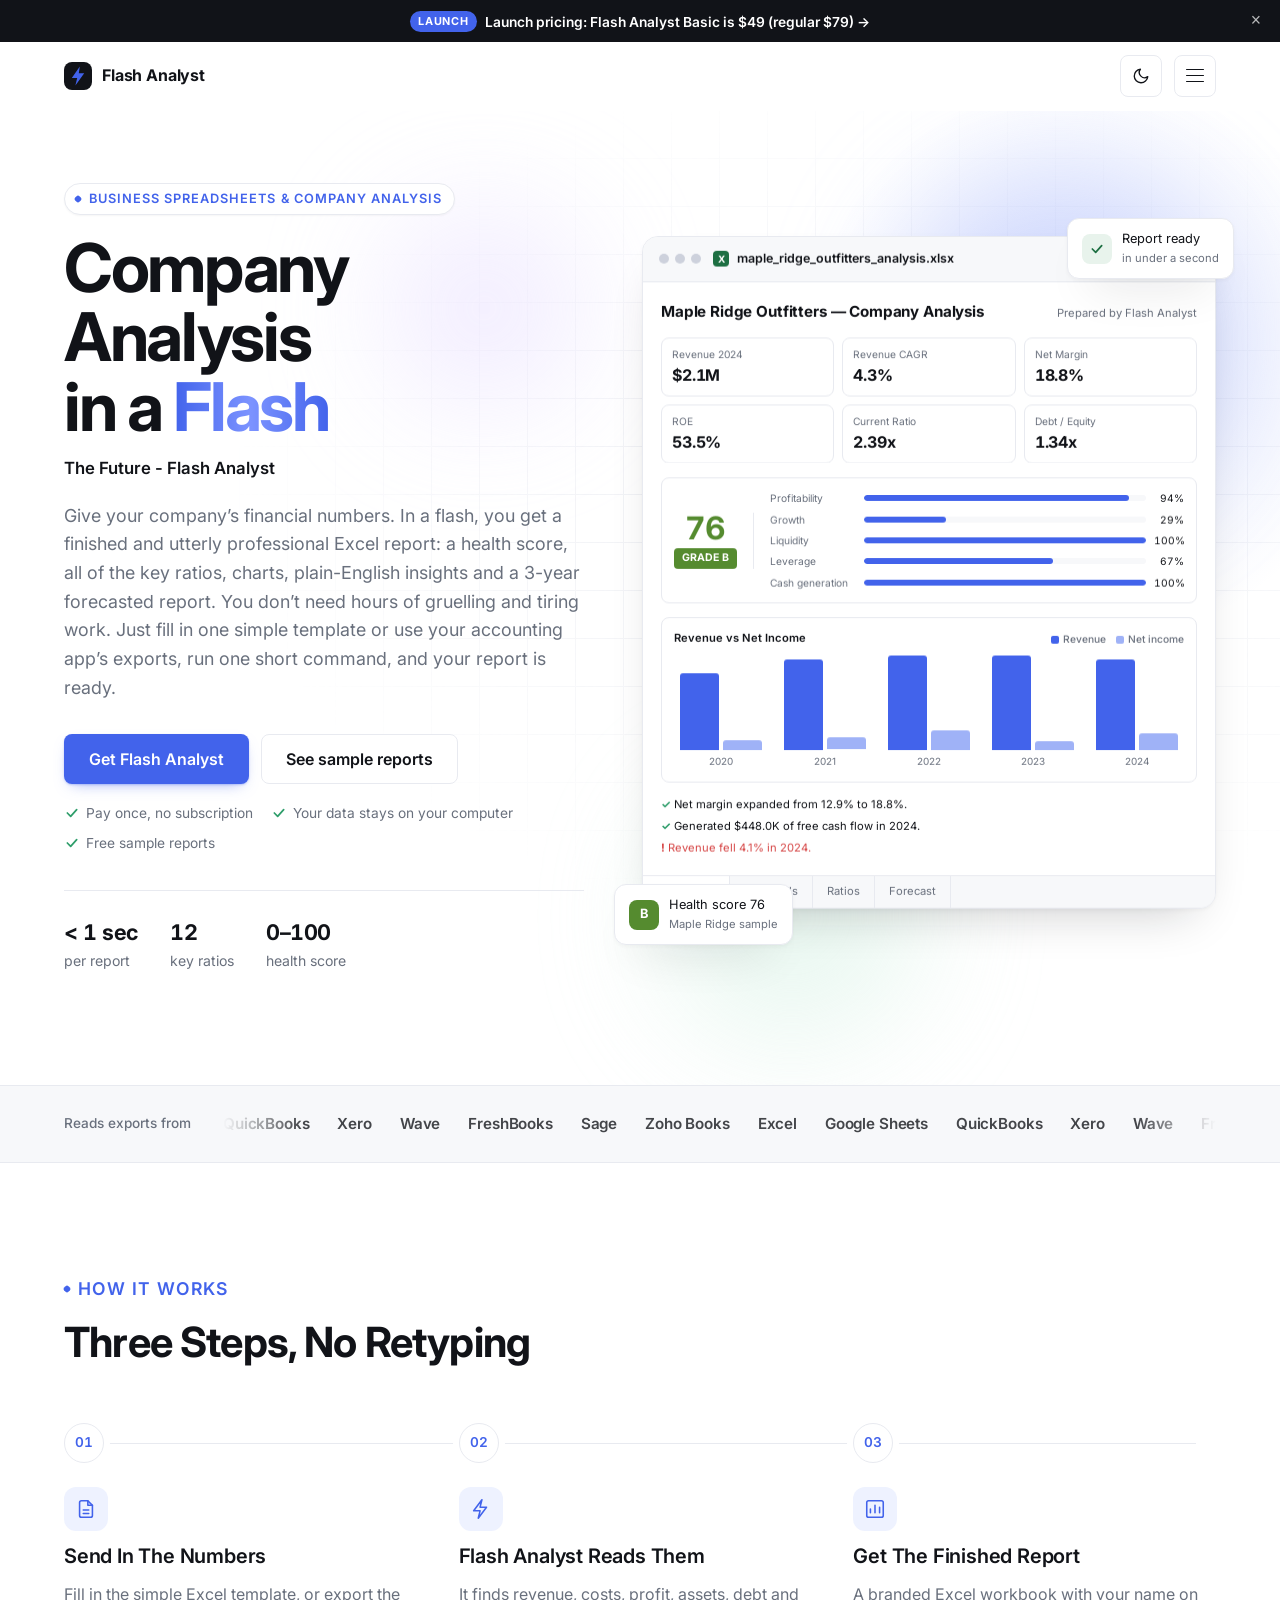
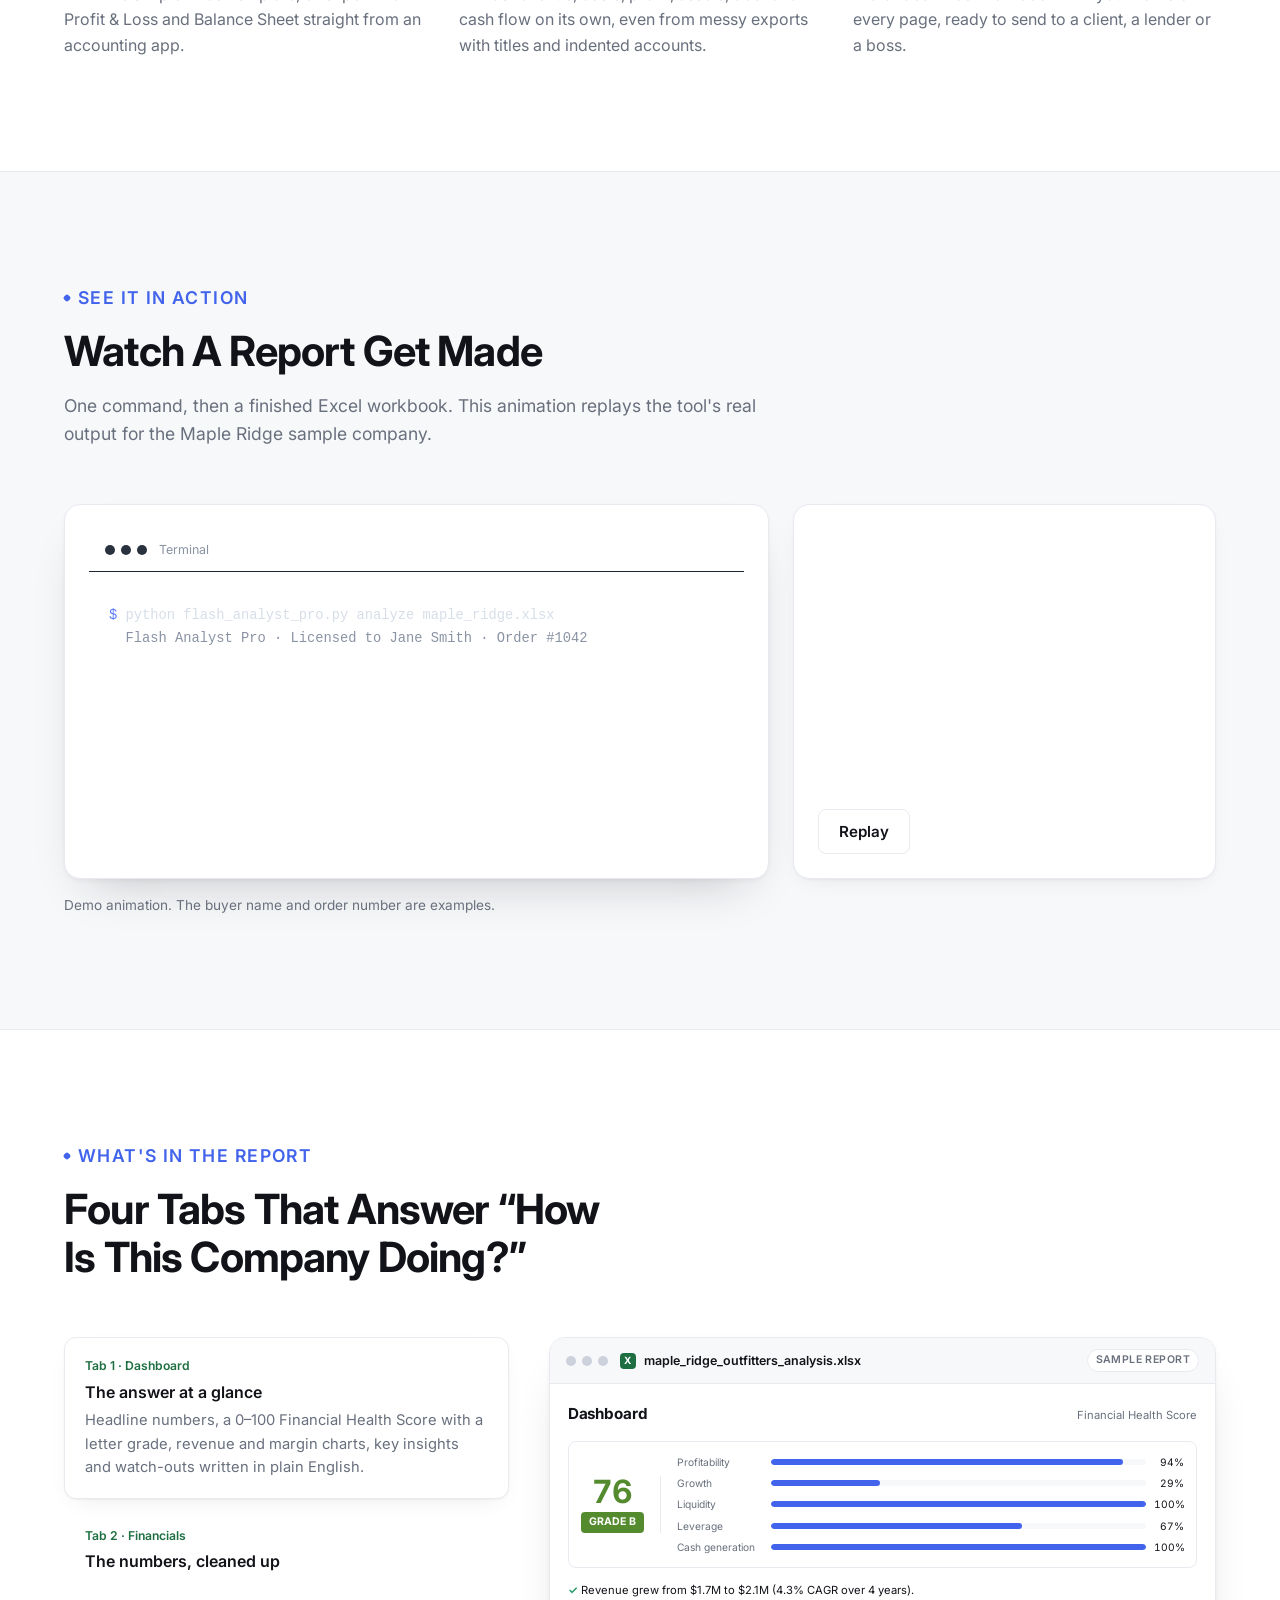
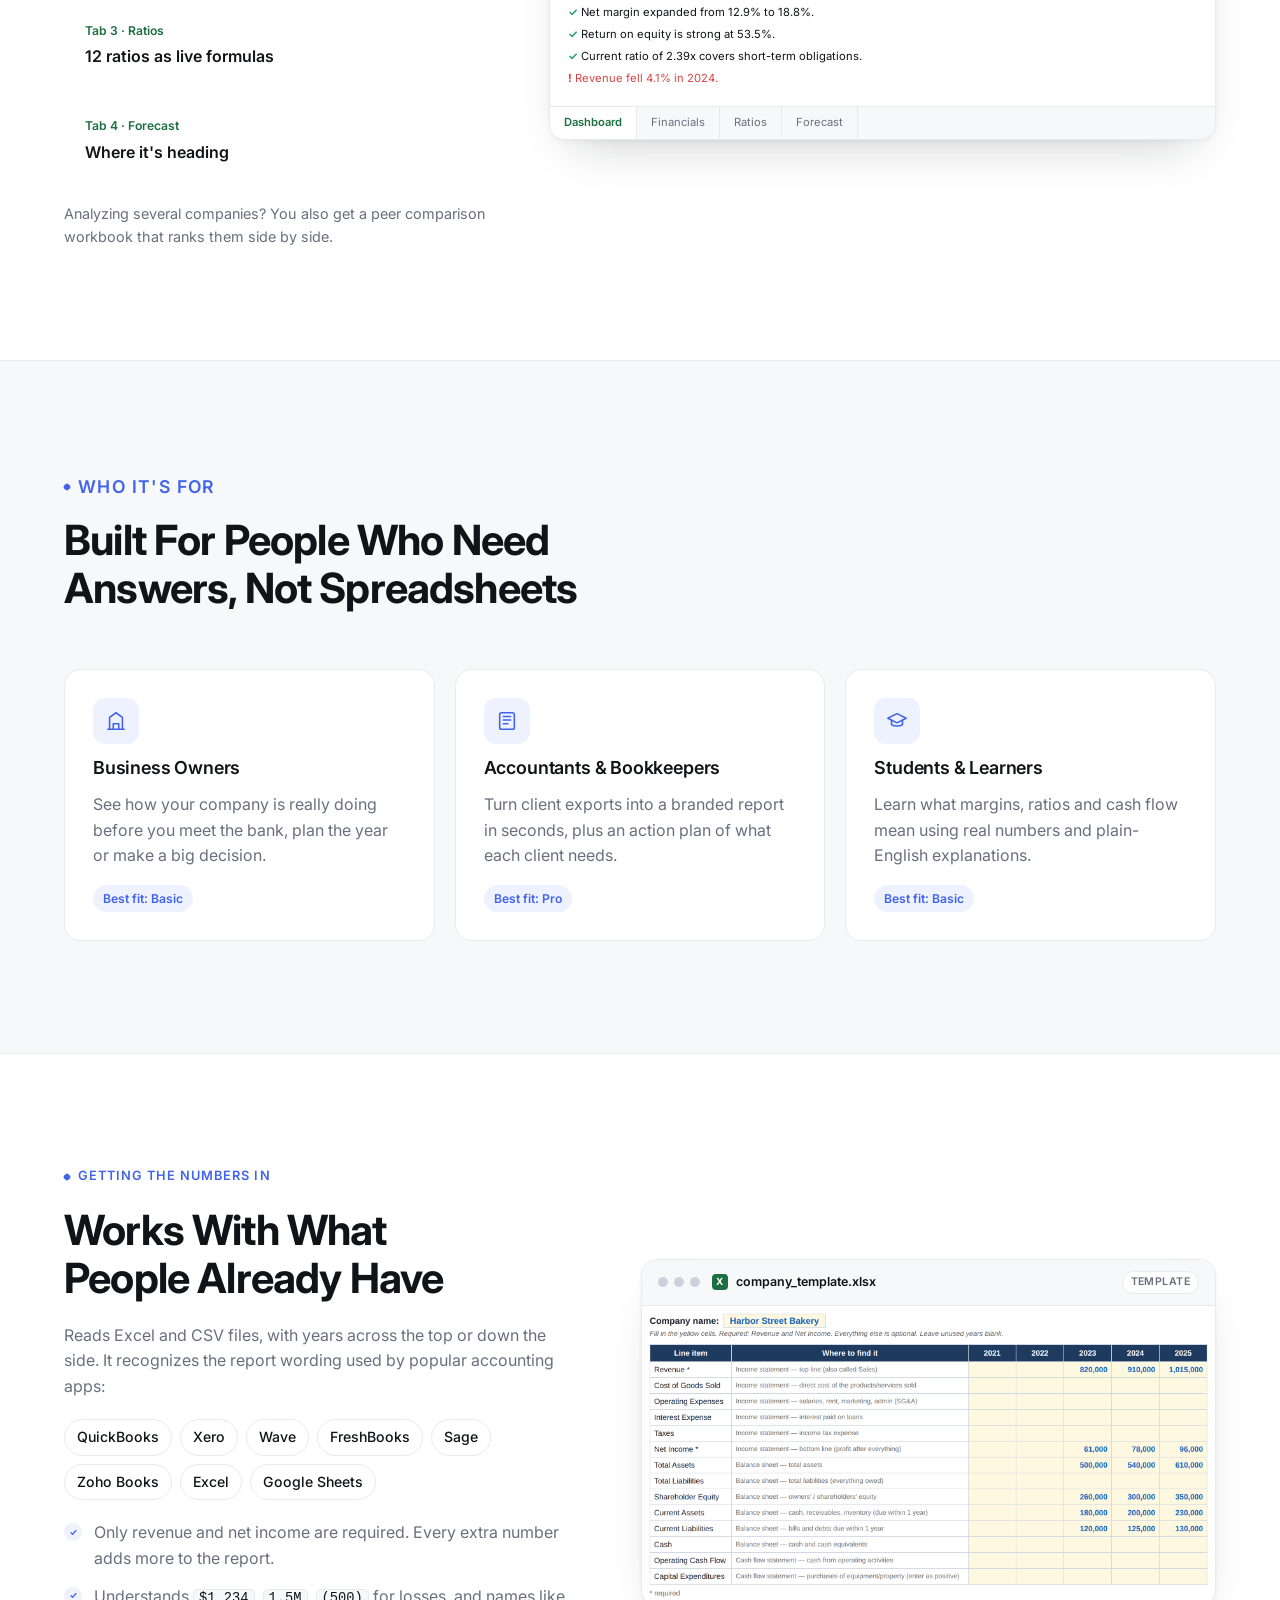
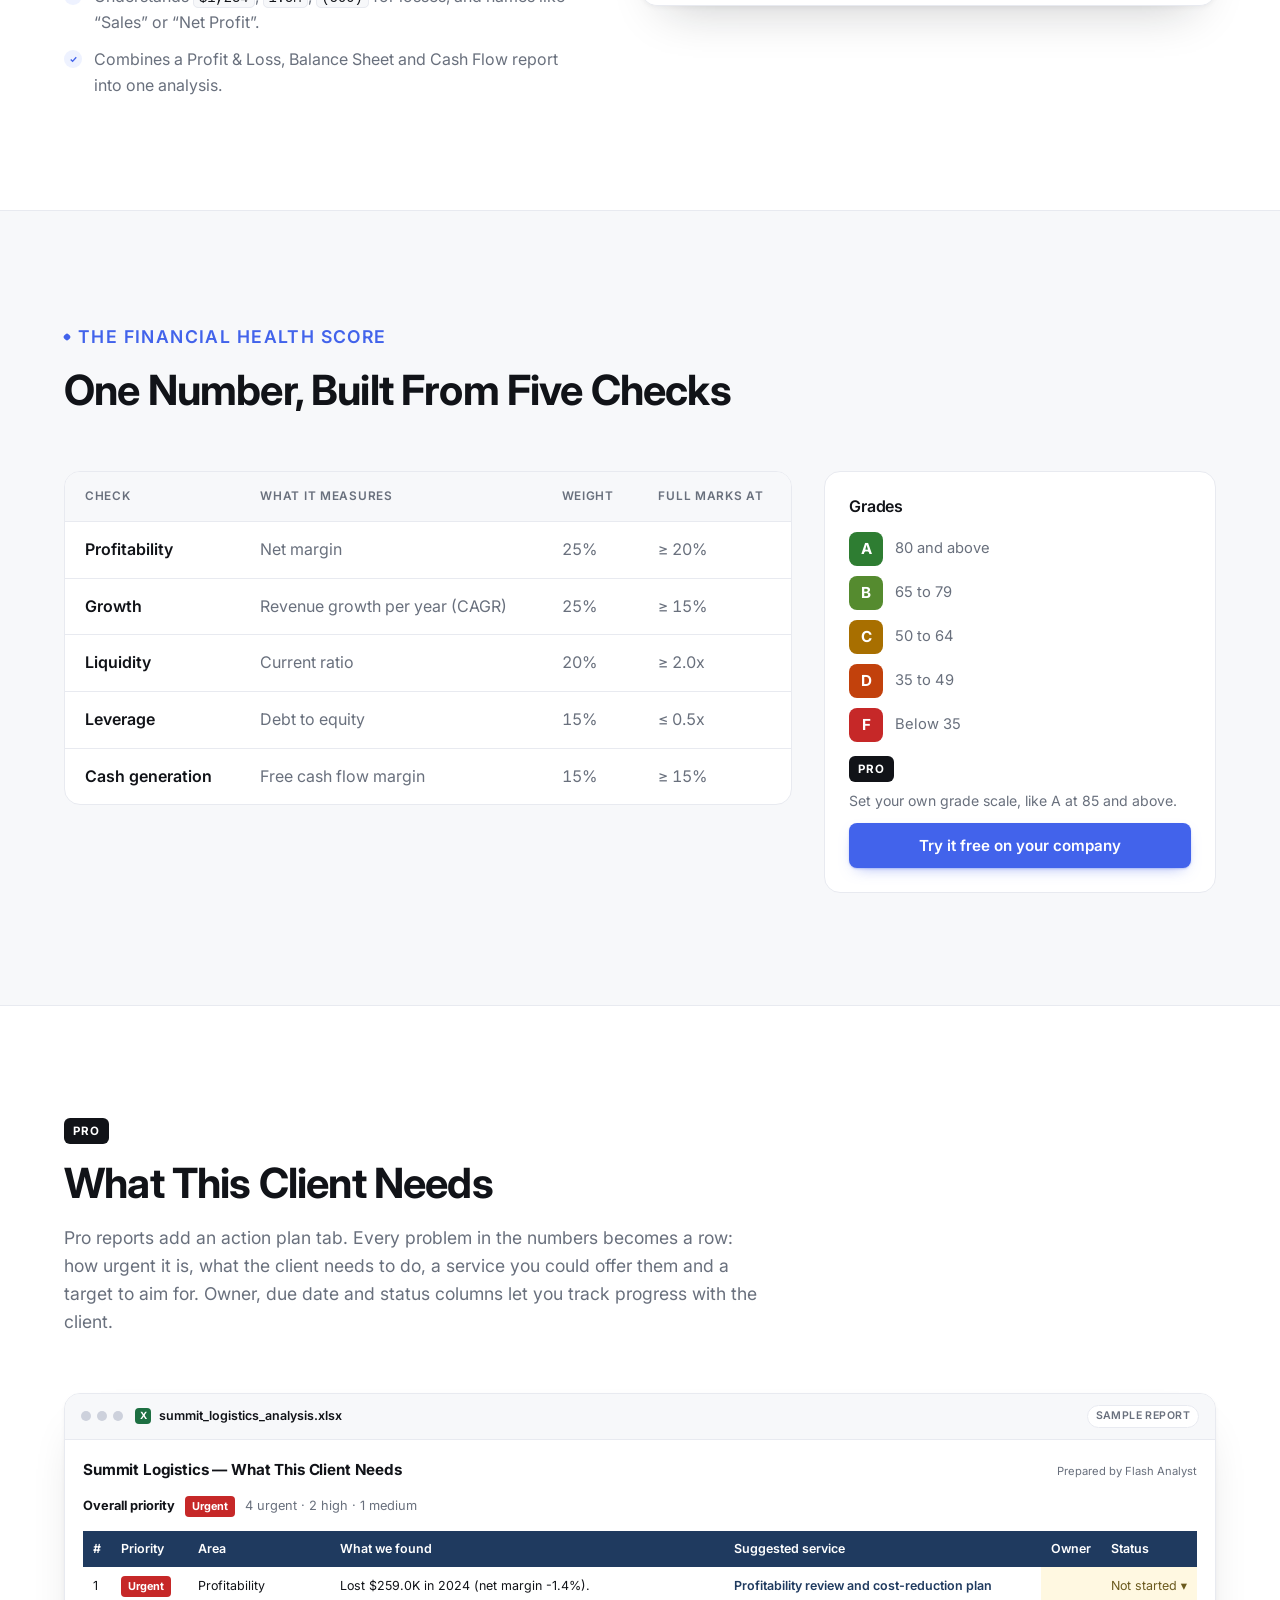
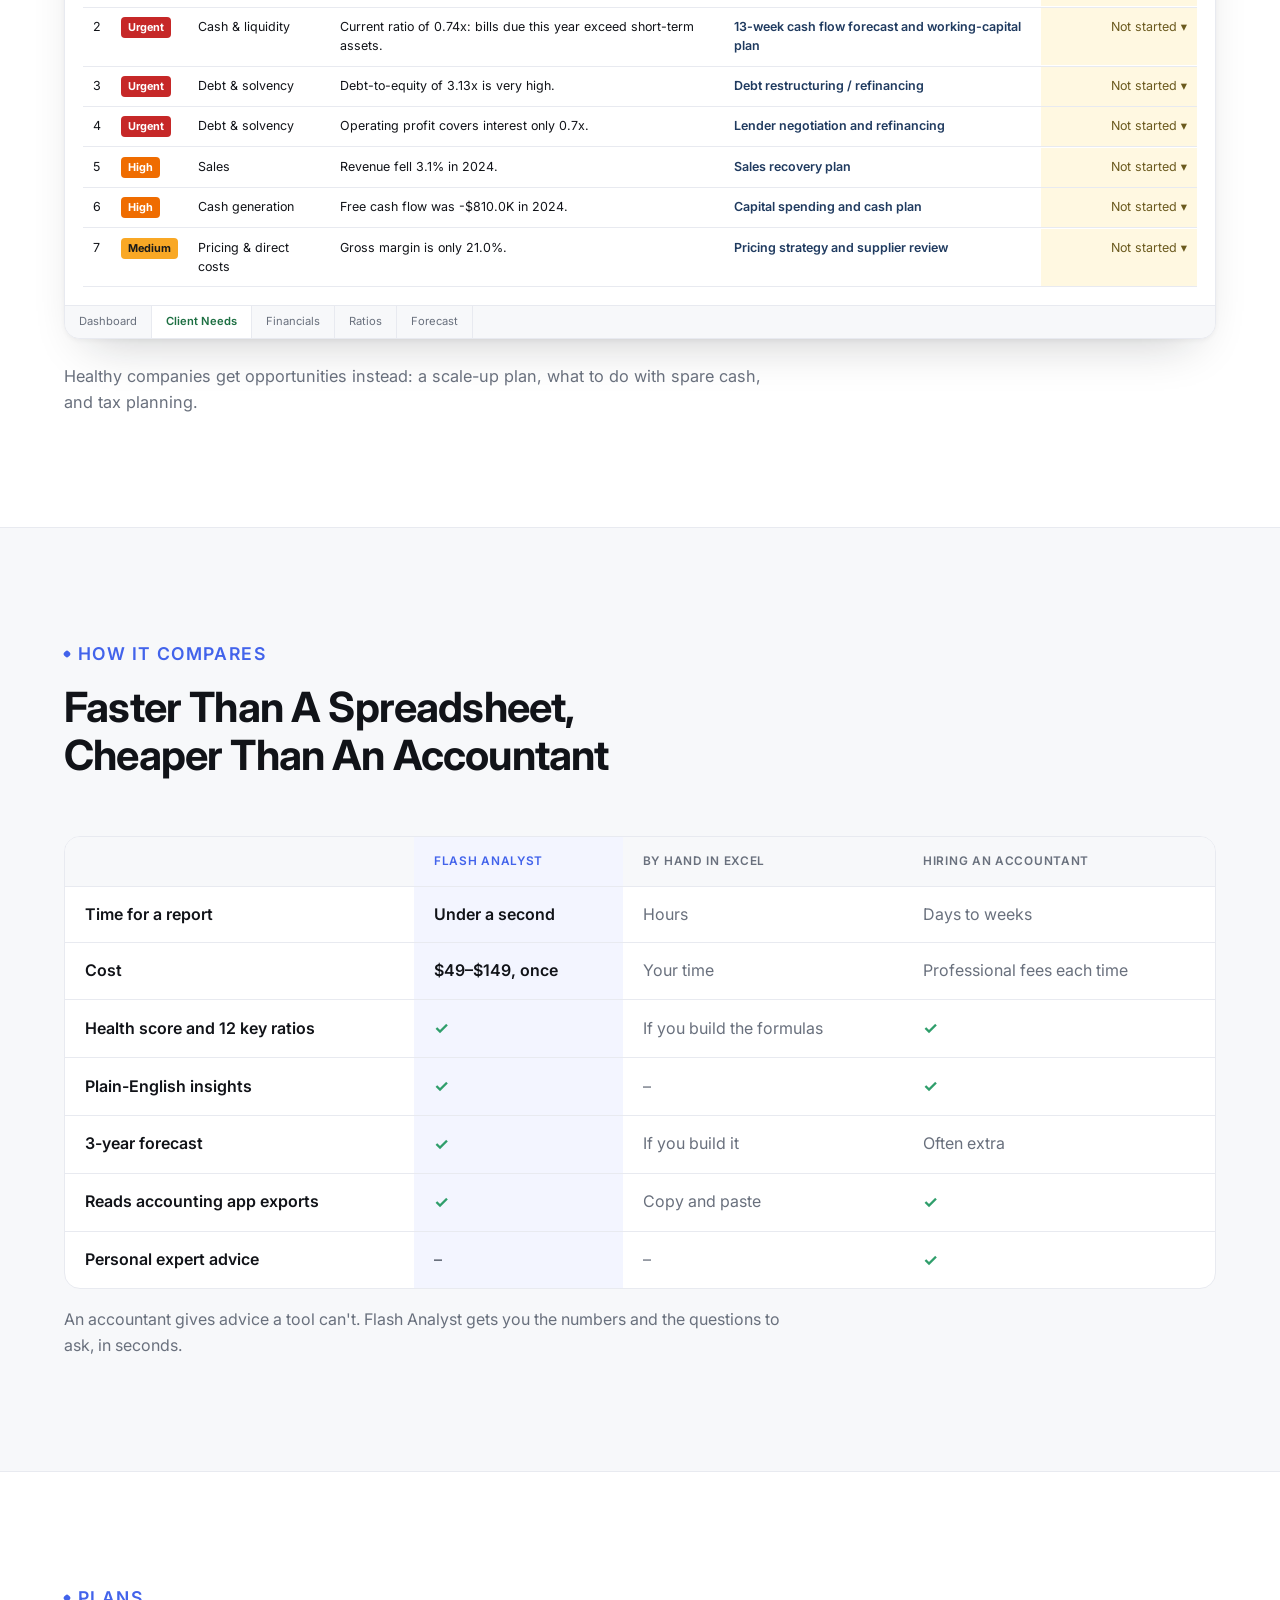
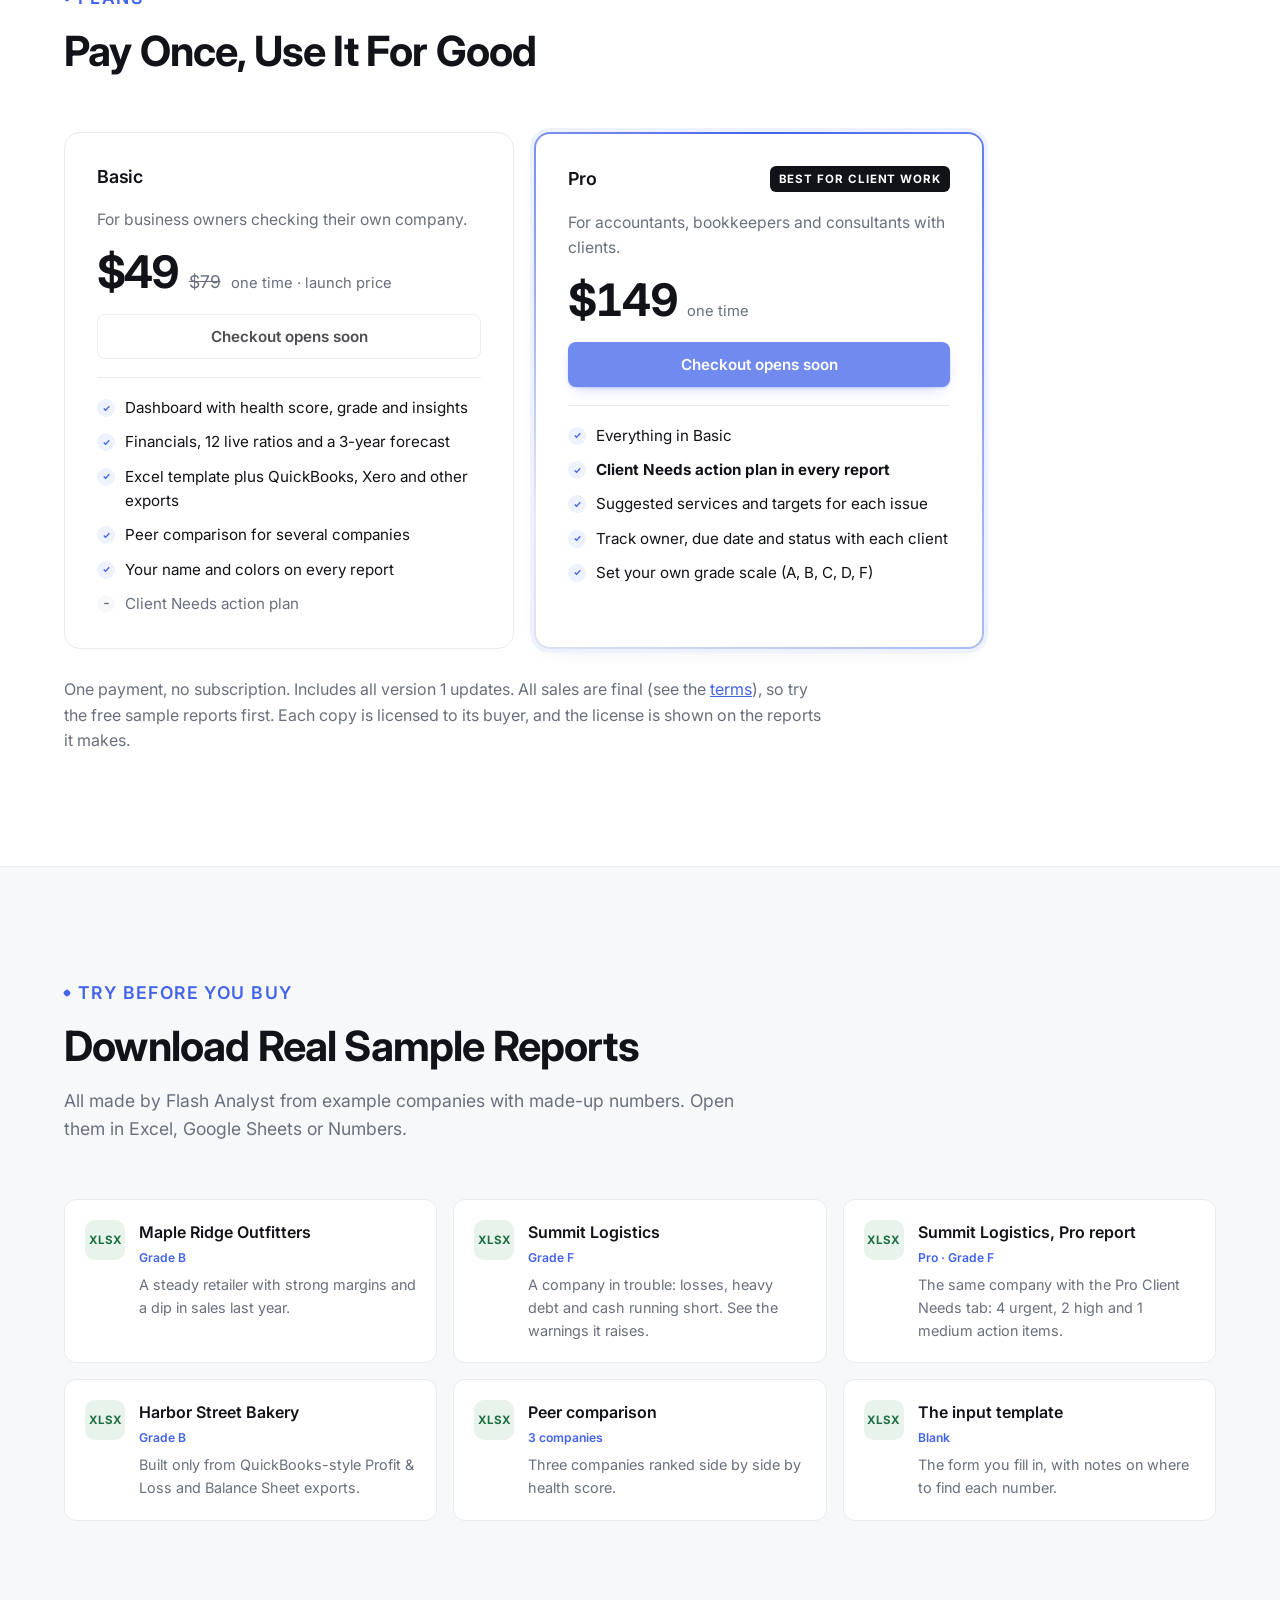
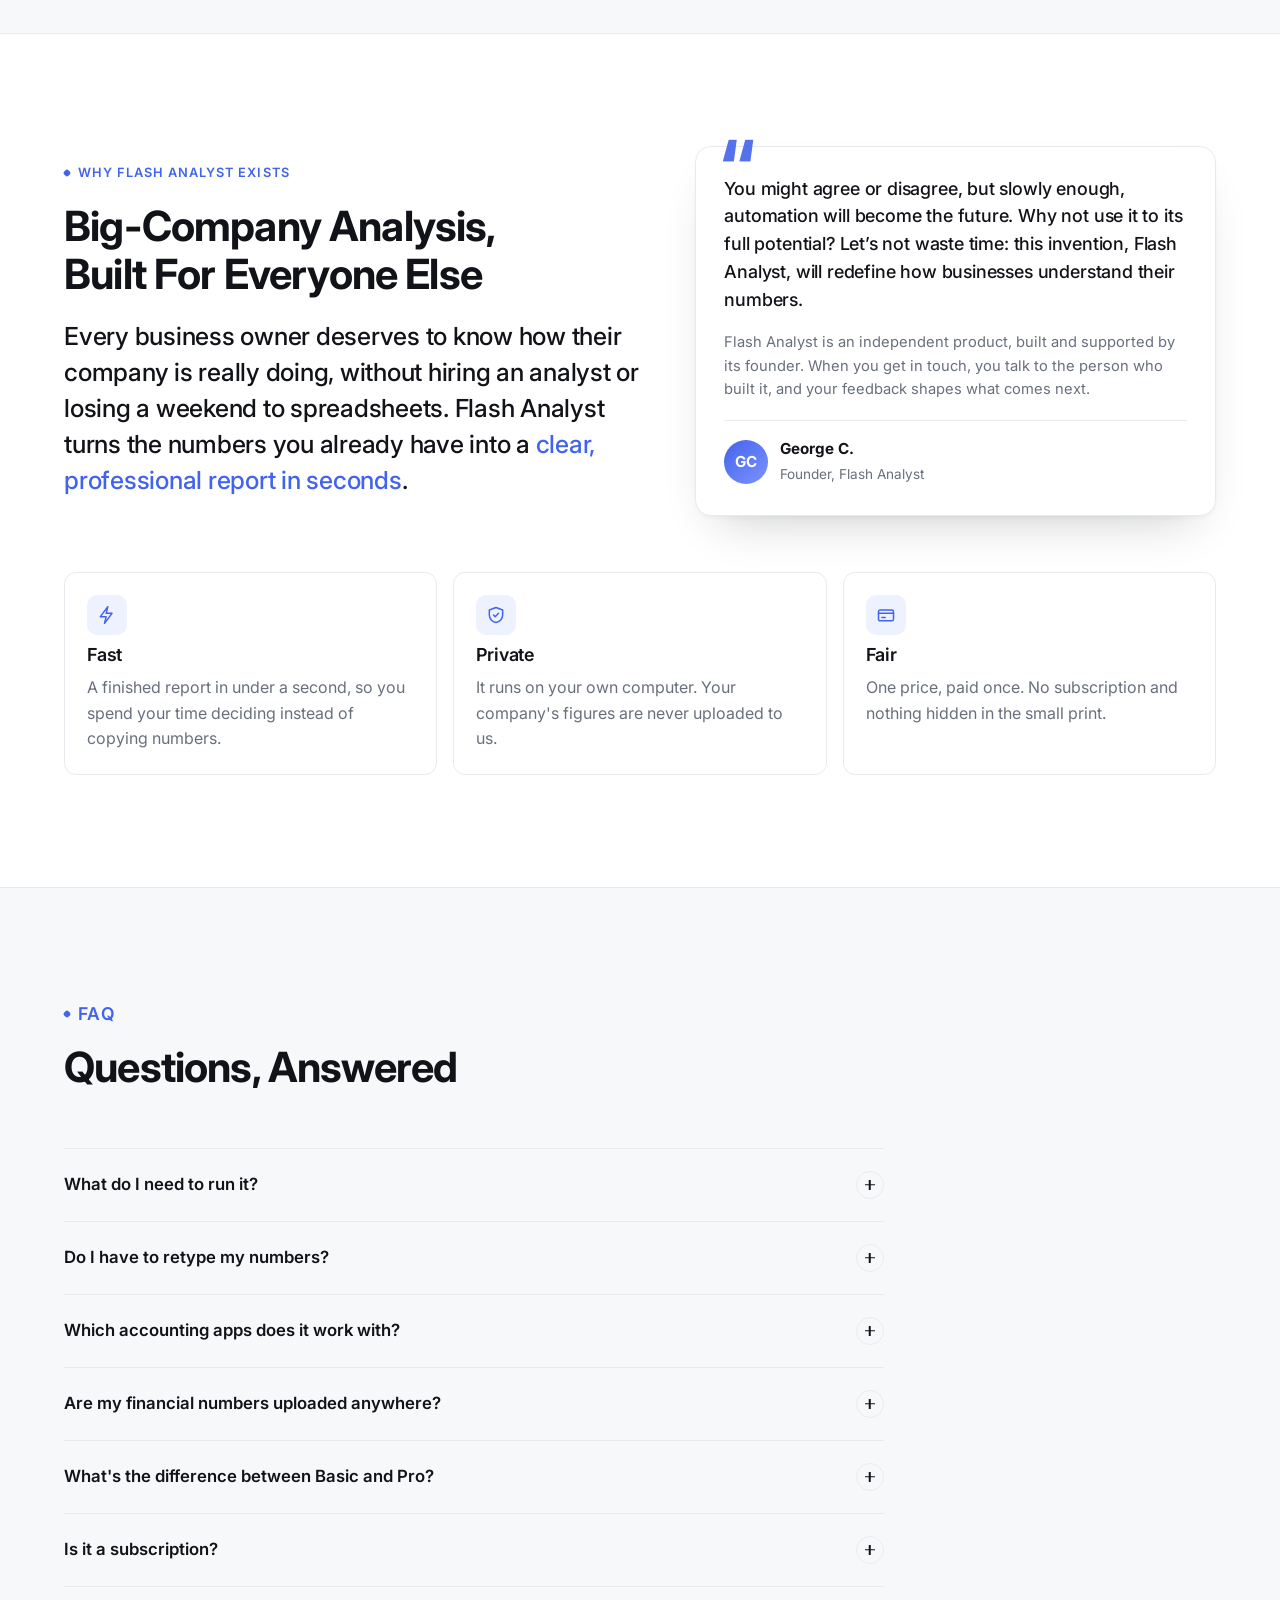
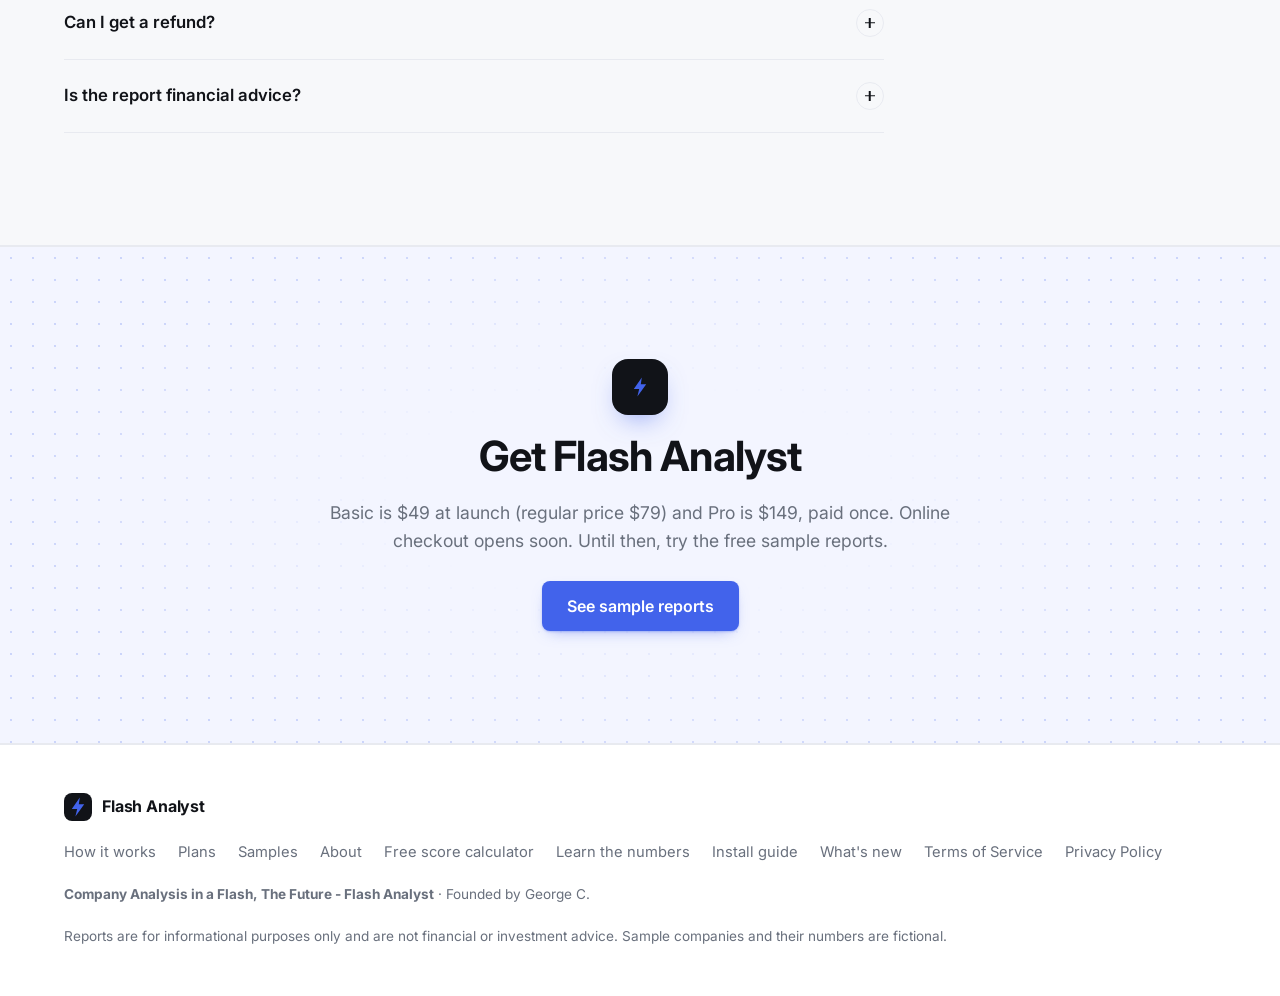
==== index.html @ 16cab2e8 "Add Learn The Numbers page Plain-English explanations of the 23 numbers behind the report, each with" ====
<!doctype html>
<html lang="en">
<head>
<meta charset="utf-8">
<meta name="viewport" content="width=device-width, initial-scale=1, viewport-fit=cover">
<title>Company Analysis in a Flash, The Future - Flash Analyst</title>
<meta name="description" content="Give your company’s financial numbers. In a flash, you get a finished and utterly professional Excel report: a health score, all of the key ratios, charts, plain-English insights and a 3-year forecasted report.">
<meta property="og:type" content="website">
<meta property="og:site_name" content="Flash Analyst">
<meta property="og:title" content="Company Analysis in a Flash, The Future - Flash Analyst">
<meta property="og:description" content="A finished, professional Excel report from your company's numbers in under a second: health score, key ratios, charts, plain-English insights and a 3-year forecast.">
<meta property="og:url" content="https://georgesfc421-ops.github.io/company-analysis-in-a-flash/">
<meta property="og:image" content="https://georgesfc421-ops.github.io/company-analysis-in-a-flash/images/og.png">
<meta property="og:image:width" content="1200">
<meta property="og:image:height" content="630">
<meta name="twitter:card" content="summary_large_image">
<link rel="icon" href="data:image/svg+xml,%3Csvg xmlns=%27http://www.w3.org/2000/svg%27 viewBox=%270 0 32 32%27%3E%3Crect width=%2732%27 height=%2732%27 rx=%278%27 fill=%27%23111318%27/%3E%3Cpath d=%27M18 5 9 18h6l-2 9 10-14h-6z%27 fill=%27%234263EB%27/%3E%3C/svg%3E">
<link rel="preconnect" href="https://fonts.googleapis.com">
<link rel="preconnect" href="https://fonts.gstatic.com" crossorigin>
<link rel="stylesheet" href="https://fonts.googleapis.com/css2?family=Inter:wght@400;500;600;700&display=swap">
<link rel="stylesheet" href="assets/site.css">
<script>try { var t = localStorage.getItem("fa-theme"); if (t) document.documentElement.dataset.theme = t; } catch (e) {}</script>
</head>
<body>

<div class="progress" id="progress" aria-hidden="true"></div>
<div class="announce" id="announce"><a href="#plans"><span class="new">LAUNCH</span>Launch pricing: Flash Analyst Basic is $49 (regular $79) →</a><button type="button" id="announce-close" aria-label="Hide announcement">×</button></div>
<header class="nav" id="top">
  <div class="wrap">
    <a class="brand" href="#top" aria-label="Flash Analyst home">
      <svg class="logo" viewBox="0 0 28 28" aria-hidden="true"><rect width="28" height="28" rx="8" fill="#111318"/><path d="M15.8 4.5 7.8 16h5.4l-1.8 7.5 8.8-12.2h-5.4z" fill="#4263EB"/></svg>
      Flash Analyst
    </a>
    <nav aria-label="Main">
      <ul class="nav-links">
        <li><a href="#how">How It Works</a></li>
        <li><a href="#report">The Report</a></li>
        <li><a href="#pro">Pro</a></li>
        <li><a href="#plans">Plans</a></li>
        <li><a href="#samples">Samples</a></li>
        <li><a href="#about">About</a></li>
        <li><a href="#faq">FAQ</a></li>
        <li><a href="calculator.html">Free Score</a></li>
        <li><a href="learn.html">Learn</a></li>
        <li><a href="install.html">Install</a></li>
        <li><a href="changelog.html">What's New</a></li>
      </ul>
    </nav>
    <div class="nav-cta">
      <button class="theme-btn" id="theme-btn" type="button" aria-label="Switch between light and dark mode"><svg class="moon" width="18" height="18" viewBox="0 0 24 24" fill="none" stroke="currentColor" stroke-width="1.8" stroke-linecap="round" stroke-linejoin="round"><path d="M21 12.8A9 9 0 1 1 11.2 3a7 7 0 0 0 9.8 9.8z"/></svg><svg class="sun" width="18" height="18" viewBox="0 0 24 24" fill="none" stroke="currentColor" stroke-width="1.8" stroke-linecap="round"><circle cx="12" cy="12" r="4"/><path d="M12 2v2M12 20v2M4.9 4.9l1.4 1.4M17.7 17.7l1.4 1.4M2 12h2M20 12h2M4.9 19.1l1.4-1.4M17.7 6.3l1.4-1.4"/></svg></button>
      <a class="btn btn-primary" href="#plans">Get Flash Analyst</a>
      <button class="menu-btn" id="menu-btn" type="button" aria-expanded="false" aria-controls="mobile-menu" aria-label="Open menu"><span></span></button>
    </div>
  </div>
  <nav class="mobile-menu" id="mobile-menu" aria-label="Mobile" hidden>
    <ul>
      <li><a href="#how">How It Works</a></li>
      <li><a href="#report">The Report</a></li>
      <li><a href="#pro">Pro</a></li>
      <li><a href="#plans">Plans</a></li>
      <li><a href="#samples">Samples</a></li>
      <li><a href="#about">About</a></li>
      <li><a href="#faq">FAQ</a></li>
      <li><a href="calculator.html">Free Score</a></li>
      <li><a href="learn.html">Learn</a></li>
      <li><a href="install.html">Install</a></li>
      <li><a href="changelog.html">What's New</a></li>
      <li><a class="btn btn-primary" href="#plans">Get Flash Analyst</a></li>
    </ul>
  </nav>
</header>

<main>

<section class="hero">
  <span class="blob b1" aria-hidden="true"></span><span class="blob b2" aria-hidden="true"></span><span class="blob b3" aria-hidden="true"></span>
  <div class="wrap">
    <div class="hero-copy">
      <p class="eyebrow">Business spreadsheets &amp; company analysis</p>
      <h1>Company Analysis in a <em>Flash</em></h1>
      <p class="tag">The Future - Flash Analyst</p>
      <p class="lead">Give your company’s financial numbers. In a flash, you get a finished and utterly professional Excel report: a health score, all of the key ratios, charts, plain-English insights and a 3-year forecasted report. You don’t need hours of gruelling and tiring work. Just fill in one simple template or use your accounting app’s exports, run one short command, and your report is ready.</p>
      <div class="ctas">
        <a class="btn btn-primary btn-lg" href="#plans">Get Flash Analyst</a>
        <a class="btn btn-secondary btn-lg" href="#samples">See sample reports</a>
      </div>
      <ul class="assure">
        <li><svg width="16" height="16" viewBox="0 0 24 24" fill="none" stroke="currentColor" stroke-width="2.6" stroke-linecap="round" stroke-linejoin="round"><path d="m5 12 5 5 9-10"/></svg>Pay once, no subscription</li>
        <li><svg width="16" height="16" viewBox="0 0 24 24" fill="none" stroke="currentColor" stroke-width="2.6" stroke-linecap="round" stroke-linejoin="round"><path d="m5 12 5 5 9-10"/></svg>Your data stays on your computer</li>
        <li><svg width="16" height="16" viewBox="0 0 24 24" fill="none" stroke="currentColor" stroke-width="2.6" stroke-linecap="round" stroke-linejoin="round"><path d="m5 12 5 5 9-10"/></svg>Free sample reports</li>
      </ul>
      <div class="proof">
        <div><b>&lt; 1 sec</b>per report</div>
        <div><b data-count="12" data-dec="0">12</b>key ratios</div>
        <div><b>0–100</b>health score</div>
      </div>
    </div>

    <div class="mock-wrap">
    <div class="float float-2" aria-hidden="true"><span class="ic" style="background:var(--excel-soft)"><svg width="16" height="16" viewBox="0 0 24 24" fill="none" stroke="#1D6F42" stroke-width="2.6" stroke-linecap="round" stroke-linejoin="round"><path d="m5 12 5 5 9-10"/></svg></span><span>Report ready<small>in under a second</small></span></div>
    <div class="float float-1" aria-hidden="true"><span class="ic" style="background:#558B2F;color:#fff;font-weight:700">B</span><span>Health score 76<small>Maple Ridge sample</small></span></div>
    <div class="app hero-app" role="img" aria-label="The Dashboard tab of a sample Flash Analyst report for Maple Ridge Outfitters: revenue $2.1M, health score 76, grade B, a revenue and net income chart, and key insights.">
      <div class="app-bar">
        <span class="dots" aria-hidden="true"><i></i><i></i><i></i></span>
        <span class="file"><span class="x">X</span><span>maple_ridge_outfitters_analysis.xlsx</span></span>
        <span class="pill">Sample report</span>
      </div>
      <div class="sheet">
        <div class="sheet-title"><b>Maple Ridge Outfitters — Company Analysis</b><small>Prepared by Flash Analyst</small></div>
        <div class="kpis">
          <div class="kpi"><small>Revenue 2024</small><b data-count="2.1" data-dec="1" data-pre="$" data-suf="M">$2.1M</b></div>
          <div class="kpi"><small>Revenue CAGR</small><b data-count="4.3" data-dec="1" data-suf="%">4.3%</b></div>
          <div class="kpi"><small>Net Margin</small><b data-count="18.8" data-dec="1" data-suf="%">18.8%</b></div>
          <div class="kpi"><small>ROE</small><b data-count="53.5" data-dec="1" data-suf="%">53.5%</b></div>
          <div class="kpi"><small>Current Ratio</small><b data-count="2.39" data-dec="2" data-suf="x">2.39x</b></div>
          <div class="kpi"><small>Debt / Equity</small><b data-count="1.34" data-dec="2" data-suf="x">1.34x</b></div>
        </div>
        <div class="score-row">
          <div class="score"><b data-count="76" data-dec="0">76</b><span>GRADE B</span></div>
          <div class="comp">
            <div>Profitability<i style="--w:94%"></i><em>94%</em></div>
            <div>Growth<i style="--w:29%"></i><em>29%</em></div>
            <div>Liquidity<i style="--w:100%"></i><em>100%</em></div>
            <div>Leverage<i style="--w:67%"></i><em>67%</em></div>
            <div>Cash generation<i style="--w:100%"></i><em>100%</em></div>
          </div>
        </div>
        <div class="chart-box">
          <div class="chart-h">Revenue vs Net Income<span class="legend"><span><i style="background:#4263EB"></i>Revenue</span><span><i style="background:#9FB2F7"></i>Net income</span></span></div>
          <div class="bars" aria-hidden="true">
            <div><i class="rev" style="height:81%"></i><i class="ni" style="height:10.5%"></i></div>
            <div><i class="rev" style="height:96%"></i><i class="ni" style="height:13%"></i></div>
            <div><i class="rev" style="height:100%"></i><i class="ni" style="height:20.5%"></i></div>
            <div><i class="rev" style="height:100%"></i><i class="ni" style="height:9.6%"></i></div>
            <div><i class="rev" style="height:96%"></i><i class="ni" style="height:18%"></i></div>
          </div>
          <div class="years" aria-hidden="true"><span>2020</span><span>2021</span><span>2022</span><span>2023</span><span>2024</span></div>
        </div>
        <div class="notes">
          <div>Net margin expanded from 12.9% to 18.8%.</div>
          <div>Generated $448.0K of free cash flow in 2024.</div>
          <div class="w">Revenue fell 4.1% in 2024.</div>
        </div>
      </div>
      <div class="tabs-bar" aria-hidden="true"><span class="on">Dashboard</span><span>Financials</span><span>Ratios</span><span>Forecast</span></div>
    </div>
    </div>
  </div>
</section>

<section class="trust" aria-label="Works with">
  <div class="wrap">
    <p>Reads exports from</p>
    <div class="marquee"><div class="track">
      <ul class="apps"><li>QuickBooks</li><li>Xero</li><li>Wave</li><li>FreshBooks</li><li>Sage</li><li>Zoho Books</li><li>Excel</li><li>Google Sheets</li></ul>
      <ul class="apps" aria-hidden="true"><li>QuickBooks</li><li>Xero</li><li>Wave</li><li>FreshBooks</li><li>Sage</li><li>Zoho Books</li><li>Excel</li><li>Google Sheets</li></ul>
    </div></div>
  </div>
</section>

<section class="section" id="how">
  <div class="wrap">
    <div class="head">
      <p class="eyebrow">How it works</p>
      <h2>Three Steps, No Retyping</h2>
    </div>
    <ol class="timeline">
      <li><span class="n">01</span><span class="ico" aria-hidden="true"><svg width="22" height="22" viewBox="0 0 24 24" fill="none" stroke="currentColor" stroke-width="1.7" stroke-linecap="round" stroke-linejoin="round"><path d="M14 3H7a2 2 0 0 0-2 2v14a2 2 0 0 0 2 2h10a2 2 0 0 0 2-2V8z"/><path d="M14 3v5h5"/><path d="M9 13h6M9 17h6"/></svg></span><h3>Send In The Numbers</h3><p>Fill in the simple Excel template, or export the Profit &amp; Loss and Balance Sheet straight from an accounting app.</p></li>
      <li><span class="n">02</span><span class="ico" aria-hidden="true"><svg width="22" height="22" viewBox="0 0 24 24" fill="none" stroke="currentColor" stroke-width="1.7" stroke-linecap="round" stroke-linejoin="round"><path d="M13 2 4 14h7l-2 8 9-12h-7z"/></svg></span><h3>Flash Analyst Reads Them</h3><p>It finds revenue, costs, profit, assets, debt and cash flow on its own, even from messy exports with titles and indented accounts.</p></li>
      <li><span class="n">03</span><span class="ico" aria-hidden="true"><svg width="22" height="22" viewBox="0 0 24 24" fill="none" stroke="currentColor" stroke-width="1.7" stroke-linecap="round" stroke-linejoin="round"><rect x="3" y="3" width="18" height="18" rx="2"/><path d="M7 16v-4M12 16V8M17 16v-6"/></svg></span><h3>Get The Finished Report</h3><p>A branded Excel workbook with your name on every page, ready to send to a client, a lender or a boss.</p></li>
    </ol>
  </div>
</section>

<section class="section soft" id="demo">
  <div class="wrap">
    <div class="head">
      <p class="eyebrow">See it in action</p>
      <h2>Watch A Report Get Made</h2>
      <p>One command, then a finished Excel workbook. This animation replays the tool's real output for the Maple Ridge sample company.</p>
    </div>
    <div class="demo-grid">
      <div class="term" aria-label="Terminal running Flash Analyst">
        <div class="term-bar"><span class="dots" aria-hidden="true"><i></i><i></i><i></i></span><span>Terminal</span></div>
        <pre class="term-body" id="term"><span class="prompt">$</span> <span class="cmd">python flash_analyst_pro.py analyze maple_ridge.xlsx</span>
<span class="out dim">  Flash Analyst Pro · Licensed to Jane Smith · Order #1042</span>
<span class="out"> </span>
<span class="out strong">  Maple Ridge Outfitters  (2020–2024)</span>
<span class="out">  Health score: 75.6/100  Grade B</span>
<span class="out">  Latest revenue: $2.1M  ·  CAGR 4.3%</span>
<span class="out warn">  ! Revenue fell 4.1% in 2024.</span>
<span class="out ok">  -&gt; reports/maple_ridge_outfitters_analysis.xlsx</span></pre>
      </div>
      <div class="build" id="build">
        <div class="build-file"><span class="x">XLSX</span><span><b>maple_ridge_outfitters_analysis.xlsx</b><small>Excel workbook · 5 tabs</small></span></div>
        <ul class="build-steps">
          <li><svg width="16" height="16" viewBox="0 0 24 24" fill="none" stroke="currentColor" stroke-width="2.6" stroke-linecap="round" stroke-linejoin="round"><path d="m5 12 5 5 9-10"/></svg>Dashboard: score 76, grade B</li>
          <li><svg width="16" height="16" viewBox="0 0 24 24" fill="none" stroke="currentColor" stroke-width="2.6" stroke-linecap="round" stroke-linejoin="round"><path d="m5 12 5 5 9-10"/></svg>Client Needs: action plan (Pro)</li>
          <li><svg width="16" height="16" viewBox="0 0 24 24" fill="none" stroke="currentColor" stroke-width="2.6" stroke-linecap="round" stroke-linejoin="round"><path d="m5 12 5 5 9-10"/></svg>Financials: 5 years, cleaned up</li>
          <li><svg width="16" height="16" viewBox="0 0 24 24" fill="none" stroke="currentColor" stroke-width="2.6" stroke-linecap="round" stroke-linejoin="round"><path d="m5 12 5 5 9-10"/></svg>Ratios: 12 live formulas</li>
          <li><svg width="16" height="16" viewBox="0 0 24 24" fill="none" stroke="currentColor" stroke-width="2.6" stroke-linecap="round" stroke-linejoin="round"><path d="m5 12 5 5 9-10"/></svg>Forecast: 3-year projection</li>
        </ul>
        <div class="build-done"><span class="spark" aria-hidden="true"></span>Report ready in under a second</div>
        <button class="btn btn-secondary" type="button" id="replay">Replay</button>
      </div>
    </div>
    <p class="demo-note">Demo animation. The buyer name and order number are examples.</p>
  </div>
</section>

<section class="section" id="report">
  <div class="wrap">
    <div class="head">
      <p class="eyebrow">What's in the report</p>
      <h2>Four Tabs That Answer “How Is This Company Doing?”</h2>
    </div>
    <div class="report">
      <div>
        <ul class="tablist" role="tablist" aria-label="Report tabs">
          <li><button type="button" role="tab" id="t-dash" aria-controls="p-dash" aria-selected="true"><span class="k">Tab 1 · Dashboard</span><span class="h">The answer at a glance</span><span class="d">Headline numbers, a 0–100 Financial Health Score with a letter grade, revenue and margin charts, key insights and watch-outs written in plain English.</span></button></li>
          <li><button type="button" role="tab" id="t-fin" aria-controls="p-fin" aria-selected="false" tabindex="-1"><span class="k">Tab 2 · Financials</span><span class="h">The numbers, cleaned up</span><span class="d">Every year laid out as a proper financial statement, formatted and easy to read.</span></button></li>
          <li><button type="button" role="tab" id="t-rat" aria-controls="p-rat" aria-selected="false" tabindex="-1"><span class="k">Tab 3 · Ratios</span><span class="h">12 ratios as live formulas</span><span class="d">Margins, growth, return on equity, current ratio, debt-to-equity, free cash flow and more. Change a number and everything updates.</span></button></li>
          <li><button type="button" role="tab" id="t-for" aria-controls="p-for" aria-selected="false" tabindex="-1"><span class="k">Tab 4 · Forecast</span><span class="h">Where it's heading</span><span class="d">A 3-year projection with growth and margin assumptions you can adjust, plus a chart of actual against forecast.</span></button></li>
        </ul>
        <p class="report-note">Analyzing several companies? You also get a peer comparison workbook that ranks them side by side.</p>
      </div>

      <div class="app">
        <div class="app-bar">
          <span class="dots" aria-hidden="true"><i></i><i></i><i></i></span>
          <span class="file"><span class="x">X</span><span>maple_ridge_outfitters_analysis.xlsx</span></span>
          <span class="pill">Sample report</span>
        </div>

        <div class="panel sheet" id="p-dash" role="tabpanel" aria-labelledby="t-dash">
          <div class="sheet-title"><b>Dashboard</b><small>Financial Health Score</small></div>
          <div class="score-row">
            <div class="score"><b>76</b><span>GRADE B</span></div>
            <div class="comp">
              <div>Profitability<i style="--w:94%"></i><em>94%</em></div>
              <div>Growth<i style="--w:29%"></i><em>29%</em></div>
              <div>Liquidity<i style="--w:100%"></i><em>100%</em></div>
              <div>Leverage<i style="--w:67%"></i><em>67%</em></div>
              <div>Cash generation<i style="--w:100%"></i><em>100%</em></div>
            </div>
          </div>
          <div class="notes">
            <div>Revenue grew from $1.7M to $2.1M (4.3% CAGR over 4 years).</div>
            <div>Net margin expanded from 12.9% to 18.8%.</div>
            <div>Return on equity is strong at 53.5%.</div>
            <div>Current ratio of 2.39x covers short-term obligations.</div>
            <div class="w">Revenue fell 4.1% in 2024.</div>
          </div>
        </div>

        <div class="panel sheet" id="p-fin" role="tabpanel" aria-labelledby="t-fin" hidden>
          <div class="sheet-title"><b>Financial Statements</b><small>Last 3 of 5 years</small></div>
          <div class="grid-scroll">
            <table class="cells">
              <tr><th>Line Item</th><th>2022</th><th>2023</th><th>2024</th></tr>
              <tr><td>Revenue</td><td>$2,158,000</td><td>$2,157,000</td><td>$2,069,000</td></tr>
              <tr><td>Cost of Goods Sold</td><td>$1,104,000</td><td>$1,193,000</td><td>$1,066,000</td></tr>
              <tr><td>Operating Expenses</td><td>$480,000</td><td>$683,000</td><td>$492,000</td></tr>
              <tr><td>Net Income</td><td>$443,000</td><td>$207,000</td><td>$389,000</td></tr>
              <tr><td>Total Assets</td><td>$1,605,000</td><td>$1,639,000</td><td>$1,697,000</td></tr>
              <tr><td>Cash</td><td>$242,000</td><td>$282,000</td><td>$345,000</td></tr>
              <tr><td>Operating Cash Flow</td><td>$625,000</td><td>$261,000</td><td>$520,000</td></tr>
            </table>
          </div>
        </div>

        <div class="panel sheet" id="p-rat" role="tabpanel" aria-labelledby="t-rat" hidden>
          <div class="sheet-title"><b>Key Ratios</b><small>Live formulas linked to Financials</small></div>
          <div class="formula"><b>fx</b>=IFERROR((Financials!$F$5-Financials!$F$6)/Financials!$F$5,"")</div>
          <div class="grid-scroll">
            <table class="cells">
              <tr><th>Ratio</th><th>2024</th></tr>
              <tr><td>Gross Margin</td><td>48.5%</td></tr>
              <tr><td>Operating Margin</td><td>24.7%</td></tr>
              <tr><td>Net Margin</td><td>18.8%</td></tr>
              <tr><td>Return on Equity</td><td>53.5%</td></tr>
              <tr><td>Current Ratio</td><td>2.39x</td></tr>
              <tr><td>Debt to Equity</td><td>1.34x</td></tr>
              <tr><td>Interest Coverage</td><td>28.39x</td></tr>
              <tr><td>Free Cash Flow</td><td>$448,000</td></tr>
            </table>
          </div>
        </div>

        <div class="panel sheet" id="p-for" role="tabpanel" aria-labelledby="t-for" hidden>
          <div class="sheet-title"><b>Projection</b><small>Edit the yellow cells</small></div>
          <div class="assume">
            <div>Annual revenue growth<b>4.3%</b></div>
            <div>Net margin<b>16.3%</b></div>
          </div>
          <div class="chart-box">
            <div class="chart-h">Revenue: actual and forecast<span class="legend"><span><i style="background:#4263EB"></i>Actual</span><span><i style="background:#9FB2F7"></i>Forecast</span></span></div>
            <svg viewBox="0 0 400 130" role="img" aria-label="Revenue rises from $1.7M in 2020 to $2.1M in 2024, then is forecast to reach $2.3M in 2027.">
              <g stroke="#E8EAF0" stroke-width="1"><line x1="20" y1="20" x2="390" y2="20"/><line x1="20" y1="60" x2="390" y2="60"/><line x1="20" y1="100" x2="390" y2="100"/></g>
              <polyline fill="none" stroke="#4263EB" stroke-width="2.5" stroke-linejoin="round" points="30,96 80,51 130,39 180,39 230,51"/>
              <polyline fill="none" stroke="#9FB2F7" stroke-width="2.5" stroke-dasharray="6 5" stroke-linejoin="round" points="230,51 280,38 330,25 380,12"/>
              <circle cx="230" cy="51" r="3.5" fill="#4263EB"/><circle cx="380" cy="12" r="3.5" fill="#9FB2F7"/>
              <g font-size="10" fill="#69707D" font-family="Inter, sans-serif" text-anchor="middle"><text x="30" y="122">2020</text><text x="130" y="122">2022</text><text x="230" y="122">2024</text><text x="380" y="122">2027</text></g>
            </svg>
          </div>
          <div class="grid-scroll">
            <table class="cells">
              <tr><th>Year</th><th>Revenue</th><th>Net Income</th><th>Type</th></tr>
              <tr><td>2025</td><td>$2,157,760</td><td>$351,904</td><td>Forecast</td></tr>
              <tr><td>2026</td><td>$2,250,328</td><td>$367,001</td><td>Forecast</td></tr>
              <tr><td>2027</td><td>$2,346,867</td><td>$382,745</td><td>Forecast</td></tr>
            </table>
          </div>
        </div>

        <div class="tabs-bar" id="report-tabs" aria-hidden="true"><span class="on">Dashboard</span><span>Financials</span><span>Ratios</span><span>Forecast</span></div>
      </div>
    </div>
  </div>
</section>

<section class="section soft" id="who">
  <div class="wrap">
    <div class="head">
      <p class="eyebrow">Who it's for</p>
      <h2>Built For People Who Need Answers, Not Spreadsheets</h2>
    </div>
    <div class="who-grid">
      <div class="who-card"><span class="ico" aria-hidden="true"><svg width="22" height="22" viewBox="0 0 24 24" fill="none" stroke="currentColor" stroke-width="1.7" stroke-linecap="round" stroke-linejoin="round"><path d="M3 21h18M5 21V8l7-5 7 5v13"/><path d="M9 21v-6h6v6"/></svg></span><h3>Business Owners</h3><p>See how your company is really doing before you meet the bank, plan the year or make a big decision.</p><span class="fit">Best fit: Basic</span></div>
      <div class="who-card"><span class="ico" aria-hidden="true"><svg width="22" height="22" viewBox="0 0 24 24" fill="none" stroke="currentColor" stroke-width="1.7" stroke-linecap="round" stroke-linejoin="round"><rect x="4" y="3" width="16" height="18" rx="2"/><path d="M8 7h8M8 11h8M8 15h5"/></svg></span><h3>Accountants &amp; Bookkeepers</h3><p>Turn client exports into a branded report in seconds, plus an action plan of what each client needs.</p><span class="fit">Best fit: Pro</span></div>
      <div class="who-card"><span class="ico" aria-hidden="true"><svg width="22" height="22" viewBox="0 0 24 24" fill="none" stroke="currentColor" stroke-width="1.7" stroke-linecap="round" stroke-linejoin="round"><path d="M2 9 12 4l10 5-10 5z"/><path d="M6 11v5c3 2 9 2 12 0v-5"/></svg></span><h3>Students &amp; Learners</h3><p>Learn what margins, ratios and cash flow mean using real numbers and plain-English explanations.</p><span class="fit">Best fit: Basic</span></div>
    </div>
  </div>
</section>

<section class="section" id="input">
  <div class="wrap split">
    <div class="copy">
      <p class="eyebrow">Getting the numbers in</p>
      <h2>Works With What People Already Have</h2>
      <p>Reads Excel and CSV files, with years across the top or down the side. It recognizes the report wording used by popular accounting apps:</p>
      <ul class="chips" aria-label="Supported apps">
        <li>QuickBooks</li><li>Xero</li><li>Wave</li><li>FreshBooks</li><li>Sage</li><li>Zoho Books</li><li>Excel</li><li>Google Sheets</li>
      </ul>
      <ul class="checks">
        <li>Only revenue and net income are required. Every extra number adds more to the report.</li>
        <li>Understands <code>$1,234</code>, <code>1.5M</code>, <code>(500)</code> for losses, and names like “Sales” or “Net Profit”.</li>
        <li>Combines a Profit &amp; Loss, Balance Sheet and Cash Flow report into one analysis.</li>
      </ul>
    </div>
    <div class="app shot">
      <div class="app-bar">
        <span class="dots" aria-hidden="true"><i></i><i></i><i></i></span>
        <span class="file"><span class="x">X</span><span>company_template.xlsx</span></span>
        <span class="pill">Template</span>
      </div>
      <img src="images/template_preview.png" alt="The Excel template: company name at the top, line items like Revenue and Net Income down the side with a note on where to find each, years 2021 to 2025 across the top, and yellow cells to type into." width="1800" height="940" loading="lazy">
    </div>
  </div>
</section>

<section class="section soft" id="score">
  <div class="wrap">
    <div class="head">
      <p class="eyebrow">The Financial Health Score</p>
      <h2>One Number, Built From Five Checks</h2>
    </div>
    <div class="score-layout">
      <div class="table-box">
        <table class="plain">
          <thead><tr><th>Check</th><th>What it measures</th><th>Weight</th><th>Full marks at</th></tr></thead>
          <tbody>
            <tr><td>Profitability</td><td>Net margin</td><td class="num">25%</td><td class="num">≥ 20%</td></tr>
            <tr><td>Growth</td><td>Revenue growth per year (CAGR)</td><td class="num">25%</td><td class="num">≥ 15%</td></tr>
            <tr><td>Liquidity</td><td>Current ratio</td><td class="num">20%</td><td class="num">≥ 2.0x</td></tr>
            <tr><td>Leverage</td><td>Debt to equity</td><td class="num">15%</td><td class="num">≤ 0.5x</td></tr>
            <tr><td>Cash generation</td><td>Free cash flow margin</td><td class="num">15%</td><td class="num">≥ 15%</td></tr>
          </tbody>
        </table>
      </div>
      <div class="grades" aria-label="Grade scale">
        <h3>Grades</h3>
        <div class="grade"><b style="background:#2E7D32">A</b>80 and above</div>
        <div class="grade"><b style="background:#558B2F">B</b>65 to 79</div>
        <div class="grade"><b style="background:#A86F00">C</b>50 to 64</div>
        <div class="grade"><b style="background:#C2410C">D</b>35 to 49</div>
        <div class="grade"><b style="background:#C62828">F</b>Below 35</div>
        <p class="grades-pro"><span class="badge-pro">PRO</span> Set your own grade scale, like A at 85 and above.</p>
        <a class="btn btn-primary calc-link" href="calculator.html">Try it free on your company</a>
      </div>
    </div>
  </div>
</section>

<section class="section" id="pro">
  <div class="wrap">
    <div class="head">
      <span class="badge-pro">PRO</span>
      <h2>What This Client Needs</h2>
      <p>Pro reports add an action plan tab. Every problem in the numbers becomes a row: how urgent it is, what the client needs to do, a service you could offer them and a target to aim for. Owner, due date and status columns let you track progress with the client.</p>
    </div>
    <div class="app">
      <div class="app-bar">
        <span class="dots" aria-hidden="true"><i></i><i></i><i></i></span>
        <span class="file"><span class="x">X</span><span>summit_logistics_analysis.xlsx</span></span>
        <span class="pill">Sample report</span>
      </div>
      <div class="sheet">
        <div class="sheet-title"><b>Summit Logistics — What This Client Needs</b><small>Prepared by Flash Analyst</small></div>
        <div class="overall"><b>Overall priority</b><span class="prio u">Urgent</span>4 urgent · 2 high · 1 medium</div>
        <div class="grid-scroll">
          <table class="needs-table">
            <tr><th>#</th><th>Priority</th><th>Area</th><th>What we found</th><th>Suggested service</th><th>Owner</th><th>Status</th></tr>
            <tr><td>1</td><td><span class="prio u">Urgent</span></td><td>Profitability</td><td>Lost $259.0K in 2024 (net margin -1.4%).</td><td class="svc">Profitability review and cost-reduction plan</td><td class="y"></td><td class="y">Not started ▾</td></tr>
            <tr><td>2</td><td><span class="prio u">Urgent</span></td><td>Cash &amp; liquidity</td><td>Current ratio of 0.74x: bills due this year exceed short-term assets.</td><td class="svc">13-week cash flow forecast and working-capital plan</td><td class="y"></td><td class="y">Not started ▾</td></tr>
            <tr><td>3</td><td><span class="prio u">Urgent</span></td><td>Debt &amp; solvency</td><td>Debt-to-equity of 3.13x is very high.</td><td class="svc">Debt restructuring / refinancing</td><td class="y"></td><td class="y">Not started ▾</td></tr>
            <tr><td>4</td><td><span class="prio u">Urgent</span></td><td>Debt &amp; solvency</td><td>Operating profit covers interest only 0.7x.</td><td class="svc">Lender negotiation and refinancing</td><td class="y"></td><td class="y">Not started ▾</td></tr>
            <tr><td>5</td><td><span class="prio h">High</span></td><td>Sales</td><td>Revenue fell 3.1% in 2024.</td><td class="svc">Sales recovery plan</td><td class="y"></td><td class="y">Not started ▾</td></tr>
            <tr><td>6</td><td><span class="prio h">High</span></td><td>Cash generation</td><td>Free cash flow was -$810.0K in 2024.</td><td class="svc">Capital spending and cash plan</td><td class="y"></td><td class="y">Not started ▾</td></tr>
            <tr><td>7</td><td><span class="prio m">Medium</span></td><td>Pricing &amp; direct costs</td><td>Gross margin is only 21.0%.</td><td class="svc">Pricing strategy and supplier review</td><td class="y"></td><td class="y">Not started ▾</td></tr>
          </table>
        </div>
      </div>
      <div class="tabs-bar" aria-hidden="true"><span>Dashboard</span><span class="on">Client Needs</span><span>Financials</span><span>Ratios</span><span>Forecast</span></div>
    </div>
    <p class="pro-foot">Healthy companies get opportunities instead: a scale-up plan, what to do with spare cash, and tax planning.</p>
  </div>
</section>

<section class="section soft" id="compare">
  <div class="wrap">
    <div class="head">
      <p class="eyebrow">How it compares</p>
      <h2>Faster Than A Spreadsheet, Cheaper Than An Accountant</h2>
    </div>
    <div class="table-box compare">
      <table class="plain">
        <thead><tr><th></th><th class="us">Flash Analyst</th><th>By hand in Excel</th><th>Hiring an accountant</th></tr></thead>
        <tbody>
          <tr><td>Time for a report</td><td class="us">Under a second</td><td>Hours</td><td>Days to weeks</td></tr>
          <tr><td>Cost</td><td class="us">$49–$149, once</td><td>Your time</td><td>Professional fees each time</td></tr>
          <tr><td>Health score and 12 key ratios</td><td class="us"><span class="yes" aria-label="Yes">✓</span></td><td>If you build the formulas</td><td><span class="yes" aria-label="Yes">✓</span></td></tr>
          <tr><td>Plain-English insights</td><td class="us"><span class="yes" aria-label="Yes">✓</span></td><td><span class="no" aria-label="No">–</span></td><td><span class="yes" aria-label="Yes">✓</span></td></tr>
          <tr><td>3-year forecast</td><td class="us"><span class="yes" aria-label="Yes">✓</span></td><td>If you build it</td><td>Often extra</td></tr>
          <tr><td>Reads accounting app exports</td><td class="us"><span class="yes" aria-label="Yes">✓</span></td><td>Copy and paste</td><td><span class="yes" aria-label="Yes">✓</span></td></tr>
          <tr><td>Personal expert advice</td><td class="us"><span class="no" aria-label="No">–</span></td><td><span class="no" aria-label="No">–</span></td><td><span class="yes" aria-label="Yes">✓</span></td></tr>
        </tbody>
      </table>
    </div>
    <p class="compare-note">An accountant gives advice a tool can't. Flash Analyst gets you the numbers and the questions to ask, in seconds.</p>
  </div>
</section>

<section class="section" id="plans">
  <div class="wrap">
    <div class="head">
      <p class="eyebrow">Plans</p>
      <h2>Pay Once, Use It For Good</h2>
    </div>
    <div class="plans">
      <div class="plan">
        <div class="plan-top"><h3>Basic</h3></div>
        <p class="who">For business owners checking their own company.</p>
        <div class="price"><span class="amount">$49</span><s>$79</s><span>one time · launch price</span></div>
        <span class="btn btn-secondary btn-soon">Checkout opens soon</span>
        <ul>
          <li>Dashboard with health score, grade and insights</li>
          <li>Financials, 12 live ratios and a 3-year forecast</li>
          <li>Excel template plus QuickBooks, Xero and other exports</li>
          <li>Peer comparison for several companies</li>
          <li>Your name and colors on every report</li>
          <li class="no">Client Needs action plan</li>
        </ul>
      </div>
      <div class="plan featured">
        <div class="plan-top"><h3>Pro</h3><span class="badge-pro">BEST FOR CLIENT WORK</span></div>
        <p class="who">For accountants, bookkeepers and consultants with clients.</p>
        <div class="price"><span class="amount">$149</span><span>one time</span></div>
        <span class="btn btn-primary btn-soon">Checkout opens soon</span>
        <ul>
          <li>Everything in Basic</li>
          <li><b>Client Needs action plan in every report</b></li>
          <li>Suggested services and targets for each issue</li>
          <li>Track owner, due date and status with each client</li>
          <li>Set your own grade scale (A, B, C, D, F)</li>
        </ul>
      </div>
    </div>
    <p class="plans-note">One payment, no subscription. Includes all version 1 updates. All sales are final (see the <a href="terms.html">terms</a>), so try the free sample reports first. Each copy is licensed to its buyer, and the license is shown on the reports it makes.</p>
  </div>
</section>

<section class="section soft" id="samples">
  <div class="wrap">
    <div class="head">
      <p class="eyebrow">Try before you buy</p>
      <h2>Download Real Sample Reports</h2>
      <p>All made by Flash Analyst from example companies with made-up numbers. Open them in Excel, Google Sheets or Numbers.</p>
    </div>
    <div class="files">
      <a class="dl" href="samples/maple_ridge_outfitters_analysis.xlsx" download><span class="x">XLSX</span><span><b>Maple Ridge Outfitters</b><span class="meta">Grade B</span><span class="desc">A steady retailer with strong margins and a dip in sales last year.</span></span></a>
      <a class="dl" href="samples/summit_logistics_analysis.xlsx" download><span class="x">XLSX</span><span><b>Summit Logistics</b><span class="meta">Grade F</span><span class="desc">A company in trouble: losses, heavy debt and cash running short. See the warnings it raises.</span></span></a>
      <a class="dl" href="samples/summit_logistics_pro_analysis.xlsx" download><span class="x">XLSX</span><span><b>Summit Logistics, Pro report</b><span class="meta">Pro · Grade F</span><span class="desc">The same company with the Pro Client Needs tab: 4 urgent, 2 high and 1 medium action items.</span></span></a>
      <a class="dl" href="samples/harbor_street_bakery_analysis.xlsx" download><span class="x">XLSX</span><span><b>Harbor Street Bakery</b><span class="meta">Grade B</span><span class="desc">Built only from QuickBooks-style Profit &amp; Loss and Balance Sheet exports.</span></span></a>
      <a class="dl" href="samples/peer_comparison.xlsx" download><span class="x">XLSX</span><span><b>Peer comparison</b><span class="meta">3 companies</span><span class="desc">Three companies ranked side by side by health score.</span></span></a>
      <a class="dl" href="samples/company_template.xlsx" download><span class="x">XLSX</span><span><b>The input template</b><span class="meta">Blank</span><span class="desc">The form you fill in, with notes on where to find each number.</span></span></a>
    </div>
  </div>
</section>

<section class="section" id="about">
  <div class="wrap">
    <div class="founder">
      <div class="copy">
        <p class="eyebrow">Why Flash Analyst exists</p>
        <h2>Big-Company Analysis, Built For Everyone Else</h2>
        <p class="mission">Every business owner deserves to know how their company is really doing, without hiring an analyst or losing a weekend to spreadsheets. Flash Analyst turns the numbers you already have into a <em>clear, professional report in seconds</em>.</p>
      </div>
      <div class="note-card">
        <p class="quote">You might agree or disagree, but slowly enough, automation will become the future. Why not use it to its full potential? Let’s not waste time: this invention, Flash Analyst, will redefine how businesses understand their numbers.</p>
        <p class="aside">Flash Analyst is an independent product, built and supported by its founder. When you get in touch, you talk to the person who built it, and your feedback shapes what comes next.</p>
        <div class="sig">
          <span class="avatar initials" aria-hidden="true">GC</span>
          <span><b>George C.</b><small>Founder, Flash Analyst</small></span>
        </div>
      </div>
    </div>
    <div class="principles">
      <div class="principle"><span class="ico" aria-hidden="true"><svg width="20" height="20" viewBox="0 0 24 24" fill="none" stroke="currentColor" stroke-width="1.8" stroke-linecap="round" stroke-linejoin="round"><path d="M13 2 4 14h7l-2 8 9-12h-7z"/></svg></span><h3>Fast</h3><p>A finished report in under a second, so you spend your time deciding instead of copying numbers.</p></div>
      <div class="principle"><span class="ico" aria-hidden="true"><svg width="20" height="20" viewBox="0 0 24 24" fill="none" stroke="currentColor" stroke-width="1.8" stroke-linecap="round" stroke-linejoin="round"><path d="M12 3 4 6v6c0 4.5 3.4 8.3 8 9 4.6-.7 8-4.5 8-9V6z"/><path d="m9 12 2 2 4-4"/></svg></span><h3>Private</h3><p>It runs on your own computer. Your company's figures are never uploaded to us.</p></div>
      <div class="principle"><span class="ico" aria-hidden="true"><svg width="20" height="20" viewBox="0 0 24 24" fill="none" stroke="currentColor" stroke-width="1.8" stroke-linecap="round" stroke-linejoin="round"><rect x="3" y="6" width="18" height="13" rx="2"/><path d="M3 10h18M7 15h4"/></svg></span><h3>Fair</h3><p>One price, paid once. No subscription and nothing hidden in the small print.</p></div>
    </div>
  </div>
</section>

<section class="section soft" id="faq">
  <div class="wrap">
    <div class="head">
      <p class="eyebrow">FAQ</p>
      <h2>Questions, Answered</h2>
    </div>
    <div class="faq">
      <details>
        <summary>What do I need to run it?<span class="pm" aria-hidden="true"></span></summary>
        <div class="answer"><p>A Windows or Mac computer with Python 3.8 or newer, plus one free add-on (<code>openpyxl</code>). You run one short command to make each report. It doesn't run on phones or tablets. The <a href="install.html">install guide</a> walks you through it.</p></div>
      </details>
      <details>
        <summary>Do I have to retype my numbers?<span class="pm" aria-hidden="true"></span></summary>
        <div class="answer"><p>No. Use the Excel template, or the Profit &amp; Loss and Balance Sheet exports from your accounting app as Excel or CSV files.</p></div>
      </details>
      <details>
        <summary>Which accounting apps does it work with?<span class="pm" aria-hidden="true"></span></summary>
        <div class="answer"><p>It recognizes the report wording used by QuickBooks, Xero, Wave, FreshBooks, Sage and Zoho Books, and reads Excel and Google Sheets files. Choose yearly columns when you export, not monthly.</p></div>
      </details>
      <details>
        <summary>Are my financial numbers uploaded anywhere?<span class="pm" aria-hidden="true"></span></summary>
        <div class="answer"><p>No. Flash Analyst runs on your own computer, and your figures and reports stay there. See the <a href="privacy.html">privacy policy</a>.</p></div>
      </details>
      <details>
        <summary>What's the difference between Basic and Pro?<span class="pm" aria-hidden="true"></span></summary>
        <div class="answer"><p>Pro adds the Client Needs action plan tab to every report. Everything else is the same in both plans.</p></div>
      </details>
      <details>
        <summary>Is it a subscription?<span class="pm" aria-hidden="true"></span></summary>
        <div class="answer"><p>No. You pay once, and all version 1 updates are included.</p></div>
      </details>
      <details>
        <summary>Can I get a refund?<span class="pm" aria-hidden="true"></span></summary>
        <div class="answer"><p>All sales are final, so try the free sample reports first. See the <a href="terms.html">terms</a>.</p></div>
      </details>
      <details>
        <summary>Is the report financial advice?<span class="pm" aria-hidden="true"></span></summary>
        <div class="answer"><p>No. Reports are for informational purposes only and are not financial or investment advice.</p></div>
      </details>
    </div>
  </div>
</section>

<section class="section convert" id="get">
  <div class="wrap">
    <div class="box">
      <span class="bolt" aria-hidden="true"><svg width="28" height="28" viewBox="0 0 28 28"><path d="M15.8 4.5 7.8 16h5.4l-1.8 7.5 8.8-12.2h-5.4z" fill="#4263EB"/></svg></span>
      <h2>Get Flash Analyst</h2>
      <p>Basic is $49 at launch (regular price $79) and Pro is $149, paid once. Online checkout opens soon. Until then, try the free sample reports.</p>
      <div class="ctas">
        <a class="btn btn-primary btn-lg" href="#samples">See sample reports</a>
      </div>
    </div>
  </div>
</section>

</main>

<footer>
  <div class="wrap">
    <div class="foot-top">
      <a class="brand" href="#top">
        <svg class="logo" viewBox="0 0 28 28" aria-hidden="true"><rect width="28" height="28" rx="8" fill="#111318"/><path d="M15.8 4.5 7.8 16h5.4l-1.8 7.5 8.8-12.2h-5.4z" fill="#4263EB"/></svg>
        Flash Analyst
      </a>
      <nav aria-label="Footer">
        <a href="#how">How it works</a>
        <a href="#plans">Plans</a>
        <a href="#samples">Samples</a>
        <a href="#about">About</a>
        <a href="calculator.html">Free score calculator</a>
        <a href="learn.html">Learn the numbers</a>
        <a href="install.html">Install guide</a>
        <a href="changelog.html">What's new</a>
        <a href="terms.html">Terms of Service</a>
        <a href="privacy.html">Privacy Policy</a>
      </nav>
    </div>
    <p><b>Company Analysis in a Flash, The Future - Flash Analyst</b> · Founded by George C.</p>
    <p>Reports are for informational purposes only and are not financial or investment advice. Sample companies and their numbers are fictional.</p>
  </div>
</footer>

<script>
(() => {
  const reduced = window.matchMedia("(prefers-reduced-motion: reduce)").matches;

  // Report tabs
  const tabs = [...document.querySelectorAll('.tablist [role="tab"]')];
  const sheetTabs = document.getElementById("report-tabs").children;
  const select = (tab, focus) => {
    tabs.forEach((t, i) => {
      const on = t === tab;
      t.setAttribute("aria-selected", String(on));
      t.tabIndex = on ? 0 : -1;
      const panel = document.getElementById(t.getAttribute("aria-controls"));
      panel.hidden = !on;
      if (on) { panel.classList.remove("fade-in"); void panel.offsetWidth; panel.classList.add("fade-in"); }
      sheetTabs[i].classList.toggle("on", on);
    });
    if (focus) tab.focus();
  };
  tabs.forEach((t, i) => {
    t.addEventListener("click", () => select(t));
    t.addEventListener("keydown", e => {
      let n = null;
      if (e.key === "ArrowDown" || e.key === "ArrowRight") n = (i + 1) % tabs.length;
      if (e.key === "ArrowUp" || e.key === "ArrowLeft") n = (i - 1 + tabs.length) % tabs.length;
      if (e.key === "Home") n = 0;
      if (e.key === "End") n = tabs.length - 1;
      if (n !== null) { e.preventDefault(); select(tabs[n], true); }
    });
  });

  // Demo: type the command, print the real output, then build the workbook
  const term = document.getElementById("term");
  const build = document.getElementById("build");
  if (term && build) {
    const finalHTML = term.innerHTML;
    const lines = [...term.querySelectorAll(".out")].map(l => l.outerHTML);
    const cmd = term.querySelector(".cmd").textContent;
    const items = [build.querySelector(".build-file"), ...build.querySelectorAll(".build-steps li"), build.querySelector(".build-done")];
    let timers = [];
    const later = (fn, ms) => timers.push(setTimeout(fn, ms));
    const play = () => {
      timers.forEach(clearTimeout); timers = [];
      if (reduced) { term.innerHTML = finalHTML; return; }
      build.classList.add("playing");
      items.forEach(el => el.classList.remove("shown"));
      term.innerHTML = '<span class="prompt">$</span> <span class="cmd"></span><span class="cursor"></span>';
      const out = term.querySelector(".cmd");
      let t = 300;
      [...cmd].forEach((ch, i) => later(() => { out.textContent += ch; }, t + i * 28));
      t += cmd.length * 28 + 350;
      later(() => term.querySelector(".cursor").remove(), t);
      lines.forEach((html, i) => later(() => { term.insertAdjacentHTML("beforeend", "\n" + html); }, t + 120 + i * 140));
      t += 120 + lines.length * 140 + 250;
      items.forEach((el, i) => later(() => el.classList.add("shown"), t + i * 260));
      later(() => build.classList.remove("playing"), t + items.length * 260 + 400);
    };
    document.getElementById("replay").addEventListener("click", play);
    if ("IntersectionObserver" in window && !reduced) {
      const io = new IntersectionObserver(([e]) => { if (e.isIntersecting) { play(); io.disconnect(); } }, { threshold: .35 });
      io.observe(term);
    }
  }

  // ---- Motion ----
  if (!reduced) {
    // Count up the hero numbers
    const ease = t => 1 - Math.pow(1 - t, 3);
    document.querySelectorAll(".hero [data-count]").forEach(el => {
      const to = parseFloat(el.dataset.count), dec = +el.dataset.dec || 0;
      const pre = el.dataset.pre || "", suf = el.dataset.suf || "";
      const start = performance.now() + 600, dur = 1300;
      const tick = now => {
        const t = Math.min(1, Math.max(0, (now - start) / dur));
        el.textContent = pre + (to * ease(t)).toFixed(dec) + suf;
        if (t < 1) requestAnimationFrame(tick);
      };
      requestAnimationFrame(tick);
    });

    // Sections slide up as they come into view
    if ("IntersectionObserver" in window) {
      const targets = document.querySelectorAll(".section .head, .timeline li, .report > *, .split > *, .score-layout > *, #pro .app, .plan, .dl, .faq details, .convert .box, .founder > *, .principle, .who-card, #compare .table-box");
      const io = new IntersectionObserver(entries => entries.forEach(e => {
        if (e.isIntersecting) { e.target.classList.add("in"); io.unobserve(e.target); }
      }), { rootMargin: "0px 0px -8% 0px" });
      targets.forEach(el => {
        if (el.getBoundingClientRect().top < window.innerHeight) return; // already on screen: leave as is
        const siblings = [...el.parentElement.children].filter(c => c.matches(el.tagName.toLowerCase() + (el.className ? "." + el.className.split(" ")[0] : "")));
        el.style.setProperty("--d", Math.min(siblings.indexOf(el), 5) * 0.08 + "s");
        el.classList.add("reveal");
        io.observe(el);
      });
    }

    // Scroll progress bar and hero tilt
    const bar = document.getElementById("progress");
    const heroApp = document.querySelector(".hero-app");
    let ticking = false;
    const onMove = () => {
      const max = document.documentElement.scrollHeight - window.innerHeight;
      bar.style.transform = `scaleX(${max > 0 ? window.scrollY / max : 0})`;
      const t = Math.min(1, window.scrollY / 500);
      heroApp.style.setProperty("--tilt", (10 * (1 - t) - 6 * Math.max(0, t - .6)).toFixed(2) + "deg");
      ticking = false;
    };
    window.addEventListener("scroll", () => { if (!ticking) { ticking = true; requestAnimationFrame(onMove); } }, { passive: true });
    onMove();
    const heroWrap = document.querySelector(".hero .wrap");
    heroWrap.addEventListener("pointermove", e => {
      if (e.pointerType !== "mouse") return;
      const r = heroApp.getBoundingClientRect();
      heroApp.style.setProperty("--tilt-y", (((e.clientX - r.left) / r.width - .5) * 6).toFixed(2) + "deg");
    });
    heroWrap.addEventListener("pointerleave", () => heroApp.style.setProperty("--tilt-y", "0deg"));

    // Pop in the Pro table rows and the grade letters
    if ("IntersectionObserver" in window) {
      const pops = document.querySelectorAll("#pro .app, .grades");
      const po = new IntersectionObserver(entries => entries.forEach(e => {
        if (e.isIntersecting) { e.target.classList.add("stagger", "in"); po.unobserve(e.target); }
      }), { threshold: .25 });
      pops.forEach(el => po.observe(el));
    }

    // Report preview flips through its tabs until the visitor takes over
    const list = document.querySelector(".tablist");
    let auto = null, idx = 0;
    const stopAuto = () => { clearInterval(auto); auto = null; list.classList.remove("auto"); };
    const startAuto = () => {
      if (auto) return;
      list.classList.add("auto");
      auto = setInterval(() => { idx = (tabs.findIndex(t => t.getAttribute("aria-selected") === "true") + 1) % tabs.length; select(tabs[idx]); }, 5000);
    };
    tabs.forEach(t => ["pointerdown", "keydown", "focus"].forEach(ev => t.addEventListener(ev, stopAuto)));
    if ("IntersectionObserver" in window) {
      let touched = false;
      tabs.forEach(t => t.addEventListener("pointerdown", () => { touched = true; }));
      new IntersectionObserver(([e]) => { if (e.isIntersecting && !touched) startAuto(); else if (!e.isIntersecting) stopAuto(); }, { threshold: .15 })
        .observe(document.getElementById("report"));
    }
  }
})();
</script>
<script src="assets/site.js"></script>
</body>
</html>
---- assets/site.css ----
/* Layout: 1200px centred column; white and off-white bands; product shown as clean spreadsheet-app mockups built from a real sample report */
:root {
  --white: #FFFFFF;
  --soft: #F7F8FA;
  --ink: #111318;
  --muted: #69707D;
  --blue: #4263EB;
  --blue-soft: #EEF2FF;
  --blue-tint: #F3F5FF;
  --line: #E8EAF0;
  --green: #2F9E6B;
  --red: #D64545;
  --excel: #1D6F42;
  --font: "Inter", "Geist", -apple-system, BlinkMacSystemFont, "Segoe UI", system-ui, sans-serif;
  --mono: ui-monospace, "SF Mono", Menlo, Consolas, monospace;
  --r-sm: 8px; --r-md: 12px; --r-lg: 16px;
  --shadow: 0 1px 2px rgba(17, 19, 24, .04), 0 8px 24px -12px rgba(17, 19, 24, .12);
  --shadow-lg: 0 2px 4px rgba(17, 19, 24, .04), 0 24px 48px -24px rgba(17, 19, 24, .24);
  --nav-bg: rgba(255, 255, 255, .86);
  --row-alt: #FAFBFD;
  --excel-soft: #E8F3EC;
  --line-strong: #CDD1DC;
  --bar: #111318;
  --input-bg: #FFF8E1;
  --input-line: #F3DDB1;
  --input-hover: #FFF3CC;
  --input-num: #1565C0;
  --input-fg: #6B5A1E;
  --blob-opacity: .55;
  color-scheme: light;
}
@media (prefers-color-scheme: dark) {
  :root:not([data-theme="light"]) {
    --white: #0F131A; --soft: #151B24; --ink: #EEF1F6; --muted: #9AA4B2; --line: #252E3B;
    --blue: #5B7BFF; --blue-soft: #1C2647; --blue-tint: #131A2E; --green: #4CC38A; --red: #FF6B6B; --excel: #3DBB7A;
    --shadow: 0 1px 2px rgba(0, 0, 0, .3), 0 8px 24px -12px rgba(0, 0, 0, .6);
    --shadow-lg: 0 2px 4px rgba(0, 0, 0, .3), 0 24px 48px -24px rgba(0, 0, 0, .8);
    --nav-bg: rgba(15, 19, 26, .82); --row-alt: #131922; --excel-soft: #16352A; --line-strong: #3A4556; --bar: #1B2433;
    --input-bg: #33301F; --input-line: #5A4F2B; --input-hover: #423C22; --input-num: #8FB8FF; --input-fg: #D9C99A;
    --blob-opacity: .18; color-scheme: dark;
  }
}
:root[data-theme="dark"] {
  --white: #0F131A; --soft: #151B24; --ink: #EEF1F6; --muted: #9AA4B2; --line: #252E3B;
  --blue: #5B7BFF; --blue-soft: #1C2647; --blue-tint: #131A2E; --green: #4CC38A; --red: #FF6B6B; --excel: #3DBB7A;
  --shadow: 0 1px 2px rgba(0, 0, 0, .3), 0 8px 24px -12px rgba(0, 0, 0, .6);
  --shadow-lg: 0 2px 4px rgba(0, 0, 0, .3), 0 24px 48px -24px rgba(0, 0, 0, .8);
  --nav-bg: rgba(15, 19, 26, .82); --row-alt: #131922; --excel-soft: #16352A; --line-strong: #3A4556; --bar: #1B2433;
  --input-bg: #33301F; --input-line: #5A4F2B; --input-hover: #423C22; --input-num: #8FB8FF; --input-fg: #D9C99A;
  --blob-opacity: .18; color-scheme: dark;
}
* { box-sizing: border-box; }
html { scroll-behavior: smooth; -webkit-text-size-adjust: 100%; }
@media (prefers-reduced-motion: reduce) { html { scroll-behavior: auto; } *, *::before, *::after { transition: none !important; animation: none !important; } }
body { margin: 0; background: var(--white); color: var(--ink); font-family: var(--font); font-size: 16px; line-height: 1.6; -webkit-font-smoothing: antialiased; padding-bottom: env(safe-area-inset-bottom, 0px); }
img, svg { max-width: 100%; }
a { color: inherit; }
:focus-visible { outline: 2px solid var(--blue); outline-offset: 3px; border-radius: 6px; }
.wrap { max-width: 1200px; margin: 0 auto; padding-inline: 24px; }
h1, h2, h3, h4 { margin: 0; color: var(--ink); text-wrap: balance; letter-spacing: -0.02em; }
h2 { font-size: clamp(1.9rem, 3.6vw, 2.6rem); line-height: 1.15; font-weight: 700; }
h3 { font-size: 1.12rem; line-height: 1.35; font-weight: 600; letter-spacing: -0.01em; }
p { margin: 0; color: var(--muted); }
.section { padding-block: 112px; }
.section.soft { background: var(--soft); border-block: 1px solid var(--line); }
.head { display: grid; gap: 16px; max-width: 700px; margin-bottom: 56px; }
.head p { font-size: 1.1rem; }
.eyebrow { font-size: .8rem; font-weight: 600; letter-spacing: .08em; text-transform: uppercase; color: var(--blue); }
code { font-family: var(--mono); font-size: .86em; background: var(--soft); border: 1px solid var(--line); border-radius: 5px; padding: 1px 5px; color: var(--ink); }
.num { font-variant-numeric: tabular-nums; }

/* Buttons */
.btn { display: inline-flex; align-items: center; justify-content: center; gap: 8px; font: 600 .95rem var(--font); padding: 12px 20px; border-radius: var(--r-sm); text-decoration: none; border: 1px solid transparent; cursor: pointer; transition: background .2s, border-color .2s, transform .2s; white-space: nowrap; }
.btn-primary { background: var(--blue); color: #fff; box-shadow: 0 1px 2px rgba(66, 99, 235, .3), 0 6px 16px -8px rgba(66, 99, 235, .6); }
.btn-primary:hover { background: #3554D6; transform: translateY(-1px); }
.btn-secondary { background: var(--white); color: var(--ink); border-color: var(--line); }
.btn-secondary:hover { border-color: var(--line-strong); transform: translateY(-1px); }
.btn-lg { padding: 14px 24px; font-size: 1rem; }

/* Nav */
.nav { position: sticky; top: 0; z-index: 50; background: var(--nav-bg); backdrop-filter: saturate(180%) blur(14px); -webkit-backdrop-filter: saturate(180%) blur(14px); border-bottom: 1px solid transparent; transition: border-color .2s; padding-top: env(safe-area-inset-top, 0px); }
.nav.scrolled { border-bottom-color: var(--line); }
.nav .wrap { display: flex; align-items: center; justify-content: space-between; gap: 24px; height: 68px; }
.brand { display: flex; align-items: center; gap: 10px; text-decoration: none; font-weight: 700; letter-spacing: -0.01em; color: var(--ink); }
.logo { width: 28px; height: 28px; flex: none; }
.nav-links { display: flex; align-items: center; gap: 26px; list-style: none; margin: 0; padding: 0; }
.nav-links a { text-decoration: none; color: var(--muted); font-size: .95rem; font-weight: 500; transition: color .2s; }
.nav-links a:hover { color: var(--ink); }
.nav-cta { display: flex; align-items: center; gap: 12px; }
.menu-btn { display: none; width: 42px; height: 42px; border: 1px solid var(--line); border-radius: var(--r-sm); background: var(--white); cursor: pointer; align-items: center; justify-content: center; }
.menu-btn span, .menu-btn span::before, .menu-btn span::after { display: block; width: 18px; height: 1.5px; background: var(--ink); border-radius: 2px; position: relative; transition: transform .25s, background .25s; }
.menu-btn span::before, .menu-btn span::after { content: ""; position: absolute; left: 0; }
.menu-btn span::before { top: -6px; }
.menu-btn span::after { top: 6px; }
.menu-btn[aria-expanded="true"] span { background: transparent; }
.menu-btn[aria-expanded="true"] span::before { transform: translateY(6px) rotate(45deg); }
.menu-btn[aria-expanded="true"] span::after { transform: translateY(-6px) rotate(-45deg); }
.mobile-menu { border-top: 1px solid var(--line); background: var(--white); }
.mobile-menu ul { list-style: none; margin: 0; padding: 8px 24px 20px; display: grid; }
.mobile-menu a { display: block; padding: 14px 0; text-decoration: none; font-weight: 500; border-bottom: 1px solid var(--line); }
.mobile-menu .btn { margin-top: 16px; width: 100%; border-bottom: 0; }

/* Hero */
.hero { padding-block: 72px 112px; overflow: hidden; }
.hero .wrap { display: grid; grid-template-columns: minmax(0, 1fr) minmax(0, 1.1fr); gap: 56px; align-items: center; }
.hero h1 { font-size: clamp(2.6rem, 5.6vw, 4.2rem); line-height: 1.03; font-weight: 700; letter-spacing: -0.035em; }
.hero h1 em { font-style: normal; color: var(--blue); }
.hero .tag { margin-top: 14px; font-size: 1.05rem; font-weight: 600; color: var(--ink); }
.hero .lead { font-size: 1.12rem; margin-top: 20px; max-width: 540px; }
.hero .ctas { display: flex; gap: 12px; flex-wrap: wrap; margin-top: 32px; }
.proof { display: flex; gap: 32px; flex-wrap: wrap; margin-top: 36px; padding-top: 24px; border-top: 1px solid var(--line); max-width: 520px; }
.proof div { font-size: .88rem; color: var(--muted); }
.proof b { display: block; font-size: 1.35rem; color: var(--ink); letter-spacing: -0.02em; font-variant-numeric: tabular-nums; }

/* Spreadsheet app mockup */
.app { background: var(--white); border: 1px solid var(--line); border-radius: var(--r-lg); box-shadow: var(--shadow-lg); overflow: hidden; min-width: 0; }
.app-bar { display: flex; align-items: center; gap: 12px; padding: 11px 16px; border-bottom: 1px solid var(--line); background: var(--soft); }
.dots { display: flex; gap: 6px; flex: none; }
.dots i { width: 10px; height: 10px; border-radius: 50%; background: var(--line-strong); }
.file { display: flex; align-items: center; gap: 8px; font-size: .78rem; font-weight: 600; min-width: 0; }
.file .x { width: 16px; height: 16px; border-radius: 4px; background: var(--excel); color: #fff; font-size: .62rem; font-weight: 700; display: grid; place-items: center; flex: none; }
.file span { overflow: hidden; text-overflow: ellipsis; white-space: nowrap; }
.pill { margin-left: auto; font-size: .66rem; font-weight: 600; letter-spacing: .04em; text-transform: uppercase; color: var(--muted); border: 1px solid var(--line); border-radius: 999px; padding: 2px 8px; background: var(--white); white-space: nowrap; flex: none; }
.sheet { padding: 18px; display: grid; gap: 14px; }
.sheet-title { display: flex; justify-content: space-between; align-items: baseline; gap: 12px; flex-wrap: wrap; }
.sheet-title b { font-size: .95rem; letter-spacing: -0.01em; }
.sheet-title small { font-size: .7rem; color: var(--muted); }
.tabs-bar { display: flex; border-top: 1px solid var(--line); background: var(--soft); overflow-x: auto; }
.tabs-bar span { padding: 7px 14px; font-size: .7rem; color: var(--muted); border-right: 1px solid var(--line); white-space: nowrap; }
.tabs-bar span.on { background: var(--white); color: var(--excel); font-weight: 600; }
.kpis { display: grid; grid-template-columns: repeat(3, minmax(0, 1fr)); gap: 8px; }
.kpi { border: 1px solid var(--line); border-radius: var(--r-sm); padding: 8px 10px; }
.kpi small { display: block; font-size: .64rem; color: var(--muted); white-space: nowrap; overflow: hidden; text-overflow: ellipsis; }
.kpi b { font-size: 1rem; font-variant-numeric: tabular-nums; letter-spacing: -0.01em; }
.score-row { display: grid; grid-template-columns: auto minmax(0, 1fr); gap: 16px; align-items: center; border: 1px solid var(--line); border-radius: var(--r-sm); padding: 12px; }
.score { display: grid; gap: 4px; justify-items: center; padding-right: 16px; border-right: 1px solid var(--line); }
.score b { font-size: 2rem; line-height: 1; color: #558B2F; font-variant-numeric: tabular-nums; letter-spacing: -0.03em; }
.score span { font-size: .66rem; font-weight: 700; color: #fff; background: #558B2F; padding: 2px 8px; border-radius: 4px; }
.comp { display: grid; gap: 5px; }
.comp div { display: grid; grid-template-columns: 86px minmax(0, 1fr) 30px; gap: 8px; align-items: center; font-size: .64rem; color: var(--muted); }
.comp i { display: block; height: 6px; border-radius: 999px; background: var(--soft); overflow: hidden; position: relative; }
.comp i::after { content: ""; position: absolute; inset: 0 auto 0 0; width: var(--w); background: var(--blue); border-radius: inherit; }
.comp em { font-style: normal; text-align: right; color: var(--ink); font-variant-numeric: tabular-nums; }
.chart-box { border: 1px solid var(--line); border-radius: var(--r-sm); padding: 12px; }
.chart-h { display: flex; justify-content: space-between; align-items: center; gap: 8px; font-size: .7rem; font-weight: 600; margin-bottom: 8px; flex-wrap: wrap; }
.legend { display: flex; gap: 10px; font-weight: 500; color: var(--muted); font-size: .64rem; }
.legend i { display: inline-block; width: 8px; height: 8px; border-radius: 2px; margin-right: 4px; vertical-align: -1px; }
.bars { display: grid; grid-template-columns: repeat(5, minmax(0, 1fr)); gap: 10px; align-items: end; height: 96px; }
.bars div { display: flex; gap: 3px; align-items: flex-end; height: 100%; justify-content: center; }
.bars i { width: 42%; border-radius: 3px 3px 0 0; }
.bars i.rev { background: var(--blue); }
.bars i.ni { background: #9FB2F7; }
.years { display: grid; grid-template-columns: repeat(5, minmax(0, 1fr)); gap: 10px; font-size: .62rem; color: var(--muted); text-align: center; margin-top: 4px; }
.notes { display: grid; gap: 4px; font-size: .7rem; }
.notes div { color: var(--ink); }
.notes div::before { content: "✓ "; color: var(--green); font-weight: 700; }
.notes .w { color: var(--red); }
.notes .w::before { content: "! "; color: var(--red); }

/* Trust strip */
.trust { border-block: 1px solid var(--line); background: var(--soft); padding-block: 26px; }
.trust .wrap { display: flex; align-items: center; gap: 14px 32px; }
.trust p { flex: none; }
.trust p { font-size: .85rem; font-weight: 500; }
.apps { display: flex; flex-wrap: wrap; gap: 10px 28px; list-style: none; margin: 0; padding: 0; }
.apps li { font-size: .95rem; font-weight: 600; color: var(--ink); letter-spacing: -0.01em; opacity: .78; }

/* Steps */
.timeline { list-style: none; margin: 0; padding: 0; display: grid; grid-template-columns: repeat(3, minmax(0, 1fr)); gap: 32px; position: relative; }
.timeline::before { content: ""; position: absolute; top: 20px; left: 20px; right: 20px; height: 1px; background: var(--line); }
.timeline li { position: relative; display: grid; gap: 12px; align-content: start; }
.timeline .n { width: 40px; height: 40px; border-radius: 50%; background: var(--white); border: 1px solid var(--line); display: grid; place-items: center; font-size: .85rem; font-weight: 600; color: var(--blue); position: relative; z-index: 1; box-shadow: 0 0 0 6px var(--white); font-variant-numeric: tabular-nums; }
.timeline h3 { font-size: 1.25rem; }

/* Report tabs */
.report { display: grid; grid-template-columns: minmax(0, .8fr) minmax(0, 1.2fr); gap: 40px; align-items: start; }
.tablist { list-style: none; margin: 0; padding: 0; display: grid; gap: 8px; }
.tablist button { width: 100%; text-align: left; display: grid; gap: 4px; padding: 18px 20px; border-radius: var(--r-md); border: 1px solid transparent; background: transparent; font: inherit; cursor: pointer; transition: background .2s, border-color .2s; }
.tablist button:hover { background: var(--white); }
.tablist button[aria-selected="true"] { background: var(--white); border-color: var(--line); box-shadow: var(--shadow); }
.tablist .k { font-size: .76rem; font-weight: 600; color: var(--excel); }
.tablist .h { font-weight: 600; color: var(--ink); }
.tablist .d { font-size: .92rem; color: var(--muted); display: none; }
.tablist button[aria-selected="true"] .d { display: block; }
.report-note { margin-top: 18px; font-size: .9rem; }
.panel[hidden] { display: none !important; }
.fade-in { animation: fade .35s ease both; }
@keyframes fade { from { opacity: .001; transform: translateY(6px); } to { opacity: 1; transform: none; } }
.grid-scroll { overflow-x: auto; }
table.cells { border-collapse: collapse; width: 100%; font-size: .78rem; min-width: 420px; }
table.cells th { background: #1F3A5F; color: #fff; font-weight: 600; padding: 7px 10px; text-align: right; }
table.cells th:first-child, table.cells td:first-child { text-align: left; }
table.cells td { padding: 7px 10px; border-bottom: 1px solid var(--line); text-align: right; font-variant-numeric: tabular-nums; }
table.cells tr:nth-child(even) td { background: var(--row-alt); }
.formula { display: flex; align-items: center; gap: 8px; border: 1px solid var(--line); border-radius: 6px; padding: 6px 10px; font-family: var(--mono); font-size: .7rem; color: var(--muted); overflow: hidden; white-space: nowrap; text-overflow: ellipsis; }
.formula b { font-family: var(--font); color: var(--ink); font-size: .7rem; flex: none; }
.assume { display: grid; grid-template-columns: repeat(2, minmax(0, 1fr)); gap: 8px; }
.assume div { border: 1px solid var(--input-line); background: var(--input-bg); border-radius: 6px; padding: 8px 10px; font-size: .7rem; color: var(--input-fg); }
.assume b { display: block; color: var(--input-num); font-size: .95rem; font-variant-numeric: tabular-nums; }

/* Input */
.split { display: grid; grid-template-columns: minmax(0, .95fr) minmax(0, 1.05fr); gap: 56px; align-items: center; }
.split .copy { display: grid; gap: 20px; }
.chips { display: flex; flex-wrap: wrap; gap: 8px; list-style: none; margin: 0; padding: 0; }
.chips li { font-size: .88rem; font-weight: 500; padding: 6px 12px; border-radius: 999px; background: var(--white); border: 1px solid var(--line); }
.checks { list-style: none; margin: 0; padding: 0; display: grid; gap: 12px; }
.checks li { padding-left: 30px; position: relative; color: var(--muted); }
.checks li::before { content: ""; position: absolute; left: 0; top: 3px; width: 18px; height: 18px; border-radius: 50%; background: var(--blue-soft) url("data:image/svg+xml,%3Csvg xmlns='http://www.w3.org/2000/svg' viewBox='0 0 24 24' fill='none' stroke='%234263EB' stroke-width='3'%3E%3Cpath d='m6 12 4 4 8-9'/%3E%3C/svg%3E") center / 11px no-repeat; }
.shot img { display: block; width: 100%; height: auto; }

/* Score */
.score-layout { display: grid; grid-template-columns: minmax(0, 1.3fr) minmax(0, .7fr); gap: 32px; align-items: start; }
.table-box { overflow-x: auto; border: 1px solid var(--line); border-radius: var(--r-lg); background: var(--white); }
table.plain { border-collapse: collapse; width: 100%; min-width: 480px; }
table.plain th, table.plain td { text-align: left; padding: 15px 20px; border-bottom: 1px solid var(--line); color: var(--muted); }
table.plain th { font-size: .74rem; font-weight: 600; letter-spacing: .06em; text-transform: uppercase; background: var(--soft); }
table.plain tr:last-child td { border-bottom: 0; }
table.plain td:first-child { font-weight: 600; color: var(--ink); }
.grades { border: 1px solid var(--line); border-radius: var(--r-lg); padding: 24px; display: grid; gap: 10px; background: var(--white); }
.grades h3 { font-size: 1rem; margin-bottom: 4px; }
.grade { display: grid; grid-template-columns: 34px minmax(0, 1fr); gap: 12px; align-items: center; font-size: .92rem; color: var(--muted); }
.grade b { width: 34px; height: 34px; border-radius: 8px; display: grid; place-items: center; color: #fff; font-size: .95rem; }

/* Pro */
.badge-pro { display: inline-block; justify-self: start; font-size: .72rem; font-weight: 700; letter-spacing: .08em; color: #fff; background: var(--bar); border-radius: 6px; padding: 4px 9px; }
.needs-table { border-collapse: collapse; width: 100%; min-width: 760px; font-size: .78rem; }
.needs-table th { background: #1F3A5F; color: #fff; font-weight: 600; padding: 8px 10px; text-align: left; }
.needs-table td { padding: 9px 10px; border-bottom: 1px solid var(--line); vertical-align: top; color: var(--ink); }
.needs-table td.svc { color: #1F3A5F; font-weight: 600; }
.needs-table td.y { background: var(--input-bg); color: var(--input-fg); white-space: nowrap; }
.prio { display: inline-block; font-size: .68rem; font-weight: 700; padding: 2px 7px; border-radius: 4px; color: #fff; }
.prio.u { background: #C62828; } .prio.h { background: #EF6C00; } .prio.m { background: #F9A825; color: #1A1A1A; }
.overall { display: flex; align-items: center; gap: 10px; flex-wrap: wrap; font-size: .8rem; color: var(--muted); }
.overall b { color: var(--ink); }
.pro-foot { margin-top: 24px; font-size: 1.02rem; max-width: 720px; }

/* Plans */
.plans { display: grid; grid-template-columns: repeat(2, minmax(0, 1fr)); gap: 20px; max-width: 920px; }
.plan { background: var(--white); border: 1px solid var(--line); border-radius: var(--r-lg); padding: 32px; display: grid; gap: 18px; align-content: start; }
.plan.featured { border: 1.5px solid var(--blue); box-shadow: 0 0 0 4px var(--blue-soft), var(--shadow); }
.plan-top { display: flex; justify-content: space-between; align-items: center; gap: 12px; }
.plan .who { font-size: .98rem; }
.price { display: flex; align-items: baseline; gap: 10px; flex-wrap: wrap; }
.price .amount { font-size: 2.8rem; font-weight: 700; letter-spacing: -0.04em; color: var(--ink); font-variant-numeric: tabular-nums; line-height: 1; }
.price s { color: var(--muted); font-size: 1.1rem; }
.price span { color: var(--muted); font-size: .92rem; }
.plan ul { list-style: none; margin: 0; padding: 18px 0 0; border-top: 1px solid var(--line); display: grid; gap: 10px; }
.plan li { padding-left: 28px; position: relative; color: var(--ink); font-size: .95rem; }
.plan li::before { content: ""; position: absolute; left: 0; top: 3px; width: 18px; height: 18px; border-radius: 50%; background: var(--blue-soft) url("data:image/svg+xml,%3Csvg xmlns='http://www.w3.org/2000/svg' viewBox='0 0 24 24' fill='none' stroke='%234263EB' stroke-width='3'%3E%3Cpath d='m6 12 4 4 8-9'/%3E%3C/svg%3E") center / 11px no-repeat; }
.plan li.no { color: var(--muted); }
.plan li.no::before { background: var(--soft) url("data:image/svg+xml,%3Csvg xmlns='http://www.w3.org/2000/svg' viewBox='0 0 24 24' fill='none' stroke='%2369707D' stroke-width='3'%3E%3Cpath d='M7 12h10'/%3E%3C/svg%3E") center / 11px no-repeat; }
.plan .btn { width: 100%; }
.btn-soon { cursor: default; opacity: .75; }
.btn-soon:hover { transform: none; }
.btn-soon::after { display: none; }
.plans-note { margin-top: 28px; max-width: 760px; }
.plans-note a { color: var(--blue); }

/* Samples */
.files { display: grid; grid-template-columns: repeat(3, minmax(0, 1fr)); gap: 16px; }
.dl { display: grid; grid-template-columns: 40px minmax(0, 1fr); gap: 14px; align-items: start; padding: 20px; border-radius: var(--r-md); background: var(--white); border: 1px solid var(--line); text-decoration: none; transition: border-color .2s, box-shadow .2s, transform .2s; }
.dl:hover { border-color: var(--line-strong); box-shadow: var(--shadow); transform: translateY(-2px); }
.dl .x { width: 40px; height: 40px; border-radius: 10px; background: var(--excel-soft); color: var(--excel); font-weight: 700; font-size: .72rem; display: grid; place-items: center; }
.dl b { display: block; font-weight: 600; color: var(--ink); }
.dl .meta { display: block; font-size: .76rem; font-weight: 600; color: var(--blue); margin: 2px 0 6px; }
.dl .desc { display: block; font-size: .9rem; color: var(--muted); }

/* FAQ */
.faq { max-width: 820px; }
.faq details { border-bottom: 1px solid var(--line); }
.faq details:first-child { border-top: 1px solid var(--line); }
.faq summary { list-style: none; cursor: pointer; display: flex; justify-content: space-between; align-items: center; gap: 24px; padding: 22px 0; font-weight: 600; font-size: 1.05rem; color: var(--ink); }
.faq summary::-webkit-details-marker { display: none; }
.faq .pm { width: 28px; height: 28px; border-radius: 50%; border: 1px solid var(--line); flex: none; position: relative; transition: background .2s, border-color .2s; }
.faq .pm::before, .faq .pm::after { content: ""; position: absolute; left: 50%; top: 50%; width: 10px; height: 1.5px; background: var(--ink); transform: translate(-50%, -50%); transition: transform .25s; }
.faq .pm::after { transform: translate(-50%, -50%) rotate(90deg); }
.faq details[open] .pm { background: var(--blue); border-color: var(--blue); }
.faq details[open] .pm::before, .faq details[open] .pm::after { background: #fff; }
.faq details[open] .pm::after { transform: translate(-50%, -50%) rotate(0deg); }
.faq .answer { overflow: hidden; transition: height .3s ease; }
.faq .answer p { padding-bottom: 22px; max-width: 680px; }
.faq a { color: var(--blue); }

/* Get it */
.convert { background: var(--blue-tint); border-block: 1px solid var(--line); }
.convert .box { text-align: center; display: grid; gap: 18px; justify-items: center; max-width: 720px; margin: 0 auto; }
.convert .box p { font-size: 1.1rem; max-width: 620px; }
.convert .ctas { display: flex; gap: 20px; align-items: center; flex-wrap: wrap; justify-content: center; margin-top: 8px; }
.convert .btn { white-space: normal; text-align: center; overflow-wrap: anywhere; }
.textlink { font-weight: 600; color: var(--blue); text-decoration: none; }
.textlink:hover { text-decoration: underline; }

/* Footer */
footer { border-top: 1px solid var(--line); padding-block: 48px; }
footer .wrap { display: grid; gap: 20px; }
.foot-top { display: flex; flex-wrap: wrap; justify-content: space-between; gap: 20px; align-items: center; }
footer nav { display: flex; flex-wrap: wrap; gap: 22px; }
footer nav a { text-decoration: none; color: var(--muted); font-size: .92rem; }
footer nav a:hover { color: var(--ink); }
footer p { font-size: .85rem; }
footer p a { color: var(--muted); }

/* Responsive */
@media (max-width: 1020px) {
  .nav-links, .nav-cta .btn { display: none; }
  .menu-btn { display: inline-flex; }
  .hero .wrap, .report, .split, .score-layout { grid-template-columns: minmax(0, 1fr); }
  .hero { padding-block: 40px 72px; }
  .files { grid-template-columns: repeat(2, minmax(0, 1fr)); }
}
@media (max-width: 720px) {
  .wrap { padding-inline: 16px; }
  .section { padding-block: 80px; }
  .head { margin-bottom: 40px; }
  .hero .ctas .btn { flex: 1 1 100%; }
  .proof { gap: 20px; }
  .sheet { padding: 14px; }
  .comp div { grid-template-columns: 76px minmax(0, 1fr) 28px; }
  .timeline { grid-template-columns: minmax(0, 1fr); gap: 32px; }
  .timeline::before { top: 20px; bottom: 20px; left: 20px; right: auto; width: 1px; height: auto; }
  .timeline li { grid-template-columns: 40px minmax(0, 1fr); column-gap: 20px; }
  .timeline li > :not(.n) { grid-column: 2; }
  .timeline .n { grid-row: span 3; }
  .timeline h3 { margin-top: 6px; }
  .plans, .files { grid-template-columns: minmax(0, 1fr); }
  .plan { padding: 24px; }
  .assume { grid-template-columns: minmax(0, 1fr); }
}

/* Decoration */
.hero { position: relative; isolation: isolate; }
.hero::before { content: ""; position: absolute; inset: 0; z-index: -2;
  background-image: linear-gradient(var(--line) 1px, transparent 1px), linear-gradient(90deg, var(--line) 1px, transparent 1px);
  background-size: 48px 48px; background-position: -1px -1px;
  -webkit-mask-image: radial-gradient(ellipse 70% 60% at 70% 40%, #000 20%, transparent 75%);
  mask-image: radial-gradient(ellipse 70% 60% at 70% 40%, #000 20%, transparent 75%); opacity: .7; }
.hero::after { content: ""; position: absolute; z-index: -1; width: 620px; height: 620px; right: -120px; top: -60px; border-radius: 50%;
  background: radial-gradient(circle, rgba(66, 99, 235, .16), rgba(66, 99, 235, 0) 65%); pointer-events: none; }
.mock-wrap { position: relative; min-width: 0; }
.float { position: absolute; z-index: 2; display: flex; align-items: center; gap: 10px; background: var(--white); border: 1px solid var(--line);
  border-radius: 12px; padding: 10px 14px; box-shadow: var(--shadow-lg); font-size: .8rem; color: var(--ink); white-space: nowrap; }
.float small { display: block; color: var(--muted); font-size: .7rem; }
.float .ic { width: 30px; height: 30px; border-radius: 8px; display: grid; place-items: center; flex: none; }
.float-1 { left: -28px; bottom: -26px; animation: bob 6s ease-in-out infinite; }
.float-2 { right: -18px; top: -18px; animation: bob 7s ease-in-out -2s infinite; }
@keyframes bob { 0%, 100% { transform: translateY(0); } 50% { transform: translateY(-6px); } }
.eyebrow { display: inline-flex; align-items: center; gap: 8px; }
.eyebrow::before { content: ""; width: 6px; height: 6px; border-radius: 2px; background: var(--blue); transform: rotate(45deg); }
.hero .eyebrow { margin-bottom: 18px; background: var(--white); border: 1px solid var(--line); border-radius: 999px; padding: 5px 12px 5px 10px; box-shadow: 0 1px 2px rgba(17, 19, 24, .04); }
.timeline .ico { width: 44px; height: 44px; border-radius: 12px; background: var(--blue-soft); color: var(--blue); display: grid; place-items: center; margin-top: 12px; }
.convert { position: relative; overflow: hidden; isolation: isolate; }
.convert::before { content: ""; position: absolute; inset: 0; z-index: -1;
  background-image: radial-gradient(rgba(66, 99, 235, .22) 1.2px, transparent 1.3px); background-size: 22px 22px;
  -webkit-mask-image: radial-gradient(ellipse 60% 70% at 50% 50%, transparent 30%, #000 80%);
  mask-image: radial-gradient(ellipse 60% 70% at 50% 50%, transparent 30%, #000 80%); }
.convert .bolt { width: 56px; height: 56px; border-radius: 16px; background: var(--bar); display: grid; place-items: center; box-shadow: 0 12px 28px -12px rgba(66, 99, 235, .7); }
.section.soft { background-image: linear-gradient(180deg, var(--soft), var(--soft)); }
@media (max-width: 720px) {
  .float-1 { left: 8px; bottom: -26px; }
  .hero .eyebrow { font-size: .7rem; letter-spacing: .06em; }
  .float-2 { right: 8px; top: -16px; }
  .hero::after { width: 380px; height: 380px; right: -140px; top: 120px; }
}

/* Motion */
@keyframes rise { from { opacity: .001; transform: translateY(16px); } to { opacity: 1; transform: none; } }
@keyframes grow { from { transform: scaleY(0); } }
@keyframes fill { from { width: 0; } }
@keyframes sheen { to { background-position: 200% 50%; } }
@keyframes marquee { to { transform: translateX(-50%); } }
@keyframes pulse { 0%, 100% { box-shadow: 0 12px 28px -12px rgba(66, 99, 235, .7), 0 0 0 0 rgba(66, 99, 235, .35); } 50% { box-shadow: 0 12px 28px -12px rgba(66, 99, 235, .7), 0 0 0 12px rgba(66, 99, 235, 0); } }
@keyframes tabline { from { transform: scaleX(0); } to { transform: scaleX(1); } }
.hero-copy > * { animation: rise .8s cubic-bezier(.2, .7, .2, 1) both; }
.hero-copy > :nth-child(2) { animation-delay: .06s; }
.hero-copy > :nth-child(3) { animation-delay: .14s; }
.hero-copy > :nth-child(4) { animation-delay: .2s; }
.hero-copy > :nth-child(5) { animation-delay: .28s; }
.hero-copy > :nth-child(6) { animation-delay: .36s; }
.mock-wrap { animation: rise 1s cubic-bezier(.2, .7, .2, 1) .25s both; }
.float-2 { animation: rise .7s cubic-bezier(.2, .7, .2, 1) 1.1s both, bob 7s ease-in-out 1.8s infinite; }
.float-1 { animation: rise .7s cubic-bezier(.2, .7, .2, 1) 1.3s both, bob 6s ease-in-out 2s infinite; }
.hero-app .bars i { transform-origin: bottom; animation: grow .9s cubic-bezier(.2, .7, .2, 1) both; }
.hero-app .bars div:nth-child(1) i { animation-delay: .7s; } .hero-app .bars div:nth-child(2) i { animation-delay: .78s; }
.hero-app .bars div:nth-child(3) i { animation-delay: .86s; } .hero-app .bars div:nth-child(4) i { animation-delay: .94s; }
.hero-app .bars div:nth-child(5) i { animation-delay: 1.02s; }
.comp i::after { animation: fill 1.1s cubic-bezier(.2, .7, .2, 1) .6s both; }
.hero h1 em { background: linear-gradient(90deg, #4263EB 0%, #7C93FF 25%, #4263EB 50%, #7C93FF 75%, #4263EB 100%); background-size: 200% 100%;
  -webkit-background-clip: text; background-clip: text; color: transparent; animation: sheen 5s linear infinite; }
.btn-primary { position: relative; overflow: hidden; }
.btn-primary::after { content: ""; position: absolute; top: 0; bottom: 0; left: -60%; width: 40%; transform: skewX(-20deg);
  background: linear-gradient(90deg, transparent, rgba(255, 255, 255, .35), transparent); transition: left .6s ease; }
.btn-primary:hover::after { left: 130%; }
.nav-links a { position: relative; }
.nav-links a::after { content: ""; position: absolute; left: 0; right: 0; bottom: -6px; height: 2px; border-radius: 2px; background: var(--blue); transform: scaleX(0); transform-origin: left; transition: transform .25s ease; }
.nav-links a:hover::after { transform: scaleX(1); }
.marquee { flex: 1; min-width: 0; overflow: hidden; -webkit-mask-image: linear-gradient(90deg, transparent, #000 8%, #000 92%, transparent); mask-image: linear-gradient(90deg, transparent, #000 8%, #000 92%, transparent); }
.marquee .track { display: flex; width: max-content; animation: marquee 28s linear infinite; }
.marquee:hover .track { animation-play-state: paused; }
.marquee .apps { flex-wrap: nowrap; padding-right: 28px; }
.marquee .apps li { white-space: nowrap; }
.convert .bolt { animation: pulse 2.6s ease-in-out infinite; }
.tablist button { position: relative; overflow: hidden; }
.tablist.auto button[aria-selected="true"]::after { content: ""; position: absolute; left: 20px; right: 20px; bottom: 0; height: 2px; background: var(--blue); transform-origin: left; animation: tabline 5s linear both; }
.reveal { opacity: .25; transform: translateY(22px); transition: opacity .8s cubic-bezier(.2, .7, .2, 1), transform .8s cubic-bezier(.2, .7, .2, 1); transition-delay: var(--d, 0s); }
.reveal.in { opacity: 1; transform: none; }
.needs-table tr { transition: background .2s; }
.needs-table tr:hover td { background: var(--blue-tint); }
.needs-table tr:hover td.y { background: var(--input-hover); }
.dl .x { transition: transform .25s; }
.dl:hover .x { transform: rotate(-6deg) scale(1.06); }
@media (prefers-reduced-motion: reduce) {
  .reveal { opacity: 1; transform: none; }
  .hero h1 em { animation: none; }
  .marquee .track { animation: none; }
  .marquee .apps:last-child { display: none; }
  .marquee .apps { flex-wrap: wrap; }
}

/* More motion */
.progress { position: fixed; top: 0; left: 0; right: 0; height: 3px; z-index: 60; transform-origin: left; transform: scaleX(0);
  background: linear-gradient(90deg, #4263EB, #7C93FF); }
.blob { position: absolute; z-index: -1; border-radius: 50%; filter: blur(60px); opacity: var(--blob-opacity); pointer-events: none; }
.blob.b1 { width: 340px; height: 340px; background: #C5D0FF; right: 4%; top: 6%; animation: drift1 16s ease-in-out infinite alternate; }
.blob.b2 { width: 260px; height: 260px; background: #D9F2E6; right: 28%; bottom: 4%; animation: drift2 19s ease-in-out infinite alternate; }
.blob.b3 { width: 200px; height: 200px; background: #E7DEFF; left: 30%; top: 10%; animation: drift1 22s ease-in-out -6s infinite alternate; }
@keyframes drift1 { to { transform: translate(-60px, 50px) scale(1.15); } }
@keyframes drift2 { to { transform: translate(70px, -40px) scale(.9); } }
.hero .wrap { perspective: 1400px; }
.hero-app { transform: rotateX(var(--tilt, 0deg)) rotateY(var(--tilt-y, 0deg)); transform-origin: 50% 0; transition: transform .2s linear; will-change: transform; }
.timeline li, .plan, .grades, .table-box { transition: transform .3s cubic-bezier(.2, .7, .2, 1), box-shadow .3s; }
.timeline li:hover .ico { transform: translateY(-3px) rotate(-6deg); }
.timeline .ico { transition: transform .3s cubic-bezier(.2, .7, .2, 1); }
.plan:hover { transform: translateY(-6px); box-shadow: var(--shadow-lg); }
.plan.featured { position: relative; border-color: transparent; background:
  linear-gradient(var(--white), var(--white)) padding-box,
  conic-gradient(from var(--angle, 0deg), #4263EB, #9FB2F7, #E8EAF0, #4263EB) border-box;
  border: 2px solid transparent; animation: spin-border 6s linear infinite; }
@property --angle { syntax: "<angle>"; inherits: false; initial-value: 0deg; }
@keyframes spin-border { to { --angle: 360deg; } }
@keyframes pop { from { opacity: .001; transform: translateY(10px) scale(.96); } to { opacity: 1; transform: none; } }
.stagger.in .needs-table tr:not(:first-child) { animation: pop .5s cubic-bezier(.2, .7, .2, 1) both; }
.stagger.in .needs-table tr:nth-child(2) { animation-delay: .15s; } .stagger.in .needs-table tr:nth-child(3) { animation-delay: .25s; }
.stagger.in .needs-table tr:nth-child(4) { animation-delay: .35s; } .stagger.in .needs-table tr:nth-child(5) { animation-delay: .45s; }
.stagger.in .needs-table tr:nth-child(6) { animation-delay: .55s; } .stagger.in .needs-table tr:nth-child(7) { animation-delay: .65s; }
.stagger.in .needs-table tr:nth-child(8) { animation-delay: .75s; }
.stagger.in .grade { animation: pop .5s cubic-bezier(.2, .7, .2, 1) both; }
.stagger.in .grade:nth-of-type(2) { animation-delay: .1s; } .stagger.in .grade:nth-of-type(3) { animation-delay: .2s; }
.stagger.in .grade:nth-of-type(4) { animation-delay: .3s; } .stagger.in .grade:nth-of-type(5) { animation-delay: .4s; }
.stagger.in .grade:nth-of-type(6) { animation-delay: .5s; }
.proof b { transition: color .3s; }
@media (prefers-reduced-motion: reduce) {
  .blob, .plan.featured { animation: none; }
  .hero-app { transform: none; }
  .progress { display: none; }
}

/* Entrepreneurial touches */
.announce { position: relative; z-index: 61; background: var(--bar); color: #fff; font-size: .86rem; text-align: center; padding: 9px 44px; }
.announce a { color: #fff; font-weight: 600; text-decoration: none; display: inline-flex; align-items: center; gap: 8px; }
.announce a:hover { text-decoration: underline; }
.announce .new { font-size: .68rem; font-weight: 700; letter-spacing: .08em; background: var(--blue); border-radius: 999px; padding: 2px 8px; }
.announce button { position: absolute; right: 10px; top: 50%; transform: translateY(-50%); width: 28px; height: 28px; border: 0; border-radius: 6px; background: transparent; color: #fff; font-size: 1.1rem; cursor: pointer; opacity: .7; }
.announce button:hover { opacity: 1; background: rgba(255, 255, 255, .1); }
.assure { display: flex; flex-wrap: wrap; gap: 8px 18px; margin-top: 18px; list-style: none; padding: 0; }
.assure li { display: flex; align-items: center; gap: 6px; font-size: .86rem; color: var(--muted); }
.assure svg { color: var(--green); flex: none; }
.founder { display: grid; grid-template-columns: minmax(0, 1.05fr) minmax(0, .95fr); gap: 56px; align-items: center; }
.founder .copy { display: grid; gap: 20px; }
.mission { font-size: clamp(1.25rem, 2.2vw, 1.55rem); line-height: 1.45; color: var(--ink); font-weight: 500; letter-spacing: -0.01em; }
.mission em { font-style: normal; color: var(--blue); }
.note-card { background: var(--white); border: 1px solid var(--line); border-radius: var(--r-lg); padding: 28px; box-shadow: var(--shadow-lg); display: grid; gap: 18px; position: relative; }
.note-card::before { content: "“"; position: absolute; top: -18px; left: 24px; font-size: 5rem; line-height: 1; color: var(--blue); font-weight: 700; opacity: .9; }
.note-card p { color: var(--ink); }
.note-card .quote { font-size: 1.12rem; line-height: 1.55; font-weight: 500; letter-spacing: -0.01em; }
.note-card .aside { font-size: .92rem; color: var(--muted); }
.sig { display: flex; align-items: center; gap: 12px; padding-top: 16px; border-top: 1px solid var(--line); }
.sig .avatar { width: 44px; height: 44px; border-radius: 50%; background: var(--bar); display: grid; place-items: center; flex: none; }
.sig .avatar.initials { background: linear-gradient(135deg, #4263EB, #7C93FF); color: #fff; font-weight: 700; font-size: .95rem; letter-spacing: .02em; }
.sig b { display: block; font-size: .95rem; }
.sig small { color: var(--muted); font-size: .85rem; }
.principles { display: grid; grid-template-columns: repeat(3, minmax(0, 1fr)); gap: 16px; margin-top: 56px; }
.principle { border: 1px solid var(--line); border-radius: var(--r-md); padding: 22px; background: var(--white); display: grid; gap: 8px; align-content: start; transition: transform .3s cubic-bezier(.2, .7, .2, 1), box-shadow .3s; }
.principle:hover { transform: translateY(-4px); box-shadow: var(--shadow); }
.principle .ico { width: 40px; height: 40px; border-radius: 10px; background: var(--blue-soft); color: var(--blue); display: grid; place-items: center; }
@media (max-width: 1020px) { .founder { grid-template-columns: minmax(0, 1fr); } }
@media (max-width: 720px) { .principles { grid-template-columns: minmax(0, 1fr); margin-top: 40px; } .announce { font-size: .8rem; padding-left: 16px; } }

/* Theme toggle */
.theme-btn { width: 42px; height: 42px; border: 1px solid var(--line); border-radius: var(--r-sm); background: var(--white); color: var(--ink); cursor: pointer; display: inline-grid; place-items: center; transition: border-color .2s, transform .2s; }
.theme-btn:hover { border-color: var(--line-strong); transform: translateY(-1px); }
.theme-btn .sun { display: none; }
:root[data-theme="dark"] .theme-btn .sun { display: block; }
:root[data-theme="dark"] .theme-btn .moon { display: none; }
@media (prefers-color-scheme: dark) { :root:not([data-theme="light"]) .theme-btn .sun { display: block; } :root:not([data-theme="light"]) .theme-btn .moon { display: none; } }

/* Demo animation */
.demo-grid { display: grid; grid-template-columns: minmax(0, 1.25fr) minmax(0, .75fr); gap: 24px; align-items: stretch; }
.term { background: #0B0E14; border-radius: var(--r-lg); overflow: hidden; box-shadow: var(--shadow-lg); border: 1px solid #1E2530; min-width: 0; }
.term-bar { display: flex; align-items: center; gap: 12px; padding: 11px 16px; border-bottom: 1px solid #1E2530; color: #8A93A3; font-size: .78rem; }
.term-bar .dots i { background: #2A3240; }
.term-body { margin: 0; padding: 20px; font-family: var(--mono); font-size: .86rem; line-height: 1.7; color: #D7DEE8; white-space: pre-wrap; word-break: break-word; min-height: 260px; }
.term-body .prompt { color: #5B7BFF; }
.term-body .dim { color: #8A93A3; }
.term-body .strong { color: #fff; font-weight: 600; }
.term-body .warn { color: #FF8A8A; }
.term-body .ok { color: #4CC38A; }
.term-body .cursor { display: inline-block; width: .6em; height: 1.1em; background: #5B7BFF; vertical-align: -.2em; animation: blink 1s steps(1) infinite; }
@keyframes blink { 50% { opacity: 0; } }
.build { background: var(--white); border: 1px solid var(--line); border-radius: var(--r-lg); padding: 24px; display: grid; gap: 16px; align-content: start; box-shadow: var(--shadow); }
.build-file { display: grid; grid-template-columns: 44px minmax(0, 1fr); gap: 12px; align-items: center; }
.build-file .x { width: 44px; height: 44px; border-radius: 10px; background: var(--excel-soft); color: var(--excel); font-weight: 700; font-size: .72rem; display: grid; place-items: center; }
.build-file b { display: block; font-size: .9rem; overflow-wrap: anywhere; }
.build-file small { color: var(--muted); font-size: .8rem; }
.build-steps { list-style: none; margin: 0; padding: 0; display: grid; gap: 10px; }
.build-steps li { display: flex; align-items: center; gap: 10px; font-size: .92rem; color: var(--ink); }
.build-steps svg { color: var(--green); flex: none; }
.build-done { display: flex; align-items: center; gap: 10px; font-weight: 600; color: var(--green); }
.spark { width: 10px; height: 10px; border-radius: 50%; background: var(--green); box-shadow: 0 0 0 4px rgba(76, 195, 138, .2); }
.build .btn { justify-self: start; }
.demo-note { margin-top: 16px; font-size: .85rem; }
.playing .build-file, .playing .build-steps li, .playing .build-done { opacity: .001; transform: translateY(6px); }
.build-file, .build-steps li, .build-done { transition: opacity .4s ease, transform .4s ease; }
.build .shown { opacity: 1 !important; transform: none !important; }

/* Who it's for */
.who-grid { display: grid; grid-template-columns: repeat(3, minmax(0, 1fr)); gap: 20px; }
.who-card { background: var(--white); border: 1px solid var(--line); border-radius: var(--r-lg); padding: 28px; display: grid; gap: 12px; align-content: start; transition: transform .3s cubic-bezier(.2, .7, .2, 1), box-shadow .3s; }
.who-card:hover { transform: translateY(-4px); box-shadow: var(--shadow); }
.who-card .ico { width: 46px; height: 46px; border-radius: 12px; background: var(--blue-soft); color: var(--blue); display: grid; place-items: center; }
.who-card .fit { justify-self: start; font-size: .76rem; font-weight: 600; color: var(--blue); background: var(--blue-soft); border-radius: 999px; padding: 4px 10px; margin-top: 4px; }

/* Comparison */
.compare table { min-width: 640px; }
.compare th.us, .compare td.us { background: var(--blue-tint); color: var(--ink); font-weight: 600; }
.compare thead th.us { color: var(--blue); }
.compare .yes { color: var(--green); font-weight: 700; font-size: 1.05rem; }
.compare .no { color: var(--muted); }
.compare-note { margin-top: 18px; max-width: 720px; }

@media (max-width: 1020px) { .demo-grid { grid-template-columns: minmax(0, 1fr); } .who-grid { grid-template-columns: minmax(0, 1fr); } }
@media (max-width: 720px) { .term-body { font-size: .74rem; padding: 16px; min-height: 0; } }

/* Sub-pages */
.wrap.narrow { max-width: 860px; }
.page-hero { padding-block: 72px 48px; }
.page-title { font-size: clamp(2.2rem, 5vw, 3.2rem); line-height: 1.08; font-weight: 700; letter-spacing: -0.03em; margin-top: 14px; }
.lead-text { font-size: 1.12rem; margin-top: 18px; max-width: 680px; }
.os-switch { display: inline-flex; gap: 4px; padding: 4px; margin-top: 28px; border: 1px solid var(--line); border-radius: 999px; background: var(--soft); }
.os-switch button { font: 600 .92rem var(--font); color: var(--muted); background: transparent; border: 0; border-radius: 999px; padding: 8px 18px; cursor: pointer; }
.os-switch button[aria-selected="true"] { background: var(--white); color: var(--ink); box-shadow: var(--shadow); }
:root[data-os="win"] .os.mac, :root[data-os="mac"] .os.win { display: none; }
.steps-guide { list-style: none; margin: 0; padding: 0; display: grid; gap: 20px; }
.steps-guide > li { display: grid; grid-template-columns: 40px minmax(0, 1fr); gap: 20px; background: var(--white); border: 1px solid var(--line); border-radius: var(--r-lg); padding: 28px; }
.steps-guide .n { width: 40px; height: 40px; border-radius: 50%; background: var(--blue); color: #fff; display: grid; place-items: center; font-weight: 700; }
.steps-guide h2 { font-size: 1.3rem; margin-bottom: 8px; }
.steps-guide > li > div { display: grid; gap: 12px; min-width: 0; }
.steps-guide a { color: var(--blue); }
.code { margin: 0; background: #0B0E14; color: #D7DEE8; border-radius: var(--r-sm); padding: 14px 16px; font-family: var(--mono); font-size: .88rem; overflow-x: auto; white-space: pre; }
.hint { font-size: .92rem; }
.releases { display: grid; gap: 20px; }
.release { background: var(--white); border: 1px solid var(--line); border-radius: var(--r-lg); padding: 28px; display: grid; grid-template-columns: 200px minmax(0, 1fr); gap: 28px; }
.release.next { background: transparent; border-style: dashed; }
.release-meta { display: grid; gap: 6px; align-content: start; }
.release-meta .ver { font-weight: 700; font-size: 1.1rem; color: var(--ink); }
.release-meta .date { color: var(--muted); font-size: .9rem; }
.tag-new { justify-self: start; font-size: .72rem; font-weight: 700; letter-spacing: .06em; text-transform: uppercase; color: var(--blue); background: var(--blue-soft); border-radius: 999px; padding: 3px 10px; }
.release-body { display: grid; gap: 12px; min-width: 0; }
.release-body h3 { font-size: 1rem; margin-top: 6px; }
.ticks, .dots-list { list-style: none; margin: 0; padding: 0; display: grid; gap: 8px; }
.ticks li { display: grid; grid-template-columns: 18px minmax(0, 1fr); gap: 10px; color: var(--muted); }
.ticks svg { color: var(--green); margin-top: 4px; }
.dots-list li { padding-left: 18px; position: relative; color: var(--muted); }
.dots-list li::before { content: ""; position: absolute; left: 0; top: .65em; width: 6px; height: 6px; border-radius: 50%; background: var(--line-strong); }
@media (max-width: 720px) { .release { grid-template-columns: minmax(0, 1fr); gap: 16px; padding: 22px; } .steps-guide > li { grid-template-columns: minmax(0, 1fr); padding: 22px; } .page-hero { padding-block: 48px 32px; } }

/* Keep the logo tile visible on dark backgrounds */
@media (prefers-color-scheme: dark) { :root:not([data-theme="light"]) .logo rect { fill: #222B3A; } }
:root[data-theme="dark"] .logo rect { fill: #222B3A; }

/* Health score calculator */
.calc { display: grid; grid-template-columns: minmax(0, 1.4fr) minmax(0, 1fr); gap: 28px; align-items: start; }
.calc-form { display: grid; gap: 18px; min-width: 0; }
.calc-group { background: var(--white); border: 1px solid var(--line); border-radius: var(--r-lg); padding: 28px; display: grid; gap: 20px; }
.calc-group h2 { font-size: 1.15rem; margin: 0; }
.field { display: grid; gap: 6px; }
.field > span { font-weight: 600; font-size: .95rem; color: var(--ink); }
.field em { font-style: normal; font-weight: 500; font-size: .75rem; color: var(--blue); background: var(--blue-soft); border-radius: 999px; padding: 2px 8px; margin-left: 6px; }
.field small { color: var(--muted); font-size: .85rem; line-height: 1.45; }
.field input { font: 500 1rem var(--font); color: var(--ink); background: var(--soft); border: 1px solid var(--line); border-radius: var(--r-sm); padding: 12px 14px; width: 100%; min-width: 0; transition: border-color .2s, box-shadow .2s; }
.field input::placeholder { color: var(--muted); opacity: .7; }
.field input:focus { outline: none; border-color: var(--blue); box-shadow: 0 0 0 3px var(--blue-soft); background: var(--white); }
.field input.invalid { border-color: var(--red); box-shadow: 0 0 0 3px rgba(214, 69, 69, .15); }
.calc-more { gap: 0; }
.calc-more summary { list-style: none; cursor: pointer; display: flex; justify-content: space-between; align-items: center; gap: 16px; color: var(--ink); }
.calc-more summary::-webkit-details-marker { display: none; }
.calc-more .pm { position: relative; width: 26px; height: 26px; flex: none; border: 1px solid var(--line); border-radius: 50%; transition: background .2s, border-color .2s; }
.calc-more .pm::before, .calc-more .pm::after { content: ""; position: absolute; left: 50%; top: 50%; width: 10px; height: 1.5px; background: var(--ink); transform: translate(-50%, -50%); transition: transform .2s; }
.calc-more .pm::after { transform: translate(-50%, -50%) rotate(90deg); }
.calc-more[open] .pm { background: var(--blue); border-color: var(--blue); }
.calc-more[open] .pm::before, .calc-more[open] .pm::after { background: #fff; }
.calc-more[open] .pm::after { transform: translate(-50%, -50%) rotate(0deg); }
.calc-more-body { display: grid; gap: 20px; padding-top: 22px; }
.calc-privacy { display: flex; align-items: center; gap: 8px; color: var(--muted); font-size: .9rem; margin: 0; }
.calc-privacy svg { color: var(--green); flex: none; }
.calc-result { position: sticky; top: 96px; background: var(--white); border: 1px solid var(--line); border-radius: var(--r-lg); padding: 32px 28px; box-shadow: var(--shadow-lg); display: grid; gap: 14px; justify-items: center; text-align: center; min-width: 0; }
.calc-label { margin: 0; font-size: .8rem; font-weight: 600; letter-spacing: .08em; text-transform: uppercase; color: var(--muted); }
.calc-dial { position: relative; width: 180px; height: 180px; }
.calc-dial svg { width: 100%; height: 100%; transform: rotate(-90deg); }
.dial-track, .dial-fill { fill: none; stroke-width: 10; }
.dial-track { stroke: var(--line); }
.dial-fill { stroke: var(--blue); stroke-linecap: round; transition: stroke-dashoffset .5s cubic-bezier(.2, .7, .2, 1), stroke .3s; }
.calc-num { position: absolute; inset: 0; display: flex; align-items: baseline; justify-content: center; padding-top: 62px; gap: 2px; }
.calc-num b { font-size: 3rem; line-height: 1; letter-spacing: -0.03em; font-variant-numeric: tabular-nums; }
.calc-num span { color: var(--muted); font-weight: 500; }
.calc-grade { margin: 0; font-size: 1.05rem; color: var(--muted); }
.grade-chip { display: inline-grid; place-items: center; width: 34px; height: 34px; border-radius: 8px; color: #fff; font-size: 1.1rem; margin-left: 6px; vertical-align: middle; }
.calc-areas { margin: 0; font-size: .88rem; color: var(--muted); min-height: 1.2em; }
.calc-cta { width: 100%; border-top: 1px solid var(--line); padding-top: 18px; display: grid; gap: 14px; animation: calc-in .4s ease both; }
.calc-cta[hidden] { display: none; }
.calc-cta p { margin: 0; font-weight: 600; color: var(--ink); line-height: 1.45; }
.calc-cta .btn { width: 100%; }
.calc-note { margin: 28px 0 0; font-size: .88rem; color: var(--muted); }
.calc-note a { color: var(--blue); }
@keyframes calc-in { from { opacity: 0; transform: translateY(6px); } to { opacity: 1; transform: none; } }
@media (max-width: 860px) {
  .calc { grid-template-columns: minmax(0, 1fr); }
  .calc-result { position: static; }
  .calc-group { padding: 22px; }
}
@media (prefers-reduced-motion: reduce) { .dial-fill, .calc-cta { transition: none; animation: none; } }
.grades-pro { margin: 4px 0 0; font-size: .88rem; color: var(--muted); display: flex; gap: 8px; align-items: center; flex-wrap: wrap; }

/* Ten top links: tighter spacing, and the current page underlined */
.nav-links { gap: 11px; }
.nav-links a { font-size: .85rem; white-space: nowrap; }
.nav-links a[aria-current="page"] { color: var(--ink); }
.nav-links a[aria-current="page"]::after { transform: scaleX(1); }
.mobile-menu a[aria-current="page"] { color: var(--blue); }
@media (max-width: 1320px) {
  .nav-links, .nav-cta .btn { display: none; }
  .menu-btn { display: inline-flex; }
}
.nav .brand { white-space: nowrap; }
.mobile-menu .btn { display: flex; justify-content: center; color: #fff; }
/* No underlines in the top menu */
.nav-links a::after, .nav-links a:hover::after, .nav-links a[aria-current="page"]::after { content: none; }
.nav-links a[aria-current="page"] { font-weight: 600; }

/* Learn the numbers */
.sr-only { position: absolute; width: 1px; height: 1px; overflow: hidden; clip: rect(0 0 0 0); white-space: nowrap; }
.bakery { margin-top: 28px; border: 1px solid var(--line); border-radius: var(--r-lg); background: var(--white); padding: 20px 22px; box-shadow: var(--shadow); }
.bakery-title { margin: 0 0 12px; font-size: .8rem; font-weight: 600; letter-spacing: .08em; text-transform: uppercase; color: var(--muted); }
.bakery dl { margin: 0; display: grid; grid-template-columns: repeat(3, minmax(0, 1fr)); gap: 12px 20px; }
.bakery dt { font-size: .85rem; color: var(--muted); }
.bakery dd { margin: 2px 0 0; font-weight: 700; font-variant-numeric: tabular-nums; }
.learn { display: grid; grid-template-columns: 240px minmax(0, 1fr); gap: 48px; align-items: start; }
.learn-side { position: sticky; top: 96px; display: grid; gap: 18px; }
.learn-search { display: flex; align-items: center; gap: 10px; background: var(--white); border: 1px solid var(--line); border-radius: var(--r-sm); padding: 0 12px; color: var(--muted); transition: border-color .2s, box-shadow .2s; }
.learn-search:focus-within { border-color: var(--blue); box-shadow: 0 0 0 3px var(--blue-soft); }
.learn-search input { border: 0; outline: none; background: transparent; font: 500 .95rem var(--font); color: var(--ink); padding: 12px 0; width: 100%; min-width: 0; }
.learn-toc ul { list-style: none; margin: 0; padding: 0; display: grid; gap: 2px; border-left: 2px solid var(--line); }
.learn-toc a { display: block; padding: 7px 14px; margin-left: -2px; border-left: 2px solid transparent; color: var(--muted); text-decoration: none; font-size: .92rem; font-weight: 500; transition: color .2s, border-color .2s; }
.learn-toc a:hover { color: var(--ink); }
.learn-toc a.on { color: var(--blue); border-left-color: var(--blue); }
.learn-body { display: grid; gap: 56px; min-width: 0; }
.learn-group { scroll-margin-top: 96px; }
.learn-group[hidden], .term[hidden] { display: none; }
.learn-group h2 { margin: 0 0 8px; font-size: 1.6rem; letter-spacing: -0.02em; }
.group-intro { margin: 0 0 22px; color: var(--muted); max-width: 680px; }
.terms { display: grid; grid-template-columns: repeat(2, minmax(0, 1fr)); gap: 18px; }
.term { background: var(--white); border: 1px solid var(--line); border-radius: var(--r-lg); padding: 24px; display: grid; gap: 12px; align-content: start; scroll-margin-top: 96px; transition: box-shadow .3s, transform .3s cubic-bezier(.2, .7, .2, 1); }
.term:hover { box-shadow: var(--shadow); transform: translateY(-2px); }
.term h3 { margin: 0; font-size: 1.08rem; }
.term p { margin: 0; line-height: 1.55; }
.term .formula, .term .example { border-radius: var(--r-sm); padding: 10px 12px; font-size: .92rem; display: grid; gap: 2px; }
.term .formula { background: var(--blue-tint); color: var(--ink); font-family: var(--mono); font-size: .86rem; }
.term .example { background: var(--soft); border: 1px solid var(--line); }
.term .formula span, .term .example span { font-family: var(--font); font-size: .7rem; font-weight: 700; letter-spacing: .08em; text-transform: uppercase; color: var(--muted); }
.term .tip { font-size: .88rem; color: var(--muted); }
.learn-empty { color: var(--muted); margin: 0; }
.learn-cta { display: flex; justify-content: space-between; align-items: center; gap: 24px; flex-wrap: wrap; background: var(--white); border: 1px solid var(--line); border-radius: var(--r-lg); padding: 28px; box-shadow: var(--shadow-lg); }
.learn-cta h2 { margin: 0 0 6px; font-size: 1.3rem; }
.learn-cta p { margin: 0; color: var(--muted); max-width: 520px; }
.learn-cta-btns { display: flex; gap: 12px; flex-wrap: wrap; }
@media (max-width: 1020px) {
  .learn { grid-template-columns: minmax(0, 1fr); gap: 28px; }
  .learn-side { position: static; }
  .learn-toc ul { border-left: 0; display: flex; flex-wrap: wrap; gap: 8px; }
  .learn-toc a { margin: 0; border: 1px solid var(--line); border-radius: 999px; background: var(--white); padding: 6px 12px; font-size: .85rem; }
  .learn-toc a.on { border-color: var(--blue); }
}
@media (max-width: 640px) {
  .terms { grid-template-columns: minmax(0, 1fr); }
  .bakery dl { grid-template-columns: repeat(2, minmax(0, 1fr)); }
  .learn-cta-btns, .learn-cta-btns .btn { width: 100%; }
}
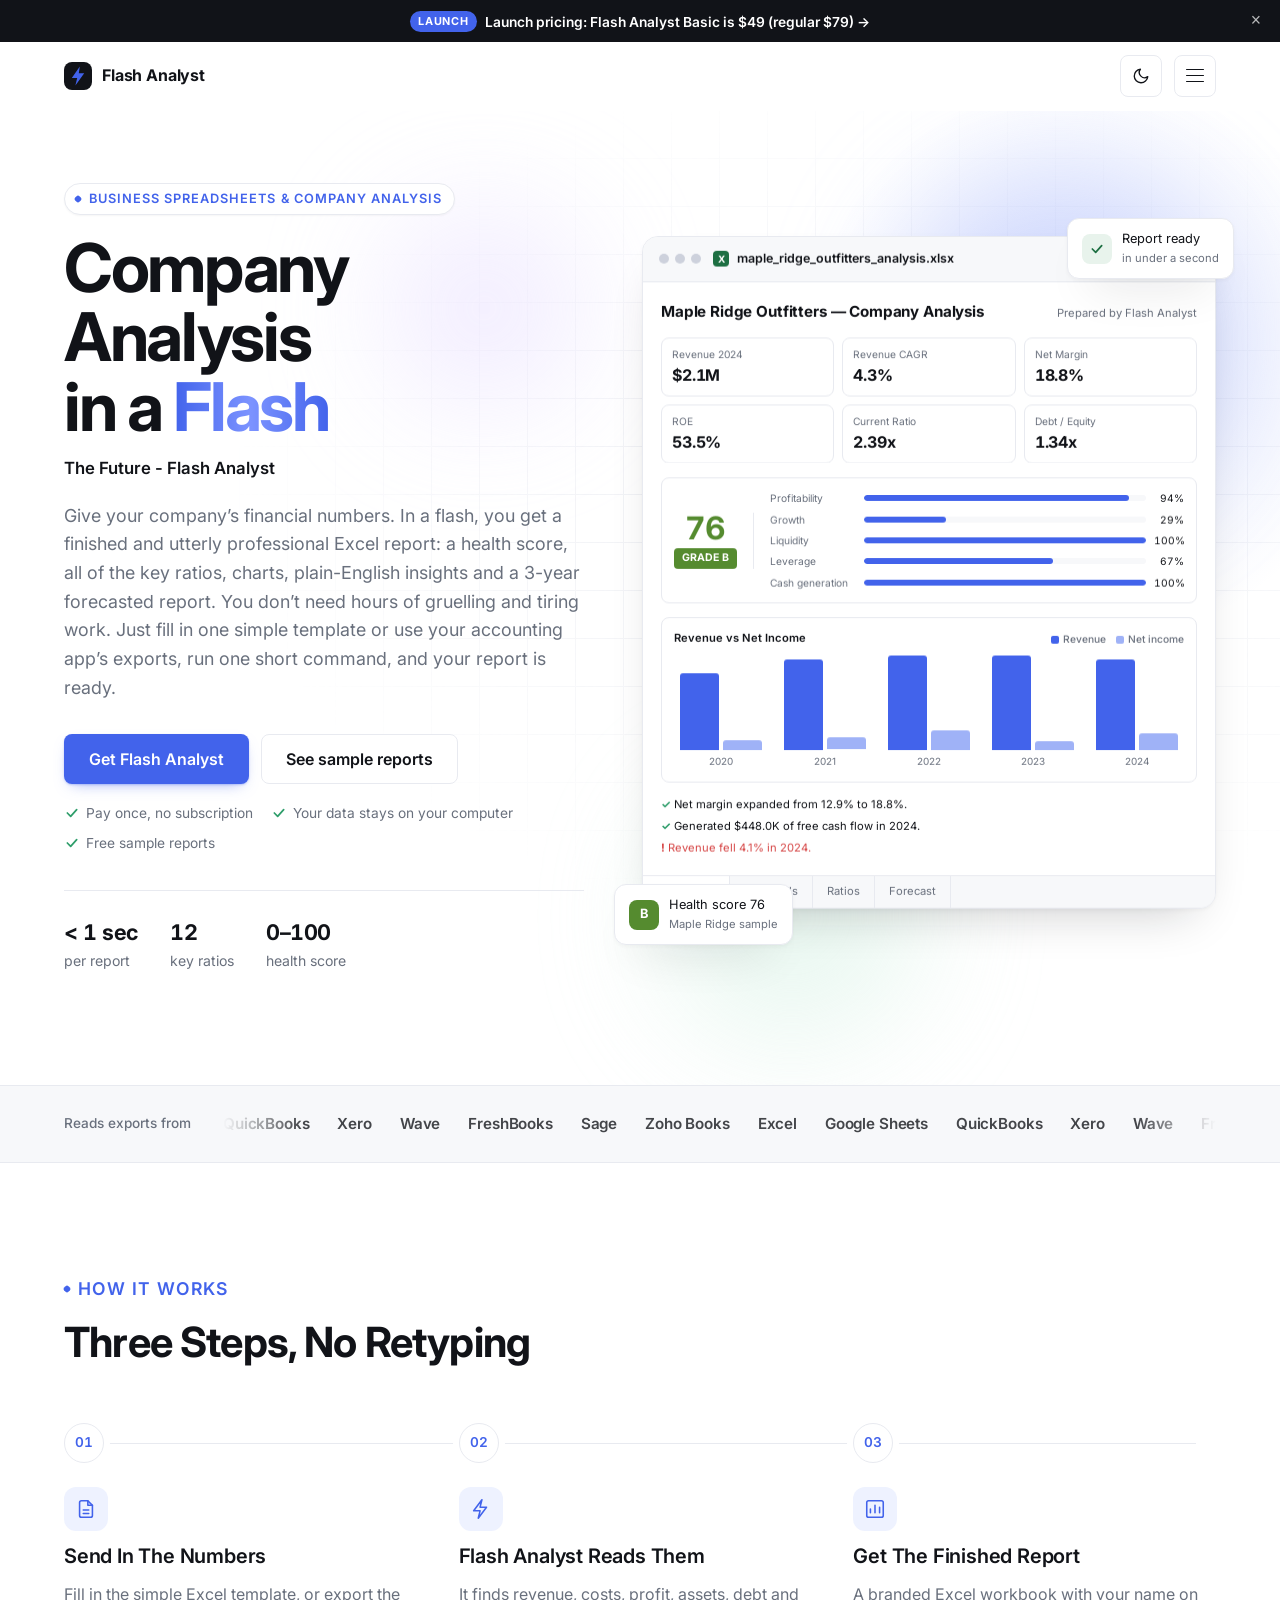
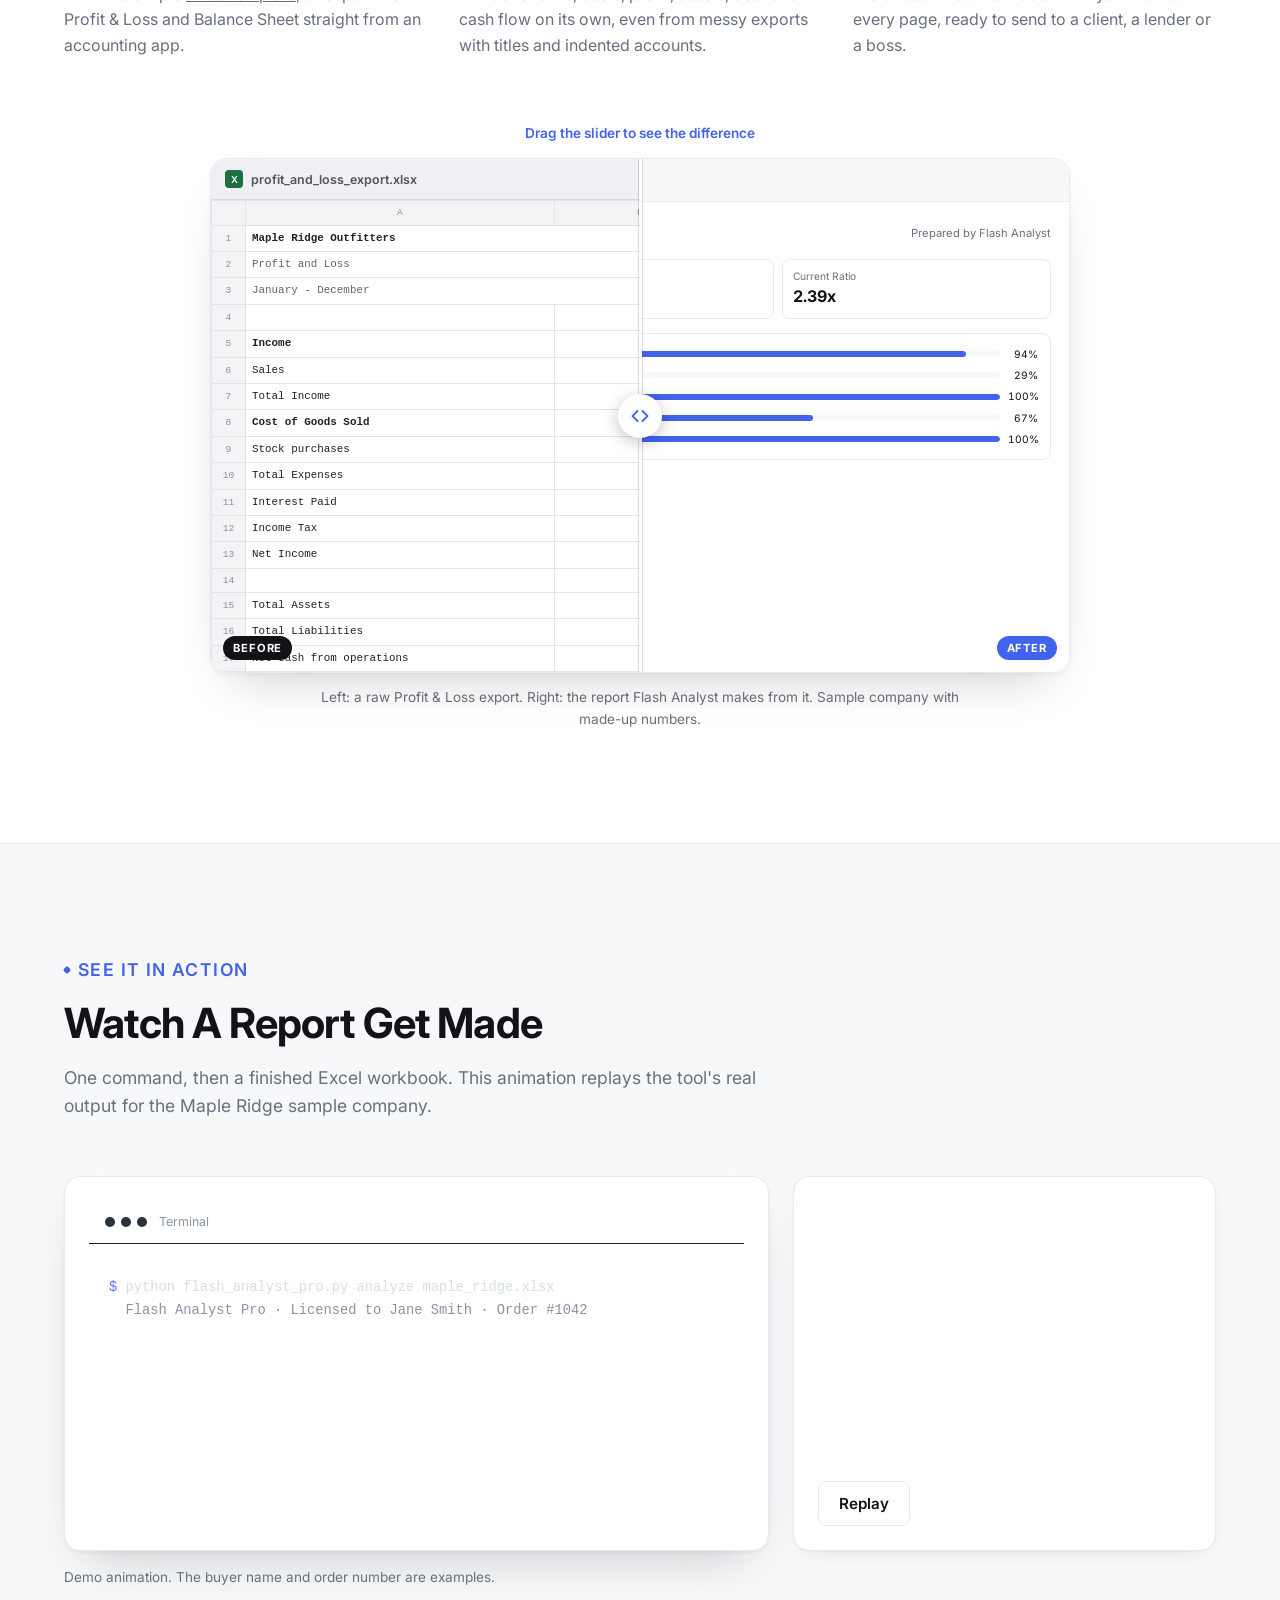
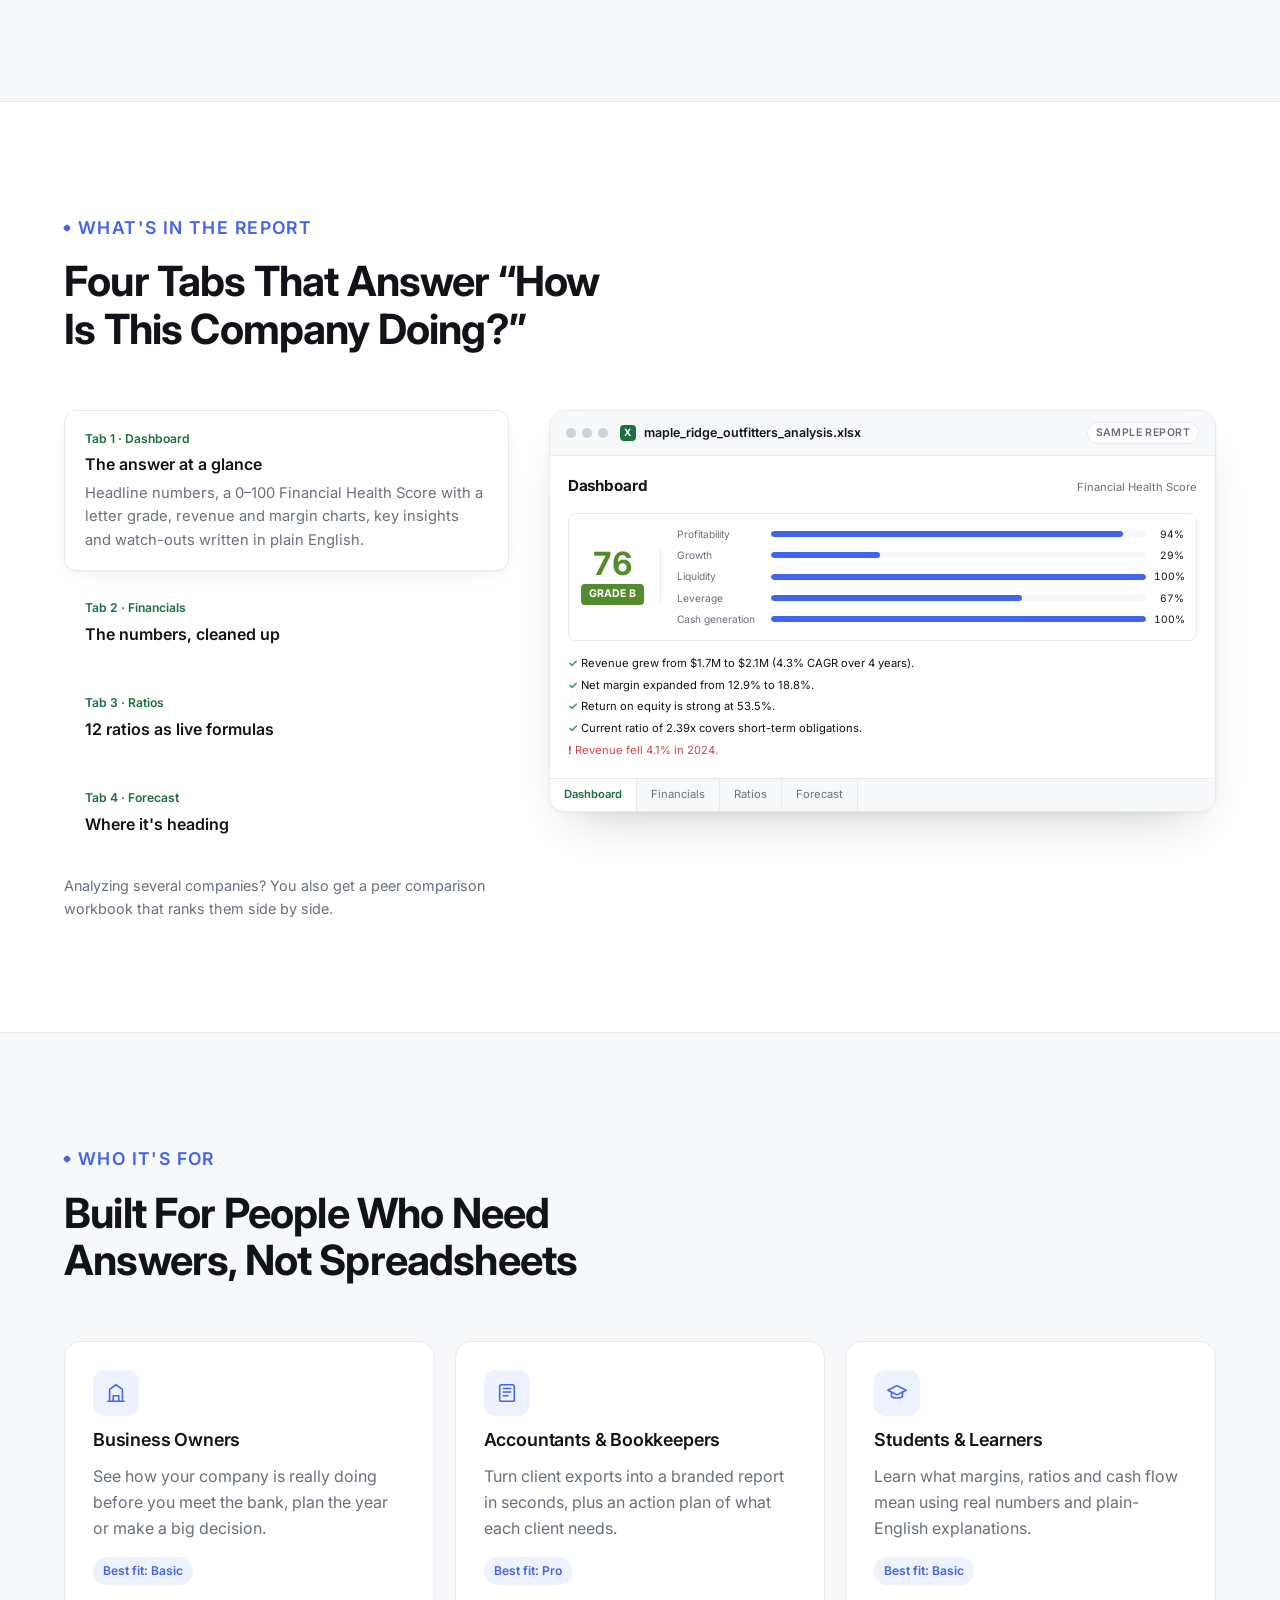
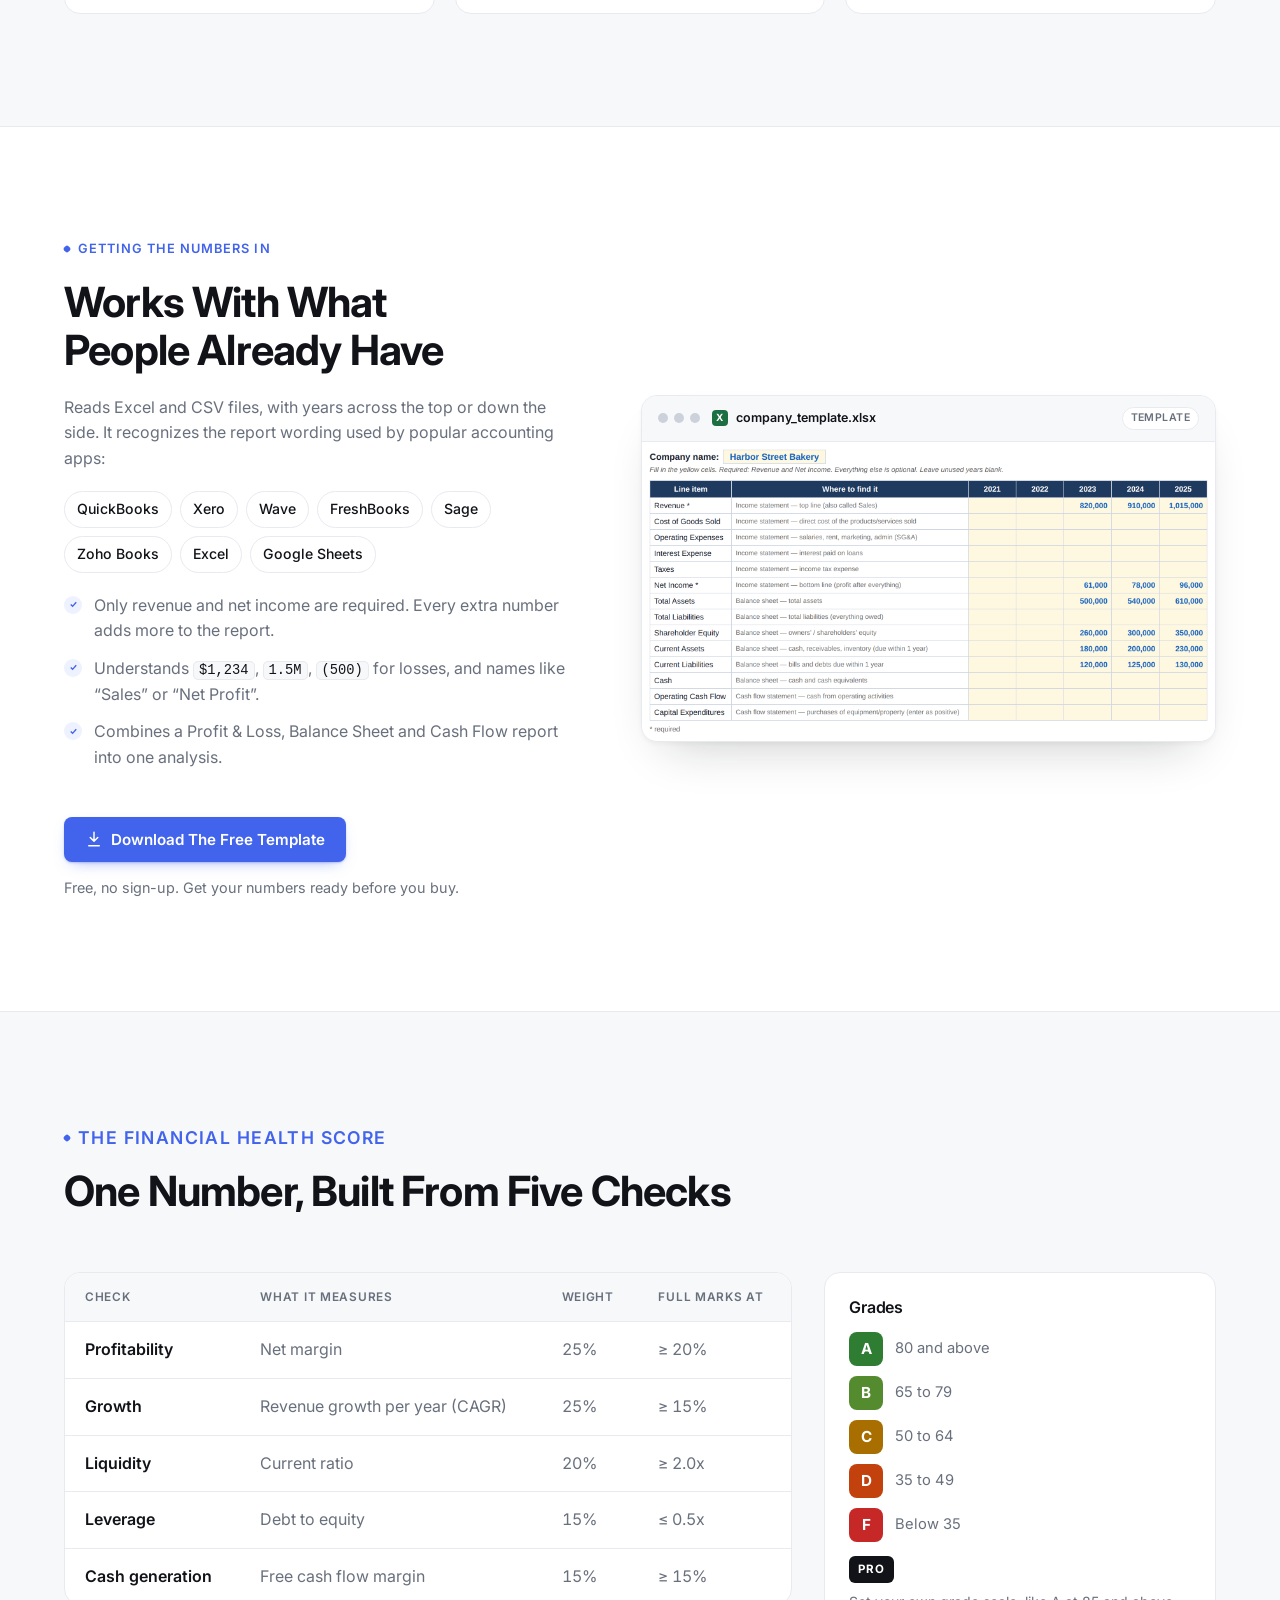
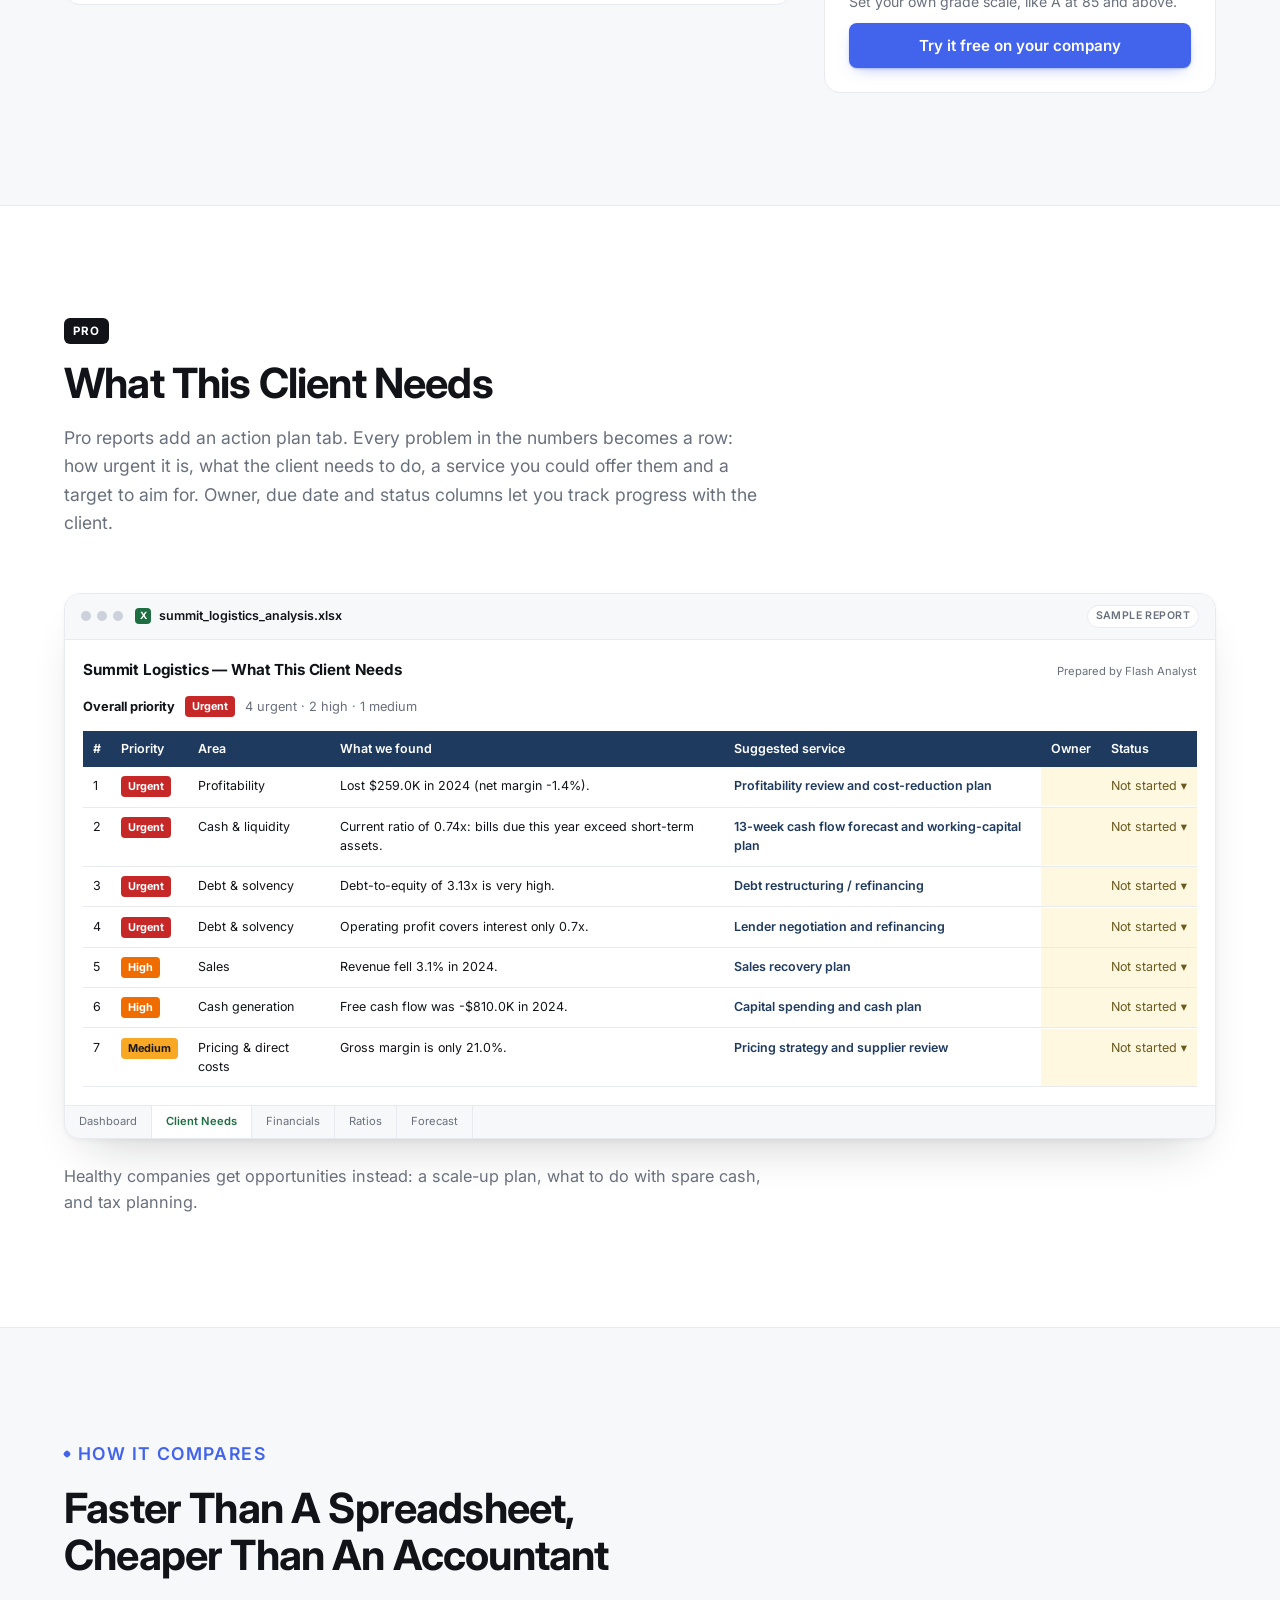
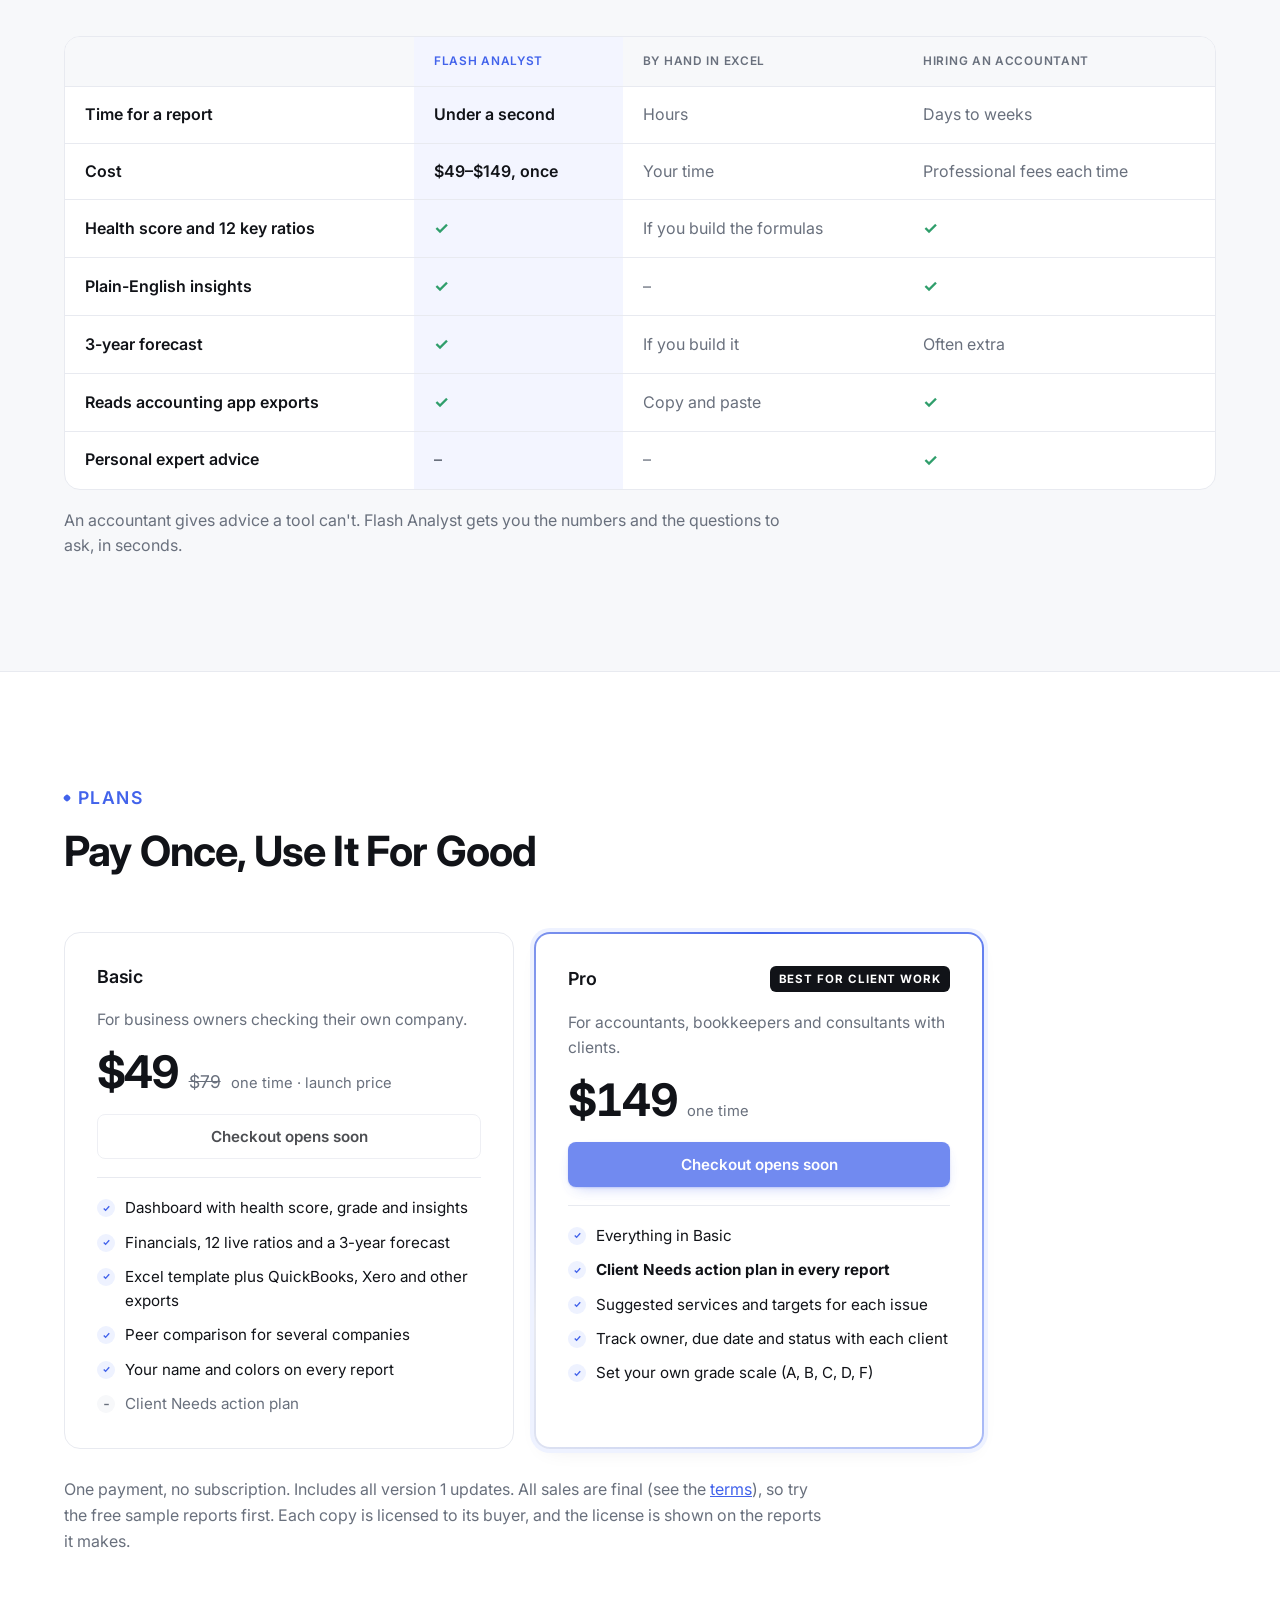
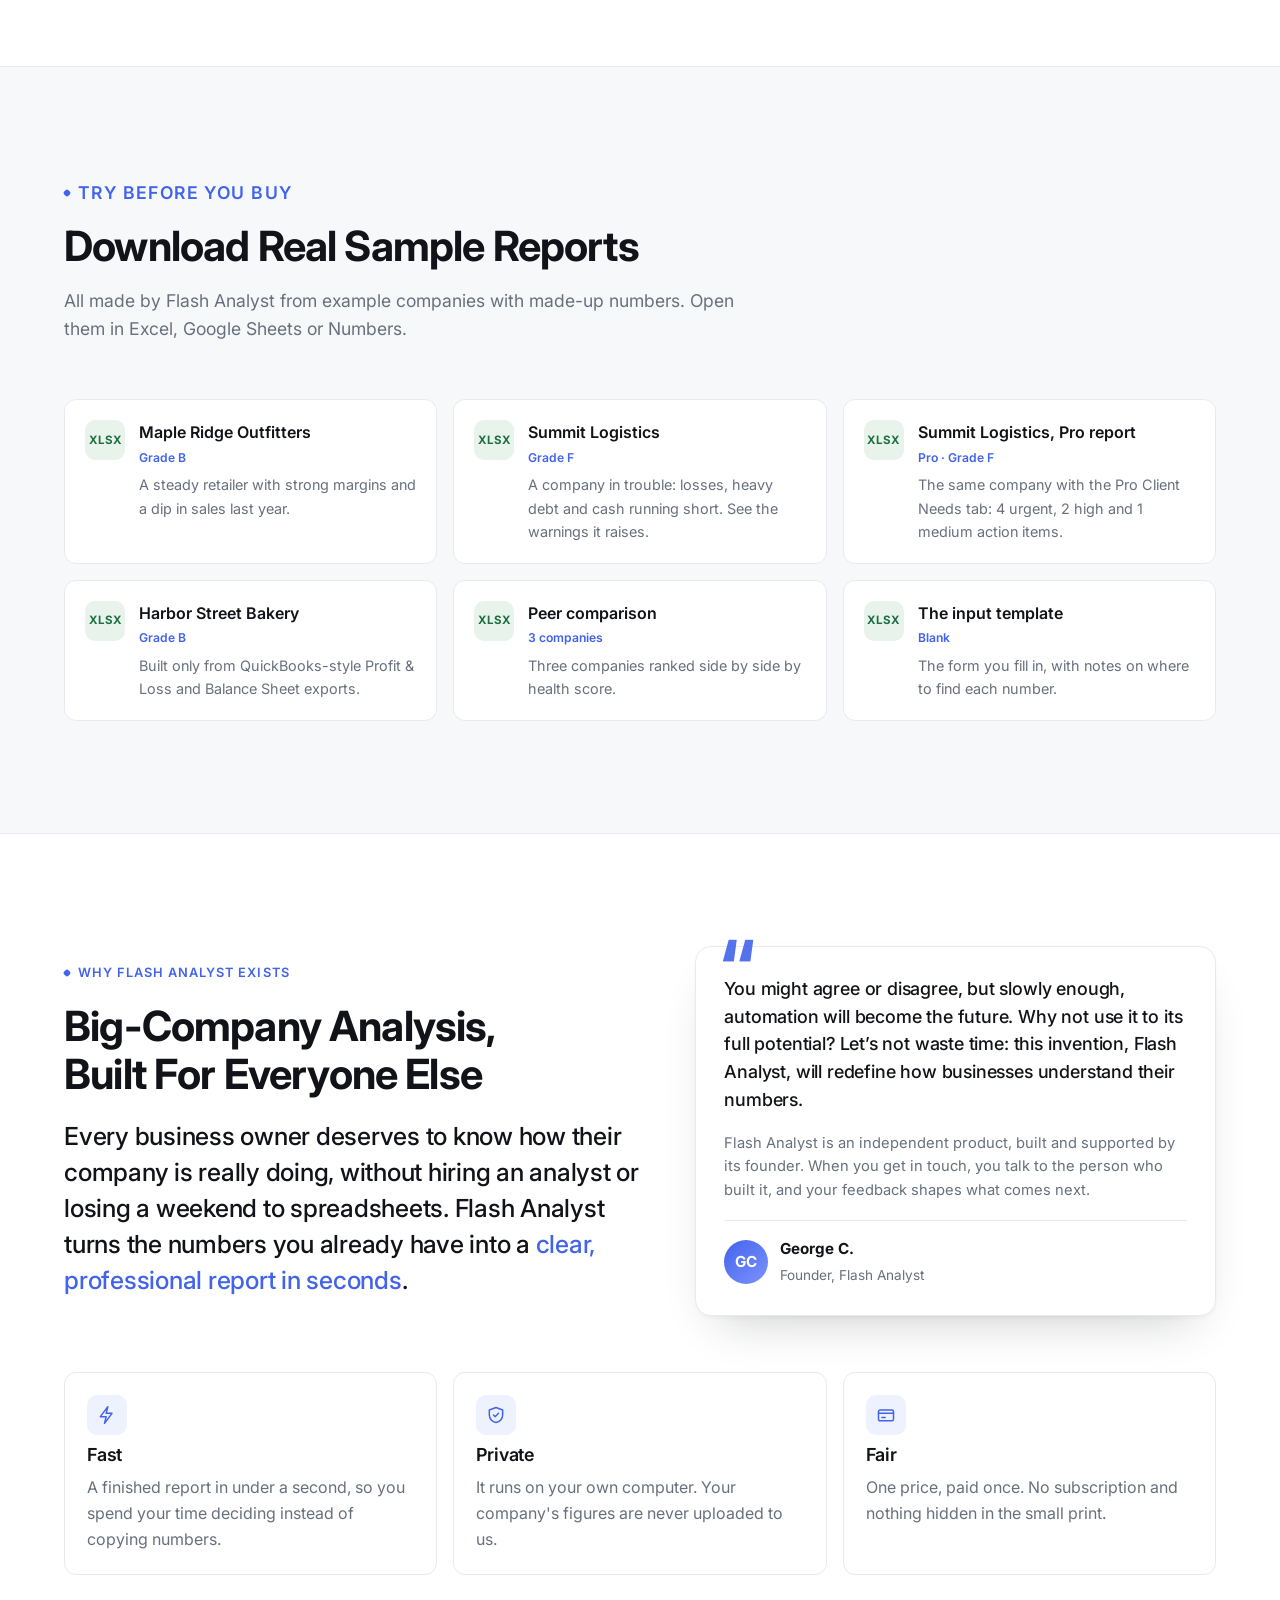
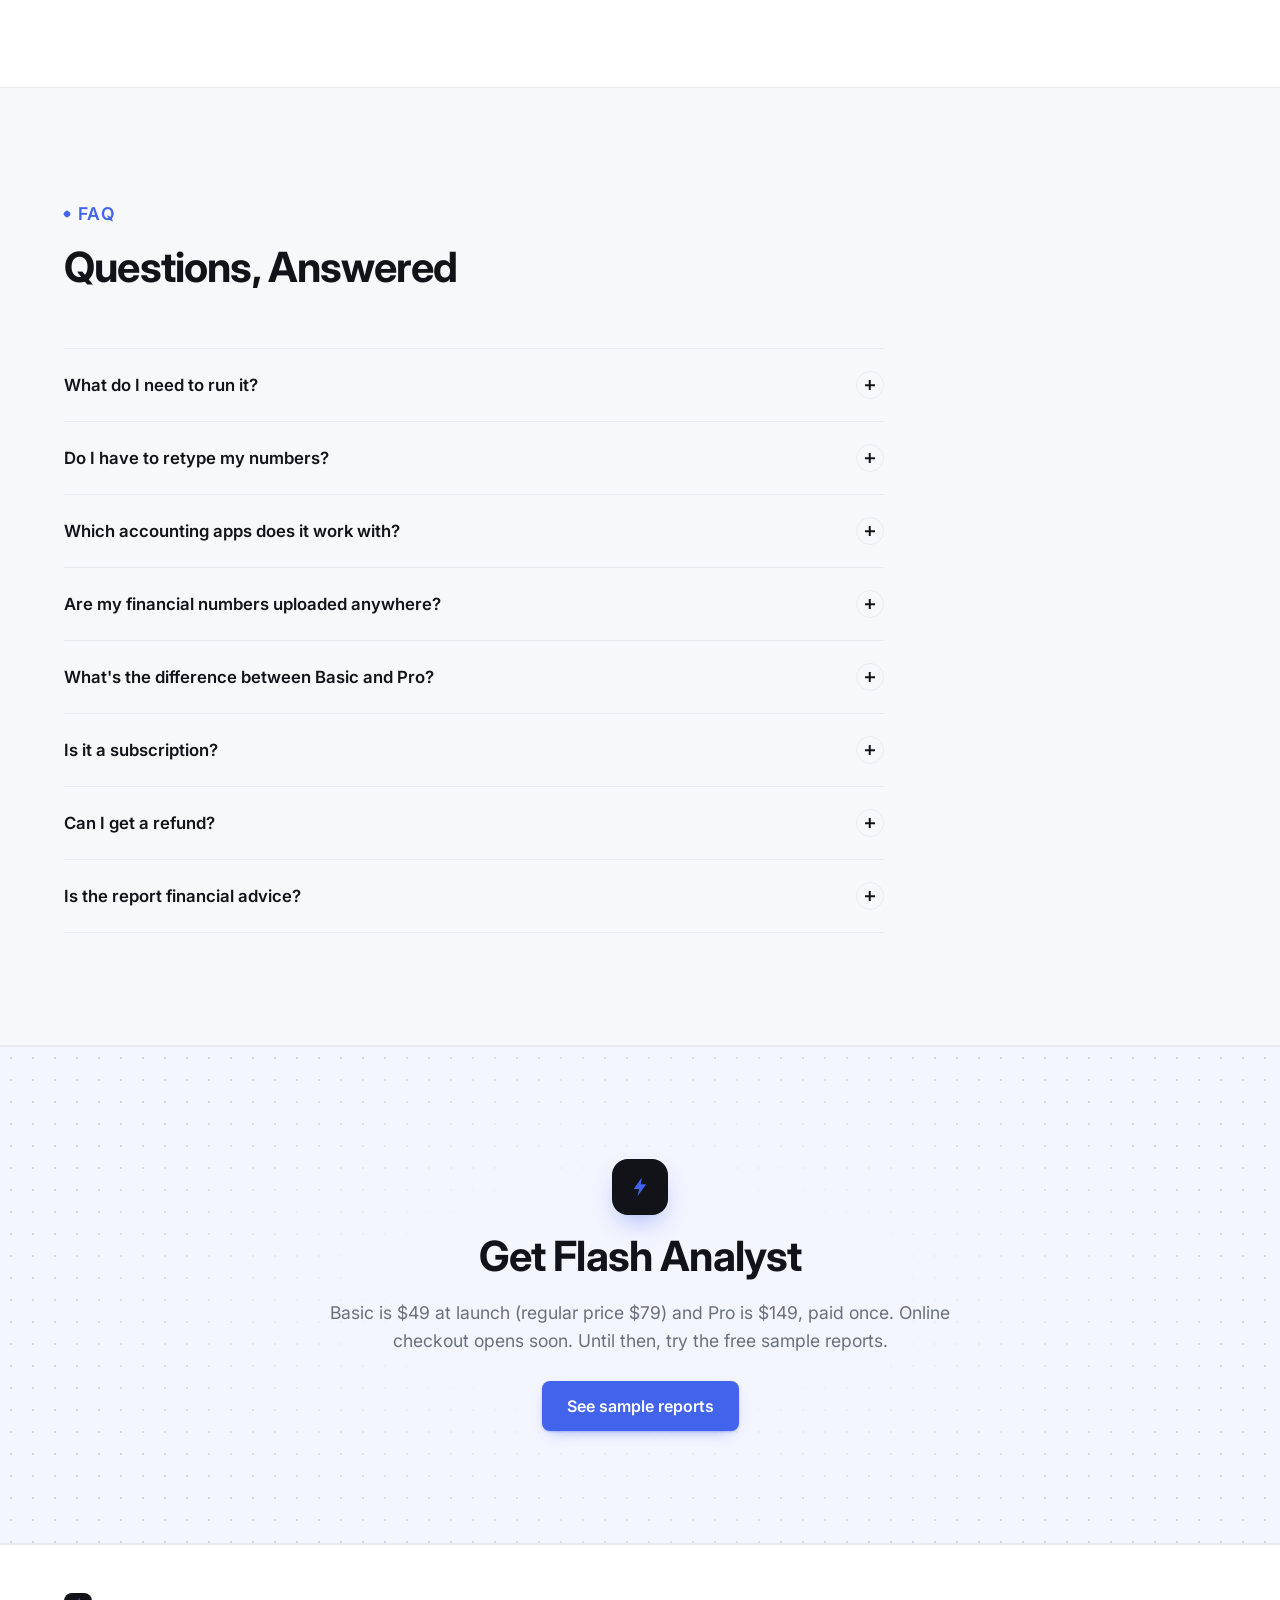
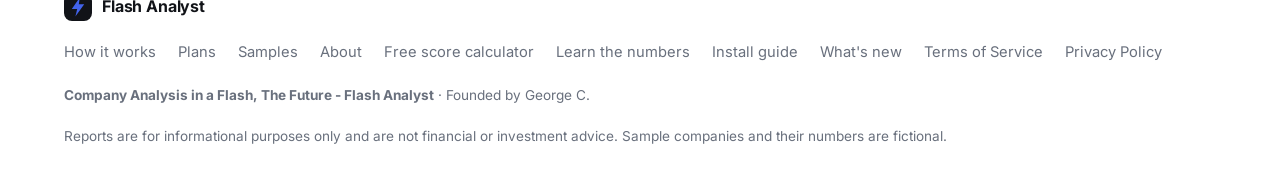
==== commit 48762d33: "Add before/after slider, template download button and shareable score card - Home: drag-to-compare s" ====
--- a/index.html
+++ b/index.html
@@ -165,10 +165,74 @@
       <h2>Three Steps, No Retyping</h2>
     </div>
     <ol class="timeline">
-      <li><span class="n">01</span><span class="ico" aria-hidden="true"><svg width="22" height="22" viewBox="0 0 24 24" fill="none" stroke="currentColor" stroke-width="1.7" stroke-linecap="round" stroke-linejoin="round"><path d="M14 3H7a2 2 0 0 0-2 2v14a2 2 0 0 0 2 2h10a2 2 0 0 0 2-2V8z"/><path d="M14 3v5h5"/><path d="M9 13h6M9 17h6"/></svg></span><h3>Send In The Numbers</h3><p>Fill in the simple Excel template, or export the Profit &amp; Loss and Balance Sheet straight from an accounting app.</p></li>
+      <li><span class="n">01</span><span class="ico" aria-hidden="true"><svg width="22" height="22" viewBox="0 0 24 24" fill="none" stroke="currentColor" stroke-width="1.7" stroke-linecap="round" stroke-linejoin="round"><path d="M14 3H7a2 2 0 0 0-2 2v14a2 2 0 0 0 2 2h10a2 2 0 0 0 2-2V8z"/><path d="M14 3v5h5"/><path d="M9 13h6M9 17h6"/></svg></span><h3>Send In The Numbers</h3><p>Fill in the simple <a href="samples/company_template.xlsx" download="flash_analyst_template.xlsx">Excel template</a>, or export the Profit &amp; Loss and Balance Sheet straight from an accounting app.</p></li>
       <li><span class="n">02</span><span class="ico" aria-hidden="true"><svg width="22" height="22" viewBox="0 0 24 24" fill="none" stroke="currentColor" stroke-width="1.7" stroke-linecap="round" stroke-linejoin="round"><path d="M13 2 4 14h7l-2 8 9-12h-7z"/></svg></span><h3>Flash Analyst Reads Them</h3><p>It finds revenue, costs, profit, assets, debt and cash flow on its own, even from messy exports with titles and indented accounts.</p></li>
       <li><span class="n">03</span><span class="ico" aria-hidden="true"><svg width="22" height="22" viewBox="0 0 24 24" fill="none" stroke="currentColor" stroke-width="1.7" stroke-linecap="round" stroke-linejoin="round"><rect x="3" y="3" width="18" height="18" rx="2"/><path d="M7 16v-4M12 16V8M17 16v-6"/></svg></span><h3>Get The Finished Report</h3><p>A branded Excel workbook with your name on every page, ready to send to a client, a lender or a boss.</p></li>
     </ol>
+    <div class="ba-wrap">
+      <p class="ba-hint">Drag the slider to see the difference</p>
+      <div class="ba" id="ba" style="--pos:50%">
+        <div class="ba-pane ba-after app" aria-hidden="true">
+          <div class="app-bar">
+            <span class="dots"><i></i><i></i><i></i></span>
+            <span class="file"><span class="x">X</span><span>maple_ridge_outfitters_analysis.xlsx</span></span>
+          </div>
+          <div class="sheet">
+            <div class="sheet-title"><b>Maple Ridge Outfitters — Company Analysis</b><small>Prepared by Flash Analyst</small></div>
+            <div class="kpis">
+              <div class="kpi"><small>Revenue 2024</small><b>$2.1M</b></div>
+              <div class="kpi"><small>Net Margin</small><b>18.8%</b></div>
+              <div class="kpi"><small>Current Ratio</small><b>2.39x</b></div>
+            </div>
+            <div class="score-row">
+              <div class="score"><b>76</b><span>GRADE B</span></div>
+              <div class="comp">
+                <div>Profitability<i style="--w:94%"></i><em>94%</em></div>
+                <div>Growth<i style="--w:29%"></i><em>29%</em></div>
+                <div>Liquidity<i style="--w:100%"></i><em>100%</em></div>
+                <div>Leverage<i style="--w:67%"></i><em>67%</em></div>
+                <div>Cash generation<i style="--w:100%"></i><em>100%</em></div>
+              </div>
+            </div>
+            <div class="notes">
+              <div>Net margin expanded from 12.9% to 18.8%.</div>
+              <div>Generated $448.0K of free cash flow in 2024.</div>
+              <div class="w">Revenue fell 4.1% in 2024.</div>
+            </div>
+          </div>
+        </div>
+        <div class="ba-pane ba-before" aria-hidden="true">
+          <div class="ba-before-bar"><span class="x">X</span>profit_and_loss_export.xlsx</div>
+          <table class="raw">
+            <colgroup><col class="c-n"><col class="c-a"><col><col><col></colgroup>
+            <tr class="cols"><th></th><th>A</th><th>B</th><th>C</th><th>D</th></tr>
+            <tr><th>1</th><td class="title" colspan="4">Maple Ridge Outfitters</td></tr>
+            <tr><th>2</th><td class="sub" colspan="4">Profit and Loss</td></tr>
+            <tr><th>3</th><td class="sub" colspan="4">January - December</td></tr>
+            <tr class="hrow"><th>4</th><td></td><td class=num>2022</td><td class=num>2023</td><td class=num>2024</td></tr>
+            <tr class="grp"><th>5</th><td>Income</td><td class=num></td><td class=num></td><td class=num></td></tr>
+            <tr><th>6</th><td>   Sales</td><td class=num>2,158,000.00</td><td class=num>2,157,000.00</td><td class=num>2,069,000.00</td></tr>
+            <tr class="tot"><th>7</th><td>Total Income</td><td class=num>2,158,000.00</td><td class=num>2,157,000.00</td><td class=num>2,069,000.00</td></tr>
+            <tr class="grp"><th>8</th><td>Cost of Goods Sold</td><td class=num></td><td class=num></td><td class=num></td></tr>
+            <tr><th>9</th><td>   Stock purchases</td><td class=num>1,104,000.00</td><td class=num>1,193,000.00</td><td class=num>1,066,000.00</td></tr>
+            <tr class="tot"><th>10</th><td>Total Expenses</td><td class=num>480,000.00</td><td class=num>683,000.00</td><td class=num>492,000.00</td></tr>
+            <tr><th>11</th><td>Interest Paid</td><td class=num>13,000.00</td><td class=num>18,000.00</td><td class=num>18,000.00</td></tr>
+            <tr><th>12</th><td>Income Tax</td><td class=num>118,000.00</td><td class=num>55,000.00</td><td class=num>103,000.00</td></tr>
+            <tr class="tot"><th>13</th><td>Net Income</td><td class=num>443,000.00</td><td class=num>207,000.00</td><td class=num>389,000.00</td></tr>
+            <tr><th>14</th><td></td><td class=num></td><td class=num></td><td class=num></td></tr>
+            <tr><th>15</th><td>Total Assets</td><td class=num>1,605,000.00</td><td class=num>1,639,000.00</td><td class=num>1,697,000.00</td></tr>
+            <tr><th>16</th><td>Total Liabilities</td><td class=num>918,000.00</td><td class=num>938,000.00</td><td class=num>971,000.00</td></tr>
+            <tr><th>17</th><td>Net cash from operations</td><td class=num>625,000.00</td><td class=num>261,000.00</td><td class=num>520,000.00</td></tr>
+          </table>
+        </div>
+        <span class="ba-tag ba-tag-before">Before</span>
+        <span class="ba-tag ba-tag-after">After</span>
+        <div class="ba-line" aria-hidden="true"><span class="ba-knob"><svg width="20" height="20" viewBox="0 0 24 24" fill="none" stroke="currentColor" stroke-width="2.2" stroke-linecap="round" stroke-linejoin="round"><path d="m9 6-6 6 6 6M15 6l6 6-6 6"/></svg></span></div>
+        <input class="ba-range" id="ba-range" type="range" min="0" max="100" value="50" aria-label="Compare a raw accounting export with the finished Flash Analyst report">
+      </div>
+      <p class="ba-caption">Left: a raw Profit &amp; Loss export. Right: the report Flash Analyst makes from it. Sample company with made-up numbers.</p>
+    </div>
+
   </div>
 </section>
 
@@ -347,6 +411,10 @@
         <li>Understands <code>$1,234</code>, <code>1.5M</code>, <code>(500)</code> for losses, and names like “Sales” or “Net Profit”.</li>
         <li>Combines a Profit &amp; Loss, Balance Sheet and Cash Flow report into one analysis.</li>
       </ul>
+      <div class="tpl-cta">
+        <a class="btn btn-primary" href="samples/company_template.xlsx" download="flash_analyst_template.xlsx"><svg width="18" height="18" viewBox="0 0 24 24" fill="none" stroke="currentColor" stroke-width="2" stroke-linecap="round" stroke-linejoin="round" aria-hidden="true"><path d="M12 3v12M7 10l5 5 5-5M5 21h14"/></svg>Download The Free Template</a>
+        <span>Free, no sign-up. Get your numbers ready before you buy.</span>
+      </div>
     </div>
     <div class="app shot">
       <div class="app-bar">
@@ -680,6 +748,41 @@
     }
   }
 
+  // ---- Before / after slider ----
+  (() => {
+    const ba = document.getElementById("ba"), range = document.getElementById("ba-range");
+    if (!ba || !range) return;
+    const set = v => ba.style.setProperty("--pos", v + "%");
+    range.addEventListener("input", () => { ba.classList.add("touched"); set(range.value); });
+    // Follow a finger or mouse anywhere on the picture
+    let dragging = false;
+    const follow = e => {
+      const r = ba.getBoundingClientRect();
+      const v = Math.max(0, Math.min(100, (e.clientX - r.left) / r.width * 100));
+      ba.classList.add("touched"); set(v); range.value = Math.round(v);
+    };
+    ba.addEventListener("pointerdown", e => { dragging = true; follow(e); ba.setPointerCapture(e.pointerId); e.preventDefault(); });
+    ba.addEventListener("pointermove", e => { if (dragging) follow(e); });
+    ["pointerup", "pointercancel"].forEach(t => ba.addEventListener(t, () => { dragging = false; }));
+    // One gentle sweep the first time it scrolls into view, to show it moves
+    if (matchMedia("(prefers-reduced-motion: reduce)").matches || !("IntersectionObserver" in window)) return;
+    const io = new IntersectionObserver(entries => {
+      if (!entries[0].isIntersecting) return;
+      io.disconnect();
+      const keys = [50, 25, 75, 50], start = performance.now(), dur = 2400;
+      const step = now => {
+        if (ba.classList.contains("touched")) return;
+        const t = Math.min(1, (now - start) / dur), seg = Math.min(2, Math.floor(t * 3)), f = t * 3 - seg;
+        const e = f < .5 ? 2 * f * f : 1 - Math.pow(-2 * f + 2, 2) / 2;
+        const v = keys[seg] + (keys[seg + 1] - keys[seg]) * e;
+        set(v); range.value = Math.round(v);
+        if (t < 1) requestAnimationFrame(step);
+      };
+      setTimeout(() => requestAnimationFrame(step), 400);
+    }, { threshold: .5 });
+    io.observe(ba);
+  })();
+
   // ---- Motion ----
   if (!reduced) {
     // Count up the hero numbers
--- a/assets/site.css
+++ b/assets/site.css
@@ -694,3 +694,58 @@
   .bakery dl { grid-template-columns: repeat(2, minmax(0, 1fr)); }
   .learn-cta-btns, .learn-cta-btns .btn { width: 100%; }
 }
+
+/* Terms and privacy */
+.legal { padding-bottom: 96px; }
+.legal-body h2 { font-size: 1.2rem; margin: 34px 0 8px; letter-spacing: -0.01em; }
+.legal-body p, .legal-body li { color: var(--ink); line-height: 1.7; max-width: 68ch; }
+.legal-body ul { padding-left: 1.2em; }
+.legal-body a { color: var(--blue); }
+.legal-body .updated { color: var(--muted); font-size: .95rem; margin: 8px 0 22px; }
+.legal-body .box { background: var(--soft); border: 1px solid var(--line); border-radius: var(--r-md); padding: 16px 18px; }
+.legal-body .eyebrow { color: var(--blue); }
+
+/* Before / after slider */
+.ba-wrap { margin-top: 64px; display: grid; gap: 14px; justify-items: center; }
+.ba-hint { margin: 0; font-size: .85rem; font-weight: 600; color: var(--blue); }
+.ba { position: relative; display: grid; touch-action: pan-y; width: 100%; max-width: 860px; border-radius: var(--r-lg); overflow: hidden; box-shadow: var(--shadow-lg); border: 1px solid var(--line); user-select: none; -webkit-user-select: none; }
+.ba-pane { grid-area: 1 / 1; min-width: 0; }
+.ba-after { border: 0; border-radius: 0; box-shadow: none; }
+.ba-before { background: #FFFFFF; color: #222; clip-path: inset(0 calc(100% - var(--pos)) 0 0); z-index: 1; font-family: var(--mono); }
+.ba-before-bar { display: flex; align-items: center; gap: 8px; padding: 11px 14px; font: 600 .78rem var(--font); color: #555; background: #EEF0F3; border-bottom: 1px solid #D5D9E0; }
+.ba-before-bar .x { display: inline-grid; place-items: center; width: 18px; height: 18px; border-radius: 4px; background: #1D6F42; color: #fff; font-size: .6rem; }
+.raw { width: 100%; border-collapse: collapse; font-size: .68rem; table-layout: fixed; }
+.raw th, .raw td { border: 1px solid #E1E4EA; padding: 4px 6px; white-space: nowrap; overflow: hidden; text-overflow: ellipsis; text-align: left; font-weight: 400; }
+.raw th { background: #F3F4F6; color: #8A8F98; text-align: center; font-size: .6rem; }
+.raw tr.cols th { height: 20px; }
+.raw col.c-n { width: 34px; }
+.raw col.c-a { width: 36%; }
+.raw .num { text-align: right; }
+.raw td.title { font-weight: 700; }
+.raw td.sub { color: #666; }
+.raw tr.hrow td, .raw tr.grp td { font-weight: 700; }
+.raw tr.tot td { border-top: 1px solid #9AA0AA; }
+.ba-tag { position: absolute; bottom: 12px; z-index: 3; font: 700 .7rem var(--font); letter-spacing: .08em; text-transform: uppercase; padding: 5px 10px; border-radius: 999px; pointer-events: none; }
+.ba-tag-before { left: 12px; background: #111318; color: #fff; }
+.ba-tag-after { right: 12px; background: var(--blue); color: #fff; }
+.ba-line { position: absolute; top: 0; bottom: 0; left: var(--pos); width: 3px; margin-left: -1.5px; background: #fff; box-shadow: 0 0 0 1px rgba(17, 19, 24, .15); z-index: 2; pointer-events: none; }
+.ba-knob { position: absolute; top: 50%; left: 50%; width: 44px; height: 44px; margin: -22px 0 0 -22px; border-radius: 50%; background: #fff; color: var(--blue); display: grid; place-items: center; box-shadow: 0 4px 16px rgba(17, 19, 24, .25); }
+.ba-range { position: absolute; inset: 0; width: 100%; height: 100%; margin: 0; opacity: 0; cursor: ew-resize; z-index: 4; -webkit-appearance: none; appearance: none; touch-action: pan-y; }
+.ba-range:focus-visible + .ba-line, .ba:focus-within .ba-knob { outline: 3px solid var(--blue); outline-offset: 2px; }
+.ba-caption { margin: 0; font-size: .85rem; color: var(--muted); text-align: center; max-width: 640px; }
+.tpl-cta { display: flex; align-items: center; gap: 14px; flex-wrap: wrap; margin-top: 26px; }
+.tpl-cta span { color: var(--muted); font-size: .9rem; }
+@media (max-width: 640px) {
+  .raw { font-size: .56rem; }
+  .raw th, .raw td { padding: 3px 4px; }
+  .raw col.c-n { width: 22px; }
+  .tpl-cta .btn { width: 100%; }
+}
+.calc-share { width: 100%; border-top: 1px solid var(--line); padding-top: 18px; display: grid; gap: 10px; text-align: left; }
+.calc-share[hidden] { display: none; }
+.calc-share-title { margin: 0; font-size: .8rem; font-weight: 600; letter-spacing: .08em; text-transform: uppercase; color: var(--muted); }
+.calc-share input { font: 500 .92rem var(--font); color: var(--ink); background: var(--soft); border: 1px solid var(--line); border-radius: var(--r-sm); padding: 10px 12px; width: 100%; }
+.calc-share input:focus { outline: none; border-color: var(--blue); box-shadow: 0 0 0 3px var(--blue-soft); }
+.share-btns { display: flex; gap: 10px; }
+.share-btns .btn { flex: 1; padding: 10px 14px; font-size: .9rem; }
+.share-note { margin: 0; font-size: .78rem; color: var(--muted); }
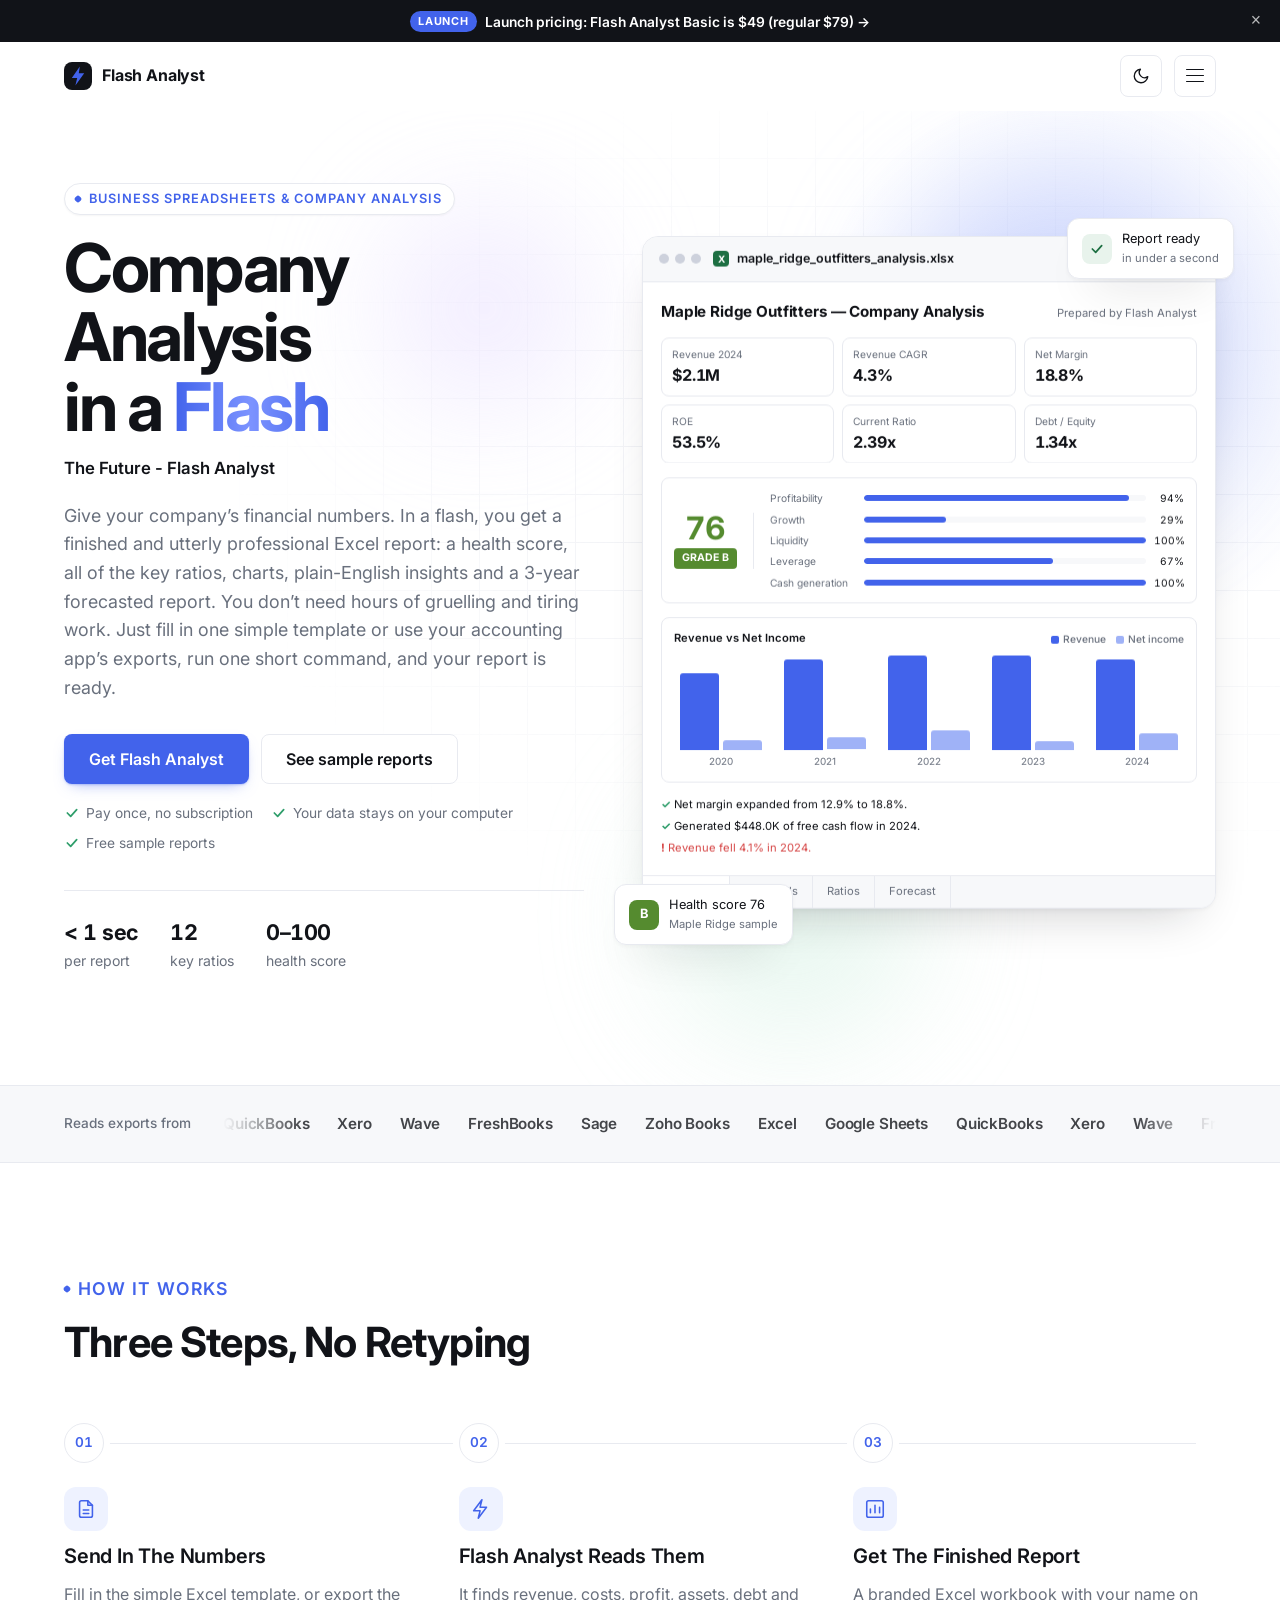
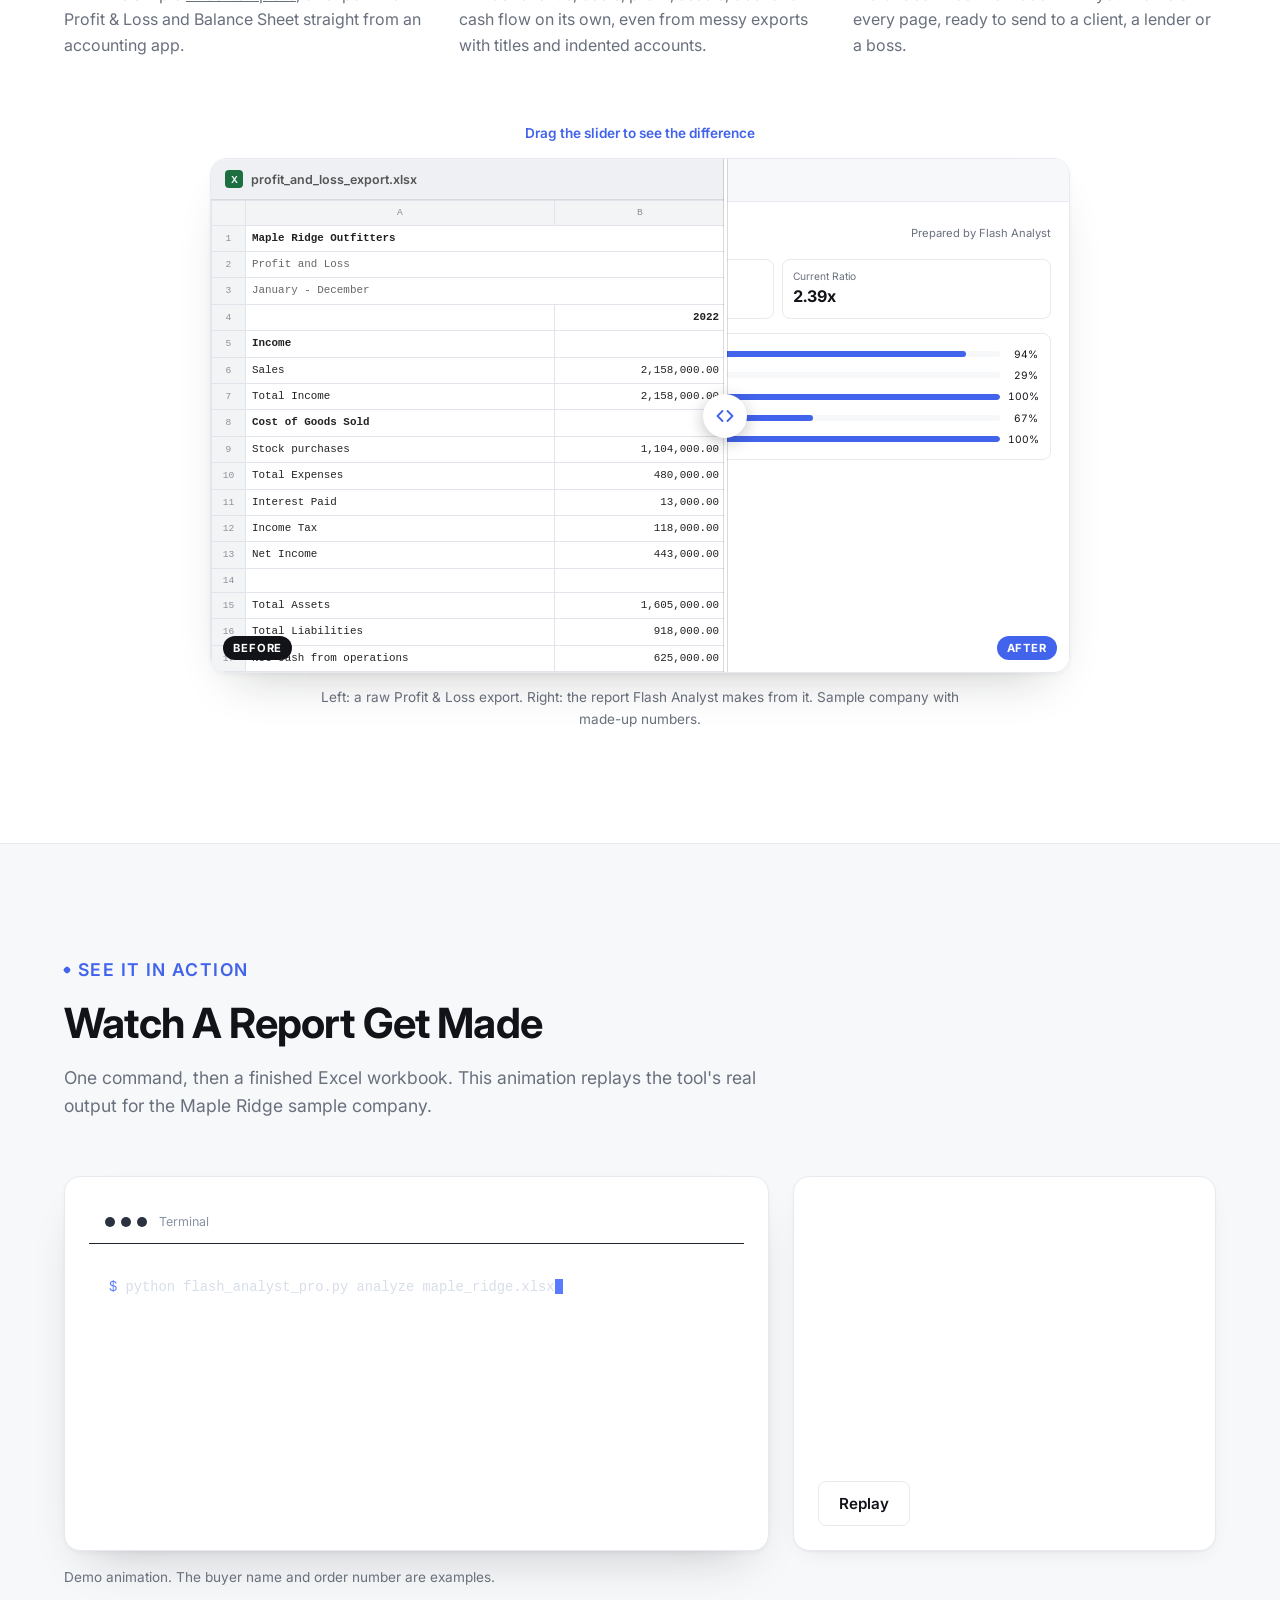
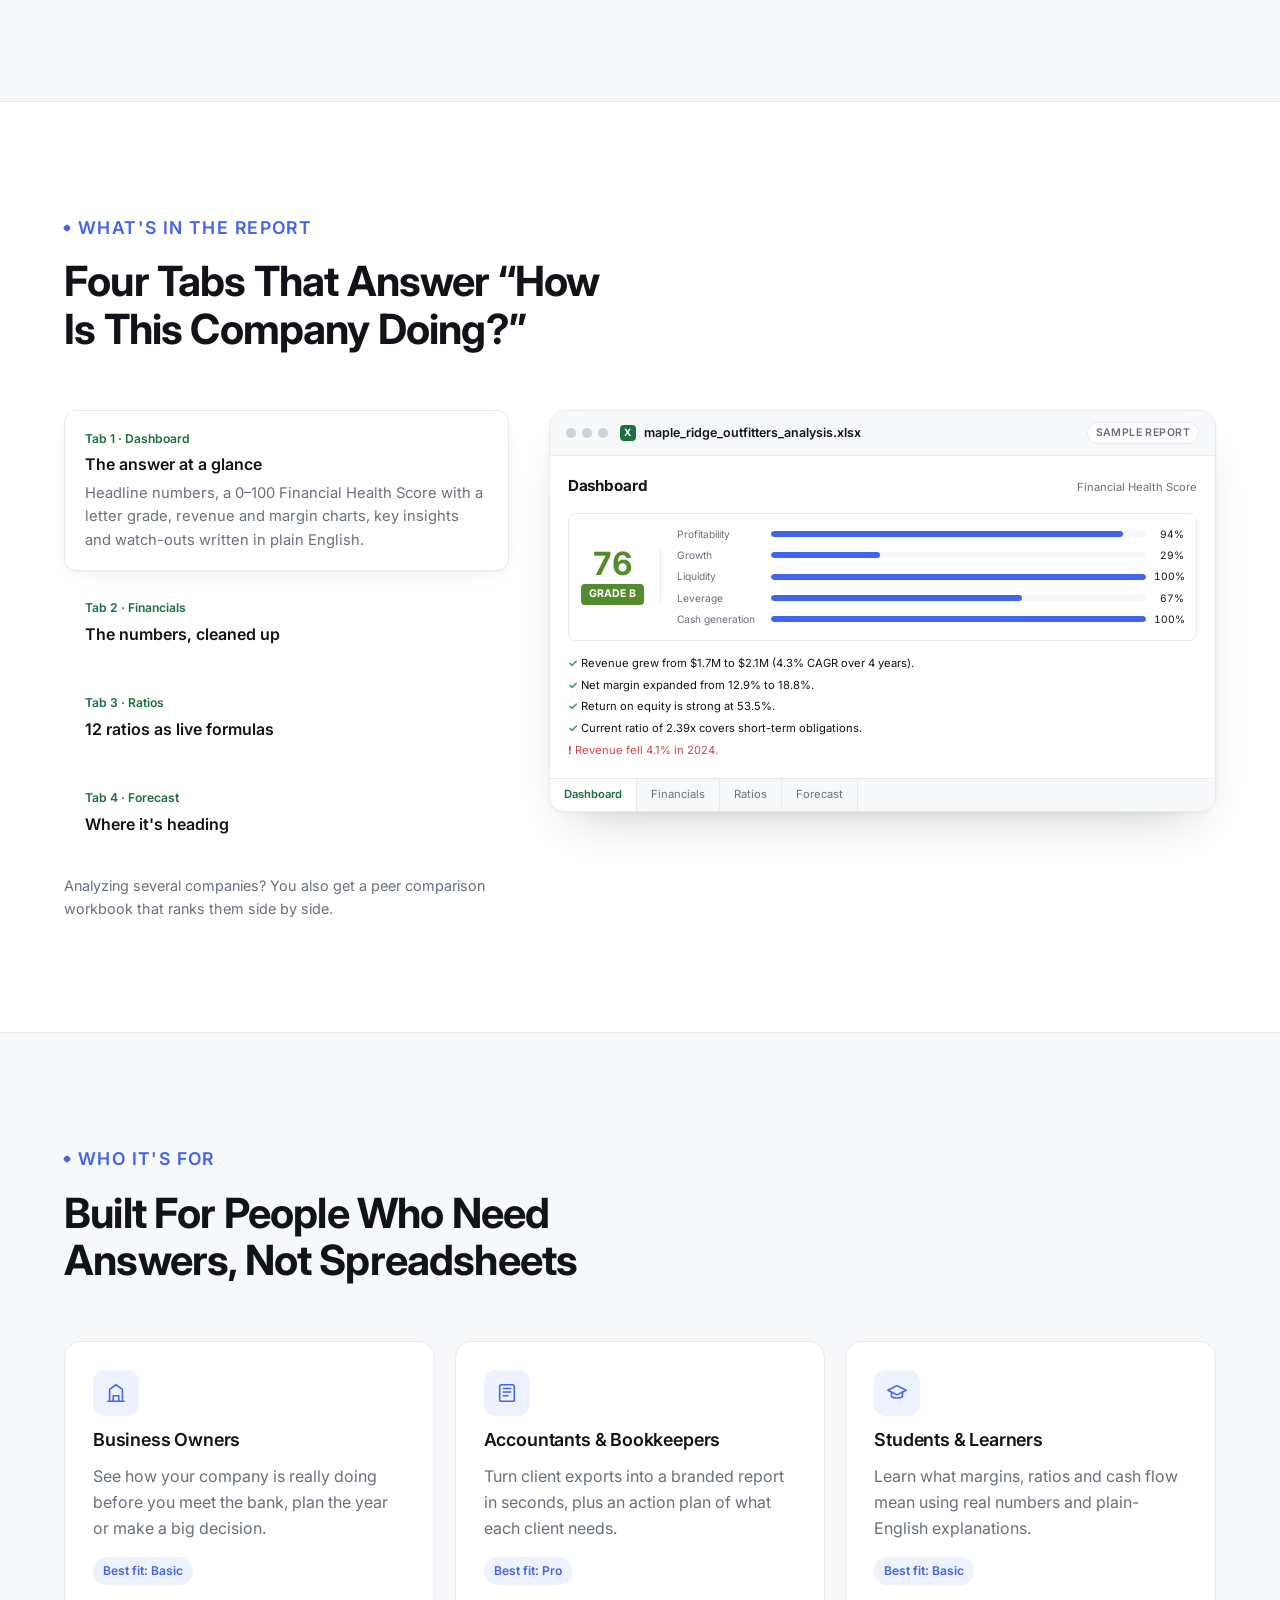
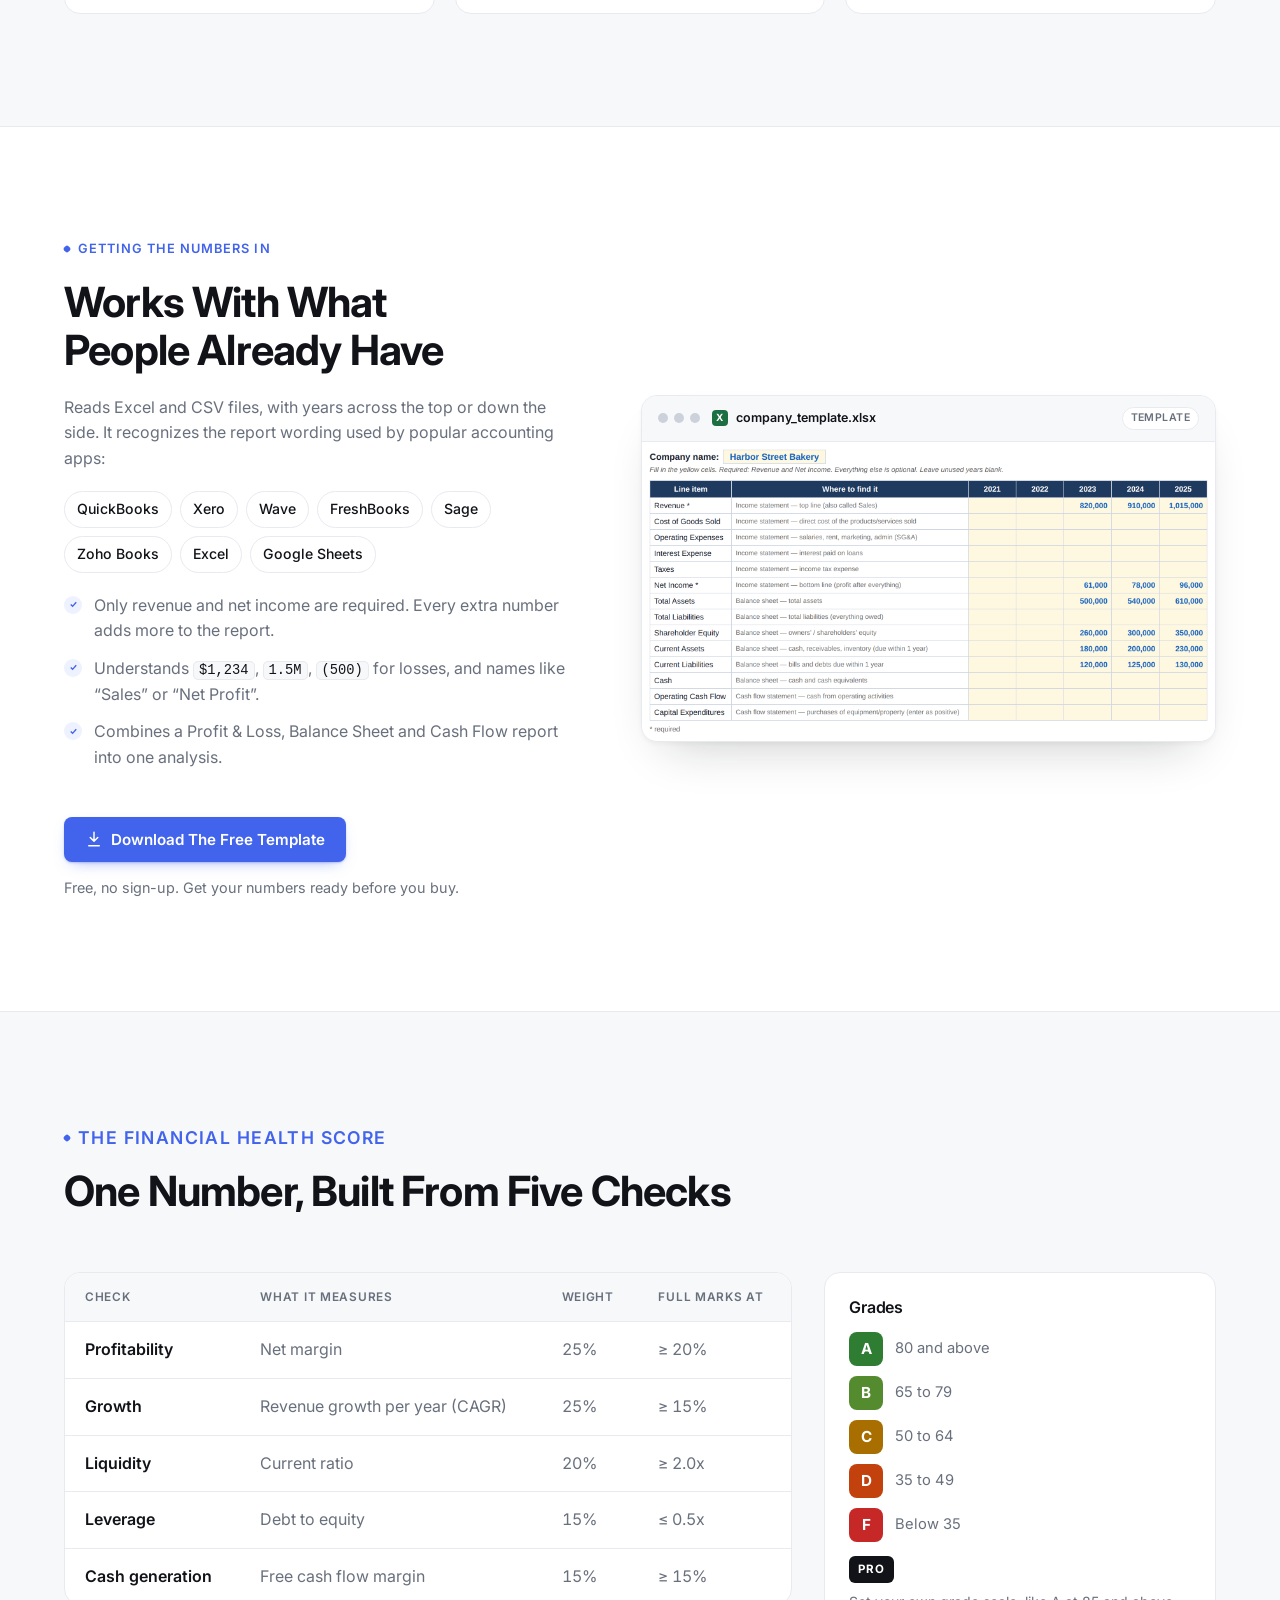
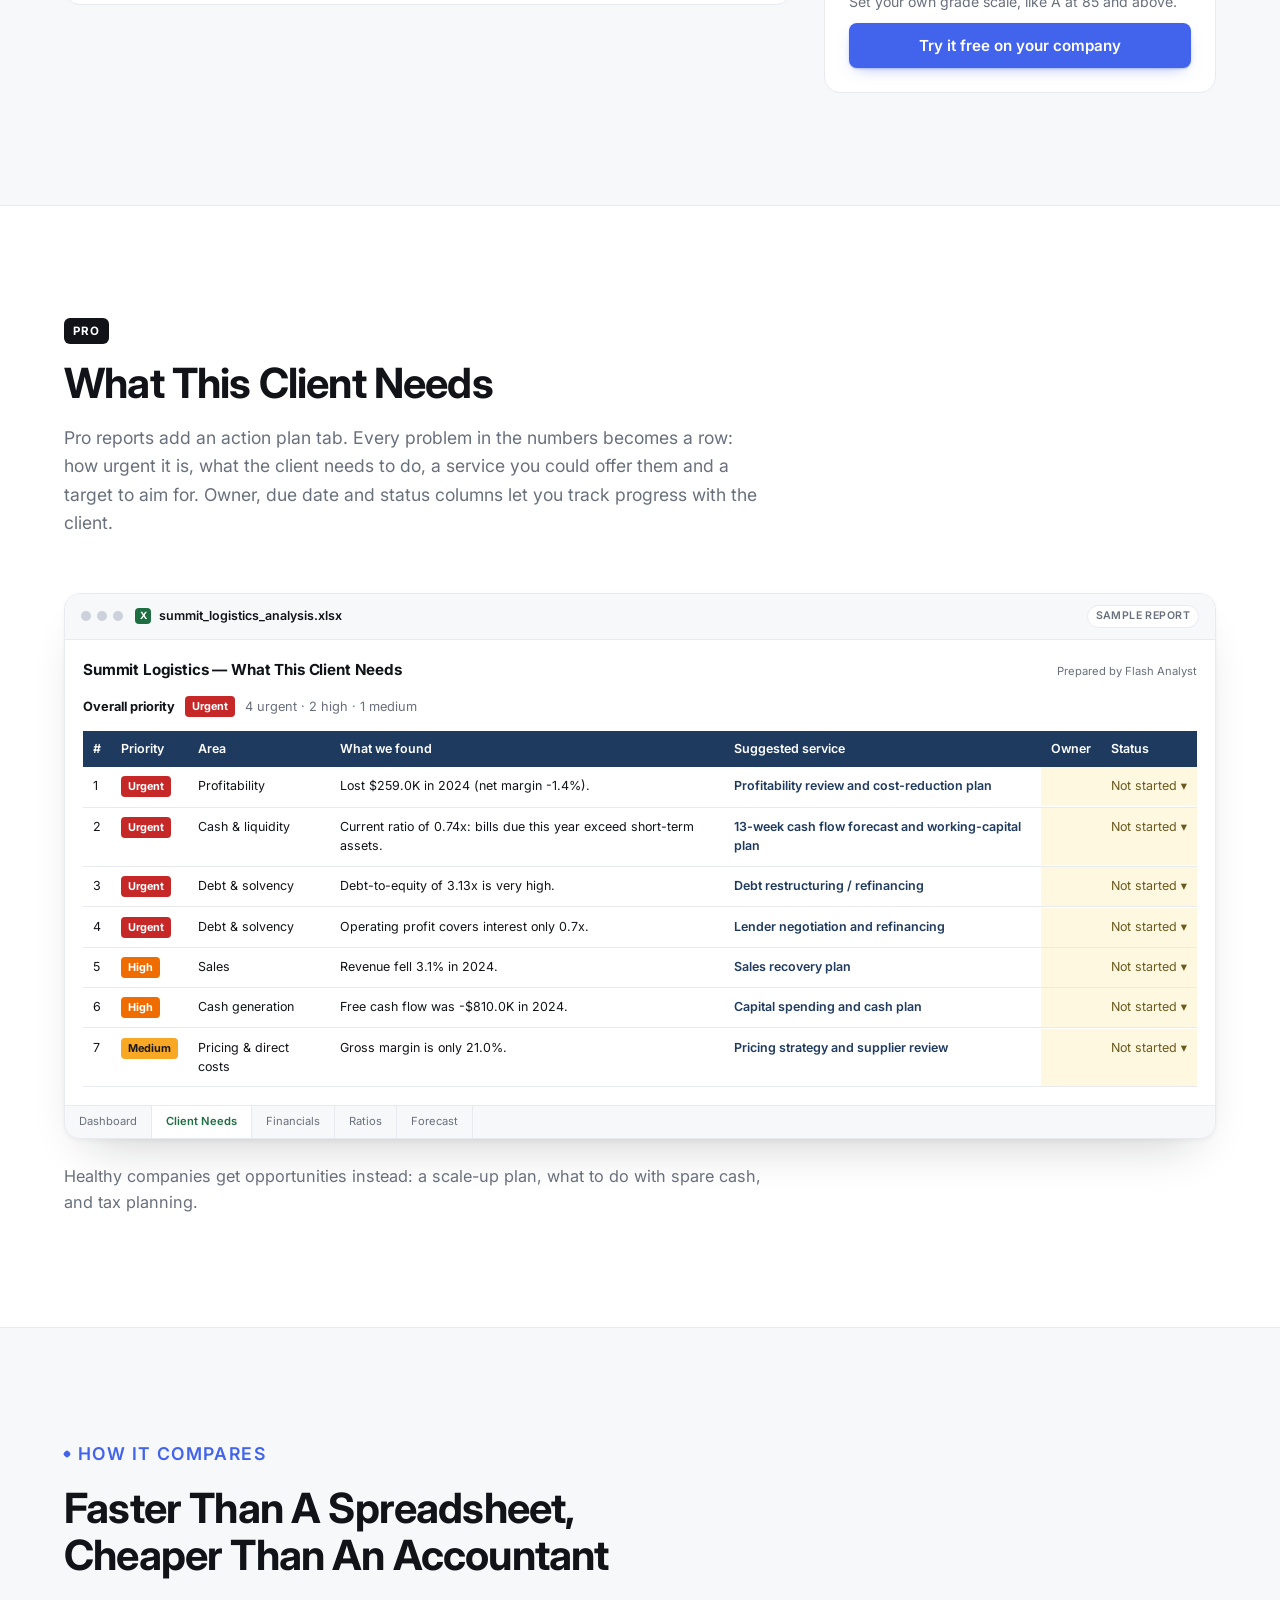
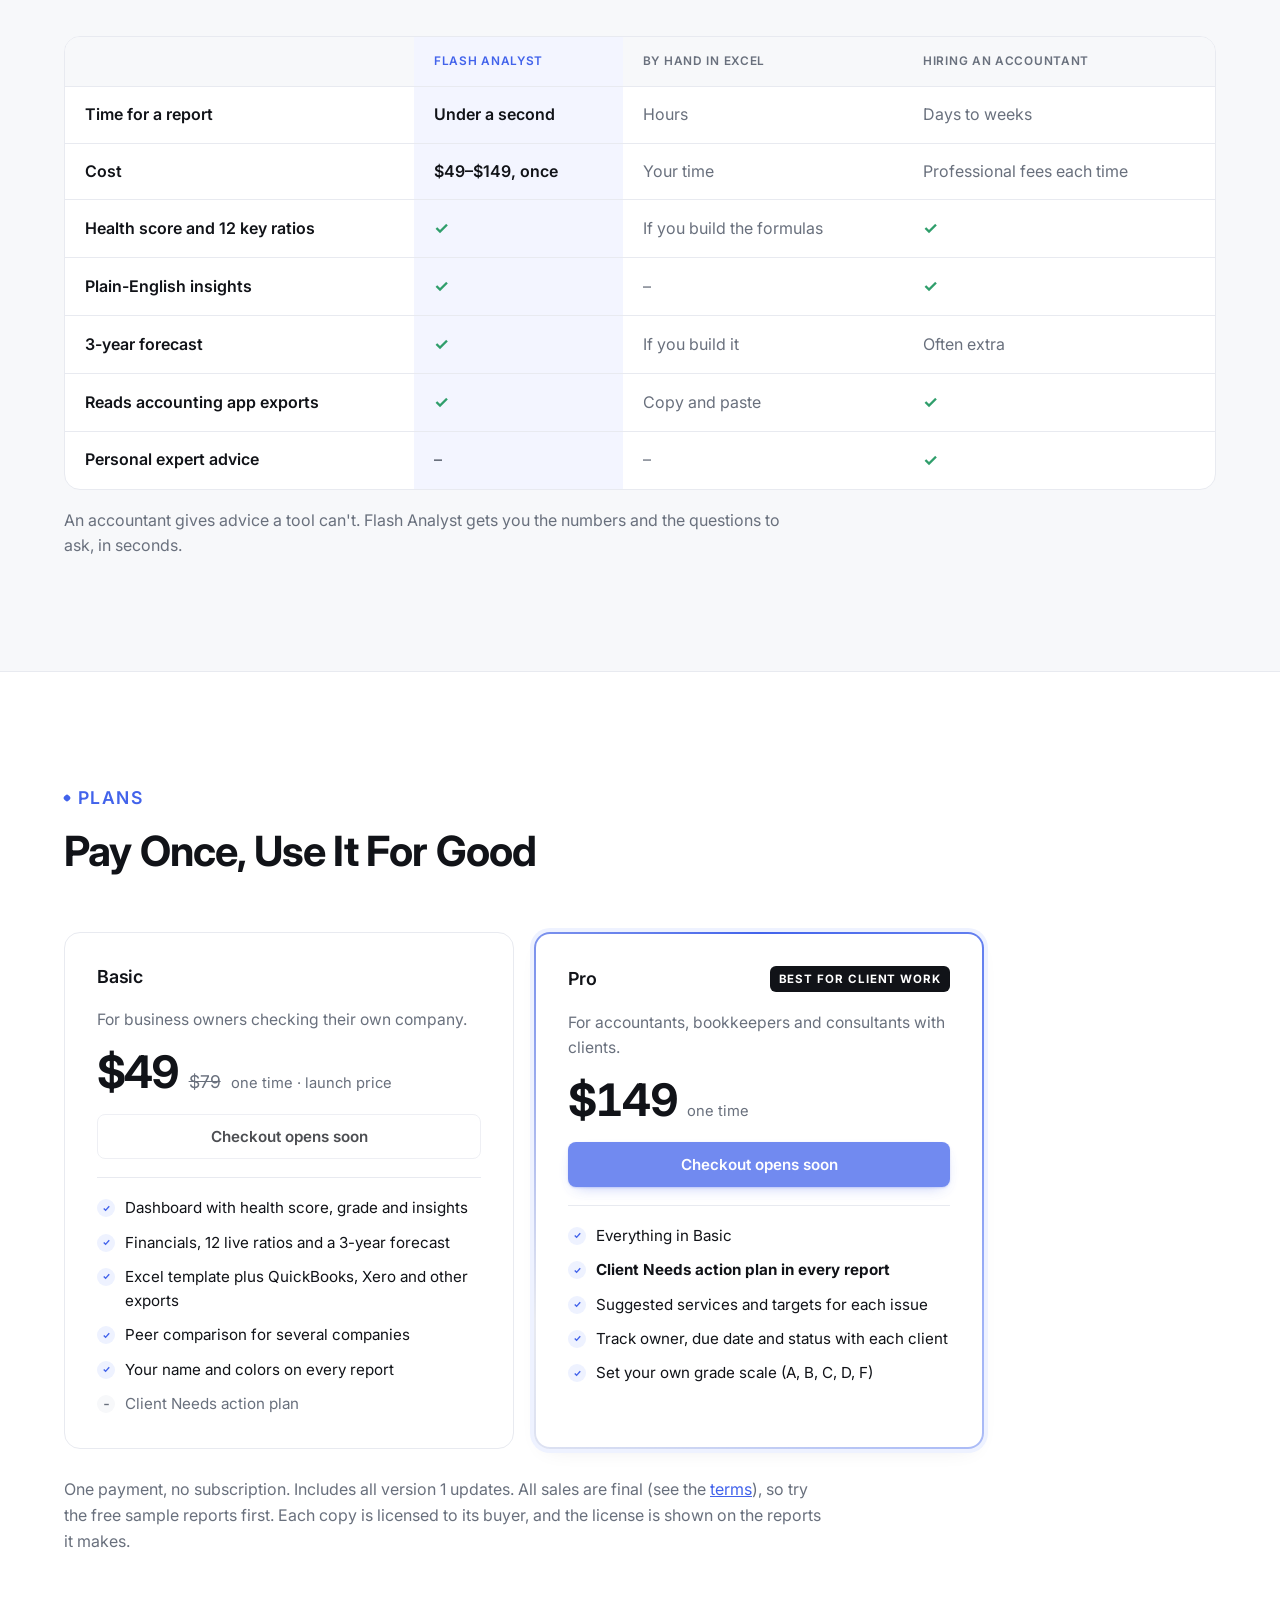
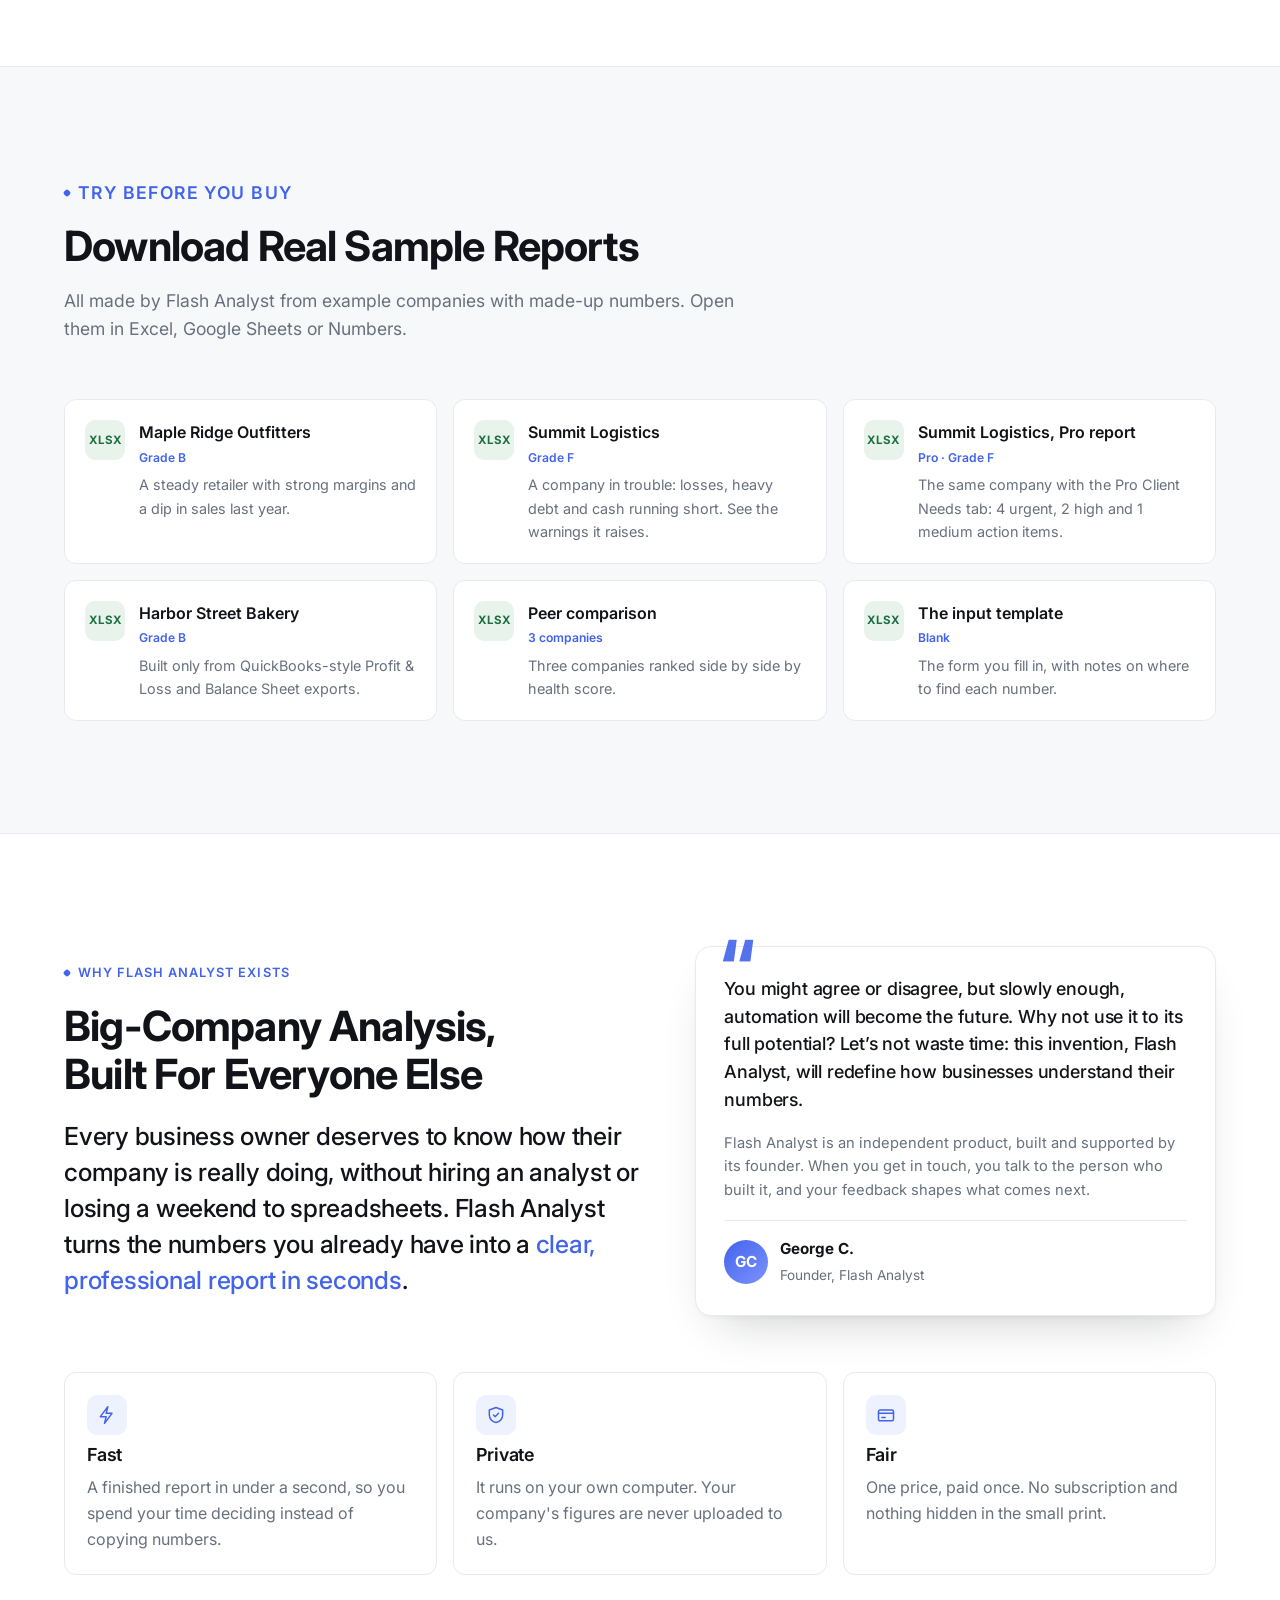
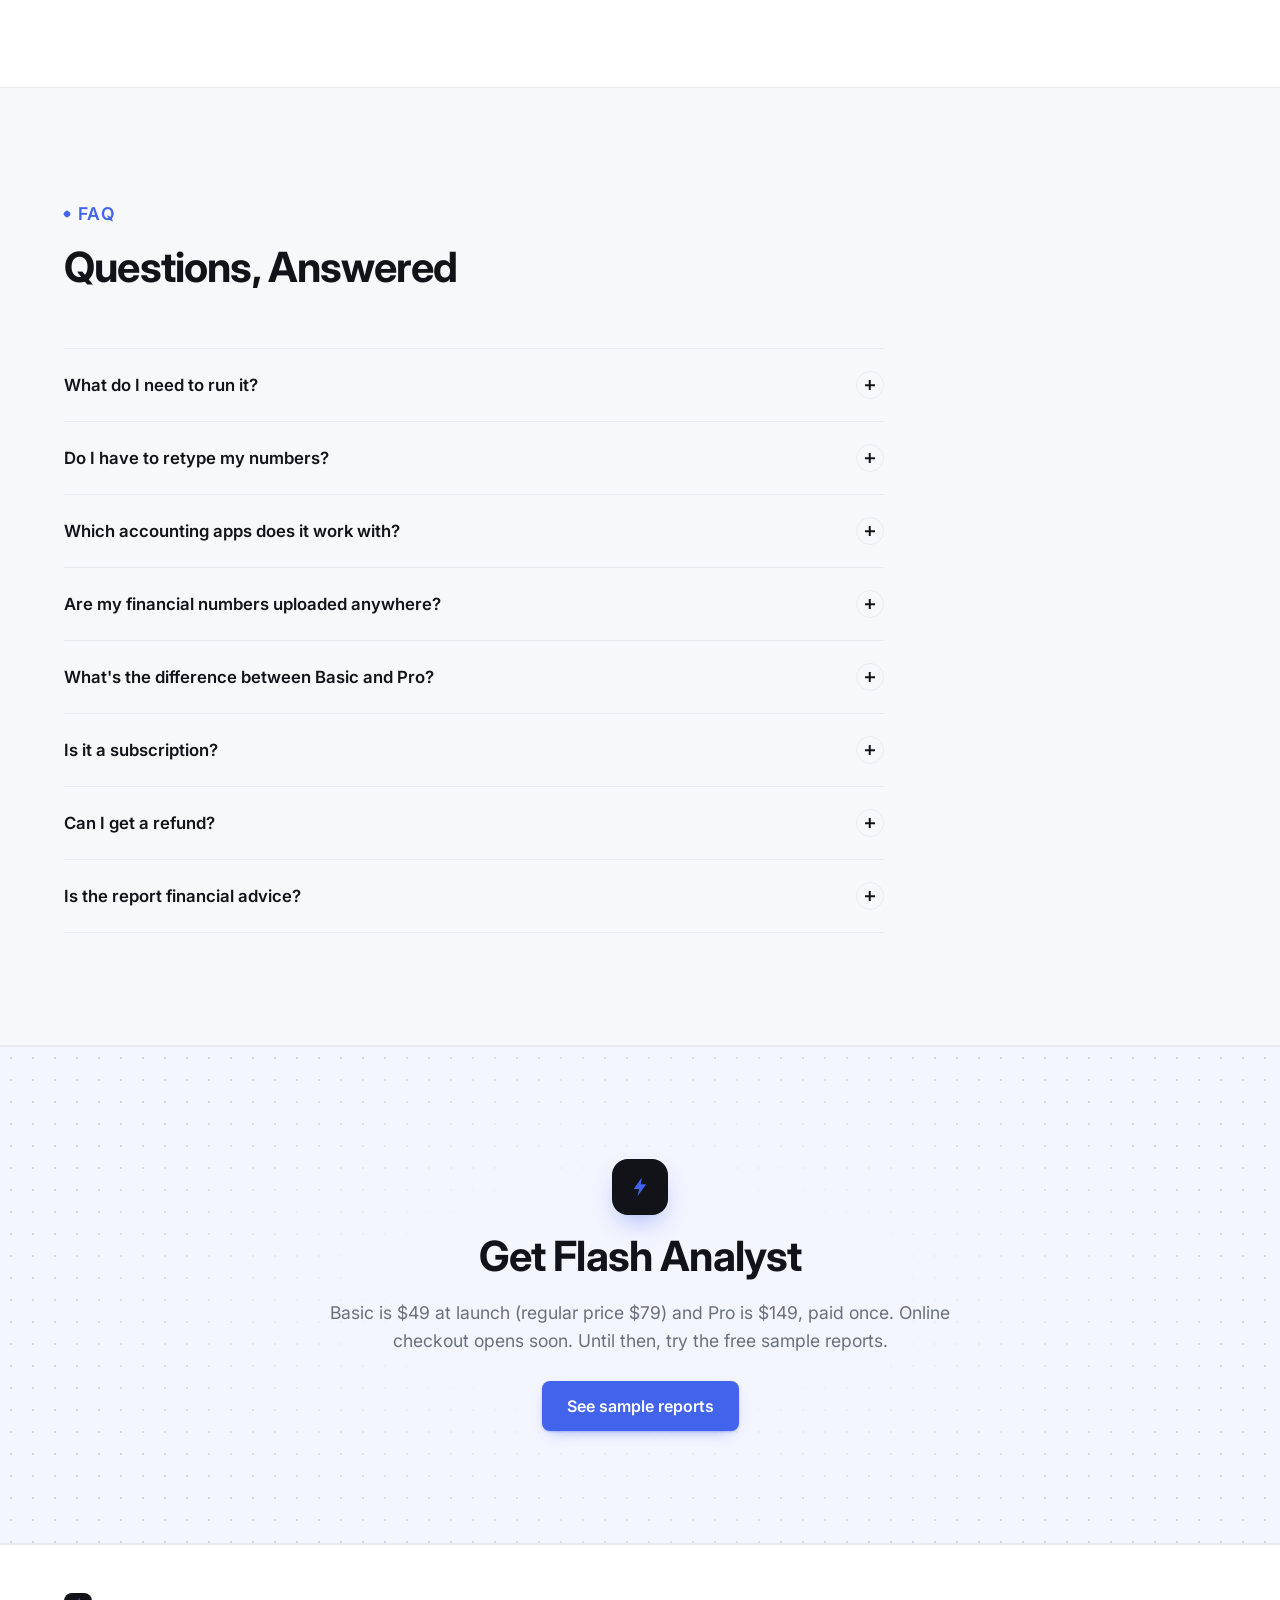
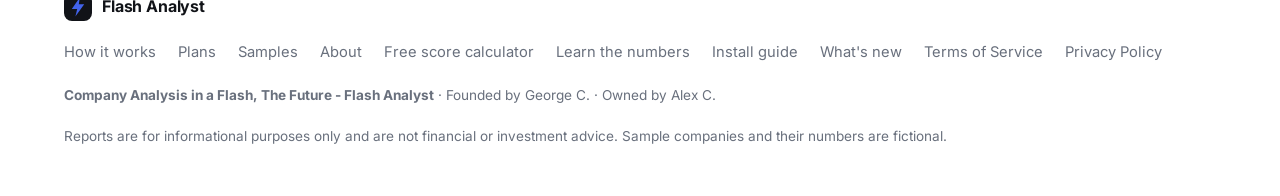
==== commit 28f0a825: "Show Alex C. as owner in the footer and terms Co-Authored-By: Claude Opus 5.5 <noreply@anthropic.com" ====
--- a/index.html
+++ b/index.html
@@ -679,7 +679,7 @@
         <a href="privacy.html">Privacy Policy</a>
       </nav>
     </div>
-    <p><b>Company Analysis in a Flash, The Future - Flash Analyst</b> · Founded by George C.</p>
+    <p><b>Company Analysis in a Flash, The Future - Flash Analyst</b> · Founded by George C. · Owned by Alex C.</p>
     <p>Reports are for informational purposes only and are not financial or investment advice. Sample companies and their numbers are fictional.</p>
   </div>
 </footer>
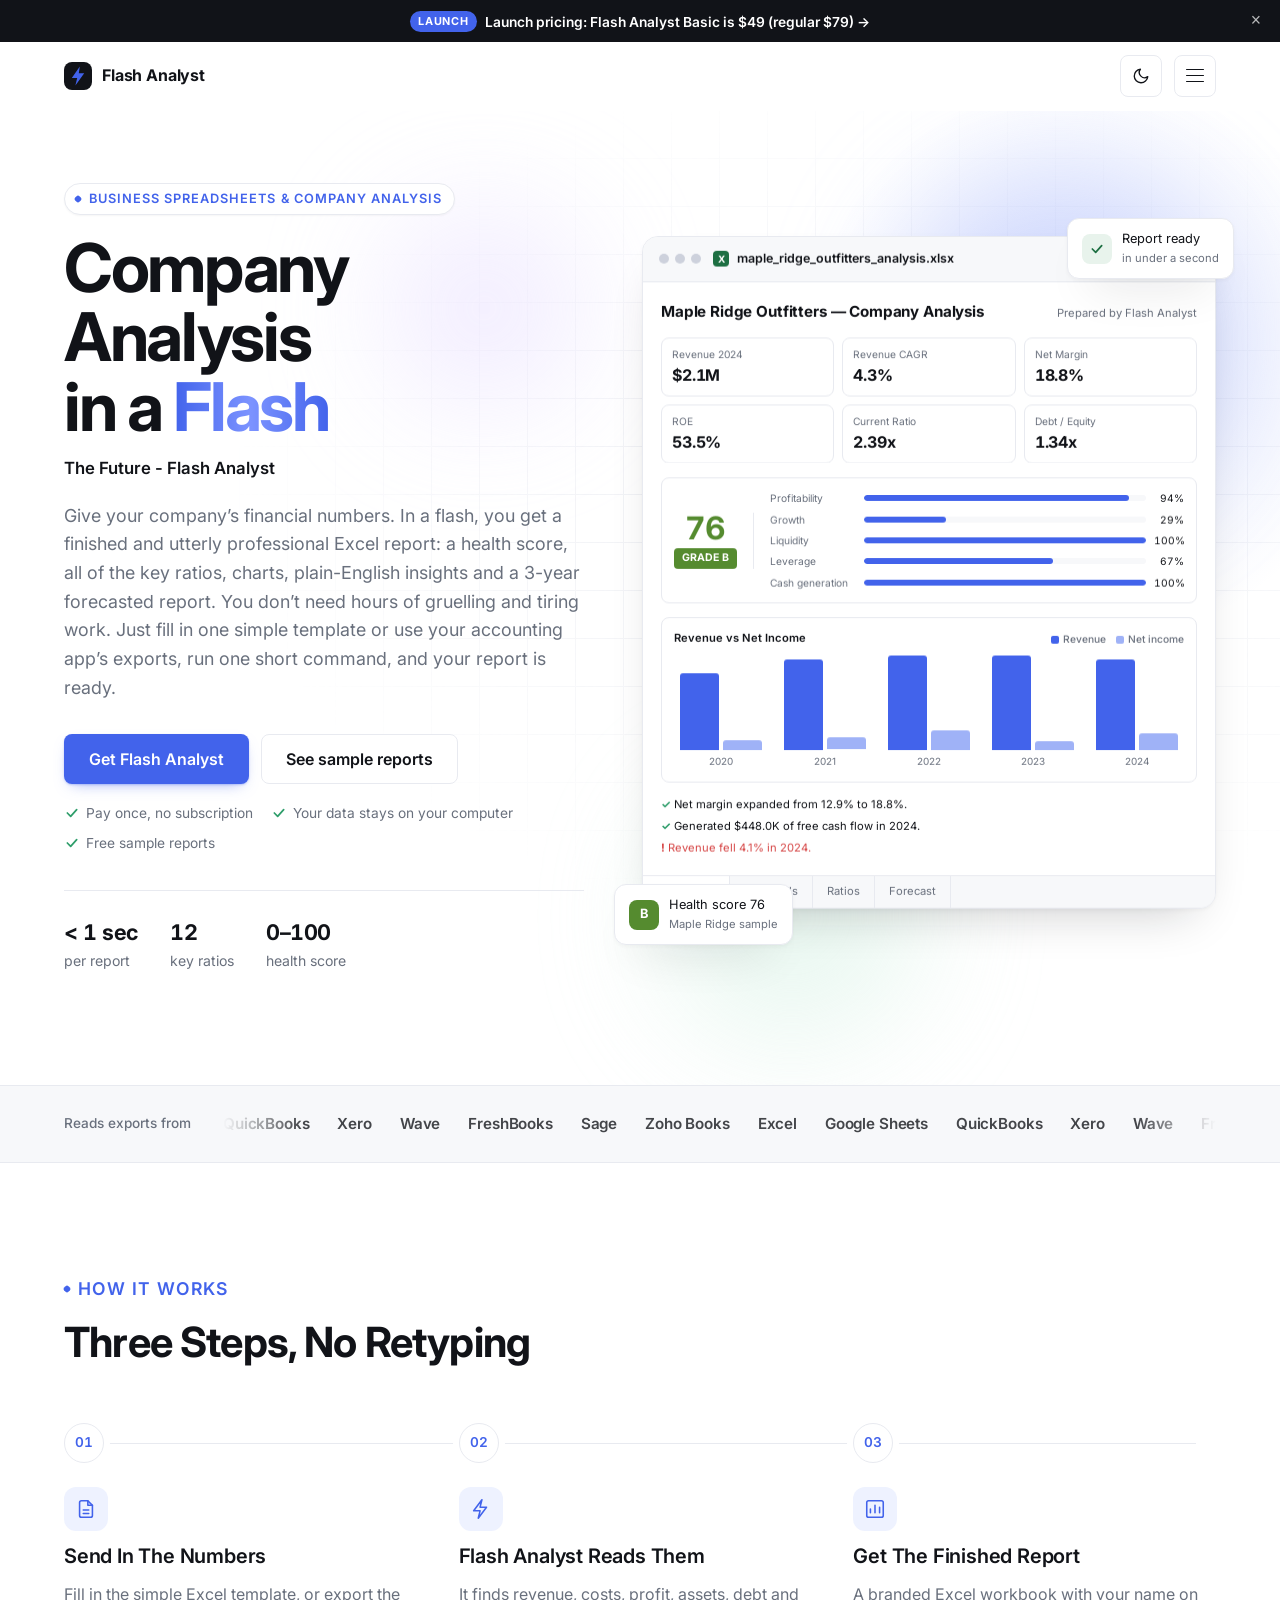
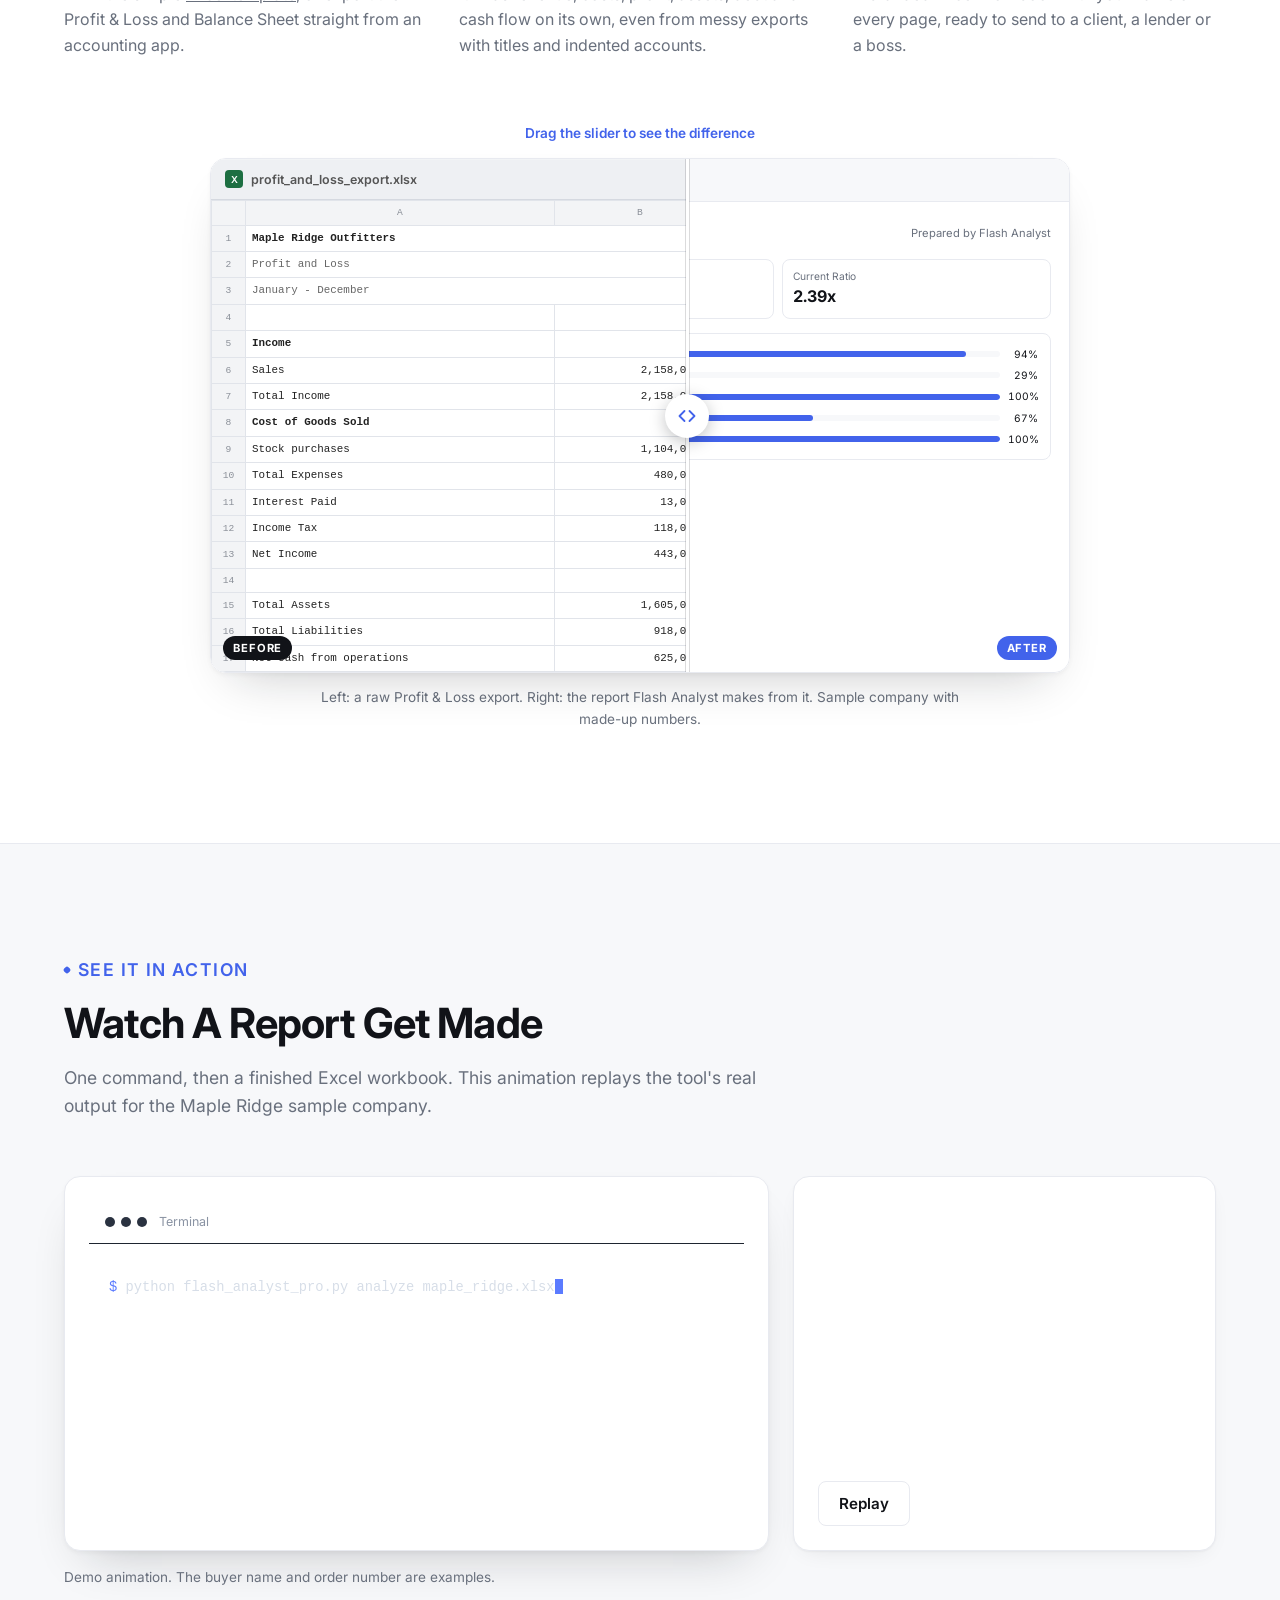
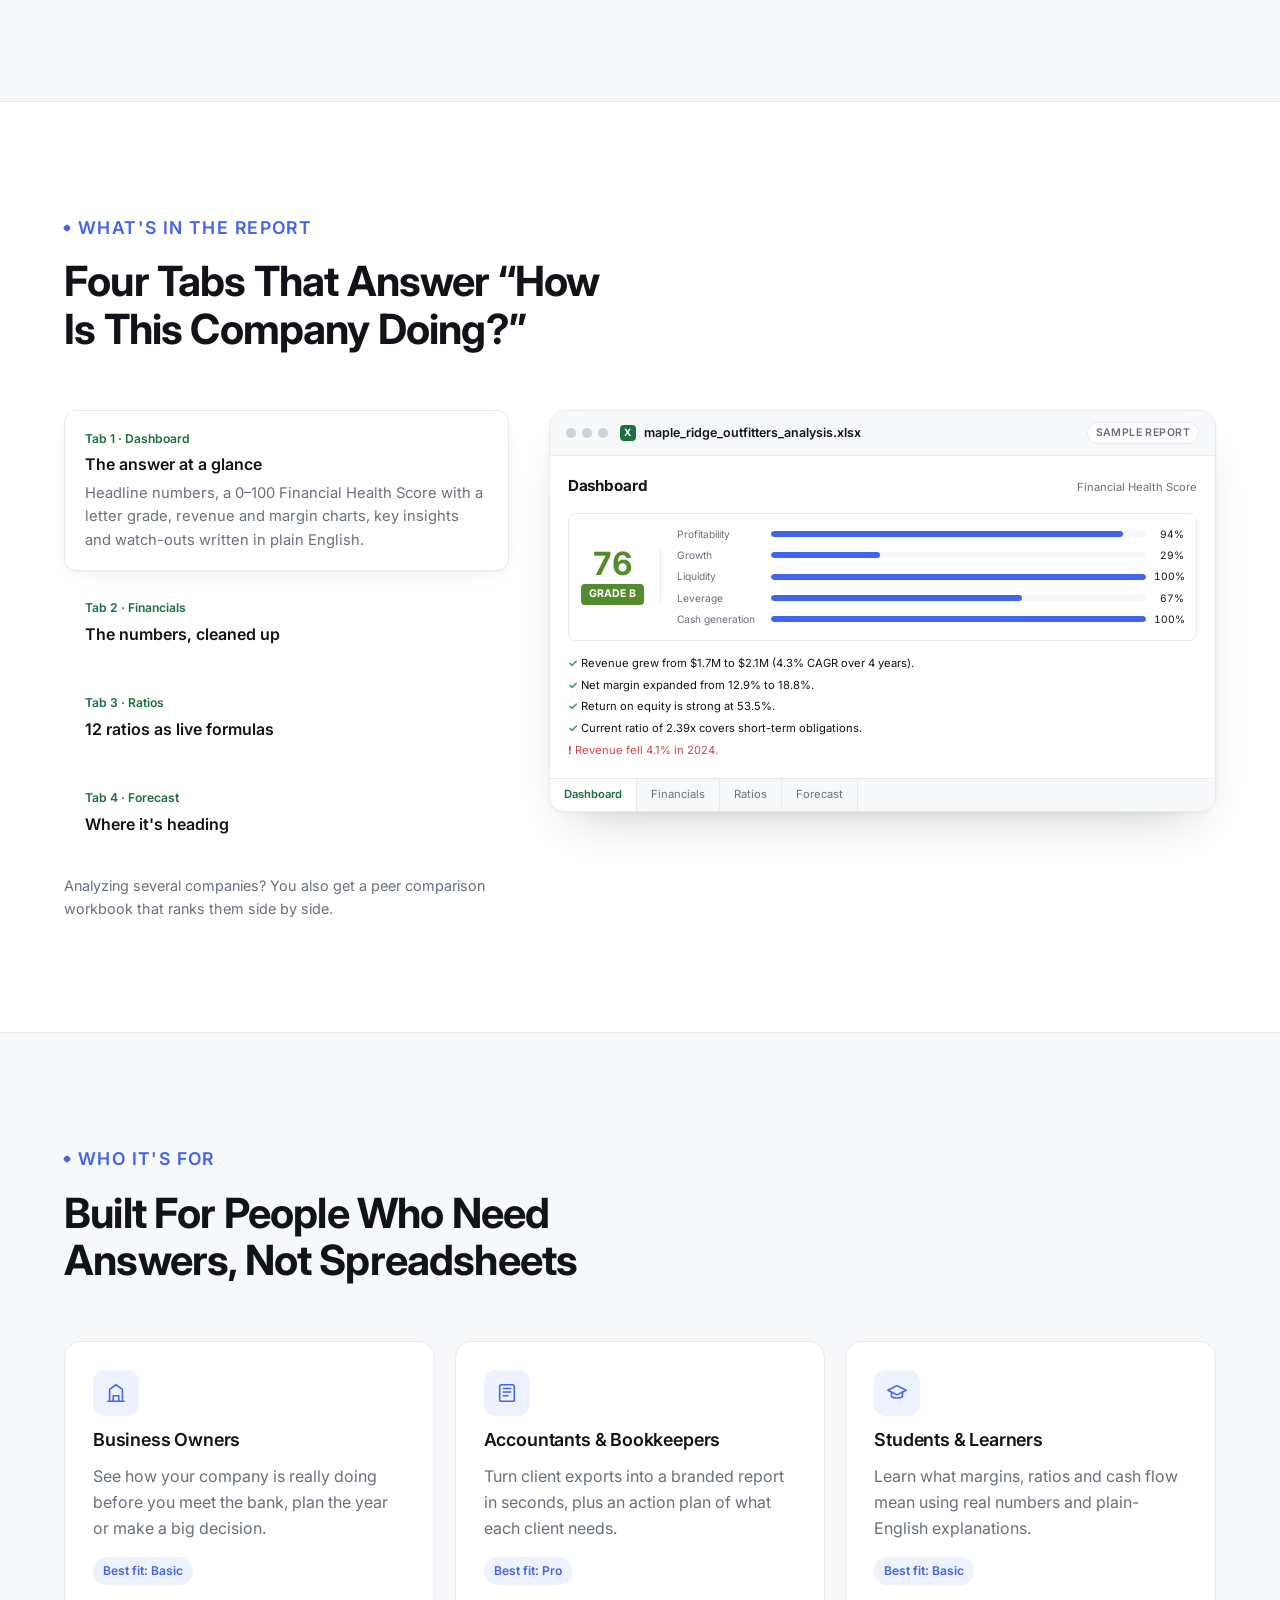
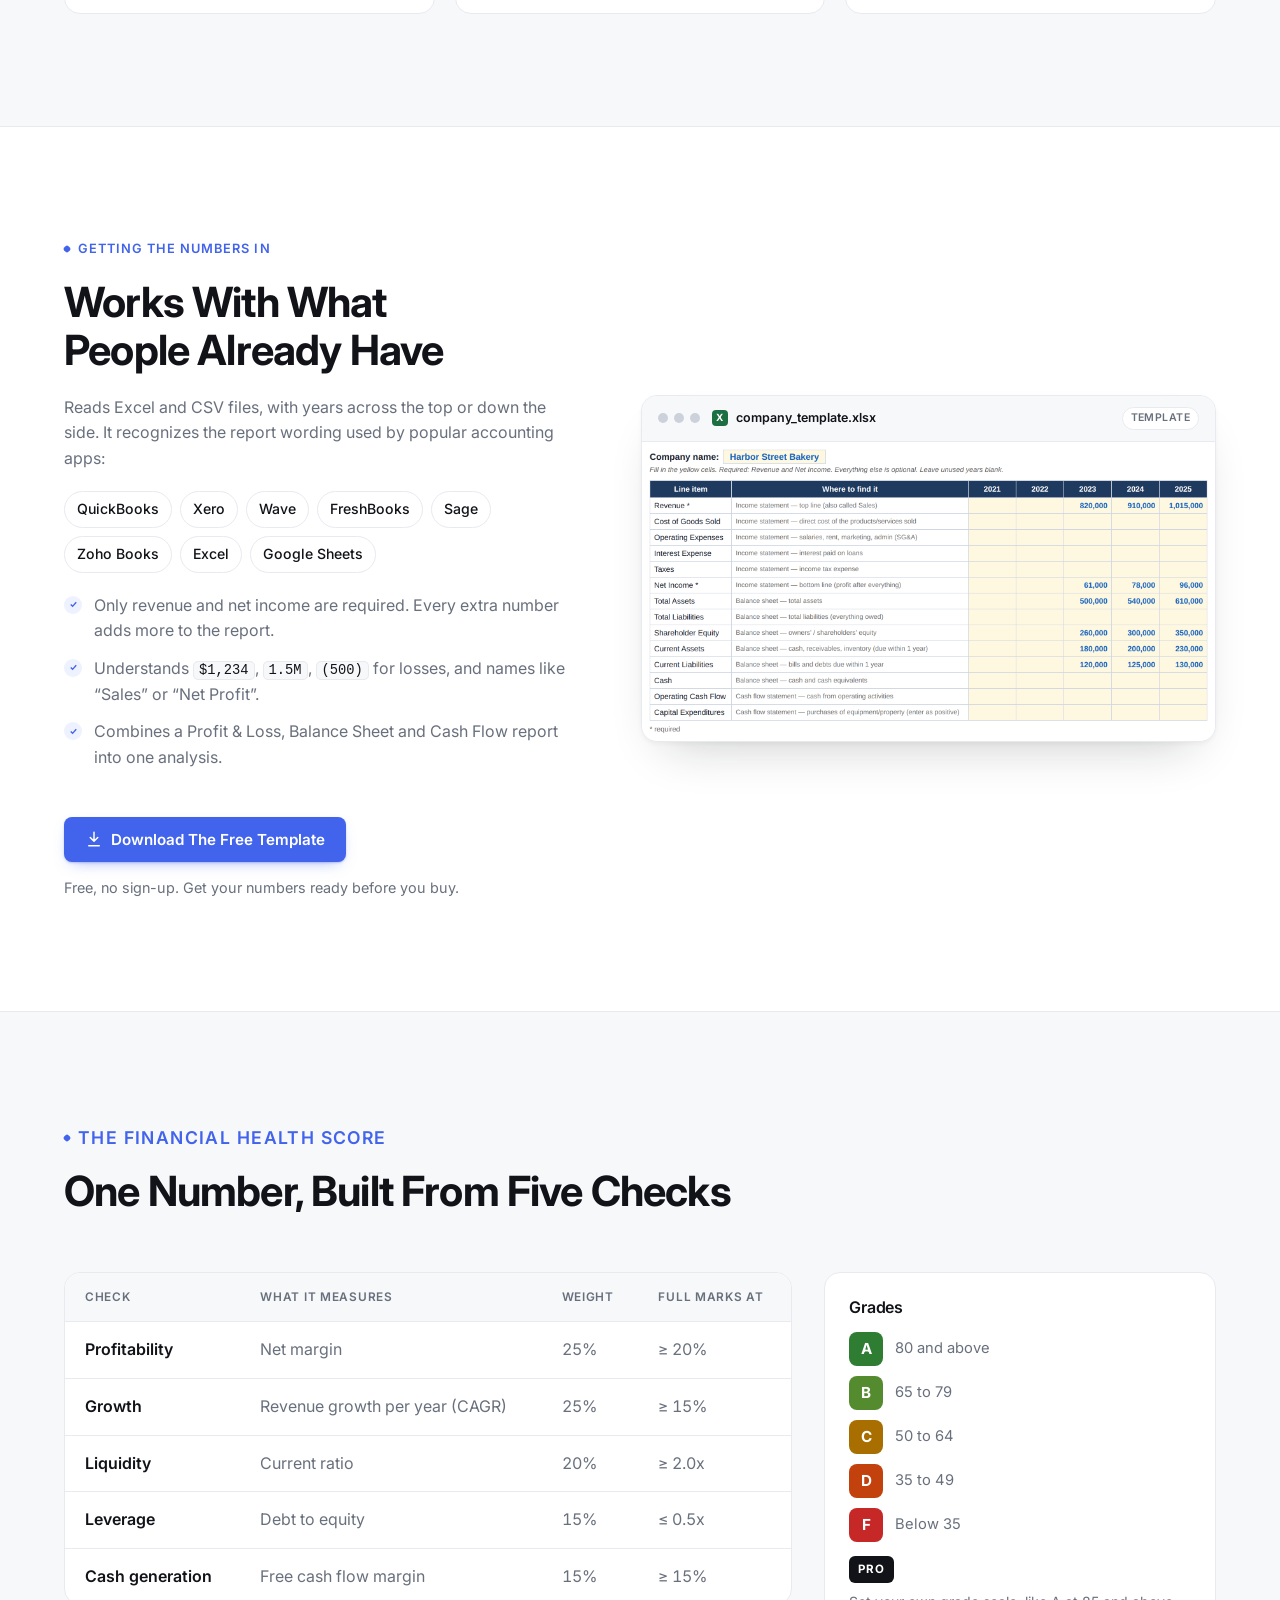
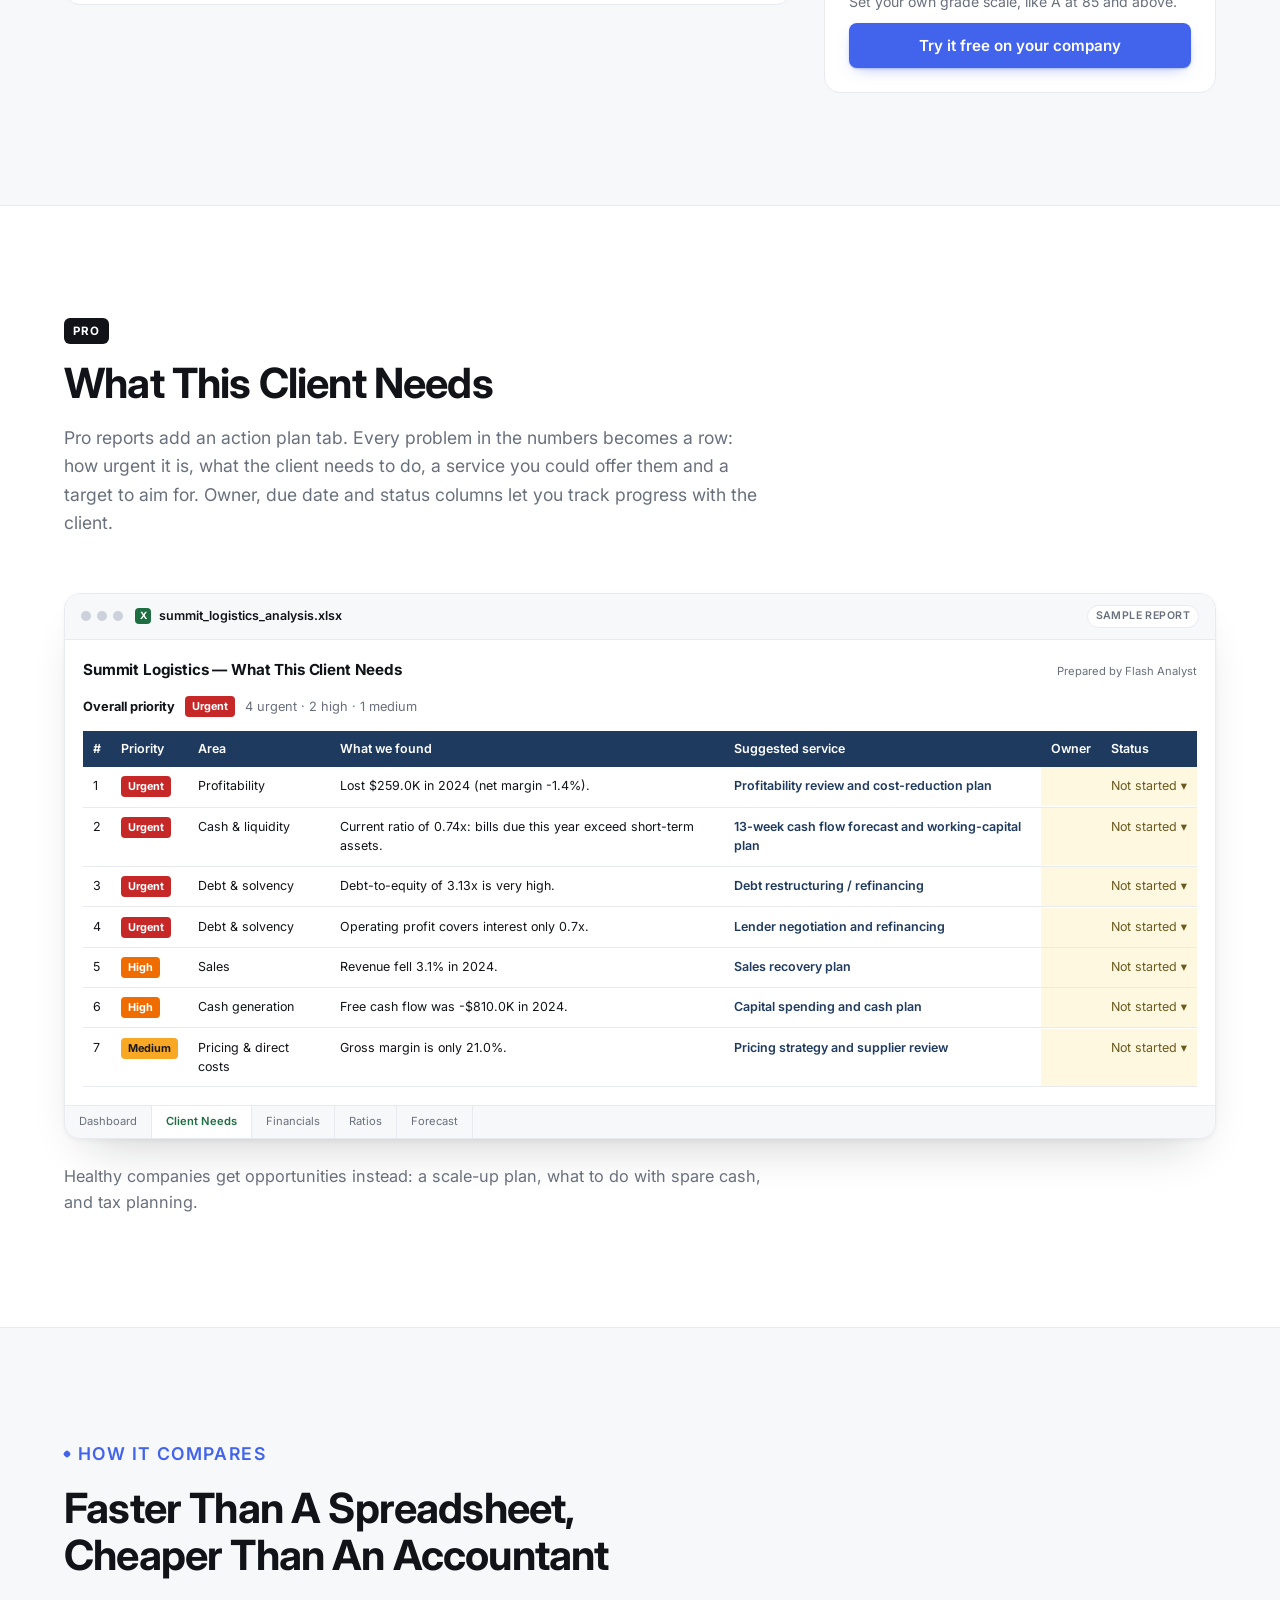
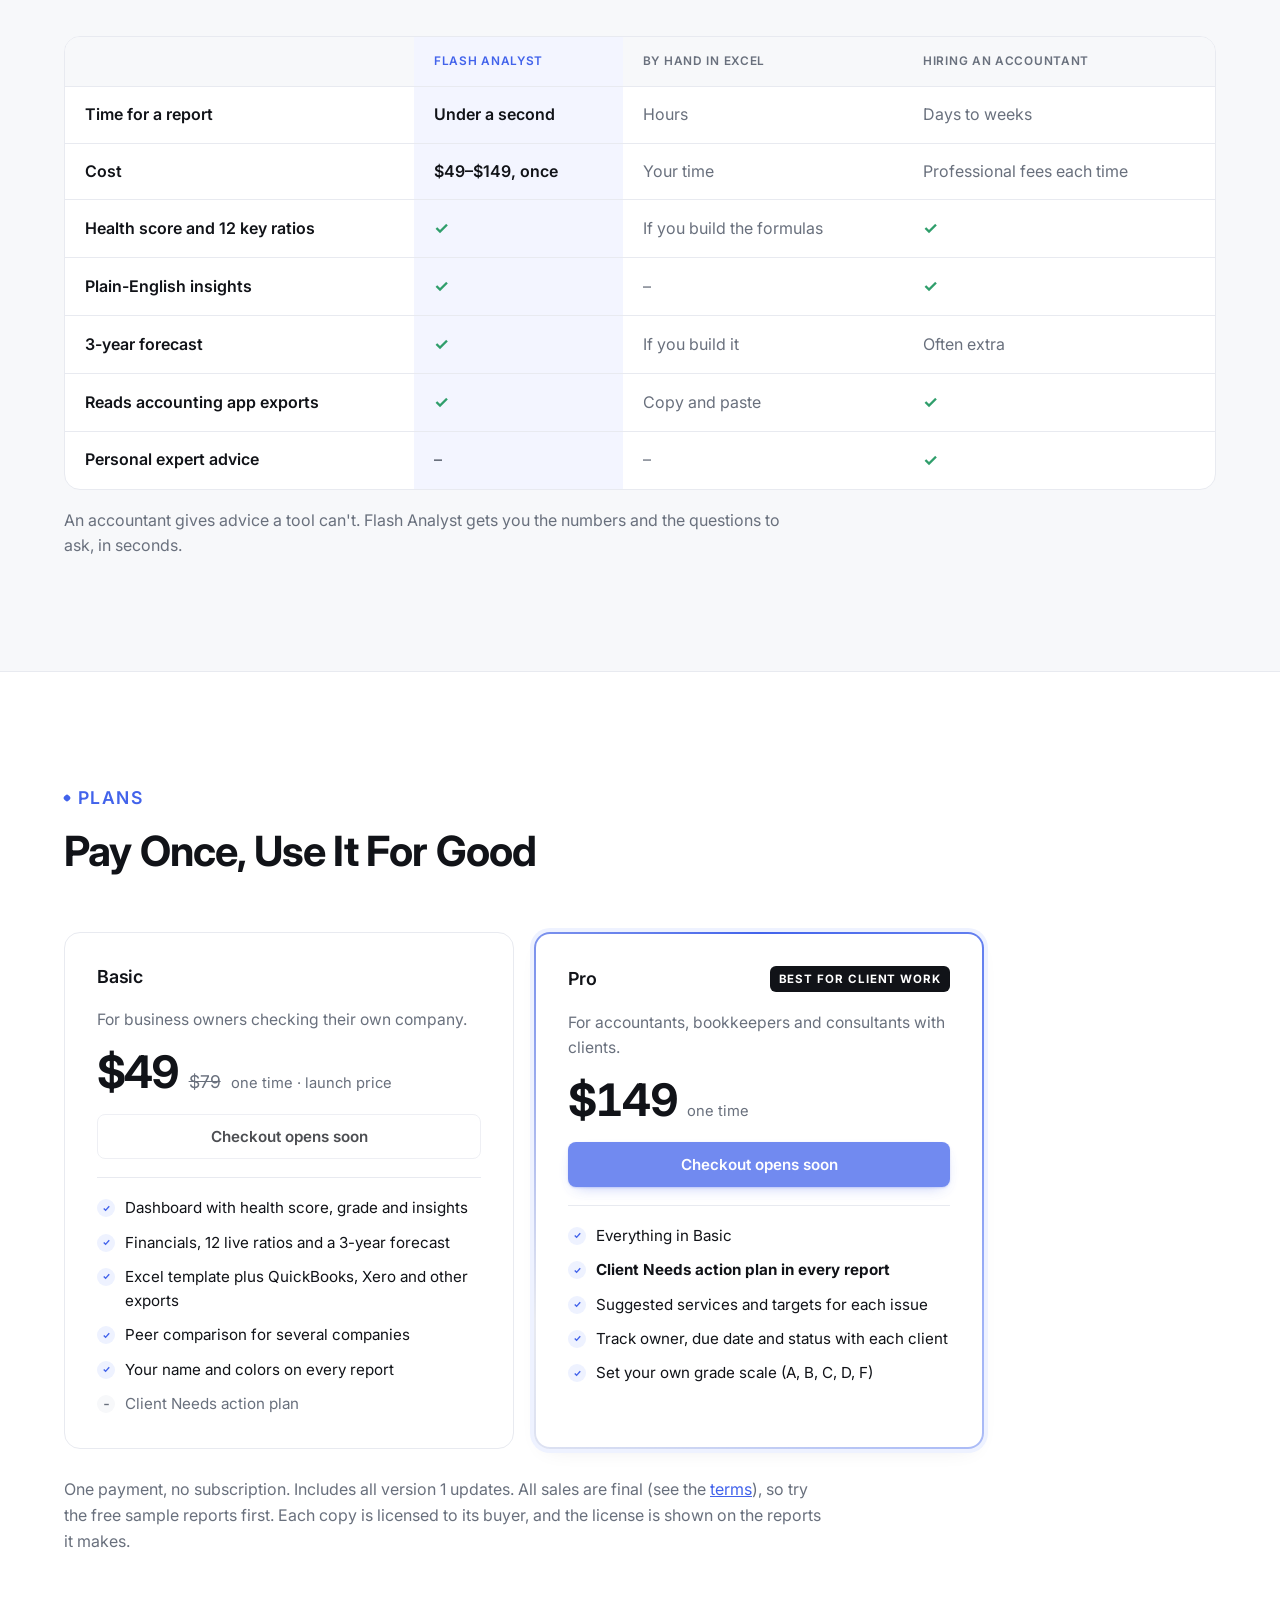
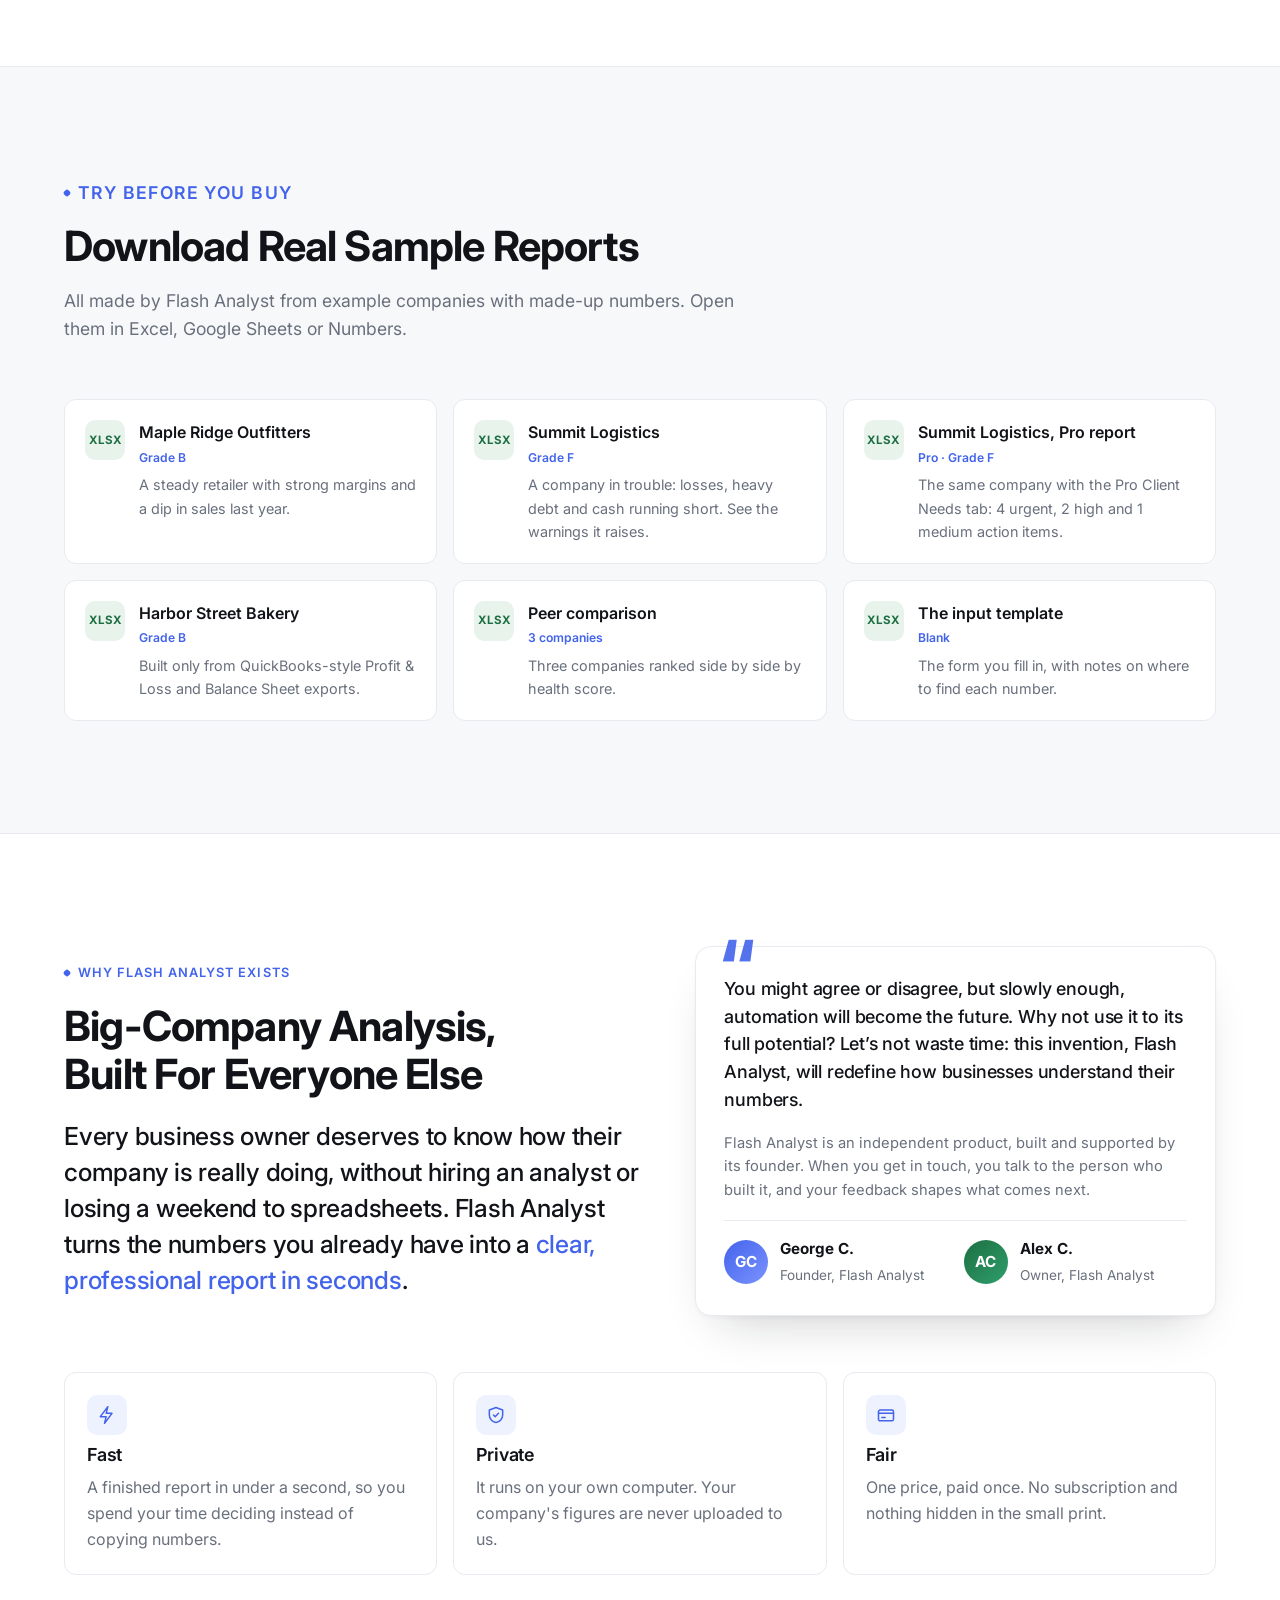
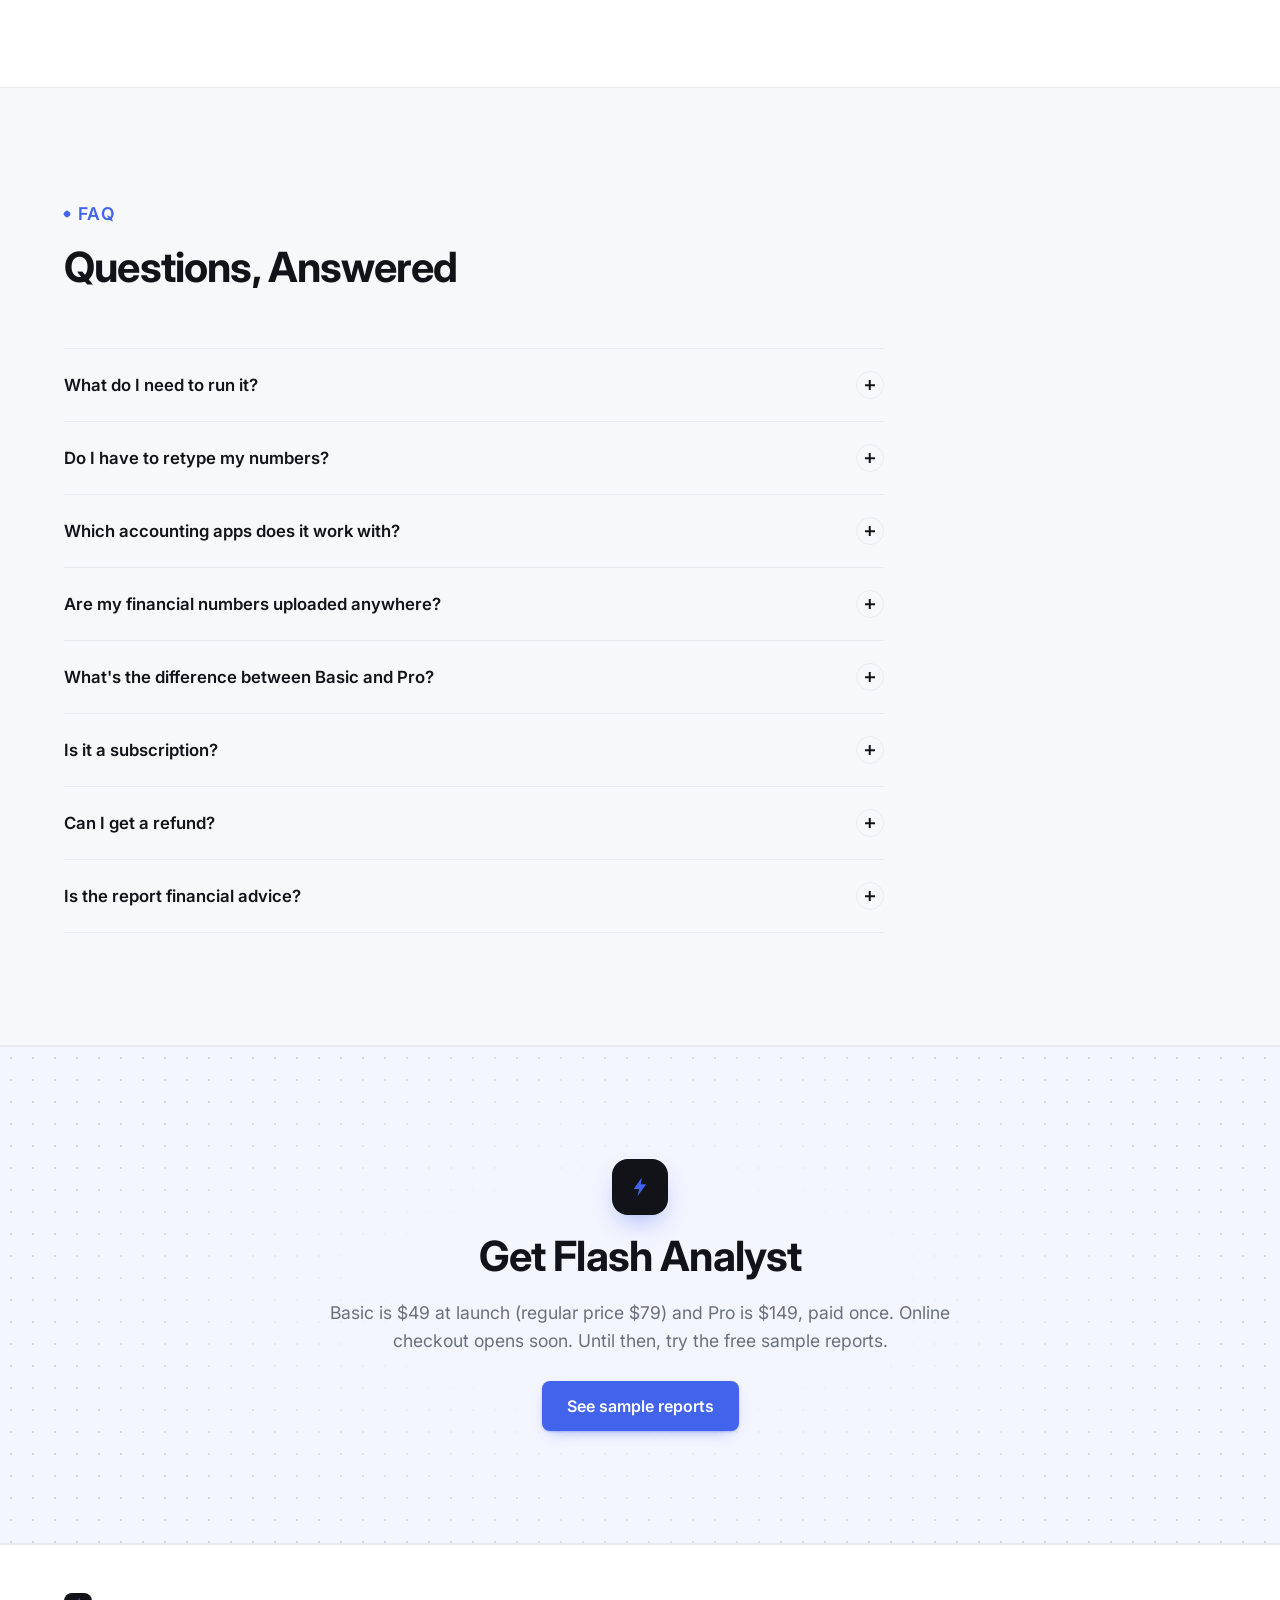
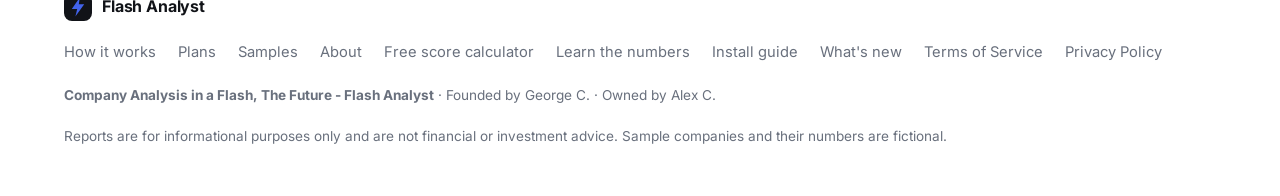
==== commit 3b775537: "Show Alex C. as owner in the About section Co-Authored-By: Claude Opus 5.5 <noreply@anthropic.com> C" ====
--- a/index.html
+++ b/index.html
@@ -587,9 +587,15 @@
       <div class="note-card">
         <p class="quote">You might agree or disagree, but slowly enough, automation will become the future. Why not use it to its full potential? Let’s not waste time: this invention, Flash Analyst, will redefine how businesses understand their numbers.</p>
         <p class="aside">Flash Analyst is an independent product, built and supported by its founder. When you get in touch, you talk to the person who built it, and your feedback shapes what comes next.</p>
-        <div class="sig">
-          <span class="avatar initials" aria-hidden="true">GC</span>
-          <span><b>George C.</b><small>Founder, Flash Analyst</small></span>
+        <div class="sigs">
+          <div class="sig">
+            <span class="avatar initials" aria-hidden="true">GC</span>
+            <span><b>George C.</b><small>Founder, Flash Analyst</small></span>
+          </div>
+          <div class="sig">
+            <span class="avatar initials owner" aria-hidden="true">AC</span>
+            <span><b>Alex C.</b><small>Owner, Flash Analyst</small></span>
+          </div>
         </div>
       </div>
     </div>
--- a/assets/site.css
+++ b/assets/site.css
@@ -749,3 +749,7 @@
 .share-btns { display: flex; gap: 10px; }
 .share-btns .btn { flex: 1; padding: 10px 14px; font-size: .9rem; }
 .share-note { margin: 0; font-size: .78rem; color: var(--muted); }
+.sigs { display: grid; grid-template-columns: repeat(2, minmax(0, 1fr)); gap: 16px; padding-top: 16px; border-top: 1px solid var(--line); }
+.sigs .sig { padding-top: 0; border-top: 0; }
+.sig .avatar.initials.owner { background: linear-gradient(135deg, #1D6F42, #2F9E6B); }
+@media (max-width: 420px) { .sigs { grid-template-columns: minmax(0, 1fr); } }
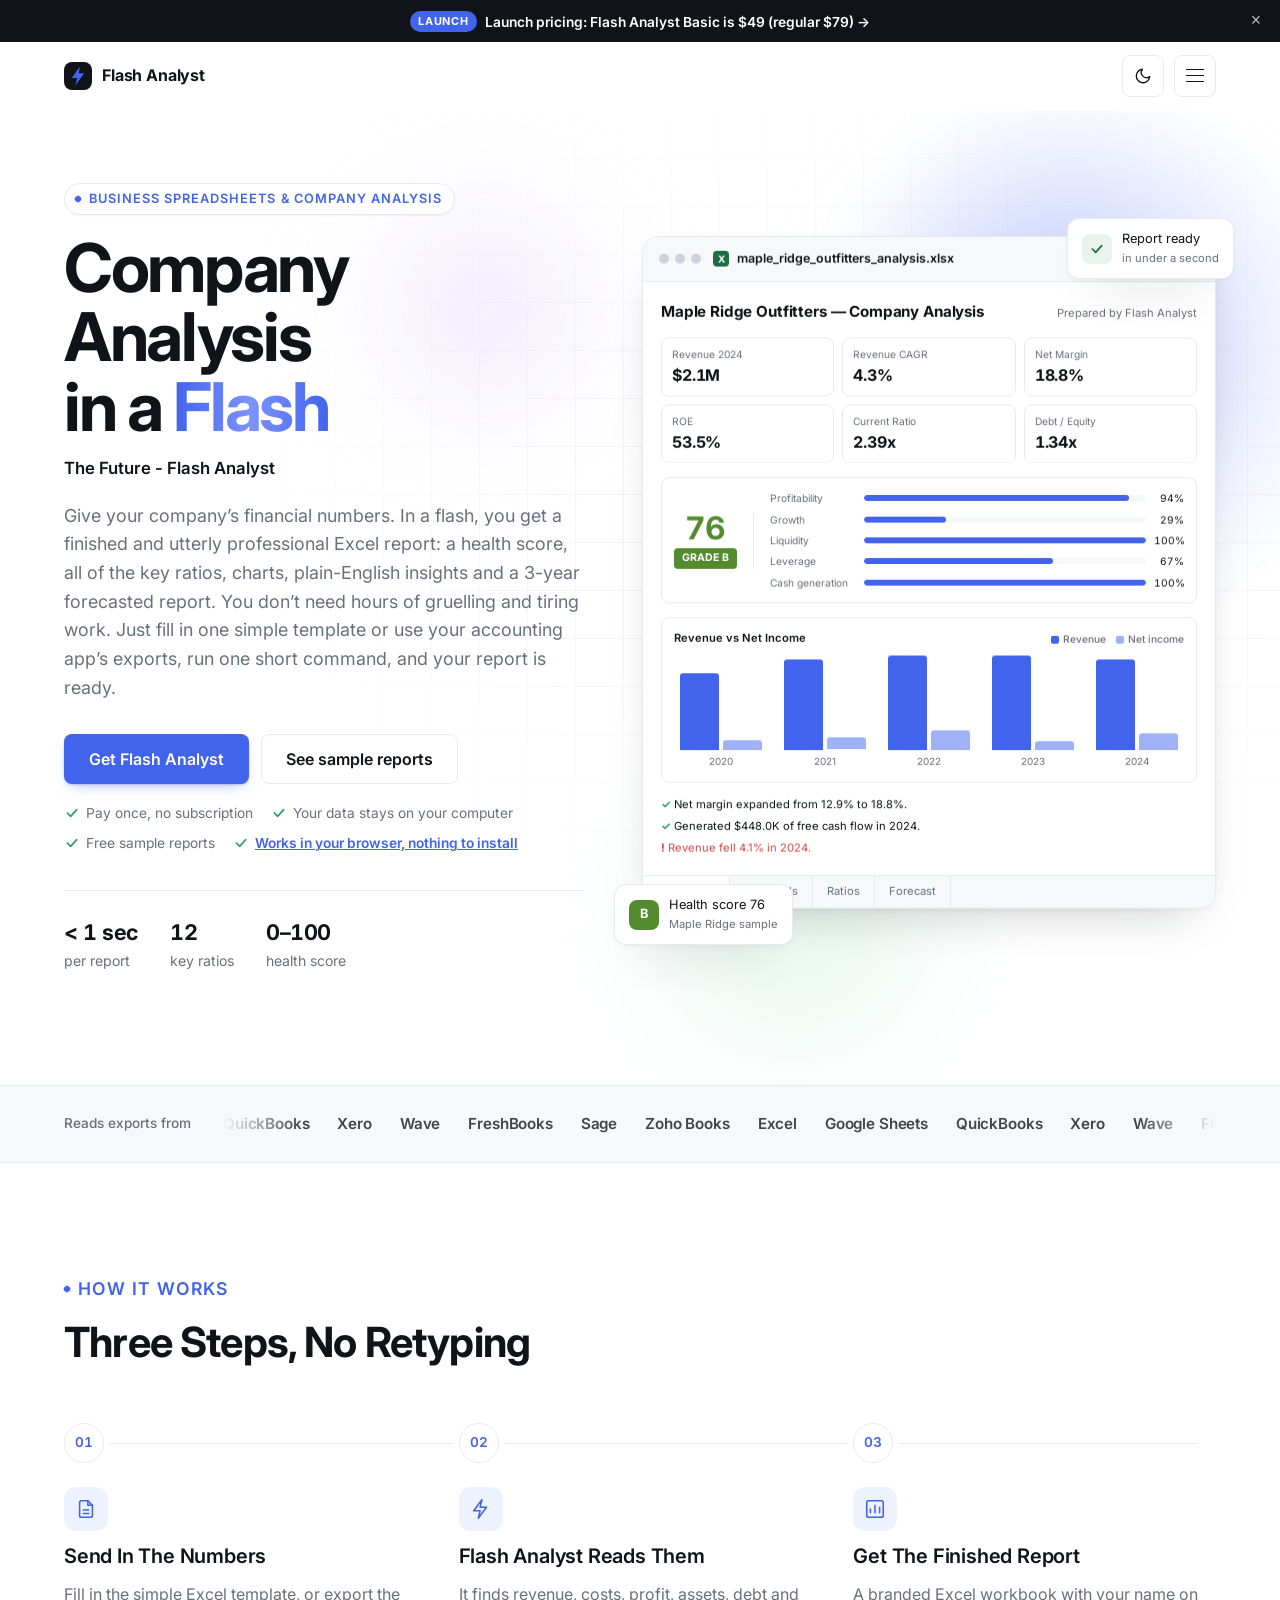
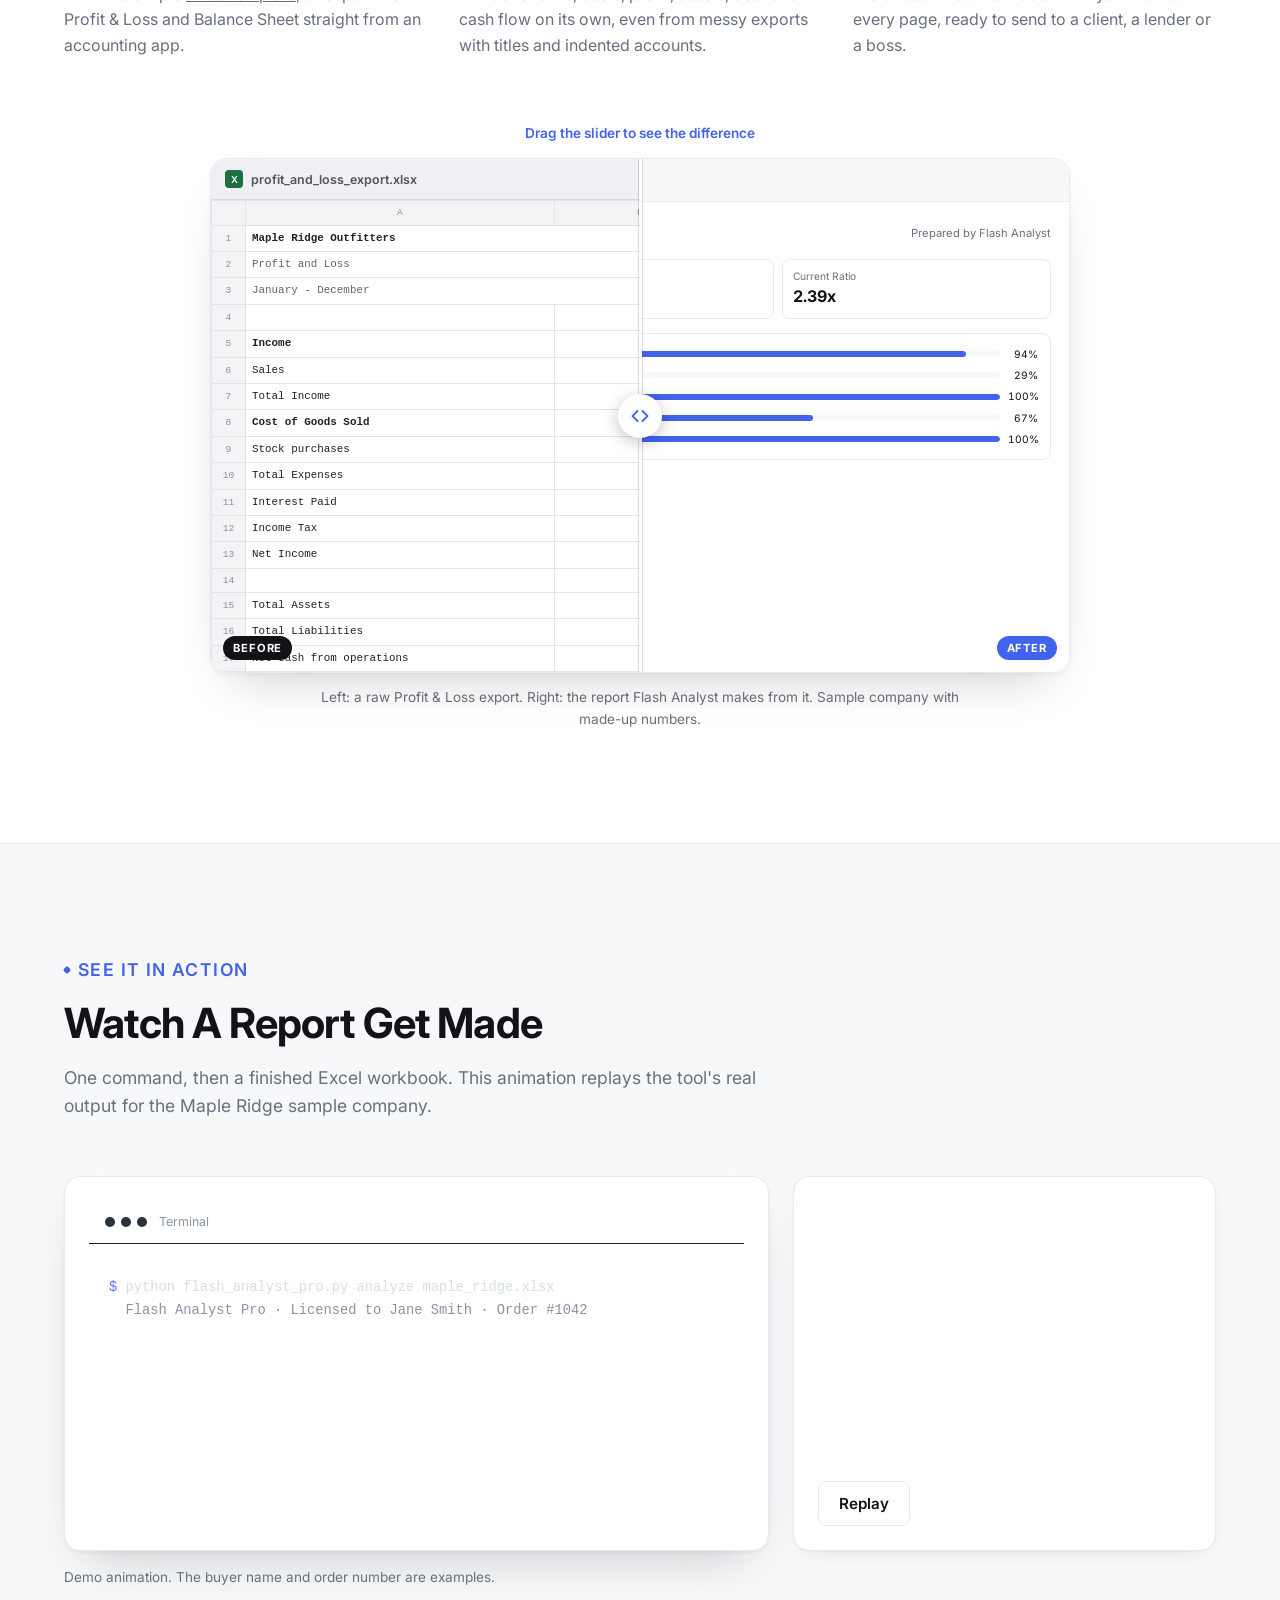
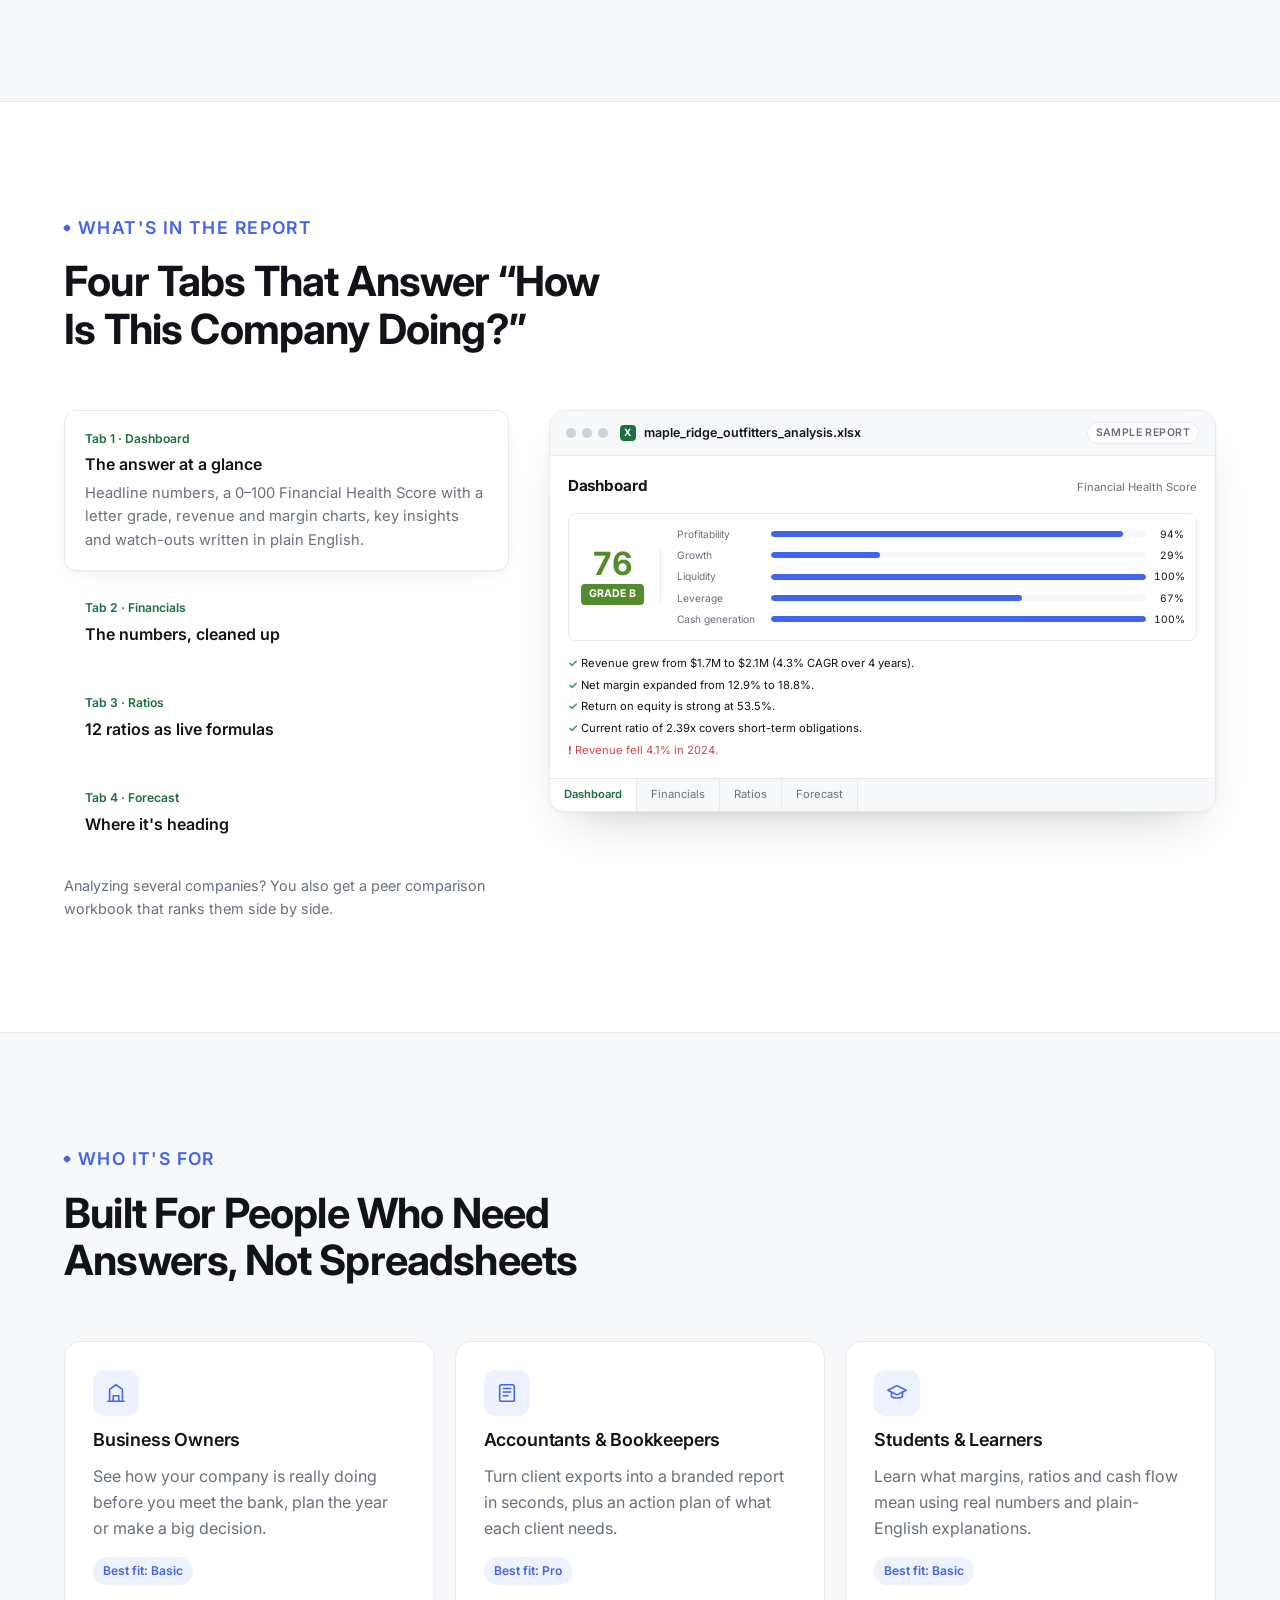
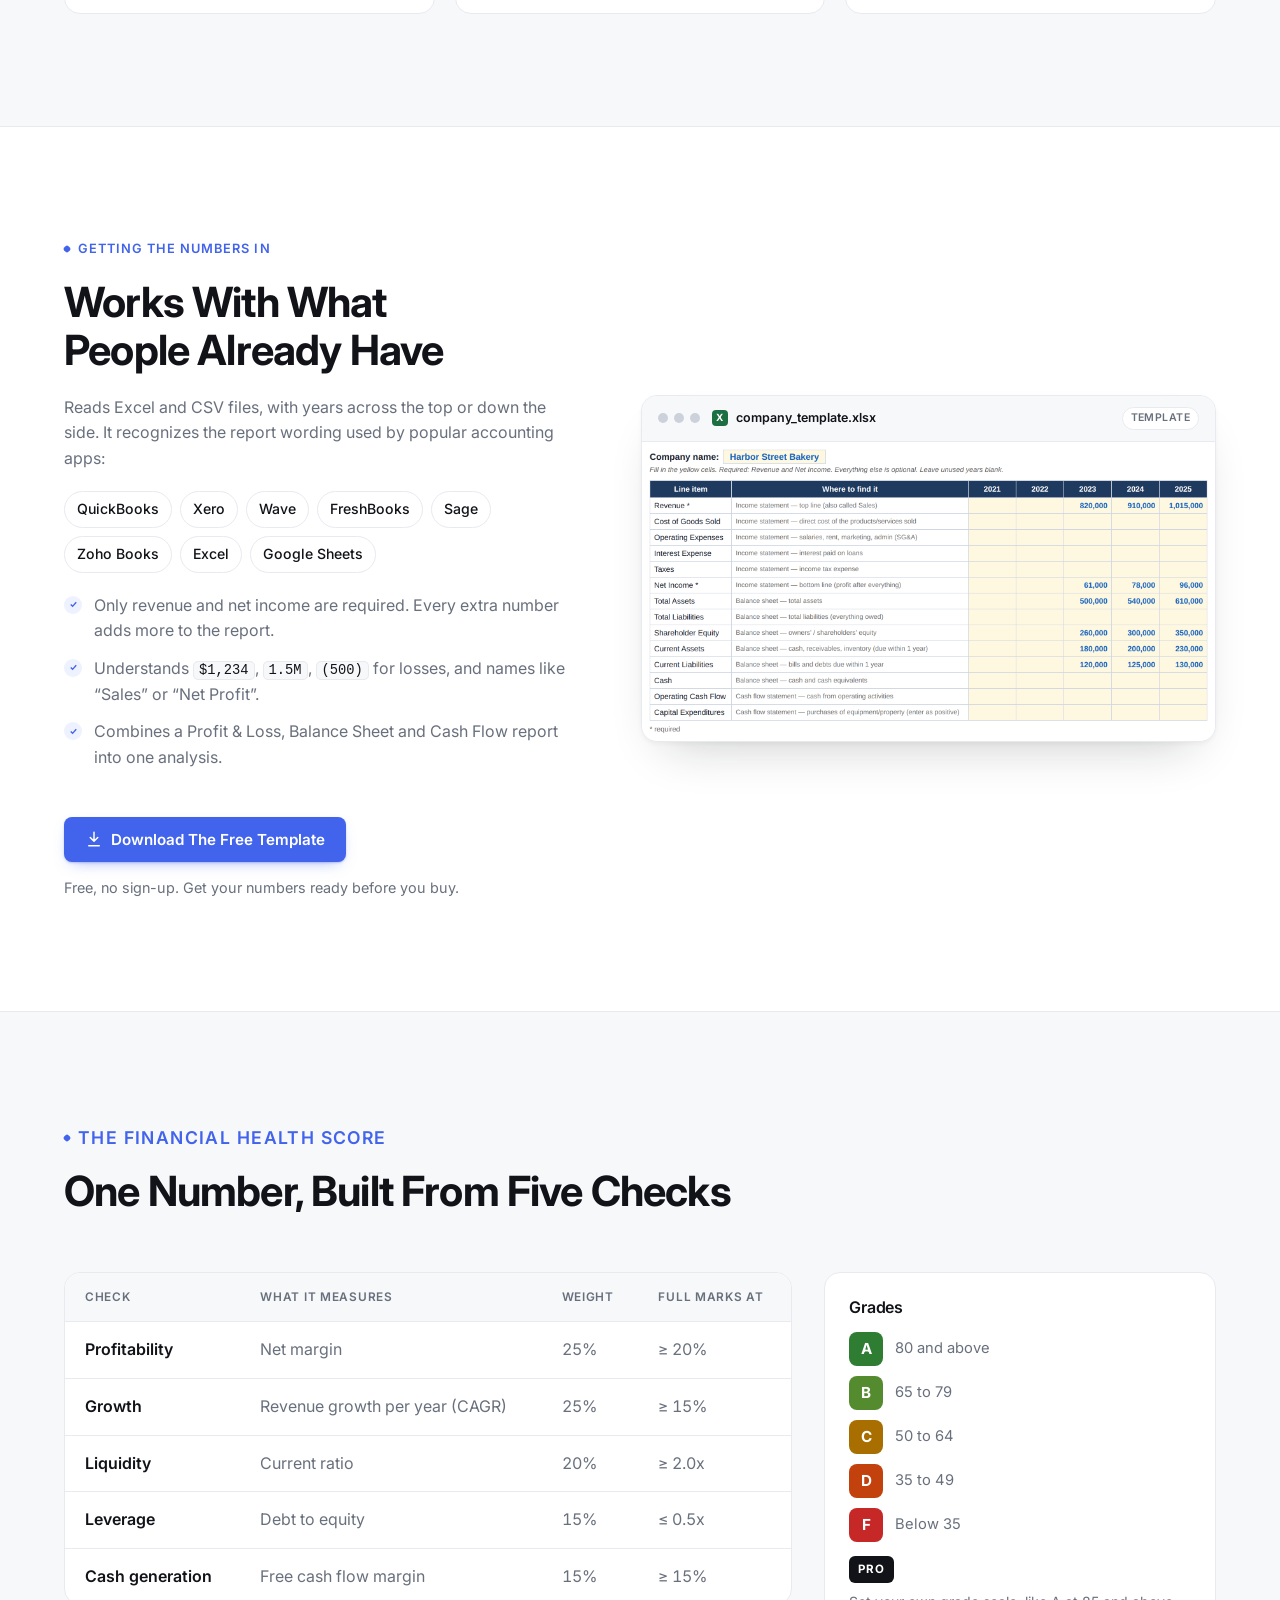
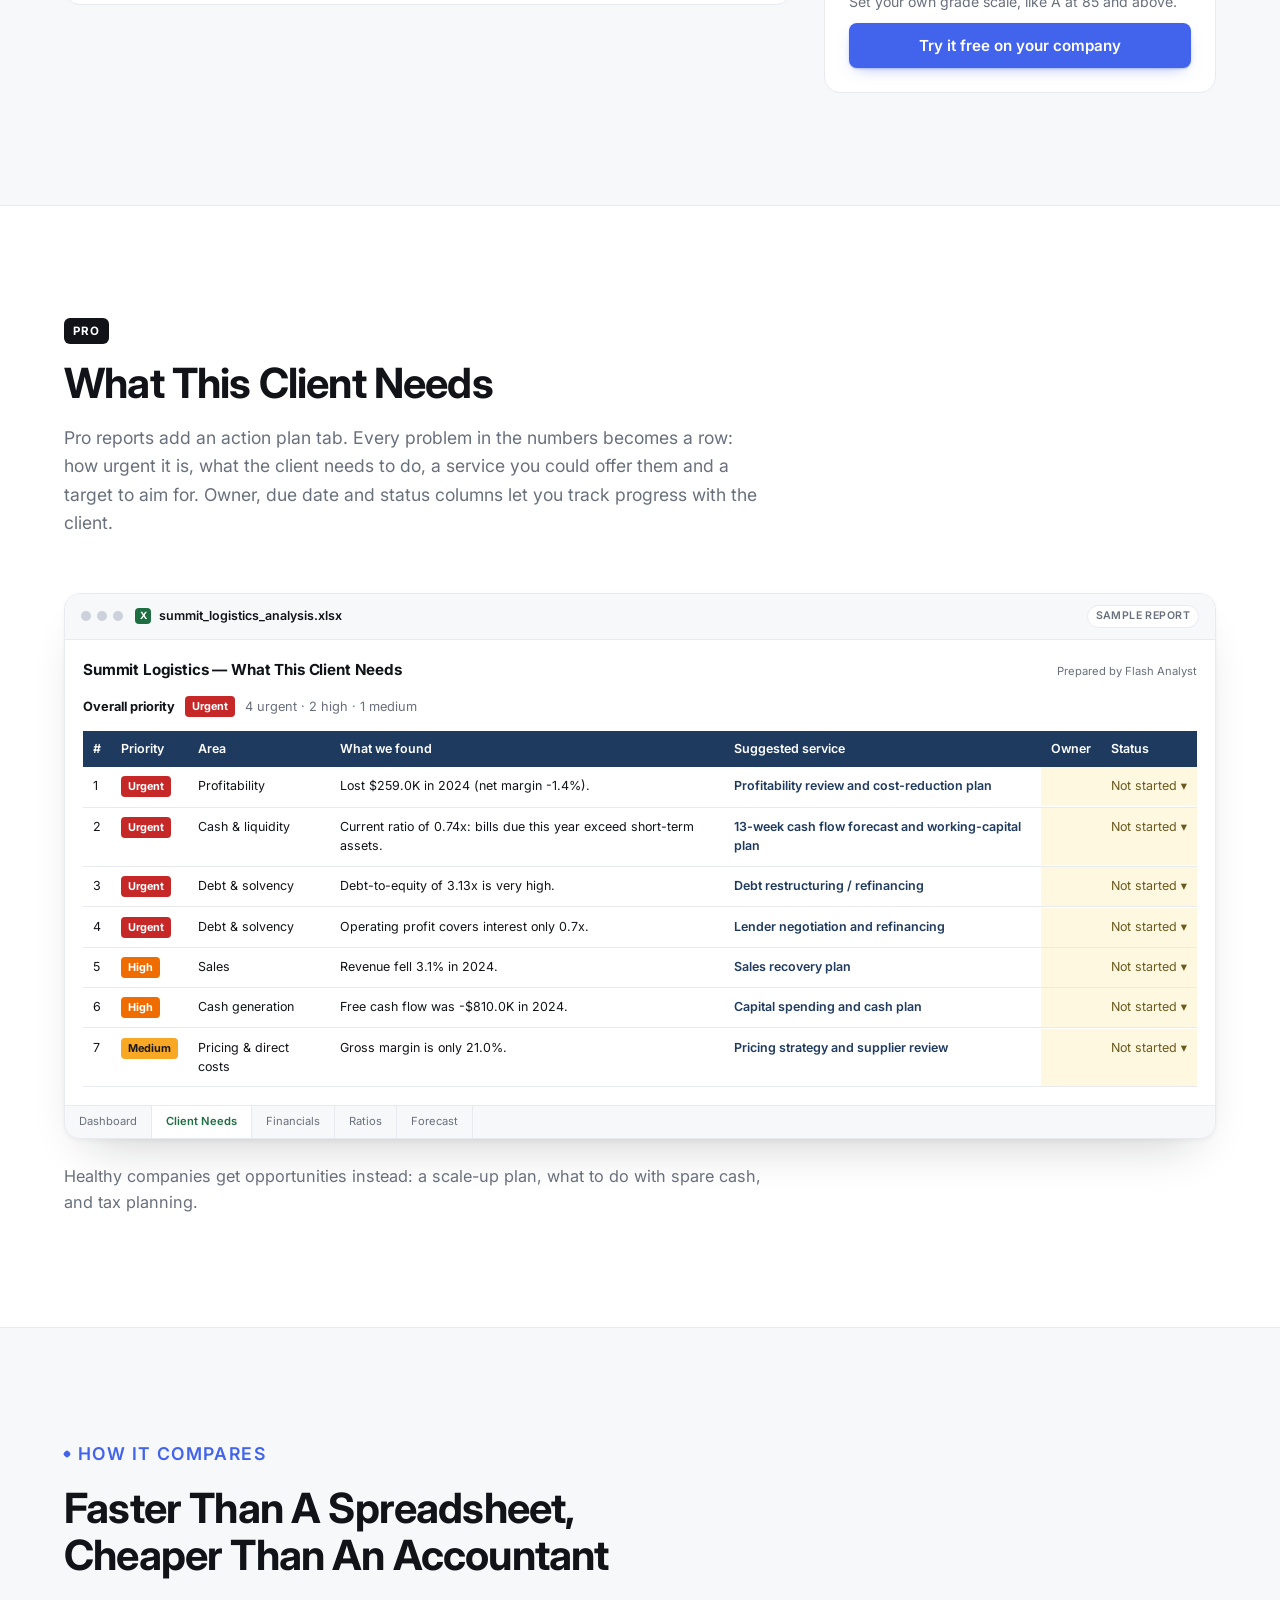
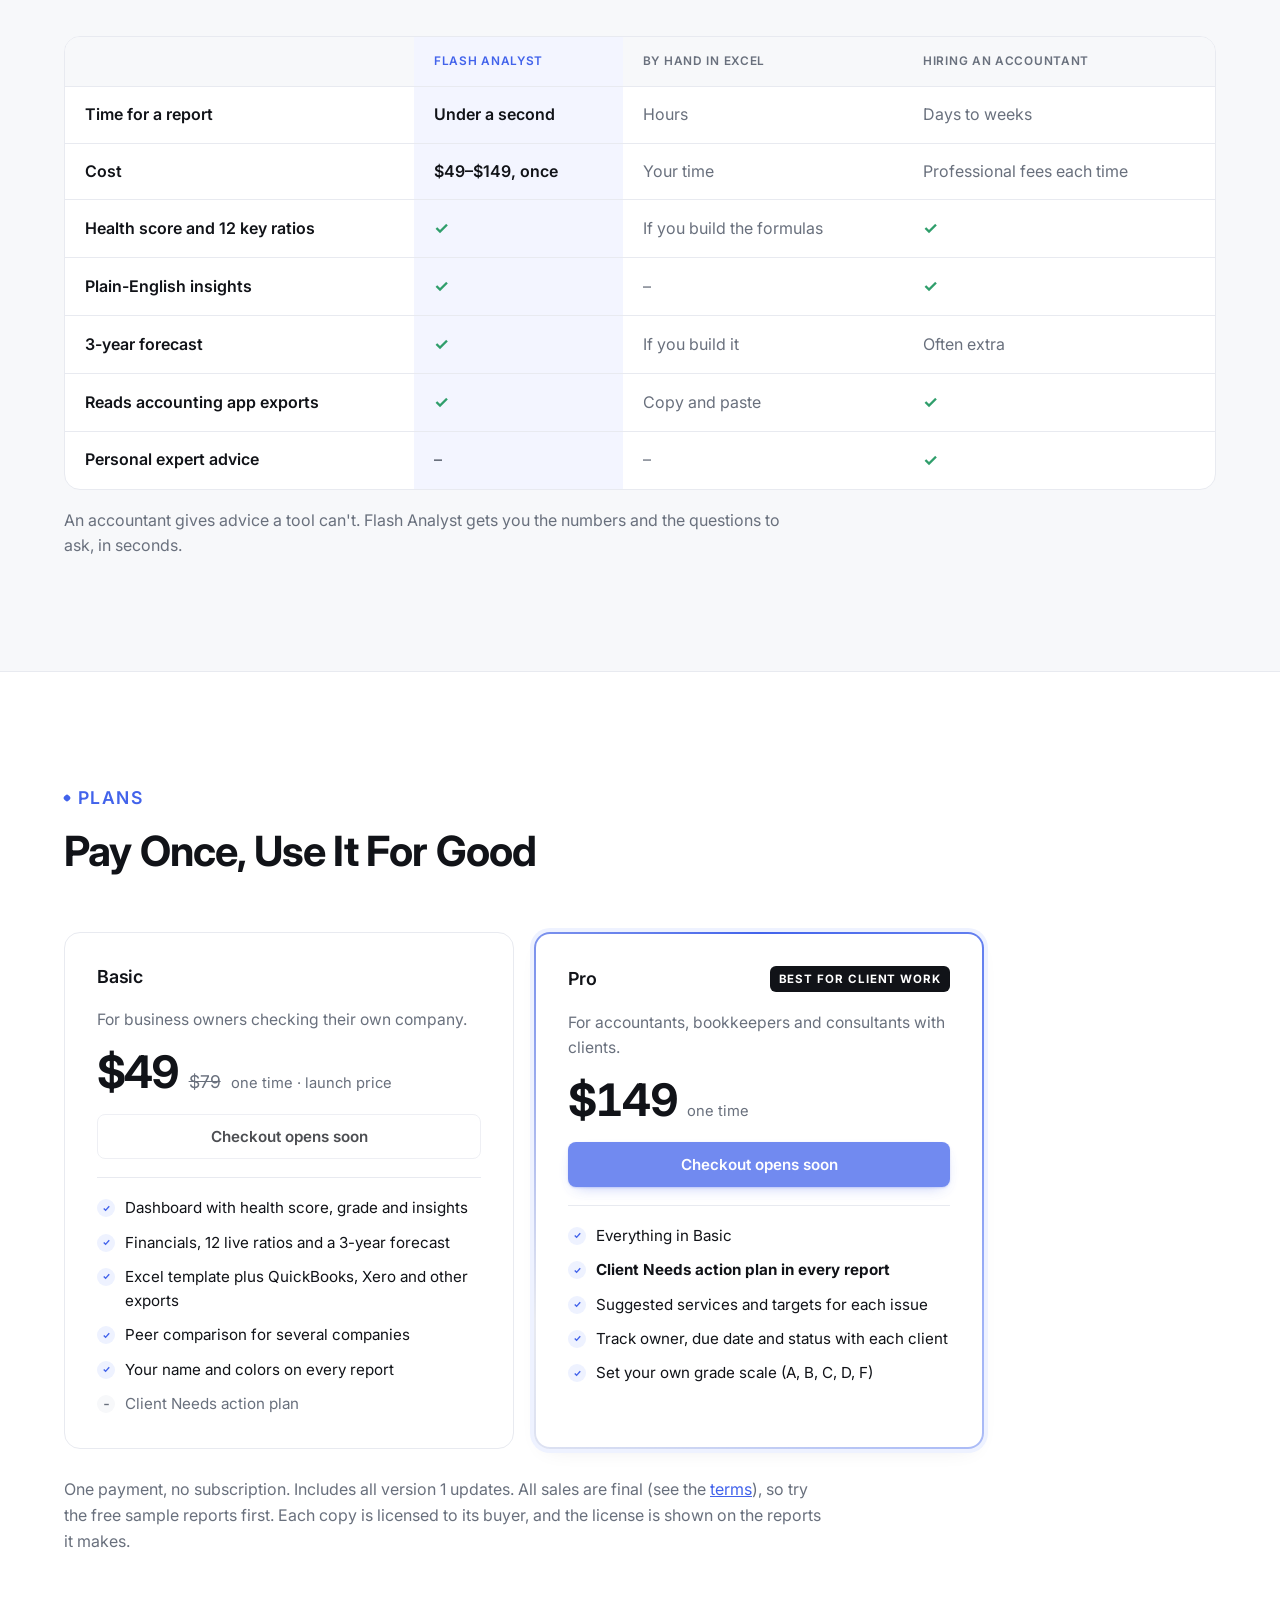
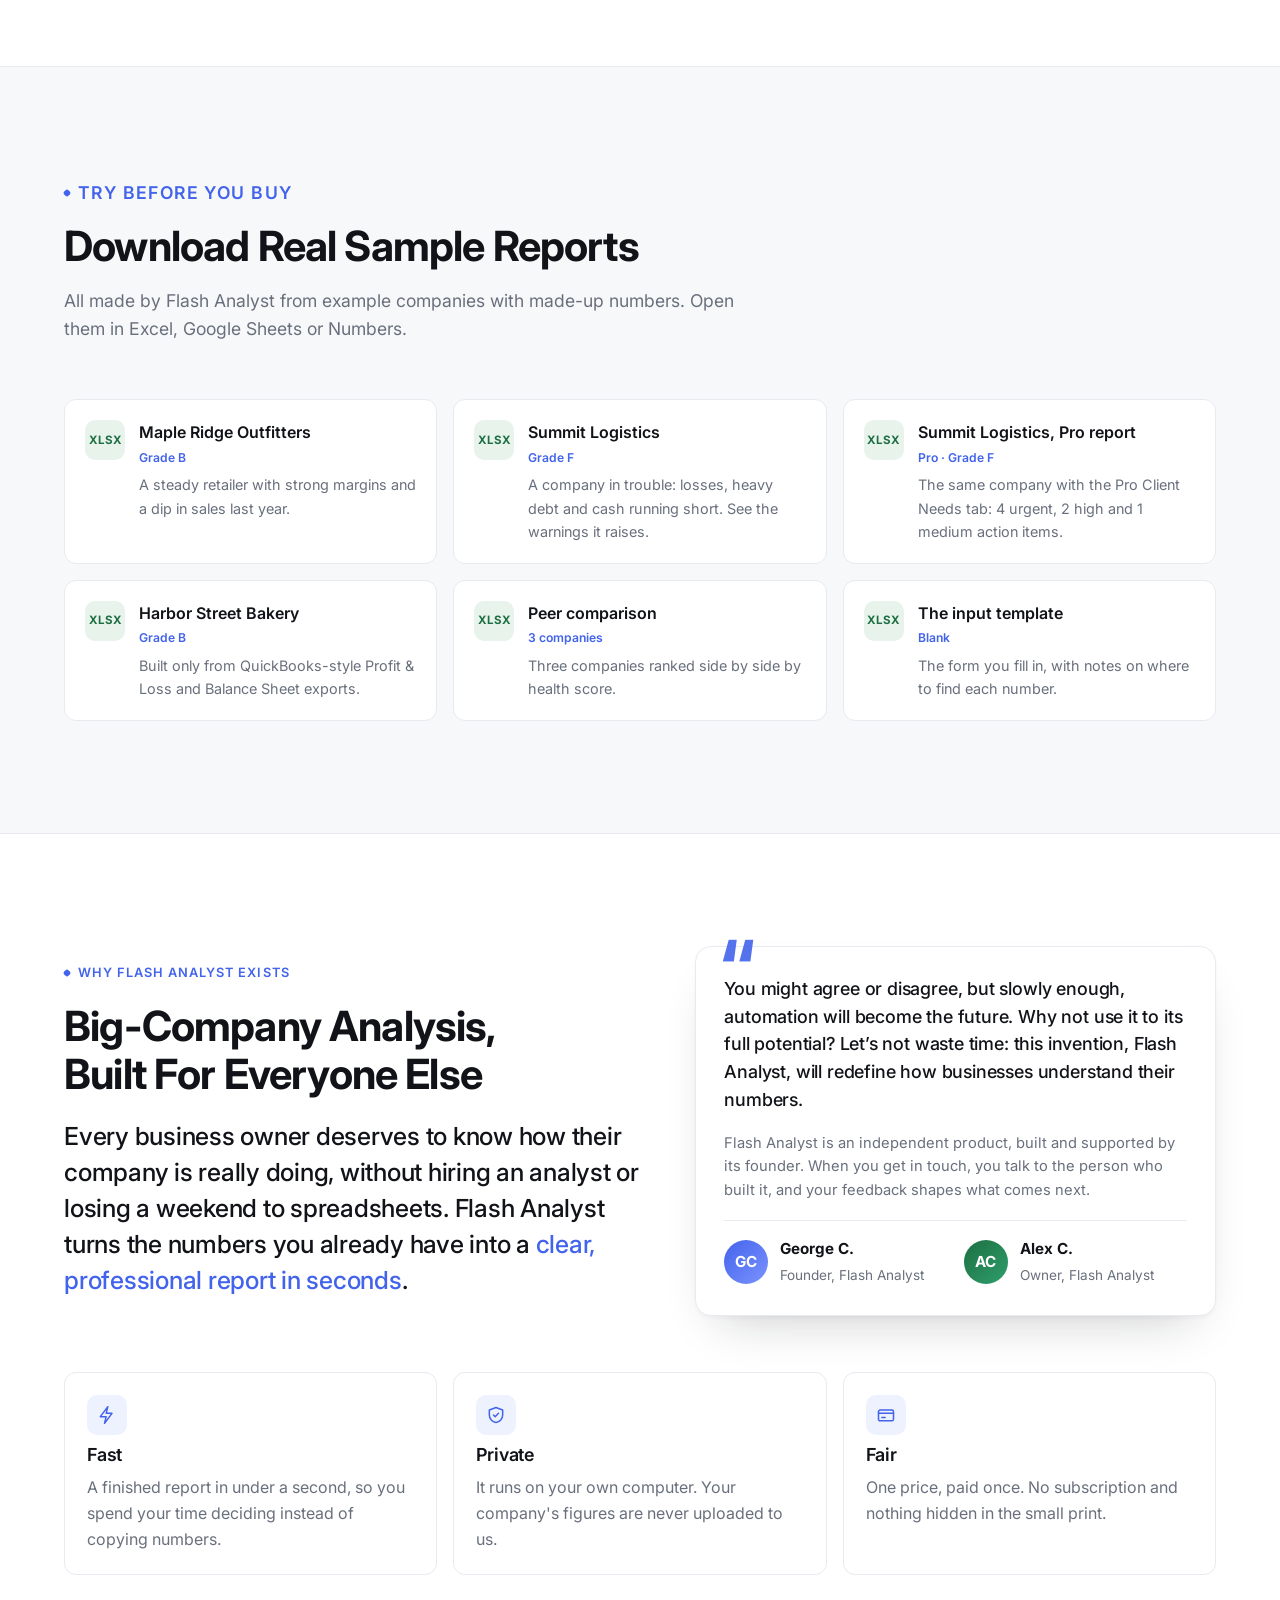
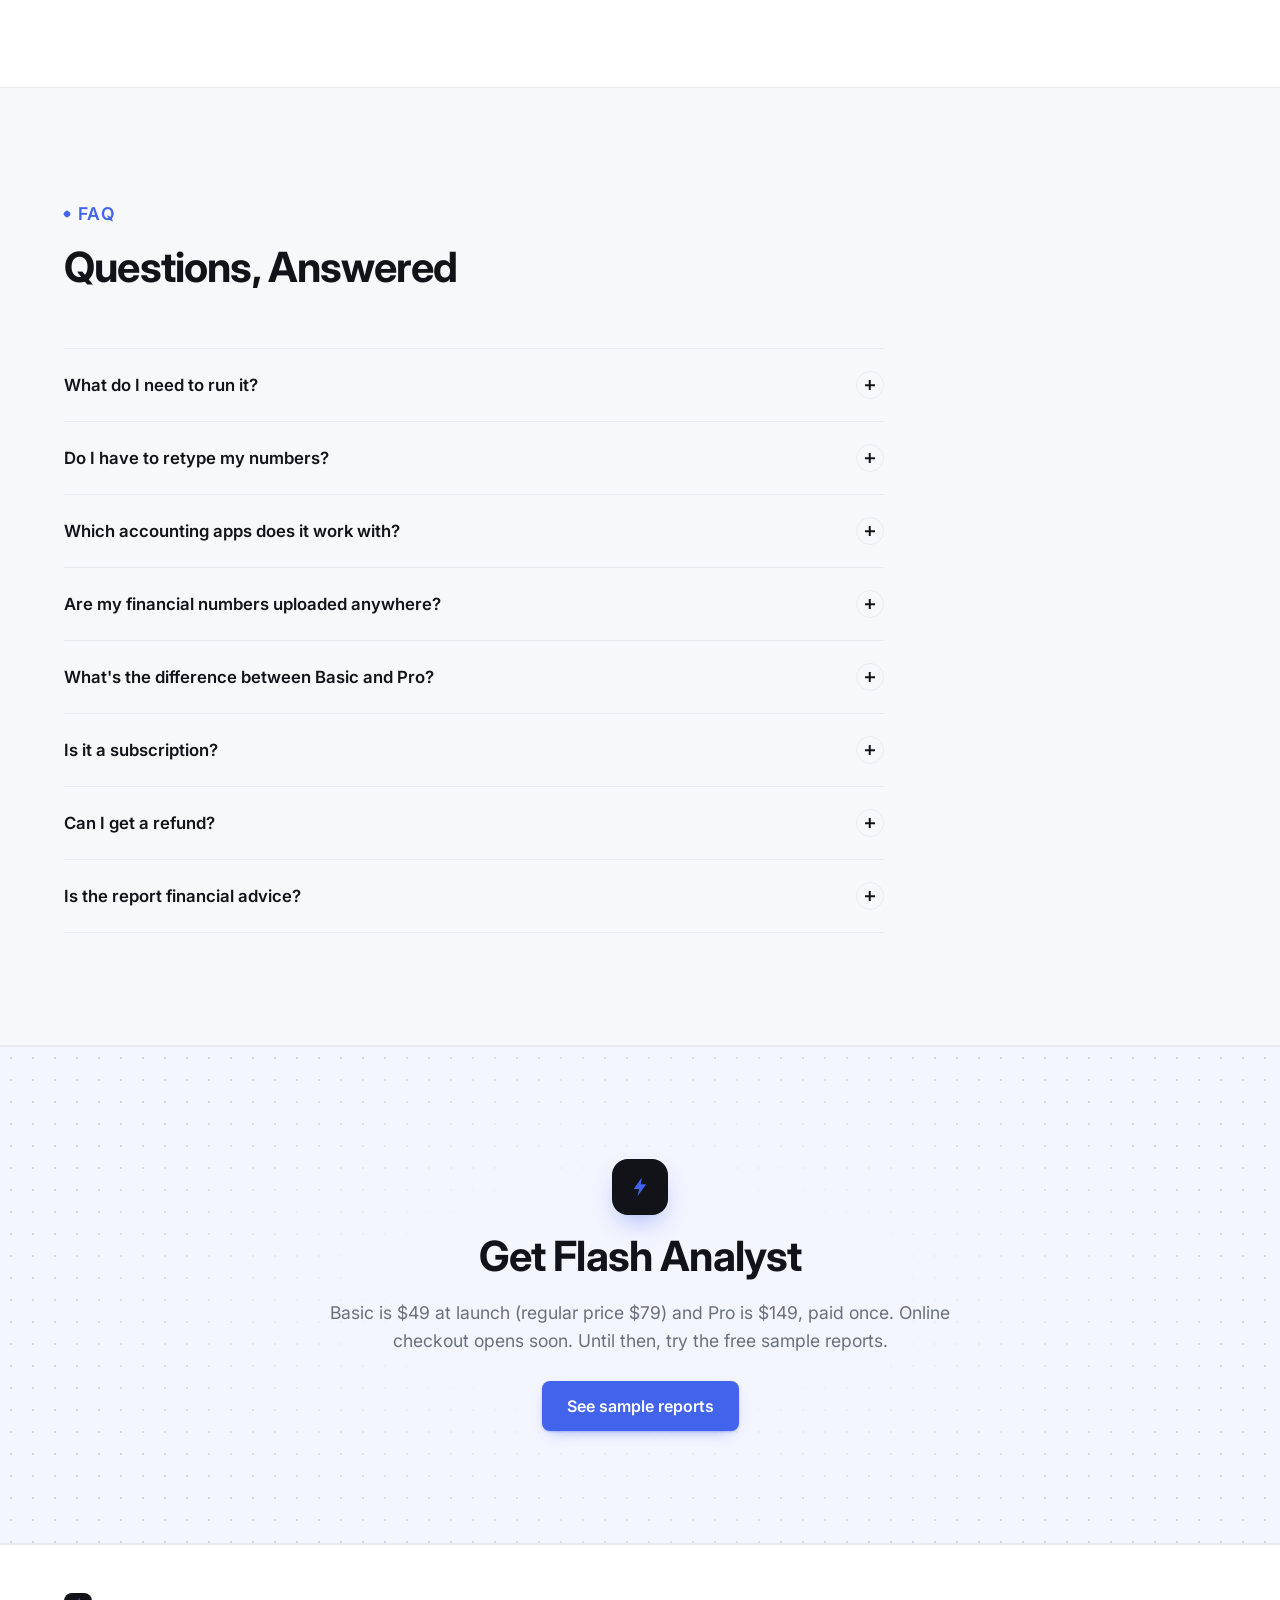
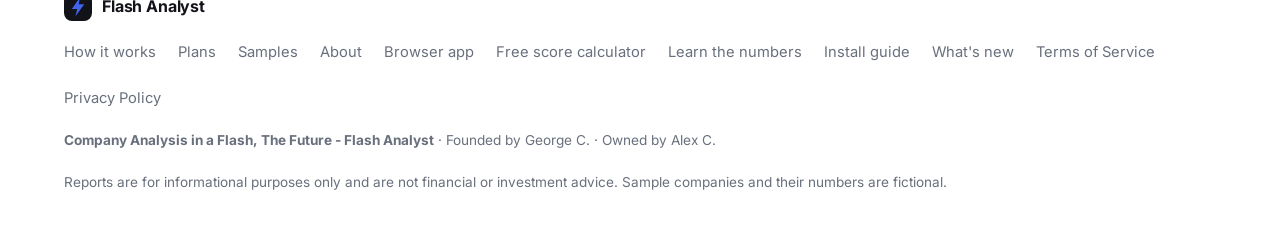
==== commit a475cab3: "Add the Flash Analyst browser app app.html runs the real Flash Analyst engine in the browser with Py" ====
--- a/index.html
+++ b/index.html
@@ -40,6 +40,7 @@
         <li><a href="#samples">Samples</a></li>
         <li><a href="#about">About</a></li>
         <li><a href="#faq">FAQ</a></li>
+        <li><a href="app.html">App</a></li>
         <li><a href="calculator.html">Free Score</a></li>
         <li><a href="learn.html">Learn</a></li>
         <li><a href="install.html">Install</a></li>
@@ -61,6 +62,7 @@
       <li><a href="#samples">Samples</a></li>
       <li><a href="#about">About</a></li>
       <li><a href="#faq">FAQ</a></li>
+      <li><a href="app.html">App</a></li>
       <li><a href="calculator.html">Free Score</a></li>
       <li><a href="learn.html">Learn</a></li>
       <li><a href="install.html">Install</a></li>
@@ -88,6 +90,7 @@
         <li><svg width="16" height="16" viewBox="0 0 24 24" fill="none" stroke="currentColor" stroke-width="2.6" stroke-linecap="round" stroke-linejoin="round"><path d="m5 12 5 5 9-10"/></svg>Pay once, no subscription</li>
         <li><svg width="16" height="16" viewBox="0 0 24 24" fill="none" stroke="currentColor" stroke-width="2.6" stroke-linecap="round" stroke-linejoin="round"><path d="m5 12 5 5 9-10"/></svg>Your data stays on your computer</li>
         <li><svg width="16" height="16" viewBox="0 0 24 24" fill="none" stroke="currentColor" stroke-width="2.6" stroke-linecap="round" stroke-linejoin="round"><path d="m5 12 5 5 9-10"/></svg>Free sample reports</li>
+        <li><svg width="16" height="16" viewBox="0 0 24 24" fill="none" stroke="currentColor" stroke-width="2.6" stroke-linecap="round" stroke-linejoin="round"><path d="m5 12 5 5 9-10"/></svg><a href="app.html">Works in your browser, nothing to install</a></li>
       </ul>
       <div class="proof">
         <div><b>&lt; 1 sec</b>per report</div>
@@ -616,7 +619,7 @@
     <div class="faq">
       <details>
         <summary>What do I need to run it?<span class="pm" aria-hidden="true"></span></summary>
-        <div class="answer"><p>A Windows or Mac computer with Python 3.8 or newer, plus one free add-on (<code>openpyxl</code>). You run one short command to make each report. It doesn't run on phones or tablets. The <a href="install.html">install guide</a> walks you through it.</p></div>
+        <div class="answer"><p>Just a web browser. The <a href="app.html">Flash Analyst app</a> runs right on the website on a computer or tablet: add your file, press one button and download the report. Nothing to install, and your files never leave your device.</p><p>Prefer to run it on your own computer instead? You can install it on Windows or Mac with Python 3.8 or newer. The <a href="install.html">install guide</a> walks you through it.</p></div>
       </details>
       <details>
         <summary>Do I have to retype my numbers?<span class="pm" aria-hidden="true"></span></summary>
@@ -677,6 +680,7 @@
         <a href="#plans">Plans</a>
         <a href="#samples">Samples</a>
         <a href="#about">About</a>
+        <a href="app.html">Browser app</a>
         <a href="calculator.html">Free score calculator</a>
         <a href="learn.html">Learn the numbers</a>
         <a href="install.html">Install guide</a>
--- a/assets/site.css
+++ b/assets/site.css
@@ -631,7 +631,7 @@
 .grades-pro { margin: 4px 0 0; font-size: .88rem; color: var(--muted); display: flex; gap: 8px; align-items: center; flex-wrap: wrap; }
 
 /* Ten top links: tighter spacing, and the current page underlined */
-.nav-links { gap: 11px; }
+.nav-links { gap: 9px; }
 .nav-links a { font-size: .85rem; white-space: nowrap; }
 .nav-links a[aria-current="page"] { color: var(--ink); }
 .nav-links a[aria-current="page"]::after { transform: scaleX(1); }
@@ -753,3 +753,99 @@
 .sigs .sig { padding-top: 0; border-top: 0; }
 .sig .avatar.initials.owner { background: linear-gradient(135deg, #1D6F42, #2F9E6B); }
 @media (max-width: 420px) { .sigs { grid-template-columns: minmax(0, 1fr); } }
+
+/* Browser app */
+.btn-sm { padding: 8px 14px; font-size: .85rem; }
+.link-arrow { color: var(--blue); font-weight: 600; text-decoration: none; }
+.link-arrow::after { content: " →"; }
+.app-private { display: flex; align-items: center; gap: 8px; color: var(--muted); font-size: .95rem; margin: 18px 0 0; }
+.app-private svg { color: var(--green); flex: none; }
+.engine { display: inline-flex; align-items: center; gap: 10px; margin: 16px 0 0; padding: 8px 14px; border: 1px solid var(--line); border-radius: 999px; font-size: .85rem; color: var(--muted); background: var(--white); max-width: 100%; }
+.engine .dot { width: 9px; height: 9px; border-radius: 50%; background: var(--line-strong); flex: none; }
+.engine[data-state="loading"] .dot { background: #E0A100; animation: pulse 1.2s ease-in-out infinite; }
+.engine[data-state="ready"] .dot { background: var(--green); }
+.engine[data-state="ready"] { color: var(--ink); }
+.engine[data-state="error"] .dot { background: var(--red); }
+@keyframes pulse { 50% { opacity: .35; } }
+.app-steps { display: grid; gap: 18px; }
+.app-card { background: var(--white); border: 1px solid var(--line); border-radius: var(--r-lg); padding: 26px; display: grid; gap: 16px; }
+.app-card p { margin: 0; color: var(--muted); }
+.app-card-h { display: flex; align-items: center; gap: 12px; }
+.app-card-h h2 { margin: 0; font-size: 1.15rem; }
+.step-n { width: 30px; height: 30px; border-radius: 50%; background: var(--blue); color: #fff; display: grid; place-items: center; font-weight: 700; font-size: .9rem; flex: none; }
+.opt { font-style: normal; font-weight: 500; font-size: .75rem; color: var(--muted); background: var(--soft); border: 1px solid var(--line); border-radius: 999px; padding: 2px 8px; }
+#lic-form { display: grid; grid-template-columns: minmax(0, 1fr) auto; gap: 12px; align-items: end; }
+#lic-form[hidden], #lic-soon[hidden], #lic-ok[hidden] { display: none; }
+#lic-soon, #lic-ok { display: grid; gap: 12px; justify-items: start; }
+.lic-ok { display: flex; align-items: center; gap: 8px; color: var(--ink) !important; font-weight: 600; }
+.lic-ok svg { color: var(--green); flex: none; }
+.app-msg { margin: 0; color: var(--muted); font-size: .92rem; min-height: 1.2em; }
+.app-msg:empty { display: none; }
+.drop { position: relative; display: grid; justify-items: center; gap: 8px; text-align: center; padding: 34px 20px; border: 2px dashed var(--line-strong); border-radius: var(--r-md); background: var(--soft); color: var(--muted); cursor: pointer; transition: border-color .2s, background .2s; }
+.drop:hover, .drop.over { border-color: var(--blue); background: var(--blue-tint); }
+.drop svg { color: var(--blue); }
+.drop b { color: var(--ink); }
+.drop span { font-size: .88rem; max-width: 460px; }
+.drop input { position: absolute; inset: 0; opacity: 0; cursor: pointer; width: 100%; }
+.drop:focus-within { outline: 3px solid var(--blue); outline-offset: 2px; }
+.tpl-line { font-size: .9rem; }
+.tpl-line a { color: var(--blue); }
+.file-list { list-style: none; margin: 0; padding: 0; display: grid; gap: 8px; }
+.file-list:empty { display: none; }
+.file-list li { display: flex; align-items: center; gap: 10px; padding: 10px 12px; border: 1px solid var(--line); border-radius: var(--r-sm); background: var(--white); min-width: 0; }
+.file-list .fx { font-size: .62rem; font-weight: 700; color: #fff; background: var(--excel); border-radius: 4px; padding: 3px 6px; flex: none; }
+.file-list .fn { flex: 1; min-width: 0; overflow: hidden; text-overflow: ellipsis; white-space: nowrap; color: var(--ink); font-size: .92rem; }
+.file-list button { border: 0; background: none; color: var(--muted); font-size: 1.3rem; line-height: 1; cursor: pointer; padding: 2px 6px; border-radius: 6px; }
+.file-list button:hover { color: var(--red); background: var(--soft); }
+.check { display: flex; gap: 10px; align-items: flex-start; font-size: .92rem; color: var(--muted); cursor: pointer; }
+.check[hidden] { display: none; }
+.check input { margin-top: 3px; width: 18px; height: 18px; accent-color: var(--blue); flex: none; }
+.check b { color: var(--ink); }
+.field[hidden] { display: none; }
+.app-opts summary { list-style: none; cursor: pointer; display: flex; justify-content: space-between; align-items: center; gap: 12px; }
+.app-opts summary::-webkit-details-marker { display: none; }
+.app-opts .pm { position: relative; width: 26px; height: 26px; flex: none; border: 1px solid var(--line); border-radius: 50%; }
+.app-opts .pm::before, .app-opts .pm::after { content: ""; position: absolute; left: 50%; top: 50%; width: 10px; height: 1.5px; background: var(--ink); transform: translate(-50%, -50%); transition: transform .2s; }
+.app-opts .pm::after { transform: translate(-50%, -50%) rotate(90deg); }
+.app-opts[open] .pm { background: var(--blue); border-color: var(--blue); }
+.app-opts[open] .pm::before, .app-opts[open] .pm::after { background: #fff; }
+.app-opts[open] .pm::after { transform: translate(-50%, -50%) rotate(0deg); }
+.app-opts:not([open]) { gap: 0; }
+.opts-body { display: grid; gap: 18px; padding-top: 6px; }
+.color-field input[type="color"] { width: 64px; height: 40px; padding: 2px; border: 1px solid var(--line); border-radius: var(--r-sm); background: var(--white); cursor: pointer; }
+.grades-field { border: 1px solid var(--line); border-radius: var(--r-md); padding: 16px; margin: 0; display: grid; gap: 10px; min-width: 0; }
+.grades-field legend { font-weight: 600; font-size: .95rem; color: var(--ink); padding: 0 6px; display: flex; align-items: center; gap: 8px; }
+.grades-field p { font-size: .88rem; }
+.grades-field:disabled { opacity: .55; }
+.grades-field:disabled p::after { content: " Needs a Pro license."; }
+.grade-inputs { display: grid; grid-template-columns: repeat(4, minmax(0, 1fr)); gap: 10px; }
+.grade-inputs label { display: flex; align-items: center; gap: 6px; font-weight: 700; color: var(--ink); }
+.grade-inputs input { width: 100%; min-width: 0; font: 600 .95rem var(--font); color: var(--ink); background: var(--soft); border: 1px solid var(--line); border-radius: var(--r-sm); padding: 8px; }
+.app-actions { display: flex; gap: 12px; flex-wrap: wrap; }
+.app-actions .btn:disabled { opacity: .5; cursor: not-allowed; transform: none; }
+.results { display: grid; gap: 14px; scroll-margin-top: 90px; }
+.results[hidden] { display: none; }
+.results-h { display: flex; justify-content: space-between; align-items: center; gap: 12px; flex-wrap: wrap; }
+.results-h h2 { margin: 0; font-size: 1.3rem; }
+.result-list { display: grid; gap: 12px; }
+.result { background: var(--white); border: 1px solid var(--line); border-radius: var(--r-lg); padding: 18px 20px; display: grid; gap: 10px; animation: calc-in .4s ease both; }
+.result-top { display: flex; align-items: center; gap: 14px; min-width: 0; }
+.result-grade { width: 44px; height: 44px; border-radius: 10px; color: #fff; font-weight: 800; font-size: 1.3rem; display: grid; place-items: center; flex: none; }
+.result-grade.cmp { background: var(--bar); }
+.result-name { flex: 1; min-width: 0; display: grid; }
+.result-name b { overflow: hidden; text-overflow: ellipsis; white-space: nowrap; }
+.result-name small { color: var(--muted); font-size: .85rem; }
+.result-notes { margin: 0; padding-left: 1.1em; font-size: .88rem; color: var(--muted); display: grid; gap: 3px; }
+.result-notes.warn { color: var(--red); }
+@media (max-width: 640px) {
+  #lic-form { grid-template-columns: minmax(0, 1fr); }
+  .app-card { padding: 20px; }
+  .app-actions .btn { flex: 1 1 100%; }
+  .result-top { flex-wrap: wrap; }
+  .result-top .btn { width: 100%; }
+}
+@media (max-width: 640px) { .grade-inputs { grid-template-columns: repeat(2, minmax(0, 1fr)); } }
+.app-tip { margin: 18px 0 0; padding: 12px 16px; border-radius: var(--r-md); background: var(--blue-tint); border: 1px solid var(--line); color: var(--ink); font-size: .95rem; }
+.app-tip a, .assure a { color: var(--blue); font-weight: 600; }
+.nav-cta { gap: 10px; }
+.nav-links a[aria-current="page"] { font-weight: 500; color: var(--blue); }
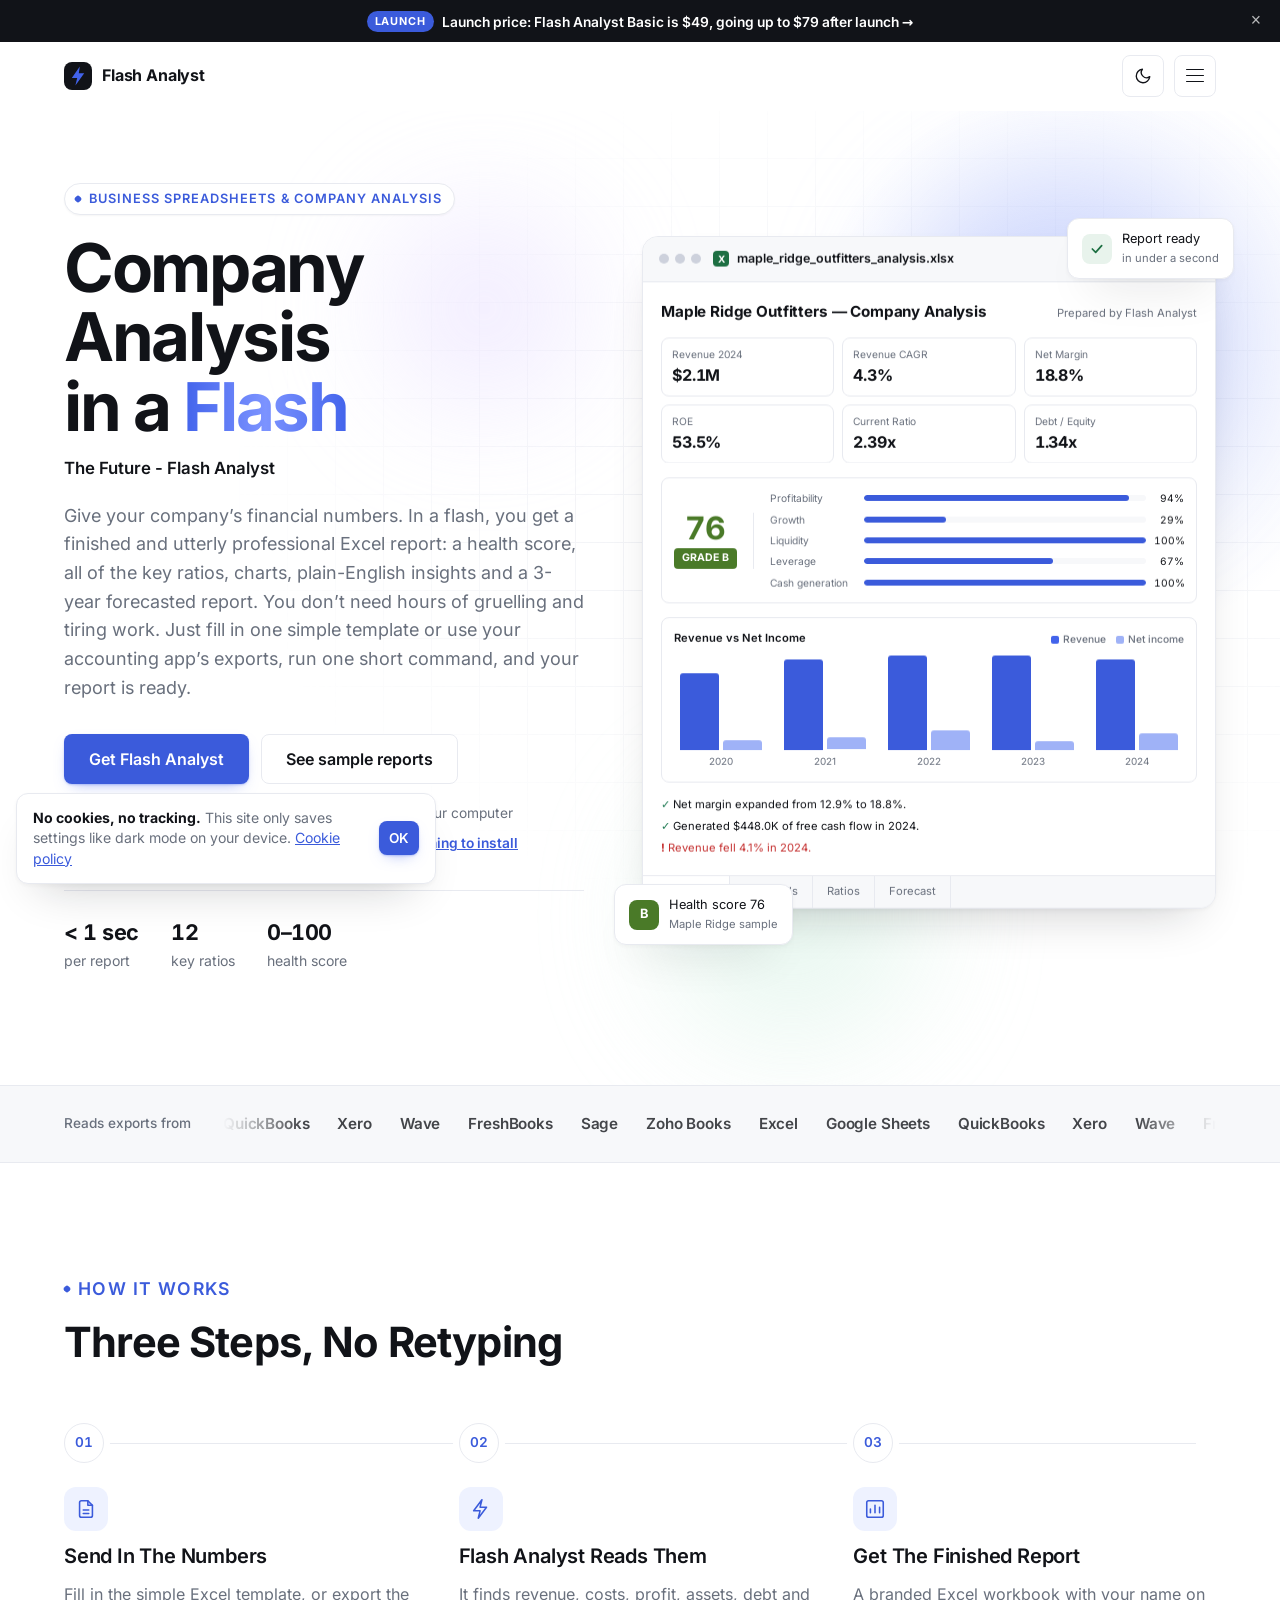
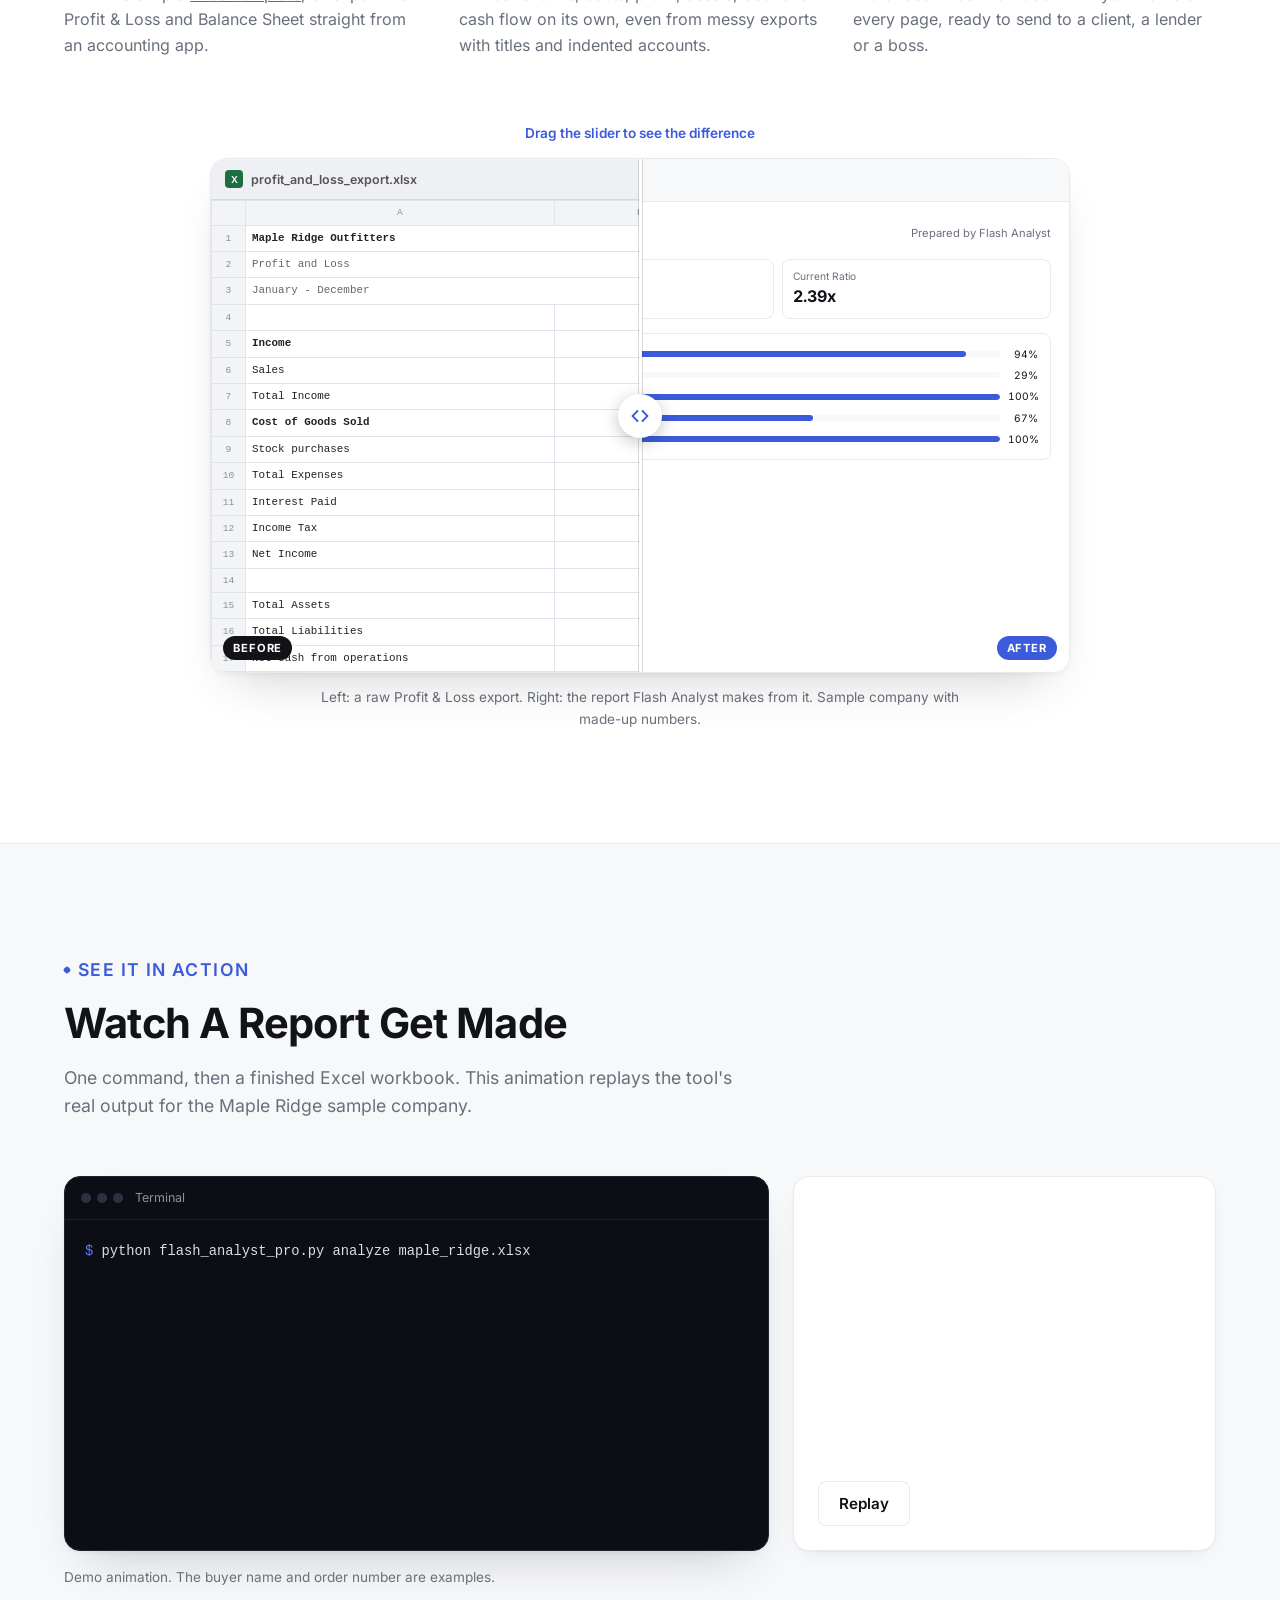
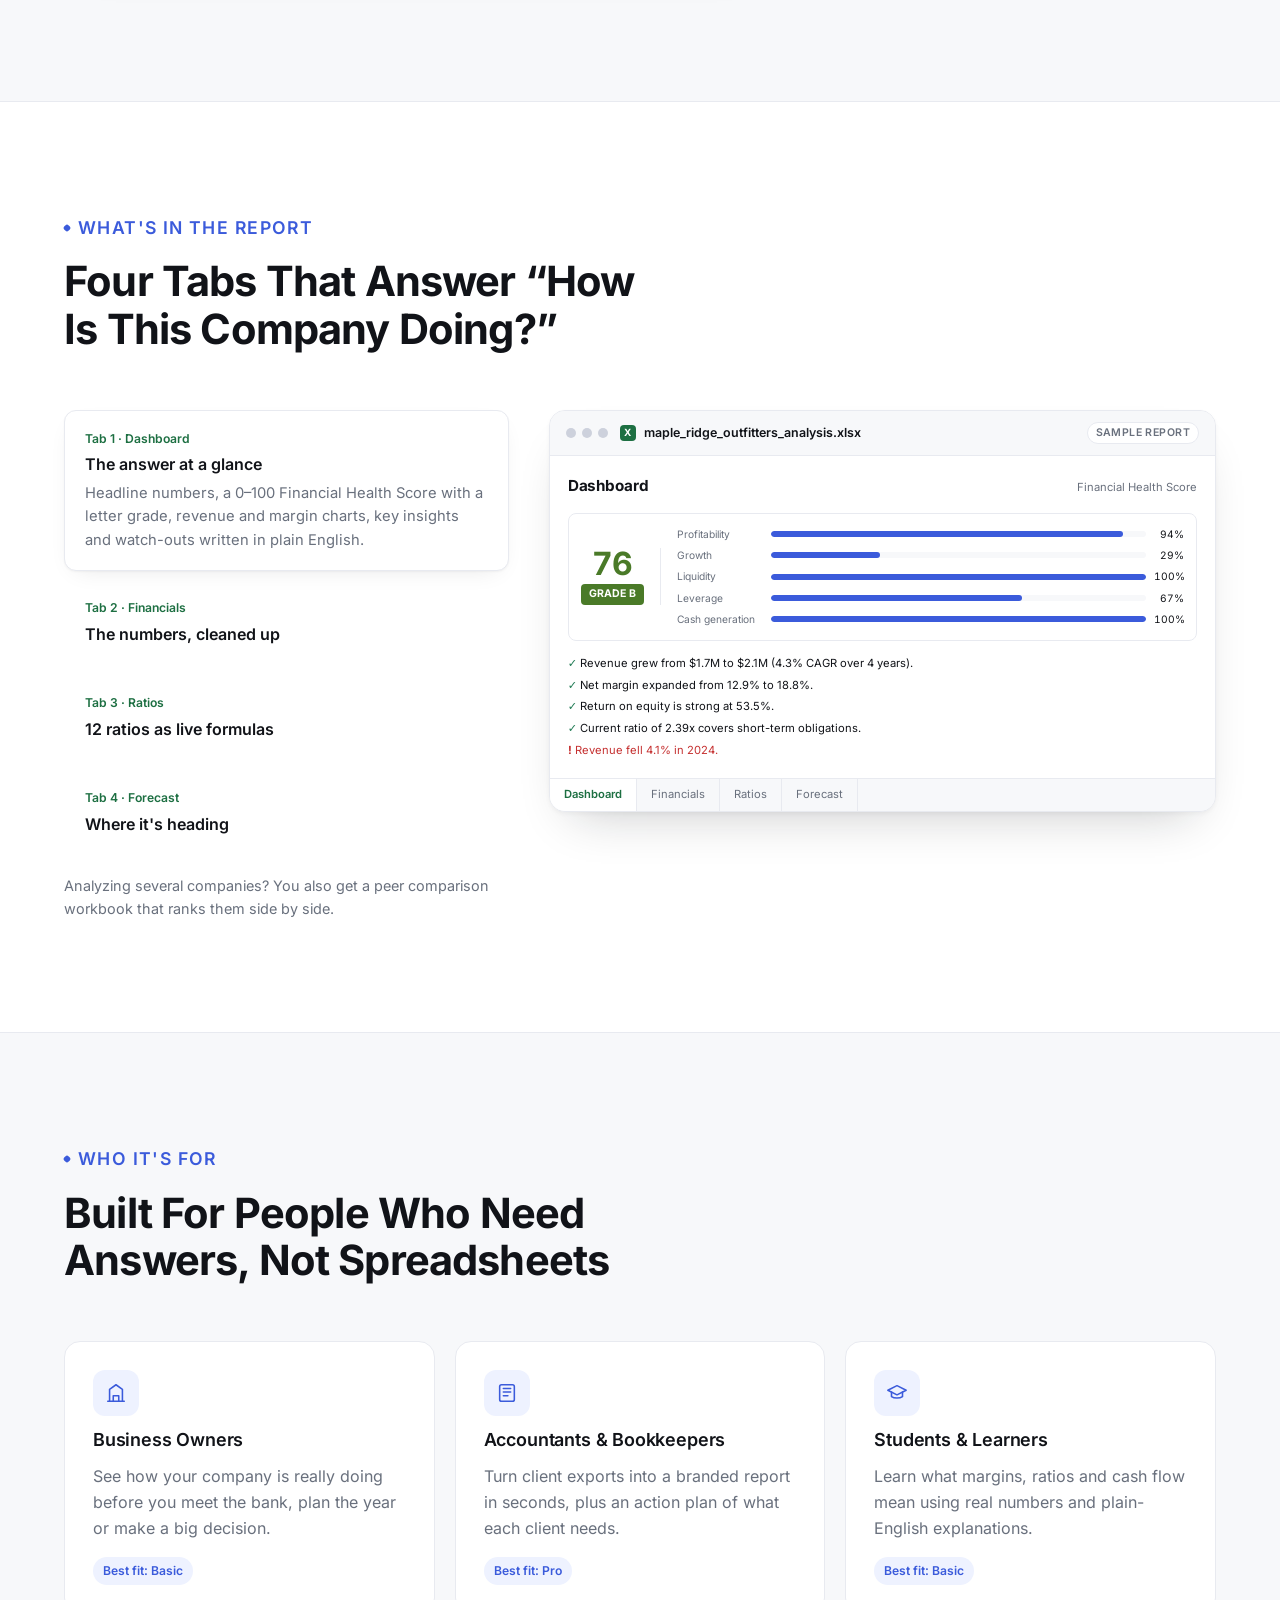
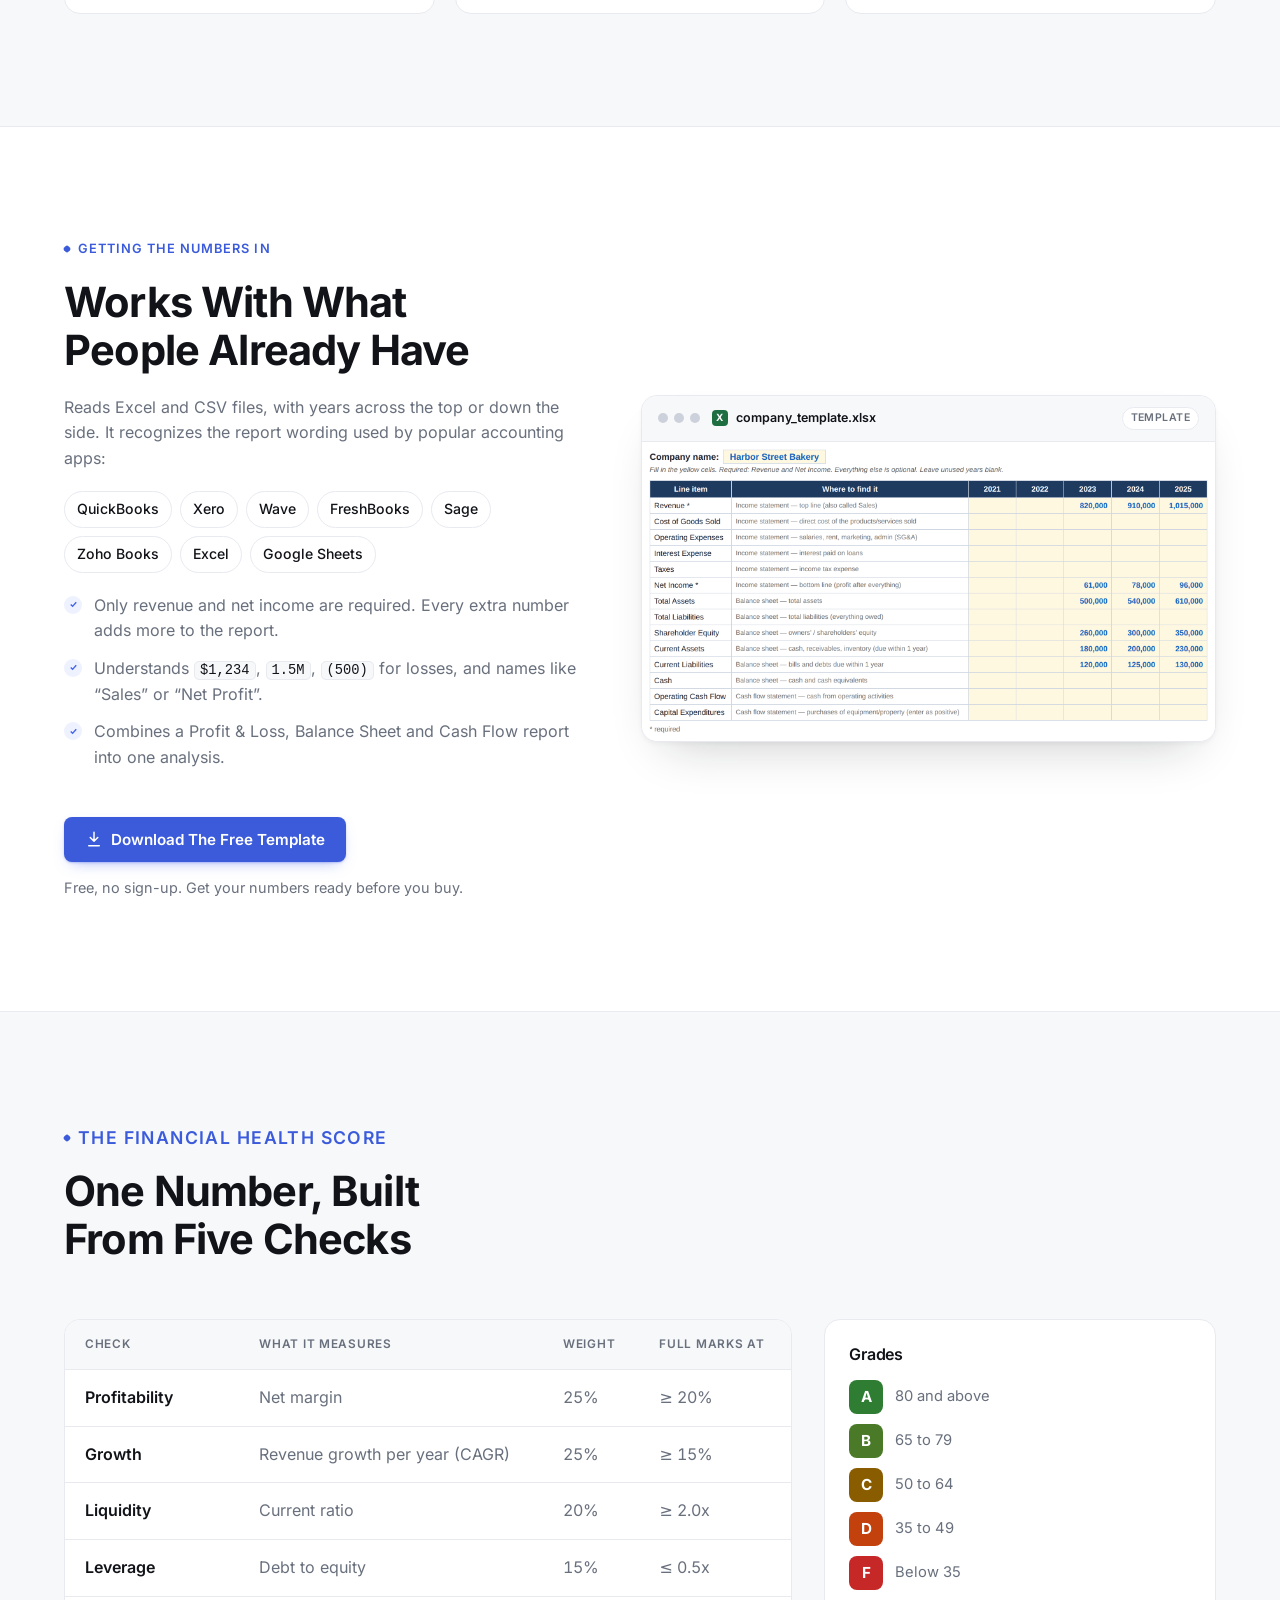
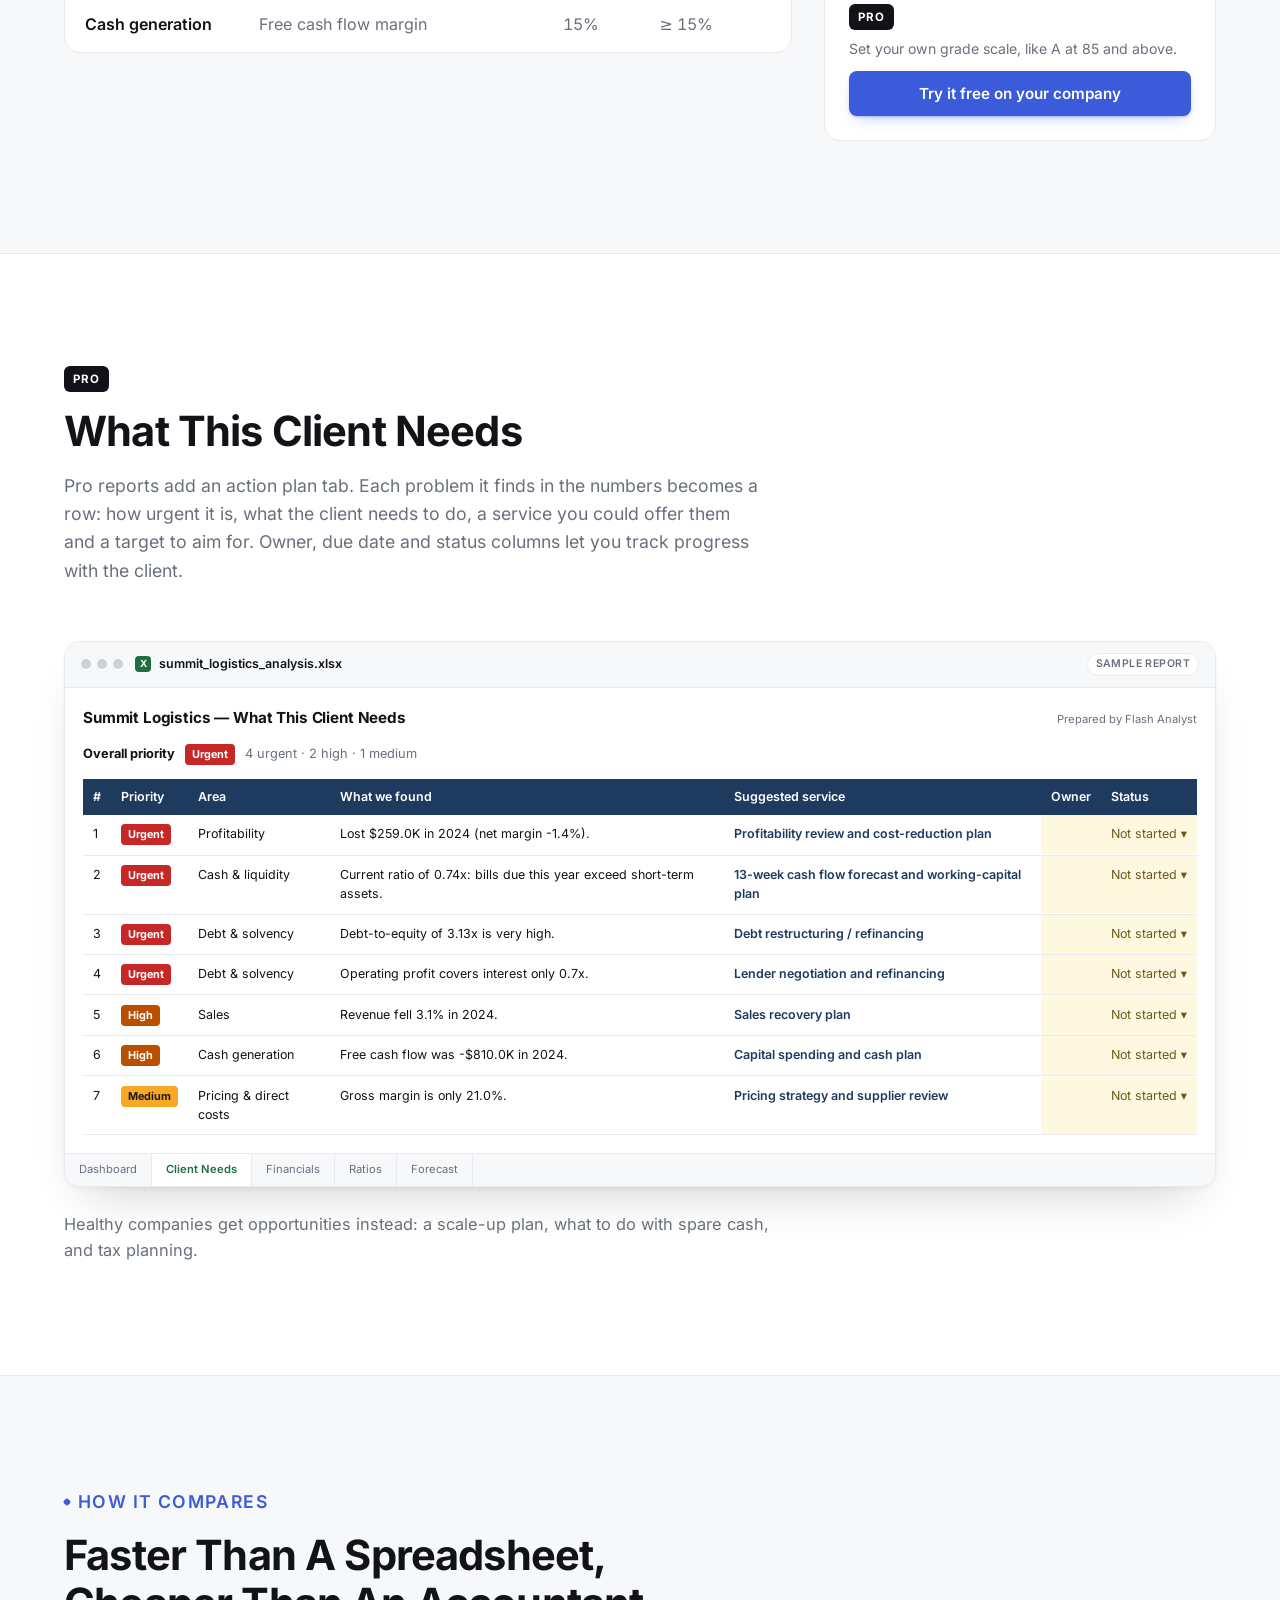
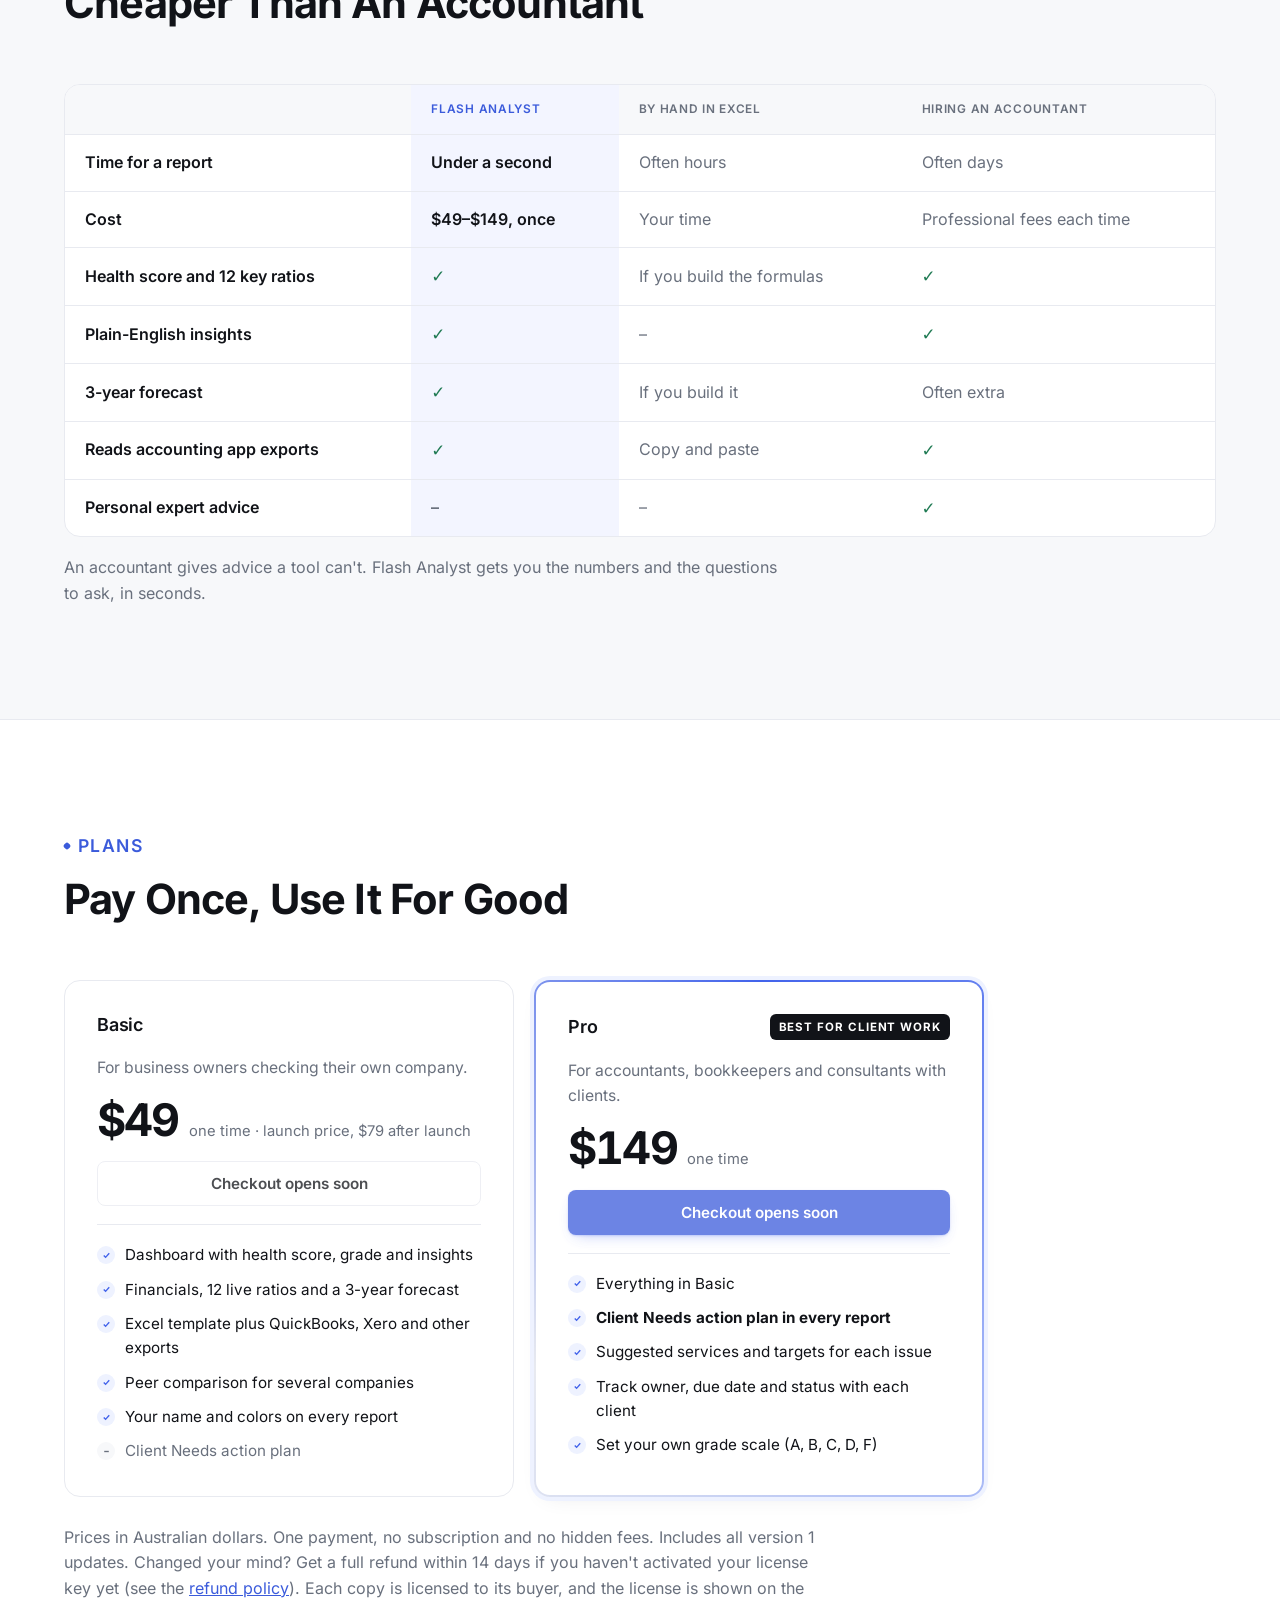
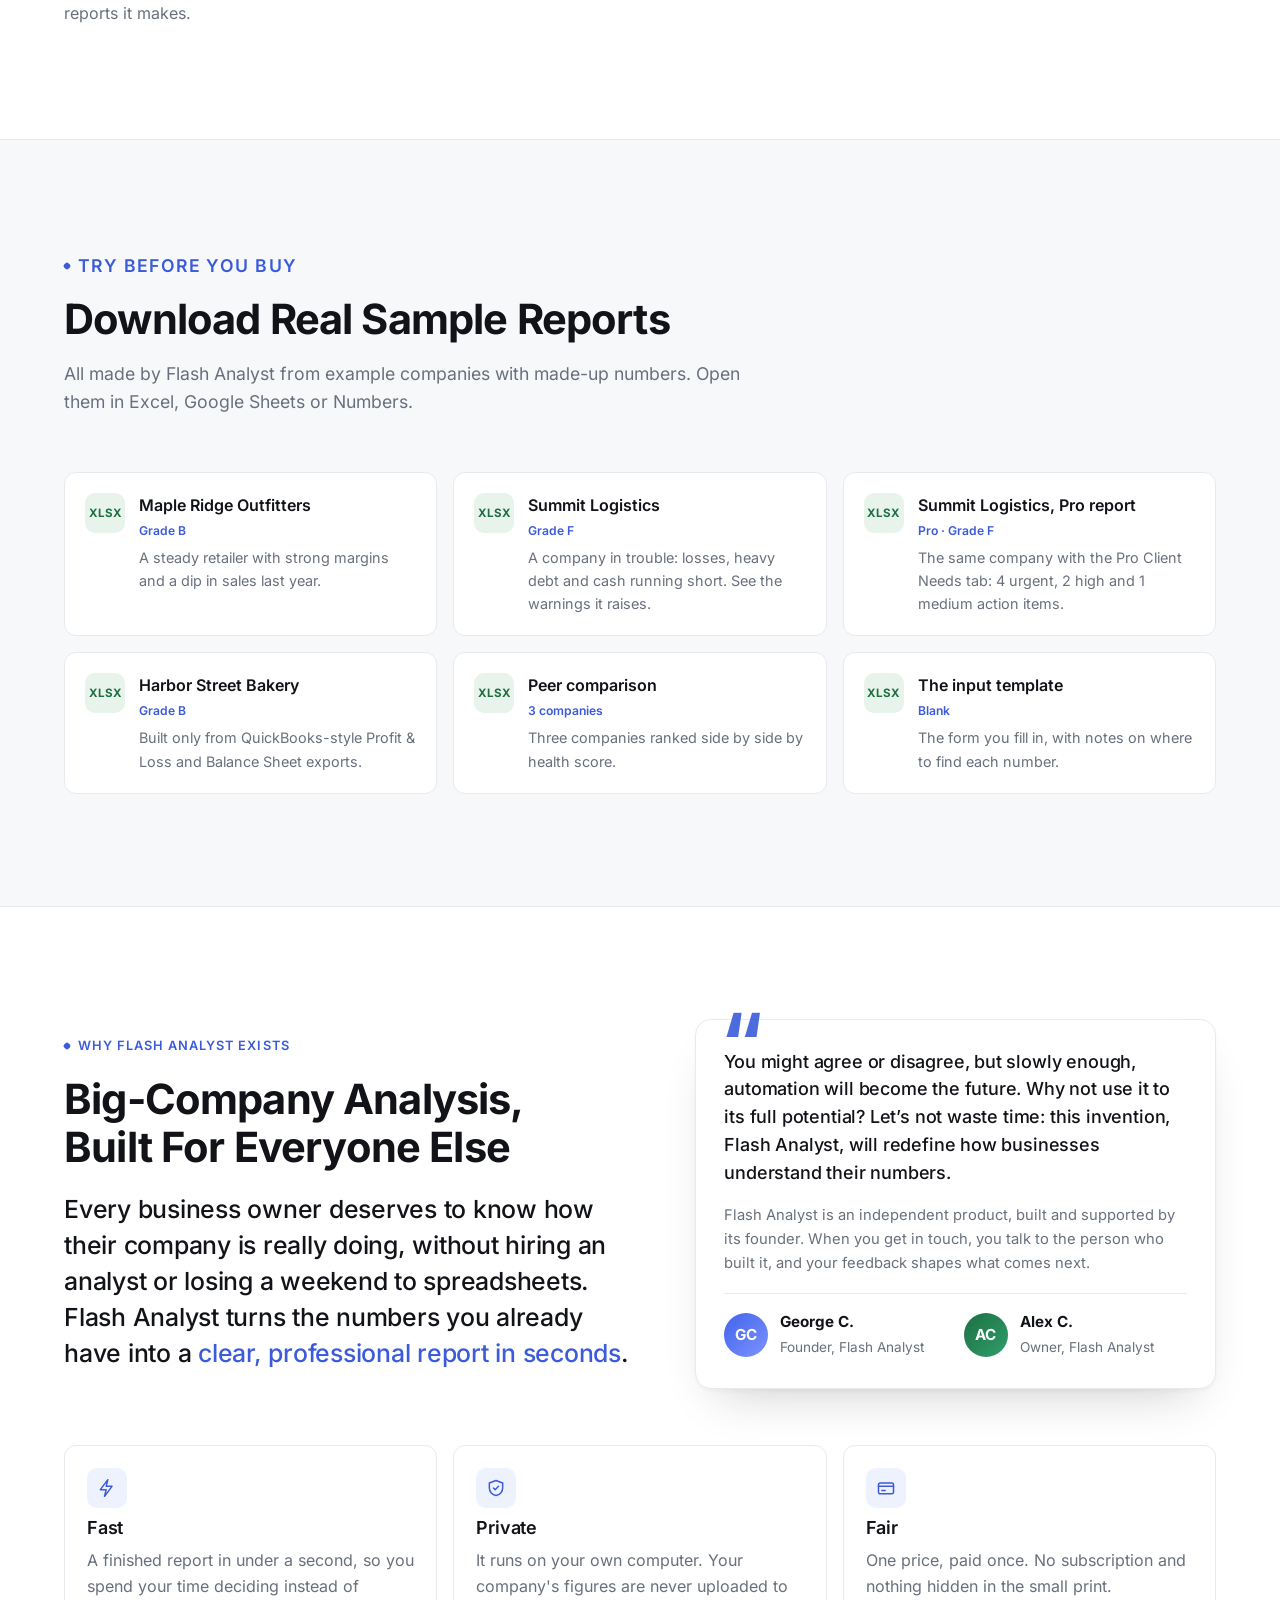
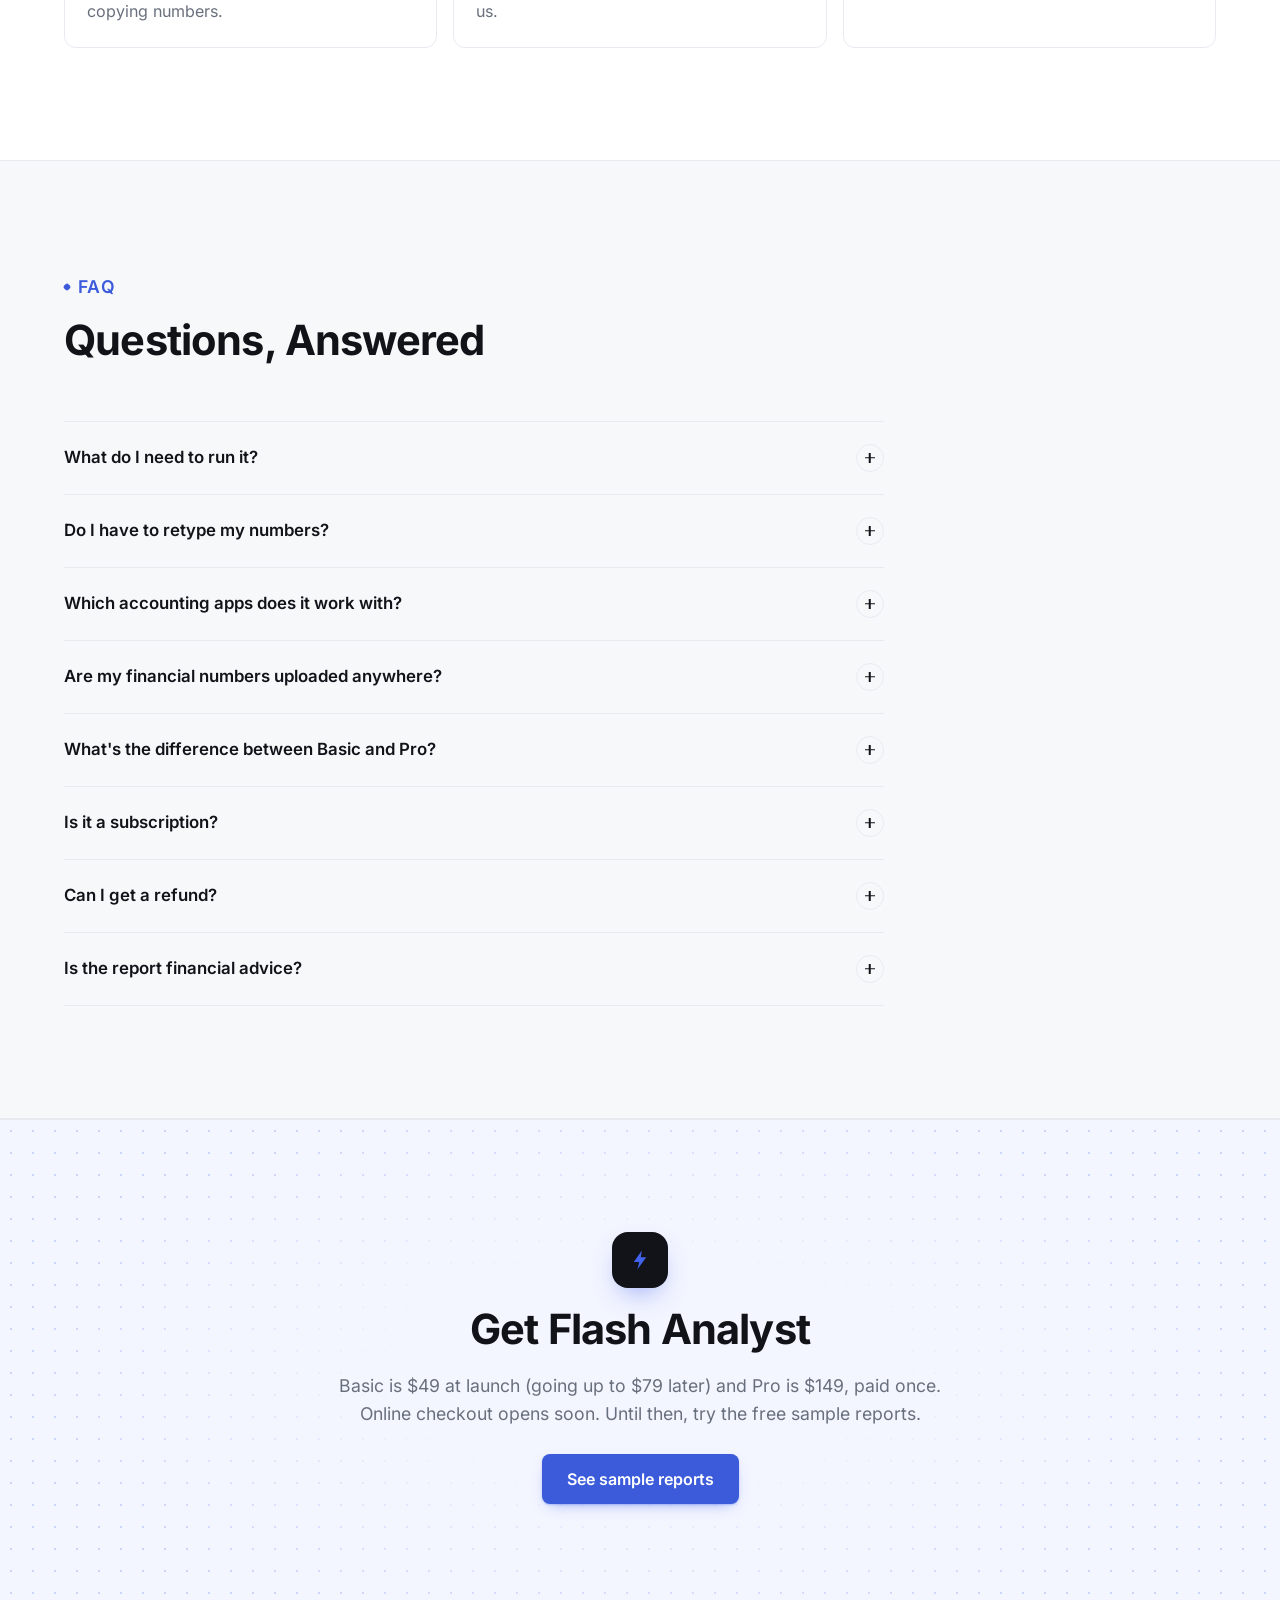
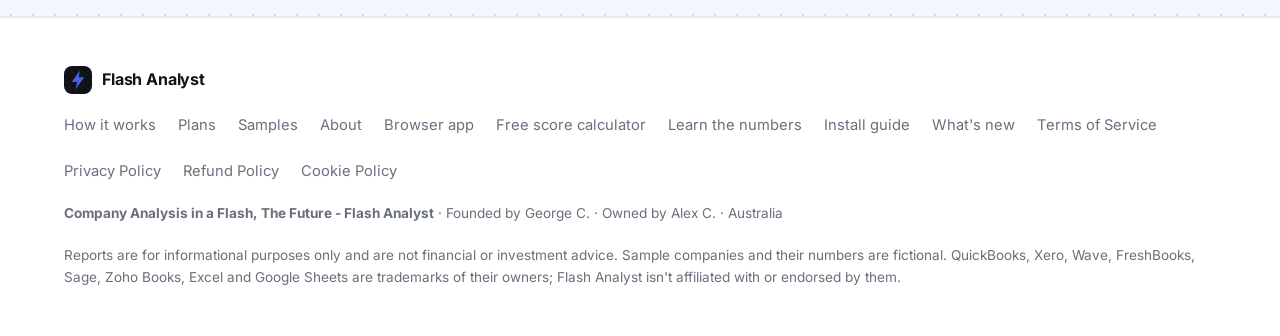
==== commit a81a7c3a: "Compliance and accessibility pass - Refund policy page: full refund within 14 days if the license ke" ====
--- a/index.html
+++ b/index.html
@@ -15,16 +15,15 @@
 <meta property="og:image:height" content="630">
 <meta name="twitter:card" content="summary_large_image">
 <link rel="icon" href="data:image/svg+xml,%3Csvg xmlns=%27http://www.w3.org/2000/svg%27 viewBox=%270 0 32 32%27%3E%3Crect width=%2732%27 height=%2732%27 rx=%278%27 fill=%27%23111318%27/%3E%3Cpath d=%27M18 5 9 18h6l-2 9 10-14h-6z%27 fill=%27%234263EB%27/%3E%3C/svg%3E">
-<link rel="preconnect" href="https://fonts.googleapis.com">
-<link rel="preconnect" href="https://fonts.gstatic.com" crossorigin>
-<link rel="stylesheet" href="https://fonts.googleapis.com/css2?family=Inter:wght@400;500;600;700&display=swap">
+<link rel="preload" href="assets/fonts/inter-latin-400-normal.woff2" as="font" type="font/woff2" crossorigin>
 <link rel="stylesheet" href="assets/site.css">
 <script>try { var t = localStorage.getItem("fa-theme"); if (t) document.documentElement.dataset.theme = t; } catch (e) {}</script>
 </head>
 <body>
+<a class="skip" href="#main">Skip to content</a>
 
 <div class="progress" id="progress" aria-hidden="true"></div>
-<div class="announce" id="announce"><a href="#plans"><span class="new">LAUNCH</span>Launch pricing: Flash Analyst Basic is $49 (regular $79) →</a><button type="button" id="announce-close" aria-label="Hide announcement">×</button></div>
+<div class="announce" id="announce"><a href="#plans"><span class="new">LAUNCH</span>Launch price: Flash Analyst Basic is $49, going up to $79 after launch →</a><button type="button" id="announce-close" aria-label="Hide announcement">×</button></div>
 <header class="nav" id="top">
   <div class="wrap">
     <a class="brand" href="#top" aria-label="Flash Analyst home">
@@ -72,7 +71,7 @@
   </nav>
 </header>
 
-<main>
+<main id="main" tabindex="-1">
 
 <section class="hero">
   <span class="blob b1" aria-hidden="true"></span><span class="blob b2" aria-hidden="true"></span><span class="blob b3" aria-hidden="true"></span>
@@ -101,7 +100,7 @@
 
     <div class="mock-wrap">
     <div class="float float-2" aria-hidden="true"><span class="ic" style="background:var(--excel-soft)"><svg width="16" height="16" viewBox="0 0 24 24" fill="none" stroke="#1D6F42" stroke-width="2.6" stroke-linecap="round" stroke-linejoin="round"><path d="m5 12 5 5 9-10"/></svg></span><span>Report ready<small>in under a second</small></span></div>
-    <div class="float float-1" aria-hidden="true"><span class="ic" style="background:#558B2F;color:#fff;font-weight:700">B</span><span>Health score 76<small>Maple Ridge sample</small></span></div>
+    <div class="float float-1" aria-hidden="true"><span class="ic" style="background:#4A7A28;color:#fff;font-weight:700">B</span><span>Health score 76<small>Maple Ridge sample</small></span></div>
     <div class="app hero-app" role="img" aria-label="The Dashboard tab of a sample Flash Analyst report for Maple Ridge Outfitters: revenue $2.1M, health score 76, grade B, a revenue and net income chart, and key insights.">
       <div class="app-bar">
         <span class="dots" aria-hidden="true"><i></i><i></i><i></i></span>
@@ -286,7 +285,7 @@
         <ul class="tablist" role="tablist" aria-label="Report tabs">
           <li><button type="button" role="tab" id="t-dash" aria-controls="p-dash" aria-selected="true"><span class="k">Tab 1 · Dashboard</span><span class="h">The answer at a glance</span><span class="d">Headline numbers, a 0–100 Financial Health Score with a letter grade, revenue and margin charts, key insights and watch-outs written in plain English.</span></button></li>
           <li><button type="button" role="tab" id="t-fin" aria-controls="p-fin" aria-selected="false" tabindex="-1"><span class="k">Tab 2 · Financials</span><span class="h">The numbers, cleaned up</span><span class="d">Every year laid out as a proper financial statement, formatted and easy to read.</span></button></li>
-          <li><button type="button" role="tab" id="t-rat" aria-controls="p-rat" aria-selected="false" tabindex="-1"><span class="k">Tab 3 · Ratios</span><span class="h">12 ratios as live formulas</span><span class="d">Margins, growth, return on equity, current ratio, debt-to-equity, free cash flow and more. Change a number and everything updates.</span></button></li>
+          <li><button type="button" role="tab" id="t-rat" aria-controls="p-rat" aria-selected="false" tabindex="-1"><span class="k">Tab 3 · Ratios</span><span class="h">12 ratios as live formulas</span><span class="d">Margins, growth, return on equity, current ratio, debt-to-equity, free cash flow and more. Change a number on the Financials tab and the ratios update.</span></button></li>
           <li><button type="button" role="tab" id="t-for" aria-controls="p-for" aria-selected="false" tabindex="-1"><span class="k">Tab 4 · Forecast</span><span class="h">Where it's heading</span><span class="d">A 3-year projection with growth and margin assumptions you can adjust, plus a chart of actual against forecast.</span></button></li>
         </ul>
         <p class="report-note">Analyzing several companies? You also get a peer comparison workbook that ranks them side by side.</p>
@@ -452,8 +451,8 @@
       <div class="grades" aria-label="Grade scale">
         <h3>Grades</h3>
         <div class="grade"><b style="background:#2E7D32">A</b>80 and above</div>
-        <div class="grade"><b style="background:#558B2F">B</b>65 to 79</div>
-        <div class="grade"><b style="background:#A86F00">C</b>50 to 64</div>
+        <div class="grade"><b style="background:#4A7A28">B</b>65 to 79</div>
+        <div class="grade"><b style="background:#8A5C00">C</b>50 to 64</div>
         <div class="grade"><b style="background:#C2410C">D</b>35 to 49</div>
         <div class="grade"><b style="background:#C62828">F</b>Below 35</div>
         <p class="grades-pro"><span class="badge-pro">PRO</span> Set your own grade scale, like A at 85 and above.</p>
@@ -468,7 +467,7 @@
     <div class="head">
       <span class="badge-pro">PRO</span>
       <h2>What This Client Needs</h2>
-      <p>Pro reports add an action plan tab. Every problem in the numbers becomes a row: how urgent it is, what the client needs to do, a service you could offer them and a target to aim for. Owner, due date and status columns let you track progress with the client.</p>
+      <p>Pro reports add an action plan tab. Each problem it finds in the numbers becomes a row: how urgent it is, what the client needs to do, a service you could offer them and a target to aim for. Owner, due date and status columns let you track progress with the client.</p>
     </div>
     <div class="app">
       <div class="app-bar">
@@ -508,7 +507,7 @@
       <table class="plain">
         <thead><tr><th></th><th class="us">Flash Analyst</th><th>By hand in Excel</th><th>Hiring an accountant</th></tr></thead>
         <tbody>
-          <tr><td>Time for a report</td><td class="us">Under a second</td><td>Hours</td><td>Days to weeks</td></tr>
+          <tr><td>Time for a report</td><td class="us">Under a second</td><td>Often hours</td><td>Often days</td></tr>
           <tr><td>Cost</td><td class="us">$49–$149, once</td><td>Your time</td><td>Professional fees each time</td></tr>
           <tr><td>Health score and 12 key ratios</td><td class="us"><span class="yes" aria-label="Yes">✓</span></td><td>If you build the formulas</td><td><span class="yes" aria-label="Yes">✓</span></td></tr>
           <tr><td>Plain-English insights</td><td class="us"><span class="yes" aria-label="Yes">✓</span></td><td><span class="no" aria-label="No">–</span></td><td><span class="yes" aria-label="Yes">✓</span></td></tr>
@@ -532,7 +531,7 @@
       <div class="plan">
         <div class="plan-top"><h3>Basic</h3></div>
         <p class="who">For business owners checking their own company.</p>
-        <div class="price"><span class="amount">$49</span><s>$79</s><span>one time · launch price</span></div>
+        <div class="price"><span class="amount">$49</span><span>one time · launch price, $79 after launch</span></div>
         <span class="btn btn-secondary btn-soon">Checkout opens soon</span>
         <ul>
           <li>Dashboard with health score, grade and insights</li>
@@ -557,7 +556,7 @@
         </ul>
       </div>
     </div>
-    <p class="plans-note">One payment, no subscription. Includes all version 1 updates. All sales are final (see the <a href="terms.html">terms</a>), so try the free sample reports first. Each copy is licensed to its buyer, and the license is shown on the reports it makes.</p>
+    <p class="plans-note">Prices in Australian dollars. One payment, no subscription and no hidden fees. Includes all version 1 updates. Changed your mind? Get a full refund within 14 days if you haven't activated your license key yet (see the <a href="refunds.html">refund policy</a>). Each copy is licensed to its buyer, and the license is shown on the reports it makes.</p>
   </div>
 </section>
 
@@ -643,7 +642,7 @@
       </details>
       <details>
         <summary>Can I get a refund?<span class="pm" aria-hidden="true"></span></summary>
-        <div class="answer"><p>All sales are final, so try the free sample reports first. See the <a href="terms.html">terms</a>.</p></div>
+        <div class="answer"><p>Yes, if you haven't used it yet. You can get a full refund within 14 days of buying, as long as your license key hasn't been activated. After that, your rights under the Australian Consumer Law still apply if something is wrong with it. See the <a href="refunds.html">refund policy</a>.</p></div>
       </details>
       <details>
         <summary>Is the report financial advice?<span class="pm" aria-hidden="true"></span></summary>
@@ -658,7 +657,7 @@
     <div class="box">
       <span class="bolt" aria-hidden="true"><svg width="28" height="28" viewBox="0 0 28 28"><path d="M15.8 4.5 7.8 16h5.4l-1.8 7.5 8.8-12.2h-5.4z" fill="#4263EB"/></svg></span>
       <h2>Get Flash Analyst</h2>
-      <p>Basic is $49 at launch (regular price $79) and Pro is $149, paid once. Online checkout opens soon. Until then, try the free sample reports.</p>
+      <p>Basic is $49 at launch (going up to $79 later) and Pro is $149, paid once. Online checkout opens soon. Until then, try the free sample reports.</p>
       <div class="ctas">
         <a class="btn btn-primary btn-lg" href="#samples">See sample reports</a>
       </div>
@@ -687,10 +686,12 @@
         <a href="changelog.html">What's new</a>
         <a href="terms.html">Terms of Service</a>
         <a href="privacy.html">Privacy Policy</a>
+        <a href="refunds.html">Refund Policy</a>
+        <a href="cookies.html">Cookie Policy</a>
       </nav>
     </div>
-    <p><b>Company Analysis in a Flash, The Future - Flash Analyst</b> · Founded by George C. · Owned by Alex C.</p>
-    <p>Reports are for informational purposes only and are not financial or investment advice. Sample companies and their numbers are fictional.</p>
+    <p><b>Company Analysis in a Flash, The Future - Flash Analyst</b> · Founded by George C. · Owned by Alex C. · Australia</p>
+    <p>Reports are for informational purposes only and are not financial or investment advice. Sample companies and their numbers are fictional. QuickBooks, Xero, Wave, FreshBooks, Sage, Zoho Books, Excel and Google Sheets are trademarks of their owners; Flash Analyst isn't affiliated with or endorsed by them.</p>
   </div>
 </footer>
 
--- a/assets/site.css
+++ b/assets/site.css
@@ -1,15 +1,24 @@
+/* Inter, hosted on this site (SIL Open Font License, see fonts/LICENSE-Inter.txt) */
+@font-face { font-family: "Inter"; font-style: normal; font-weight: 400; font-display: swap; src: url("fonts/inter-latin-400-normal.woff2") format("woff2"); }
+@font-face { font-family: "Inter"; font-style: normal; font-weight: 500; font-display: swap; src: url("fonts/inter-latin-500-normal.woff2") format("woff2"); }
+@font-face { font-family: "Inter"; font-style: normal; font-weight: 600; font-display: swap; src: url("fonts/inter-latin-600-normal.woff2") format("woff2"); }
+@font-face { font-family: "Inter"; font-style: normal; font-weight: 700; font-display: swap; src: url("fonts/inter-latin-700-normal.woff2") format("woff2"); }
+
 /* Layout: 1200px centred column; white and off-white bands; product shown as clean spreadsheet-app mockups built from a real sample report */
 :root {
   --white: #FFFFFF;
   --soft: #F7F8FA;
   --ink: #111318;
   --muted: #69707D;
-  --blue: #4263EB;
+  --blue: #3B5BDB;
+  --blue-solid: #3B5BDB;
+  --svc: #1F3A5F;
+  --excel-solid: #1D6F42;
   --blue-soft: #EEF2FF;
   --blue-tint: #F3F5FF;
   --line: #E8EAF0;
-  --green: #2F9E6B;
-  --red: #D64545;
+  --green: #1F7A53;
+  --red: #C53030;
   --excel: #1D6F42;
   --font: "Inter", "Geist", -apple-system, BlinkMacSystemFont, "Segoe UI", system-ui, sans-serif;
   --mono: ui-monospace, "SF Mono", Menlo, Consolas, monospace;
@@ -32,7 +41,7 @@
 @media (prefers-color-scheme: dark) {
   :root:not([data-theme="light"]) {
     --white: #0F131A; --soft: #151B24; --ink: #EEF1F6; --muted: #9AA4B2; --line: #252E3B;
-    --blue: #5B7BFF; --blue-soft: #1C2647; --blue-tint: #131A2E; --green: #4CC38A; --red: #FF6B6B; --excel: #3DBB7A;
+    --blue: #7C93FF; --blue-solid: #4263EB; --svc: #9DB4FF; --blue-soft: #1C2647; --blue-tint: #131A2E; --green: #4CC38A; --red: #FF6B6B; --excel: #3DBB7A;
     --shadow: 0 1px 2px rgba(0, 0, 0, .3), 0 8px 24px -12px rgba(0, 0, 0, .6);
     --shadow-lg: 0 2px 4px rgba(0, 0, 0, .3), 0 24px 48px -24px rgba(0, 0, 0, .8);
     --nav-bg: rgba(15, 19, 26, .82); --row-alt: #131922; --excel-soft: #16352A; --line-strong: #3A4556; --bar: #1B2433;
@@ -42,7 +51,7 @@
 }
 :root[data-theme="dark"] {
   --white: #0F131A; --soft: #151B24; --ink: #EEF1F6; --muted: #9AA4B2; --line: #252E3B;
-  --blue: #5B7BFF; --blue-soft: #1C2647; --blue-tint: #131A2E; --green: #4CC38A; --red: #FF6B6B; --excel: #3DBB7A;
+  --blue: #7C93FF; --blue-solid: #4263EB; --svc: #9DB4FF; --blue-soft: #1C2647; --blue-tint: #131A2E; --green: #4CC38A; --red: #FF6B6B; --excel: #3DBB7A;
   --shadow: 0 1px 2px rgba(0, 0, 0, .3), 0 8px 24px -12px rgba(0, 0, 0, .6);
   --shadow-lg: 0 2px 4px rgba(0, 0, 0, .3), 0 24px 48px -24px rgba(0, 0, 0, .8);
   --nav-bg: rgba(15, 19, 26, .82); --row-alt: #131922; --excel-soft: #16352A; --line-strong: #3A4556; --bar: #1B2433;
@@ -71,7 +80,7 @@
 
 /* Buttons */
 .btn { display: inline-flex; align-items: center; justify-content: center; gap: 8px; font: 600 .95rem var(--font); padding: 12px 20px; border-radius: var(--r-sm); text-decoration: none; border: 1px solid transparent; cursor: pointer; transition: background .2s, border-color .2s, transform .2s; white-space: nowrap; }
-.btn-primary { background: var(--blue); color: #fff; box-shadow: 0 1px 2px rgba(66, 99, 235, .3), 0 6px 16px -8px rgba(66, 99, 235, .6); }
+.btn-primary { background: var(--blue-solid); color: #fff; box-shadow: 0 1px 2px rgba(66, 99, 235, .3), 0 6px 16px -8px rgba(66, 99, 235, .6); }
 .btn-primary:hover { background: #3554D6; transform: translateY(-1px); }
 .btn-secondary { background: var(--white); color: var(--ink); border-color: var(--line); }
 .btn-secondary:hover { border-color: var(--line-strong); transform: translateY(-1px); }
@@ -118,7 +127,7 @@
 .dots { display: flex; gap: 6px; flex: none; }
 .dots i { width: 10px; height: 10px; border-radius: 50%; background: var(--line-strong); }
 .file { display: flex; align-items: center; gap: 8px; font-size: .78rem; font-weight: 600; min-width: 0; }
-.file .x { width: 16px; height: 16px; border-radius: 4px; background: var(--excel); color: #fff; font-size: .62rem; font-weight: 700; display: grid; place-items: center; flex: none; }
+.file .x { width: 16px; height: 16px; border-radius: 4px; background: var(--excel-solid); color: #fff; font-size: .62rem; font-weight: 700; display: grid; place-items: center; flex: none; }
 .file span { overflow: hidden; text-overflow: ellipsis; white-space: nowrap; }
 .pill { margin-left: auto; font-size: .66rem; font-weight: 600; letter-spacing: .04em; text-transform: uppercase; color: var(--muted); border: 1px solid var(--line); border-radius: 999px; padding: 2px 8px; background: var(--white); white-space: nowrap; flex: none; }
 .sheet { padding: 18px; display: grid; gap: 14px; }
@@ -134,8 +143,8 @@
 .kpi b { font-size: 1rem; font-variant-numeric: tabular-nums; letter-spacing: -0.01em; }
 .score-row { display: grid; grid-template-columns: auto minmax(0, 1fr); gap: 16px; align-items: center; border: 1px solid var(--line); border-radius: var(--r-sm); padding: 12px; }
 .score { display: grid; gap: 4px; justify-items: center; padding-right: 16px; border-right: 1px solid var(--line); }
-.score b { font-size: 2rem; line-height: 1; color: #558B2F; font-variant-numeric: tabular-nums; letter-spacing: -0.03em; }
-.score span { font-size: .66rem; font-weight: 700; color: #fff; background: #558B2F; padding: 2px 8px; border-radius: 4px; }
+.score b { font-size: 2rem; line-height: 1; color: #4A7A28; font-variant-numeric: tabular-nums; letter-spacing: -0.03em; }
+.score span { font-size: .66rem; font-weight: 700; color: #fff; background: #4A7A28; padding: 2px 8px; border-radius: 4px; }
 .comp { display: grid; gap: 5px; }
 .comp div { display: grid; grid-template-columns: 86px minmax(0, 1fr) 30px; gap: 8px; align-items: center; font-size: .64rem; color: var(--muted); }
 .comp i { display: block; height: 6px; border-radius: 999px; background: var(--soft); overflow: hidden; position: relative; }
@@ -226,10 +235,10 @@
 .needs-table { border-collapse: collapse; width: 100%; min-width: 760px; font-size: .78rem; }
 .needs-table th { background: #1F3A5F; color: #fff; font-weight: 600; padding: 8px 10px; text-align: left; }
 .needs-table td { padding: 9px 10px; border-bottom: 1px solid var(--line); vertical-align: top; color: var(--ink); }
-.needs-table td.svc { color: #1F3A5F; font-weight: 600; }
+.needs-table td.svc { color: var(--svc); font-weight: 600; }
 .needs-table td.y { background: var(--input-bg); color: var(--input-fg); white-space: nowrap; }
 .prio { display: inline-block; font-size: .68rem; font-weight: 700; padding: 2px 7px; border-radius: 4px; color: #fff; }
-.prio.u { background: #C62828; } .prio.h { background: #EF6C00; } .prio.m { background: #F9A825; color: #1A1A1A; }
+.prio.u { background: #C62828; } .prio.h { background: #B85000; } .prio.m { background: #F9A825; color: #1A1A1A; }
 .overall { display: flex; align-items: center; gap: 10px; flex-wrap: wrap; font-size: .8rem; color: var(--muted); }
 .overall b { color: var(--ink); }
 .pro-foot { margin-top: 24px; font-size: 1.02rem; max-width: 720px; }
@@ -458,7 +467,7 @@
 .announce { position: relative; z-index: 61; background: var(--bar); color: #fff; font-size: .86rem; text-align: center; padding: 9px 44px; }
 .announce a { color: #fff; font-weight: 600; text-decoration: none; display: inline-flex; align-items: center; gap: 8px; }
 .announce a:hover { text-decoration: underline; }
-.announce .new { font-size: .68rem; font-weight: 700; letter-spacing: .08em; background: var(--blue); border-radius: 999px; padding: 2px 8px; }
+.announce .new { font-size: .68rem; font-weight: 700; letter-spacing: .08em; background: var(--blue-solid); border-radius: 999px; padding: 2px 8px; }
 .announce button { position: absolute; right: 10px; top: 50%; transform: translateY(-50%); width: 28px; height: 28px; border: 0; border-radius: 6px; background: transparent; color: #fff; font-size: 1.1rem; cursor: pointer; opacity: .7; }
 .announce button:hover { opacity: 1; background: rgba(255, 255, 255, .1); }
 .assure { display: flex; flex-wrap: wrap; gap: 8px 18px; margin-top: 18px; list-style: none; padding: 0; }
@@ -551,7 +560,7 @@
 :root[data-os="win"] .os.mac, :root[data-os="mac"] .os.win { display: none; }
 .steps-guide { list-style: none; margin: 0; padding: 0; display: grid; gap: 20px; }
 .steps-guide > li { display: grid; grid-template-columns: 40px minmax(0, 1fr); gap: 20px; background: var(--white); border: 1px solid var(--line); border-radius: var(--r-lg); padding: 28px; }
-.steps-guide .n { width: 40px; height: 40px; border-radius: 50%; background: var(--blue); color: #fff; display: grid; place-items: center; font-weight: 700; }
+.steps-guide .n { width: 40px; height: 40px; border-radius: 50%; background: var(--blue-solid); color: #fff; display: grid; place-items: center; font-weight: 700; }
 .steps-guide h2 { font-size: 1.3rem; margin-bottom: 8px; }
 .steps-guide > li > div { display: grid; gap: 12px; min-width: 0; }
 .steps-guide a { color: var(--blue); }
@@ -664,19 +673,19 @@
 .learn-toc a.on { color: var(--blue); border-left-color: var(--blue); }
 .learn-body { display: grid; gap: 56px; min-width: 0; }
 .learn-group { scroll-margin-top: 96px; }
-.learn-group[hidden], .term[hidden] { display: none; }
+.learn-group[hidden], .gterm[hidden] { display: none; }
 .learn-group h2 { margin: 0 0 8px; font-size: 1.6rem; letter-spacing: -0.02em; }
 .group-intro { margin: 0 0 22px; color: var(--muted); max-width: 680px; }
 .terms { display: grid; grid-template-columns: repeat(2, minmax(0, 1fr)); gap: 18px; }
-.term { background: var(--white); border: 1px solid var(--line); border-radius: var(--r-lg); padding: 24px; display: grid; gap: 12px; align-content: start; scroll-margin-top: 96px; transition: box-shadow .3s, transform .3s cubic-bezier(.2, .7, .2, 1); }
-.term:hover { box-shadow: var(--shadow); transform: translateY(-2px); }
-.term h3 { margin: 0; font-size: 1.08rem; }
-.term p { margin: 0; line-height: 1.55; }
-.term .formula, .term .example { border-radius: var(--r-sm); padding: 10px 12px; font-size: .92rem; display: grid; gap: 2px; }
-.term .formula { background: var(--blue-tint); color: var(--ink); font-family: var(--mono); font-size: .86rem; }
-.term .example { background: var(--soft); border: 1px solid var(--line); }
-.term .formula span, .term .example span { font-family: var(--font); font-size: .7rem; font-weight: 700; letter-spacing: .08em; text-transform: uppercase; color: var(--muted); }
-.term .tip { font-size: .88rem; color: var(--muted); }
+.gterm { background: var(--white); border: 1px solid var(--line); border-radius: var(--r-lg); padding: 24px; display: grid; gap: 12px; align-content: start; scroll-margin-top: 96px; transition: box-shadow .3s, transform .3s cubic-bezier(.2, .7, .2, 1); }
+.gterm:hover { box-shadow: var(--shadow); transform: translateY(-2px); }
+.gterm h3 { margin: 0; font-size: 1.08rem; }
+.gterm p { margin: 0; line-height: 1.55; }
+.gterm .formula, .gterm .example { border-radius: var(--r-sm); padding: 10px 12px; font-size: .92rem; display: grid; gap: 2px; }
+.gterm .formula { background: var(--blue-tint); color: var(--ink); font-family: var(--mono); font-size: .86rem; }
+.gterm .example { background: var(--soft); border: 1px solid var(--line); }
+.gterm .formula span, .gterm .example span { font-family: var(--font); font-size: .7rem; font-weight: 700; letter-spacing: .08em; text-transform: uppercase; color: var(--muted); }
+.gterm .tip { font-size: .88rem; color: var(--muted); }
 .learn-empty { color: var(--muted); margin: 0; }
 .learn-cta { display: flex; justify-content: space-between; align-items: center; gap: 24px; flex-wrap: wrap; background: var(--white); border: 1px solid var(--line); border-radius: var(--r-lg); padding: 28px; box-shadow: var(--shadow-lg); }
 .learn-cta h2 { margin: 0 0 6px; font-size: 1.3rem; }
@@ -727,7 +736,7 @@
 .raw tr.tot td { border-top: 1px solid #9AA0AA; }
 .ba-tag { position: absolute; bottom: 12px; z-index: 3; font: 700 .7rem var(--font); letter-spacing: .08em; text-transform: uppercase; padding: 5px 10px; border-radius: 999px; pointer-events: none; }
 .ba-tag-before { left: 12px; background: #111318; color: #fff; }
-.ba-tag-after { right: 12px; background: var(--blue); color: #fff; }
+.ba-tag-after { right: 12px; background: var(--blue-solid); color: #fff; }
 .ba-line { position: absolute; top: 0; bottom: 0; left: var(--pos); width: 3px; margin-left: -1.5px; background: #fff; box-shadow: 0 0 0 1px rgba(17, 19, 24, .15); z-index: 2; pointer-events: none; }
 .ba-knob { position: absolute; top: 50%; left: 50%; width: 44px; height: 44px; margin: -22px 0 0 -22px; border-radius: 50%; background: #fff; color: var(--blue); display: grid; place-items: center; box-shadow: 0 4px 16px rgba(17, 19, 24, .25); }
 .ba-range { position: absolute; inset: 0; width: 100%; height: 100%; margin: 0; opacity: 0; cursor: ew-resize; z-index: 4; -webkit-appearance: none; appearance: none; touch-action: pan-y; }
@@ -772,7 +781,7 @@
 .app-card p { margin: 0; color: var(--muted); }
 .app-card-h { display: flex; align-items: center; gap: 12px; }
 .app-card-h h2 { margin: 0; font-size: 1.15rem; }
-.step-n { width: 30px; height: 30px; border-radius: 50%; background: var(--blue); color: #fff; display: grid; place-items: center; font-weight: 700; font-size: .9rem; flex: none; }
+.step-n { width: 30px; height: 30px; border-radius: 50%; background: var(--blue-solid); color: #fff; display: grid; place-items: center; font-weight: 700; font-size: .9rem; flex: none; }
 .opt { font-style: normal; font-weight: 500; font-size: .75rem; color: var(--muted); background: var(--soft); border: 1px solid var(--line); border-radius: 999px; padding: 2px 8px; }
 #lic-form { display: grid; grid-template-columns: minmax(0, 1fr) auto; gap: 12px; align-items: end; }
 #lic-form[hidden], #lic-soon[hidden], #lic-ok[hidden] { display: none; }
@@ -793,7 +802,7 @@
 .file-list { list-style: none; margin: 0; padding: 0; display: grid; gap: 8px; }
 .file-list:empty { display: none; }
 .file-list li { display: flex; align-items: center; gap: 10px; padding: 10px 12px; border: 1px solid var(--line); border-radius: var(--r-sm); background: var(--white); min-width: 0; }
-.file-list .fx { font-size: .62rem; font-weight: 700; color: #fff; background: var(--excel); border-radius: 4px; padding: 3px 6px; flex: none; }
+.file-list .fx { font-size: .62rem; font-weight: 700; color: #fff; background: var(--excel-solid); border-radius: 4px; padding: 3px 6px; flex: none; }
 .file-list .fn { flex: 1; min-width: 0; overflow: hidden; text-overflow: ellipsis; white-space: nowrap; color: var(--ink); font-size: .92rem; }
 .file-list button { border: 0; background: none; color: var(--muted); font-size: 1.3rem; line-height: 1; cursor: pointer; padding: 2px 6px; border-radius: 6px; }
 .file-list button:hover { color: var(--red); background: var(--soft); }
@@ -849,3 +858,21 @@
 .app-tip a, .assure a { color: var(--blue); font-weight: 600; }
 .nav-cta { gap: 10px; }
 .nav-links a[aria-current="page"] { font-weight: 500; color: var(--blue); }
+.legal-body .clear-msg { color: var(--green); font-weight: 600; min-height: 1em; margin: 0; }
+.legal-body .legal-table { margin: 8px 0 16px; }
+.legal-body .legal-table td, .legal-body .legal-table th { font-size: .9rem; }
+
+/* Skip link for keyboard users */
+.skip { position: absolute; left: 12px; top: -60px; z-index: 100; background: var(--blue-solid); color: #fff; padding: 10px 16px; border-radius: var(--r-sm); font-weight: 600; text-decoration: none; transition: top .15s; }
+.skip:focus { top: 12px; }
+main:focus { outline: none; }
+
+/* Cookie notice */
+.notice { position: fixed; left: 16px; bottom: 16px; z-index: 60; max-width: 420px; display: flex; align-items: center; gap: 14px; background: var(--white); color: var(--ink); border: 1px solid var(--line); border-radius: var(--r-md); box-shadow: var(--shadow-lg); padding: 14px 16px; animation: calc-in .4s ease both; }
+.notice p { margin: 0; font-size: .88rem; line-height: 1.45; color: var(--muted); }
+.notice b { color: var(--ink); }
+.notice a { color: var(--blue); }
+@media (max-width: 480px) { .notice { right: 16px; max-width: none; } }
+.lic-consent { font-size: .82rem; } .lic-consent a { color: var(--blue); } .lic-consent[hidden] { display: none; }
+#announce-close:focus-visible { opacity: 1; }
+.legal-body .btn { white-space: normal; text-align: center; max-width: 100%; }
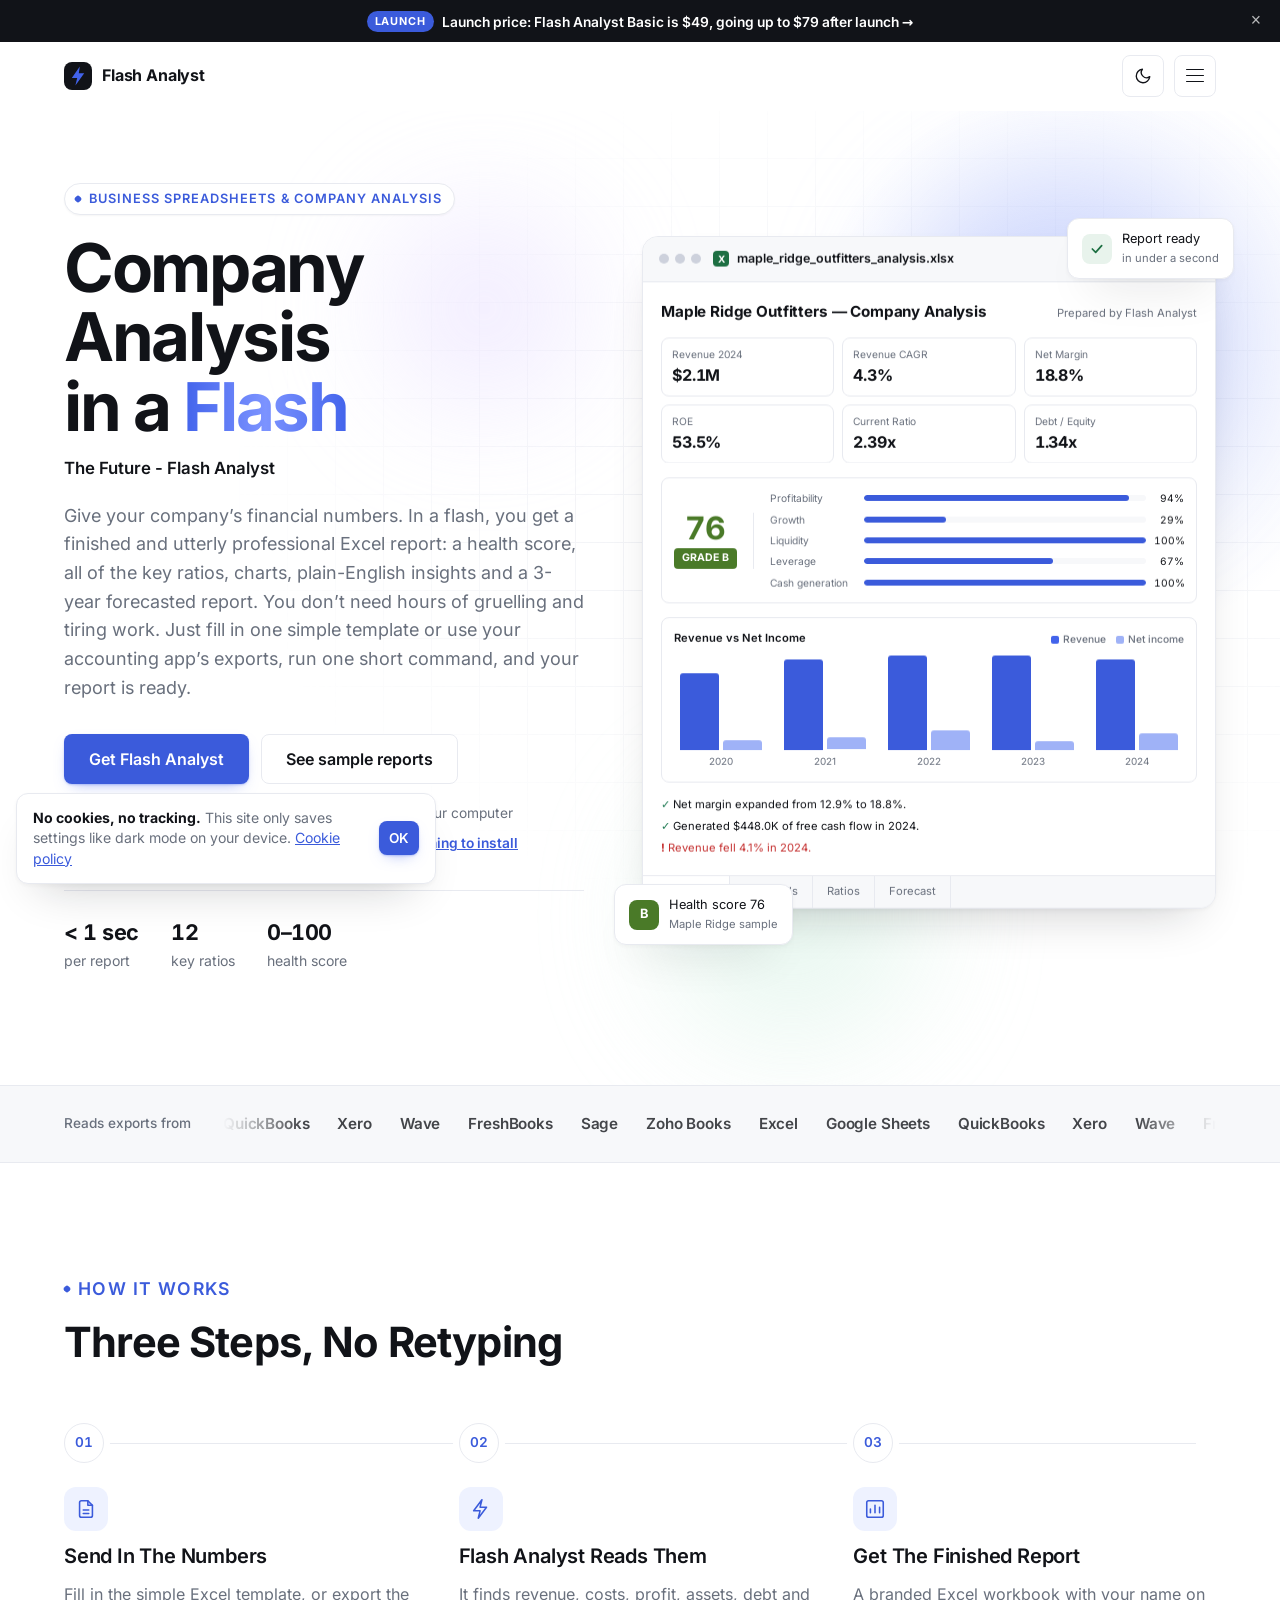
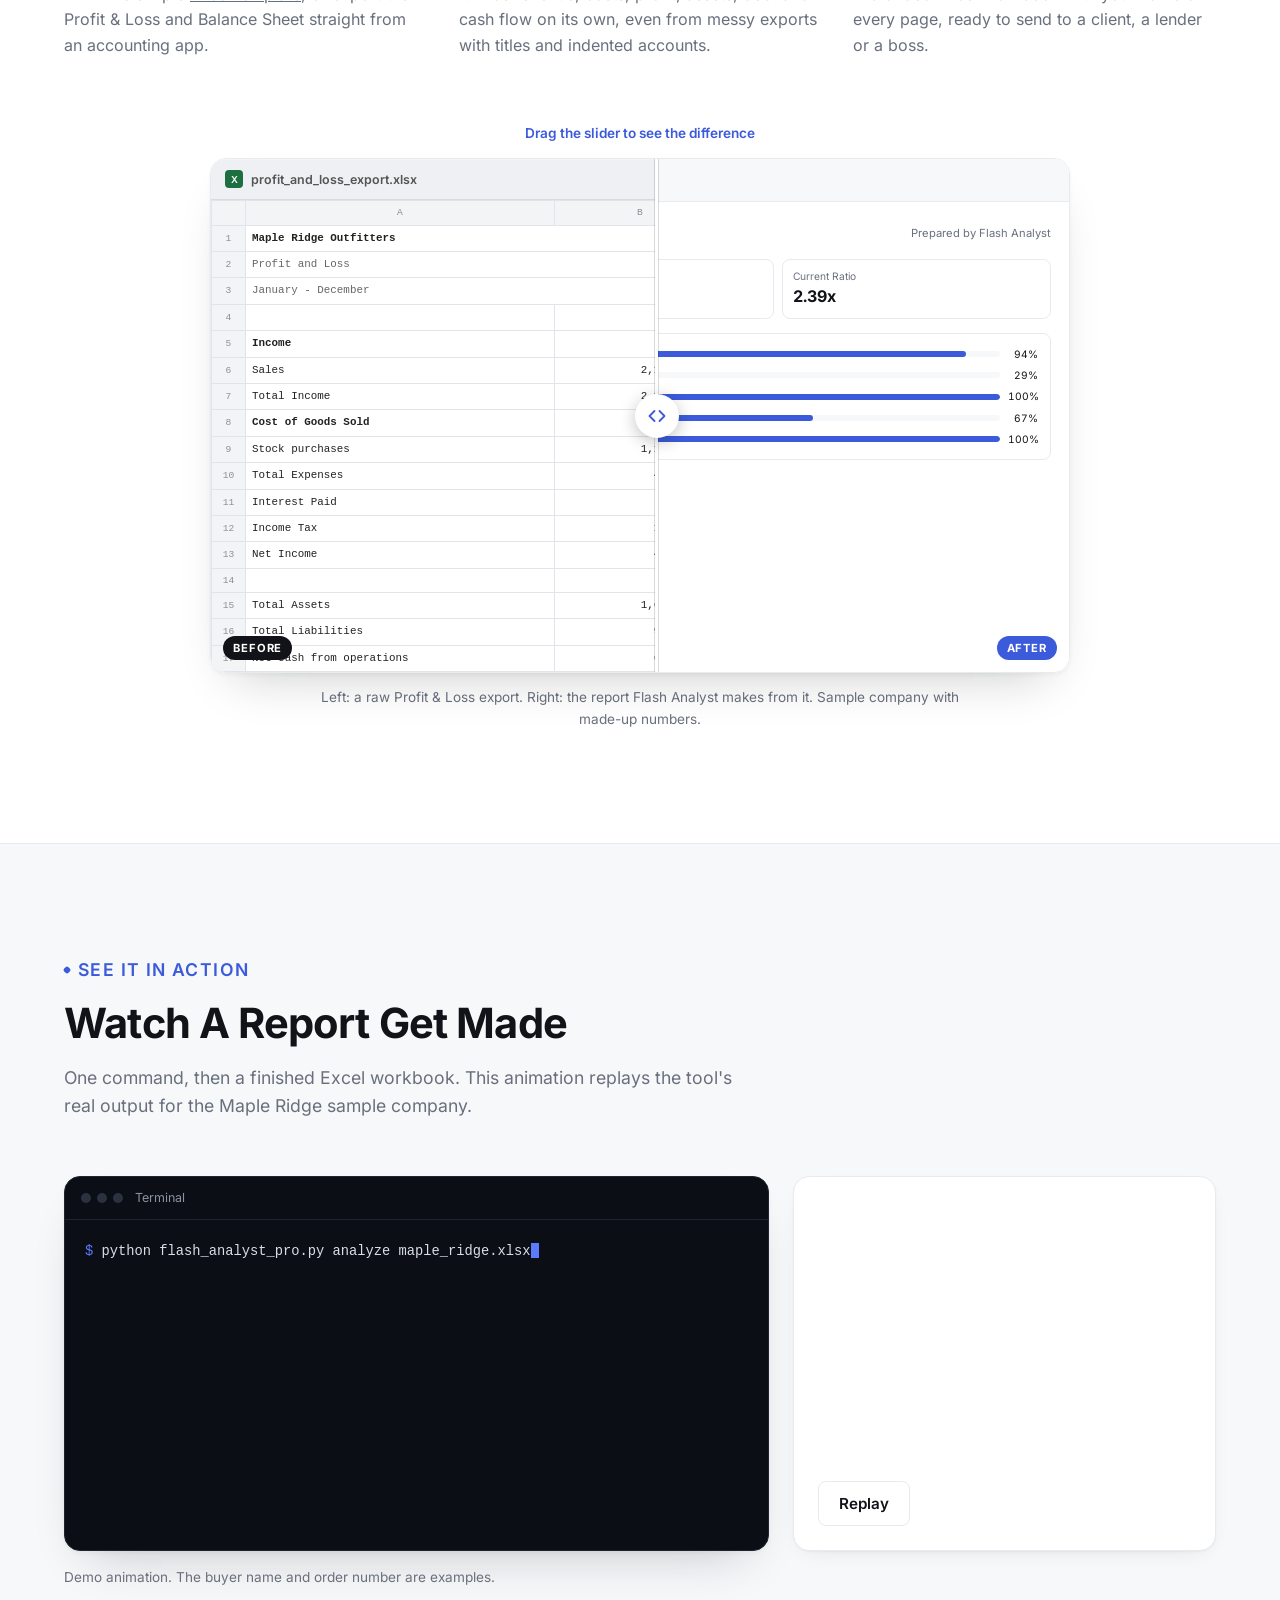
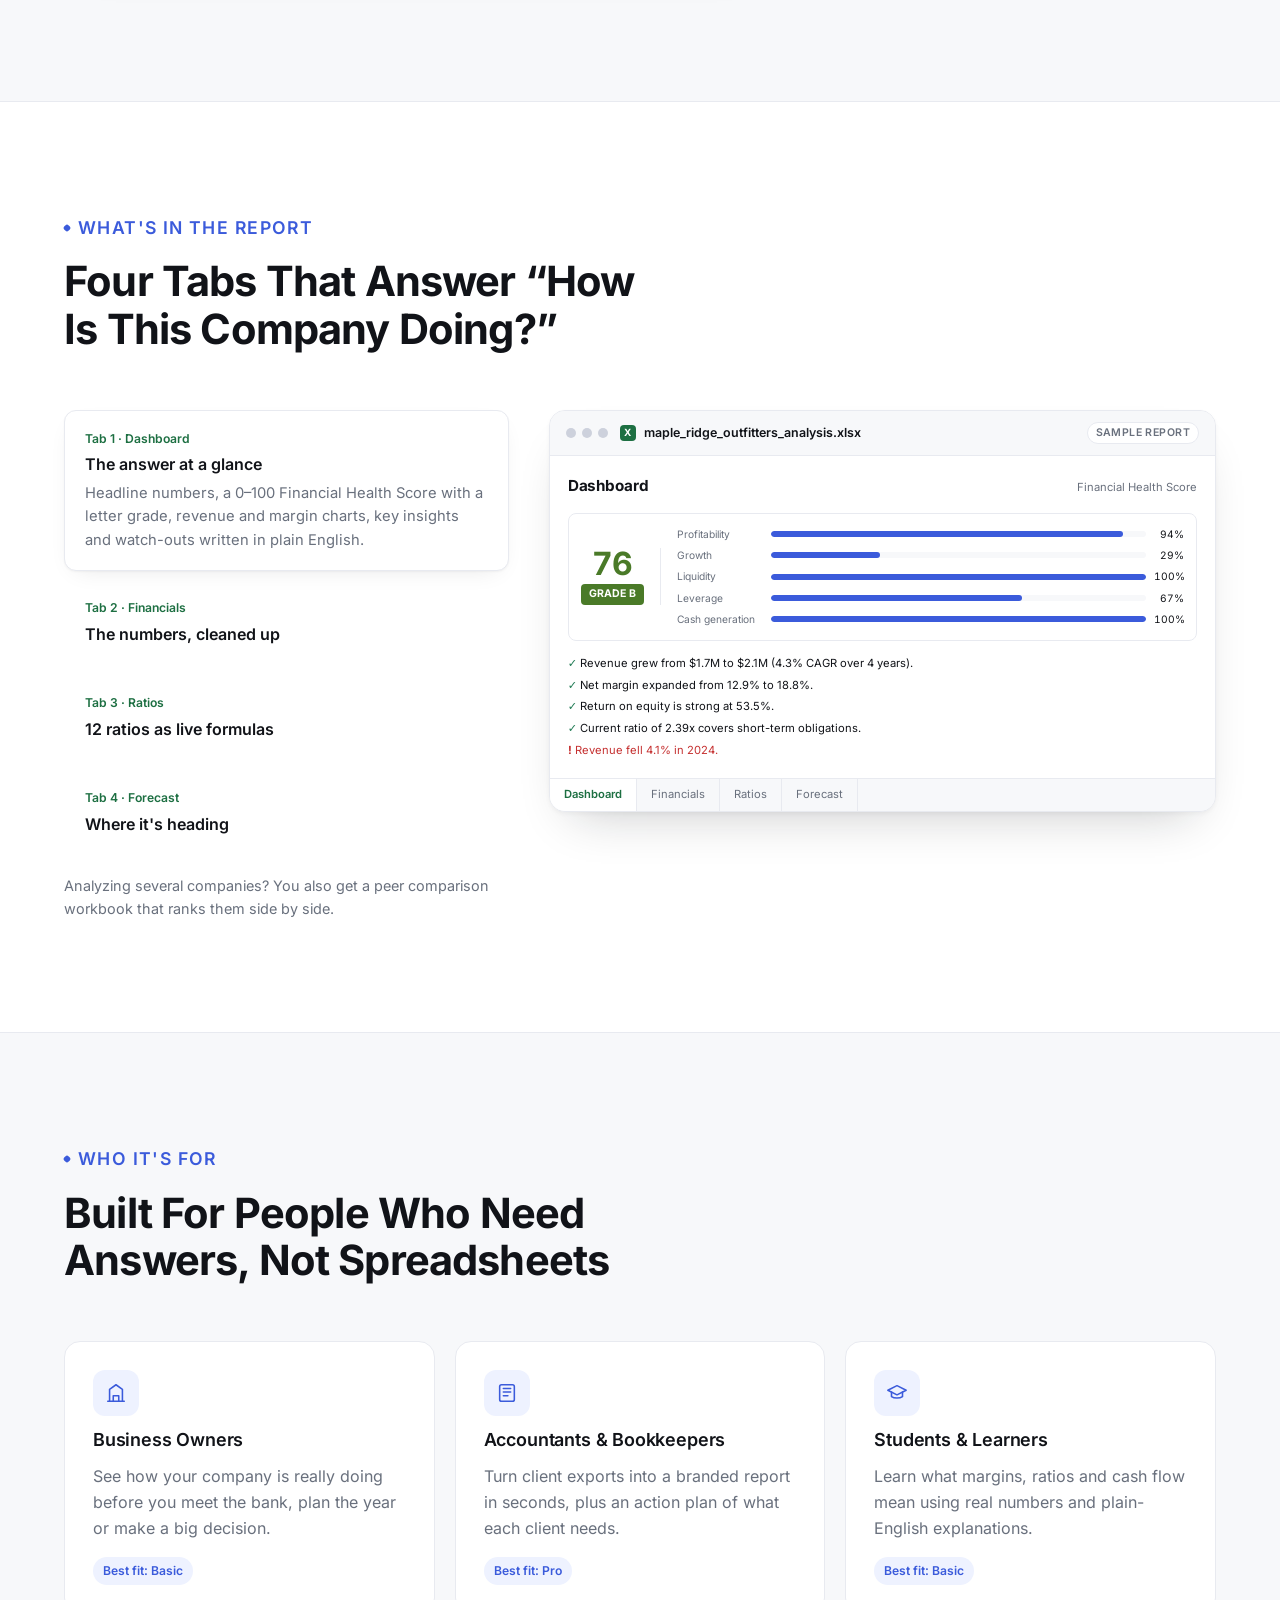
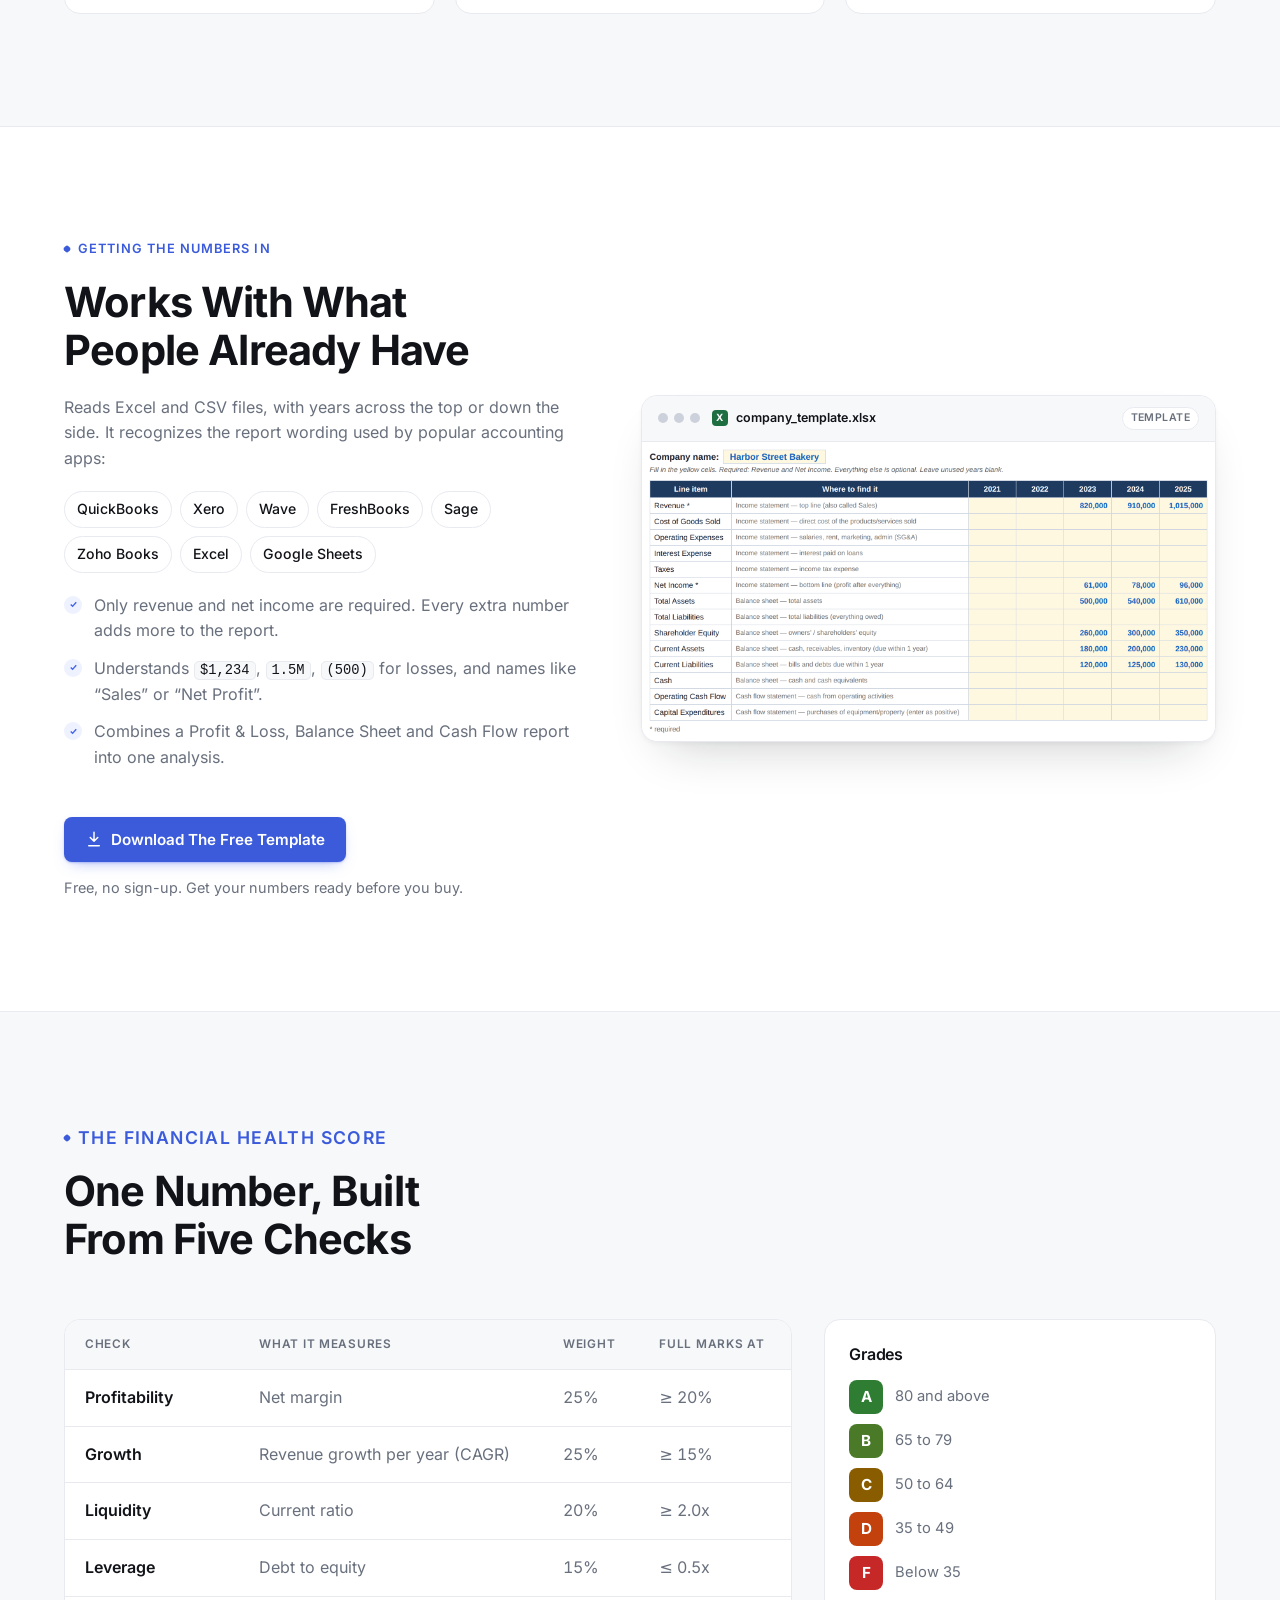
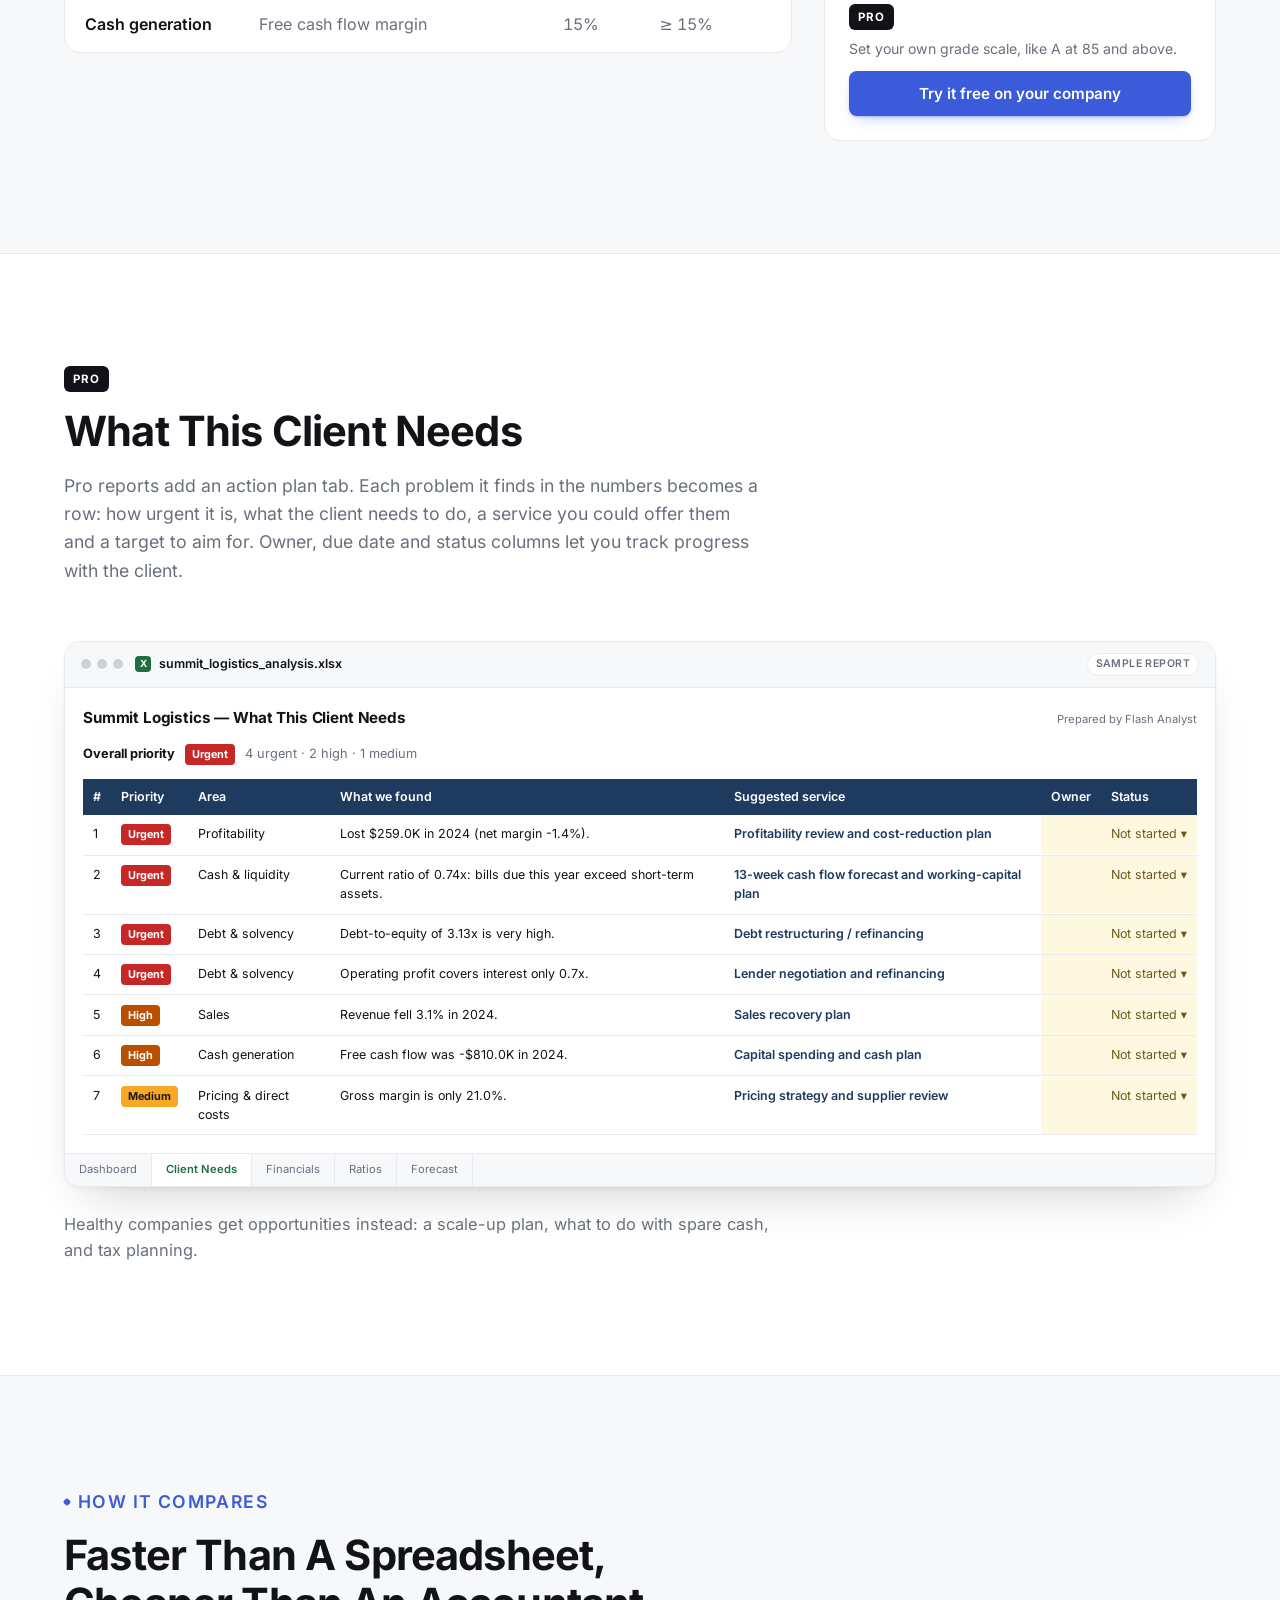
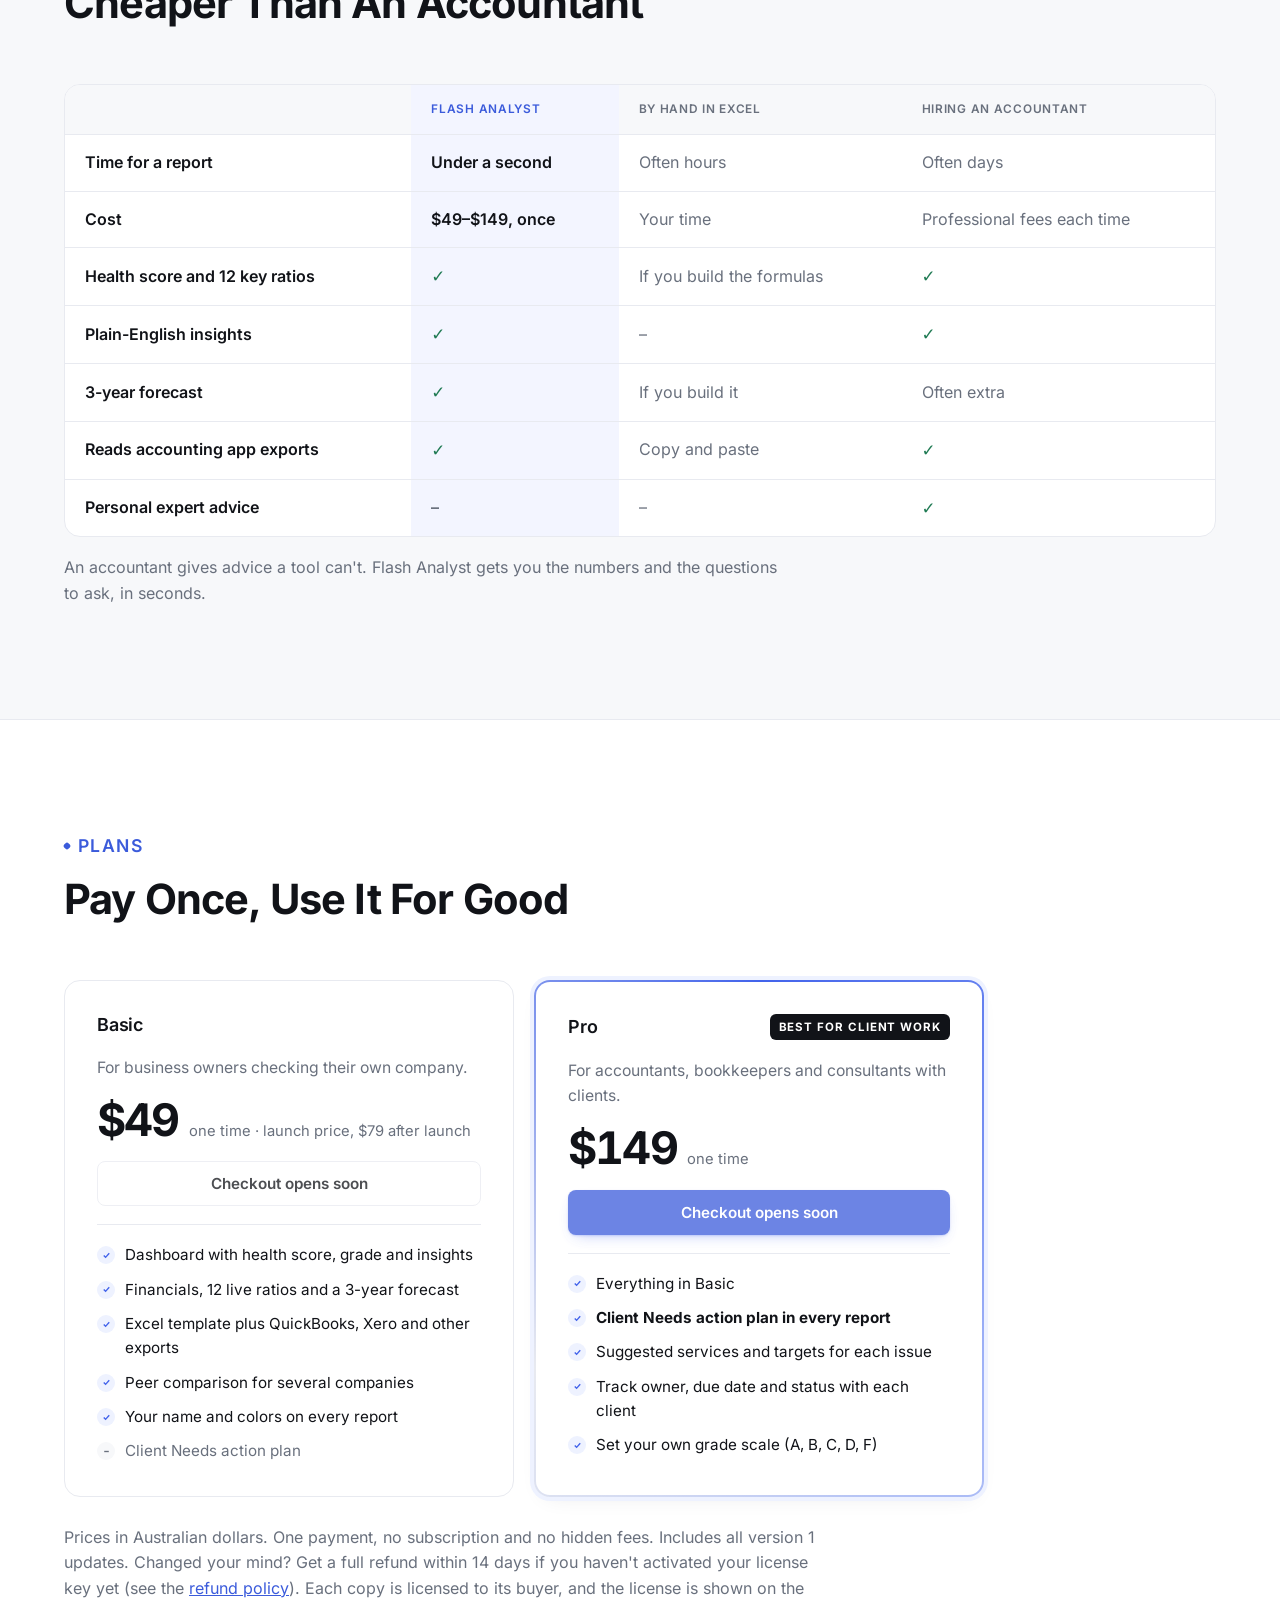
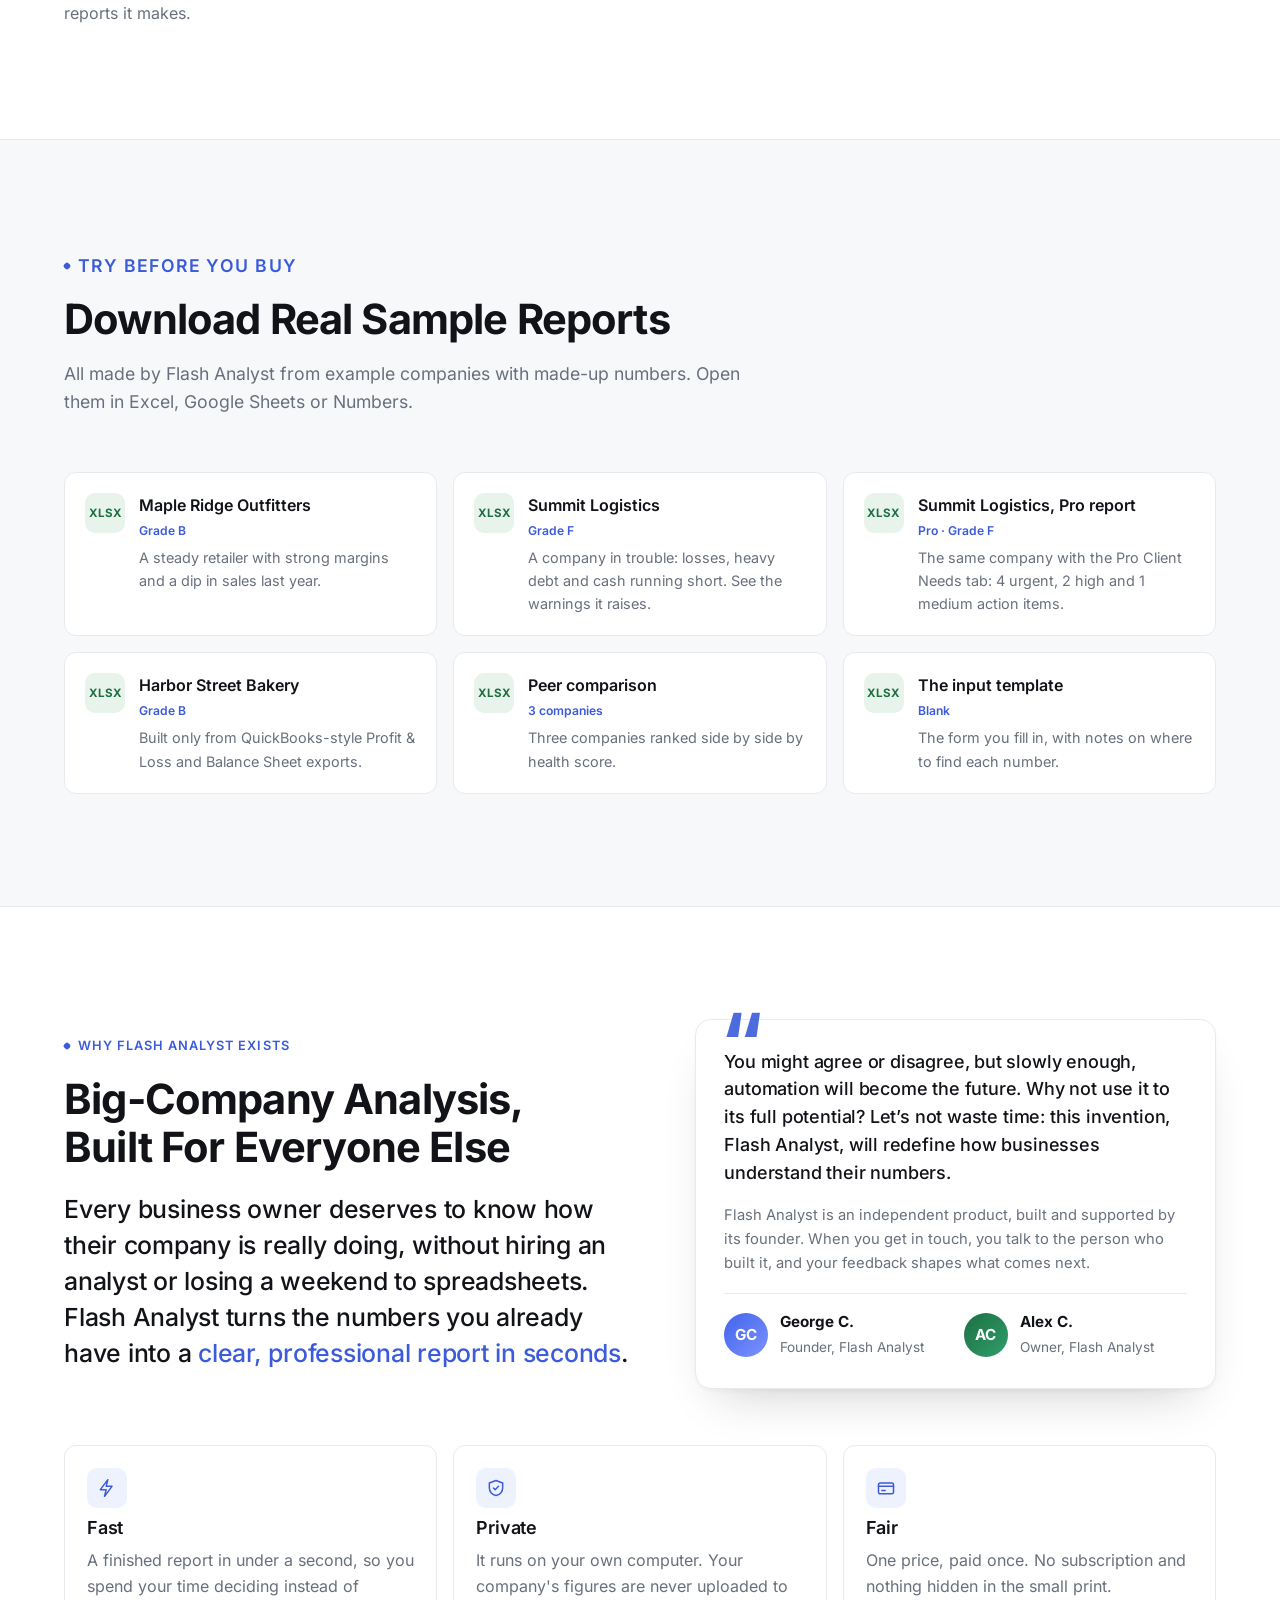
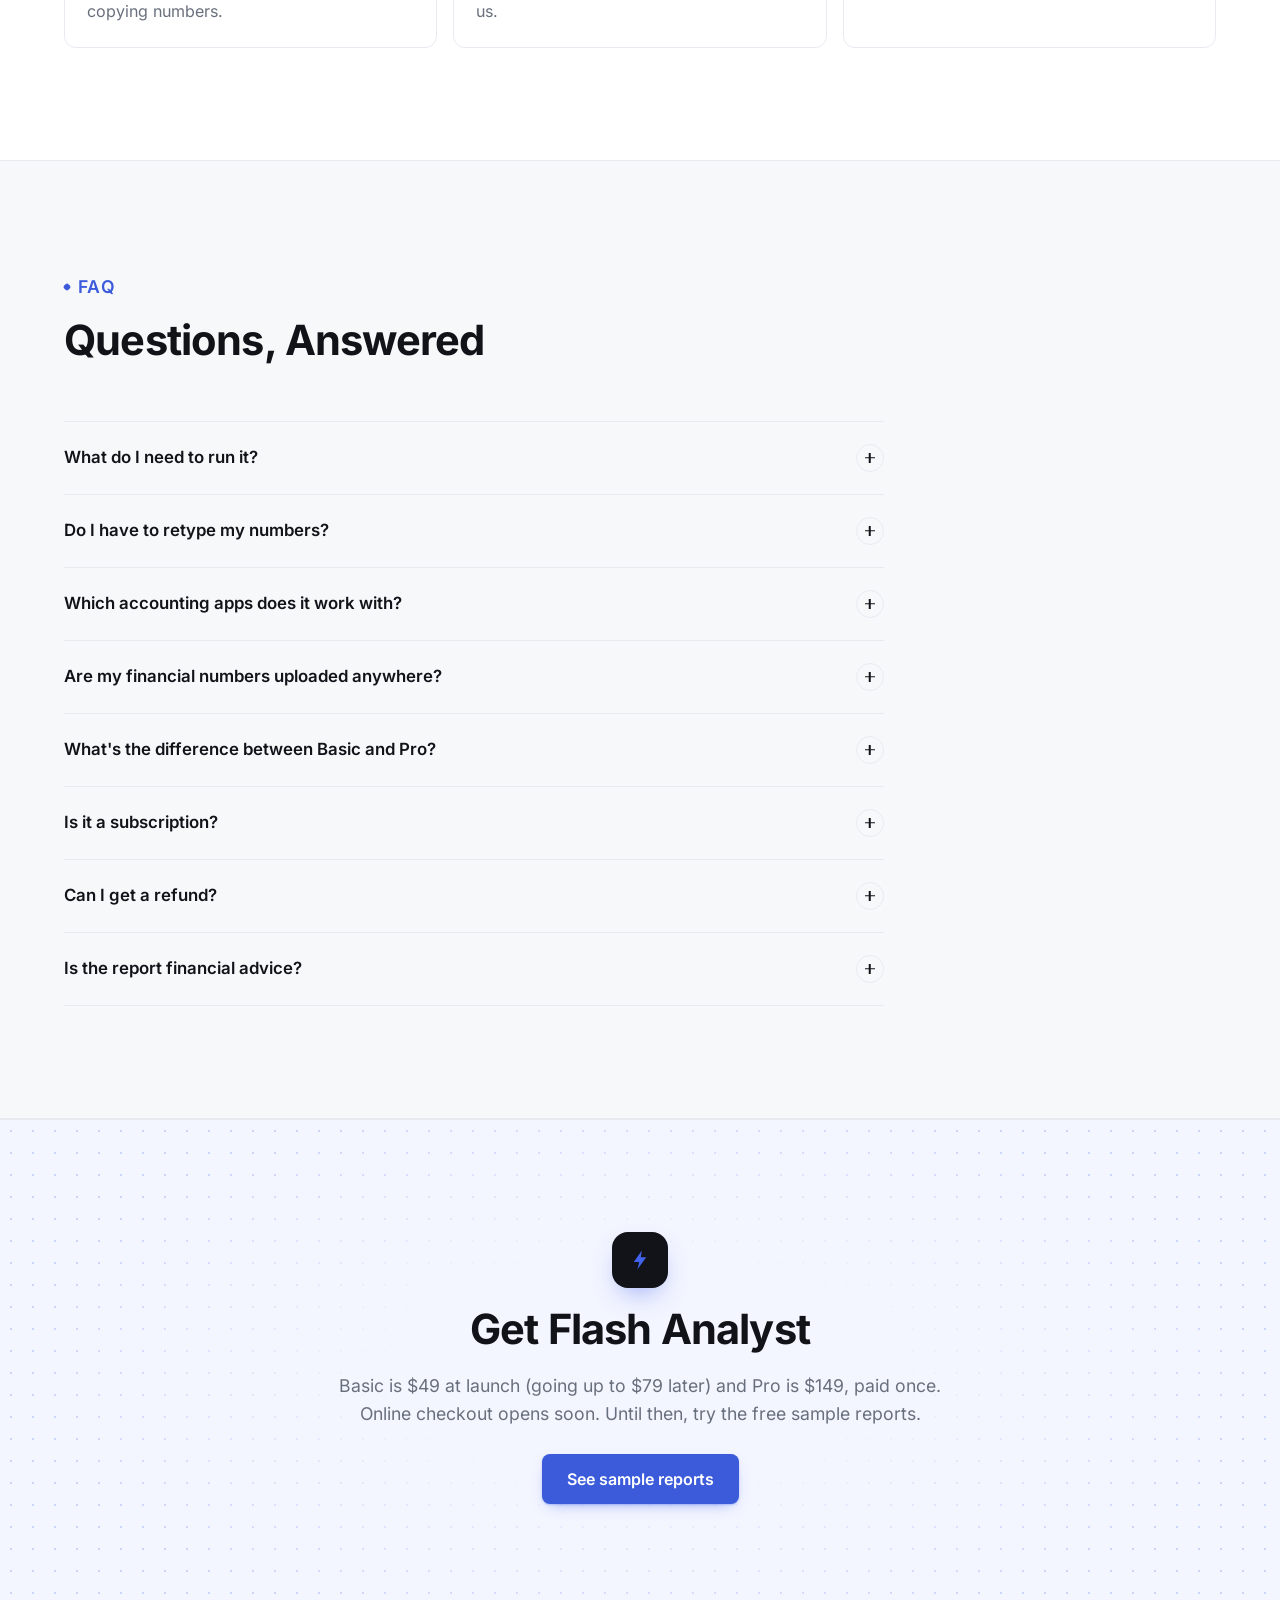
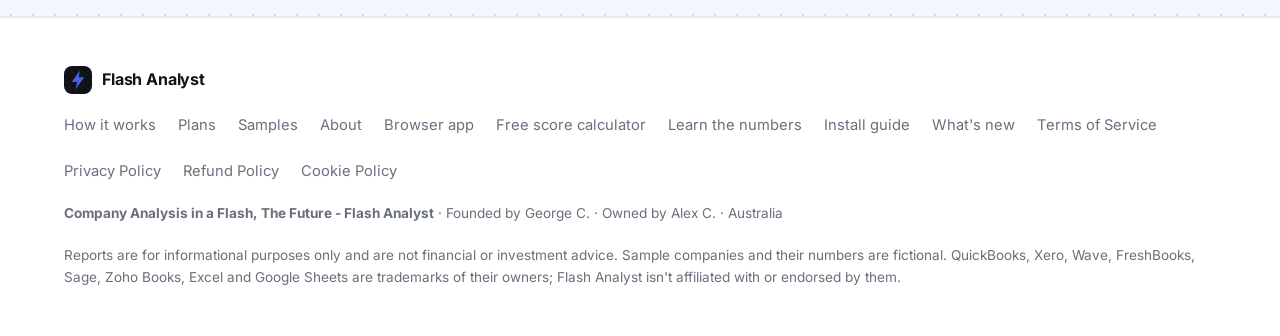
==== commit cc551822: "Security pass - Content Security Policy on every page (only this site's scripts, by   hash; connecti" ====
--- a/index.html
+++ b/index.html
@@ -2,6 +2,10 @@
 <html lang="en">
 <head>
 <meta charset="utf-8">
+<!-- security-meta -->
+<meta http-equiv="Content-Security-Policy" content="default-src 'self'; script-src 'self' 'wasm-unsafe-eval' 'sha256-zs/Up6YojxygR/UOfwFkr8W0VqMsmkWAvPvNt+yhCFI=' 'sha256-FJzb1XCYd3mpmCBUXKBAkLRn9TvQERWCm5ADoekjYac='; style-src 'self' 'unsafe-inline'; img-src 'self' data: blob:; font-src 'self'; connect-src 'self' https://api.lemonsqueezy.com; worker-src 'self' blob:; object-src 'none'; base-uri 'self'; form-action 'self'; upgrade-insecure-requests">
+<meta name="referrer" content="strict-origin-when-cross-origin">
+<!-- security-meta -->
 <meta name="viewport" content="width=device-width, initial-scale=1, viewport-fit=cover">
 <title>Company Analysis in a Flash, The Future - Flash Analyst</title>
 <meta name="description" content="Give your company’s financial numbers. In a flash, you get a finished and utterly professional Excel report: a health score, all of the key ratios, charts, plain-English insights and a 3-year forecasted report.">
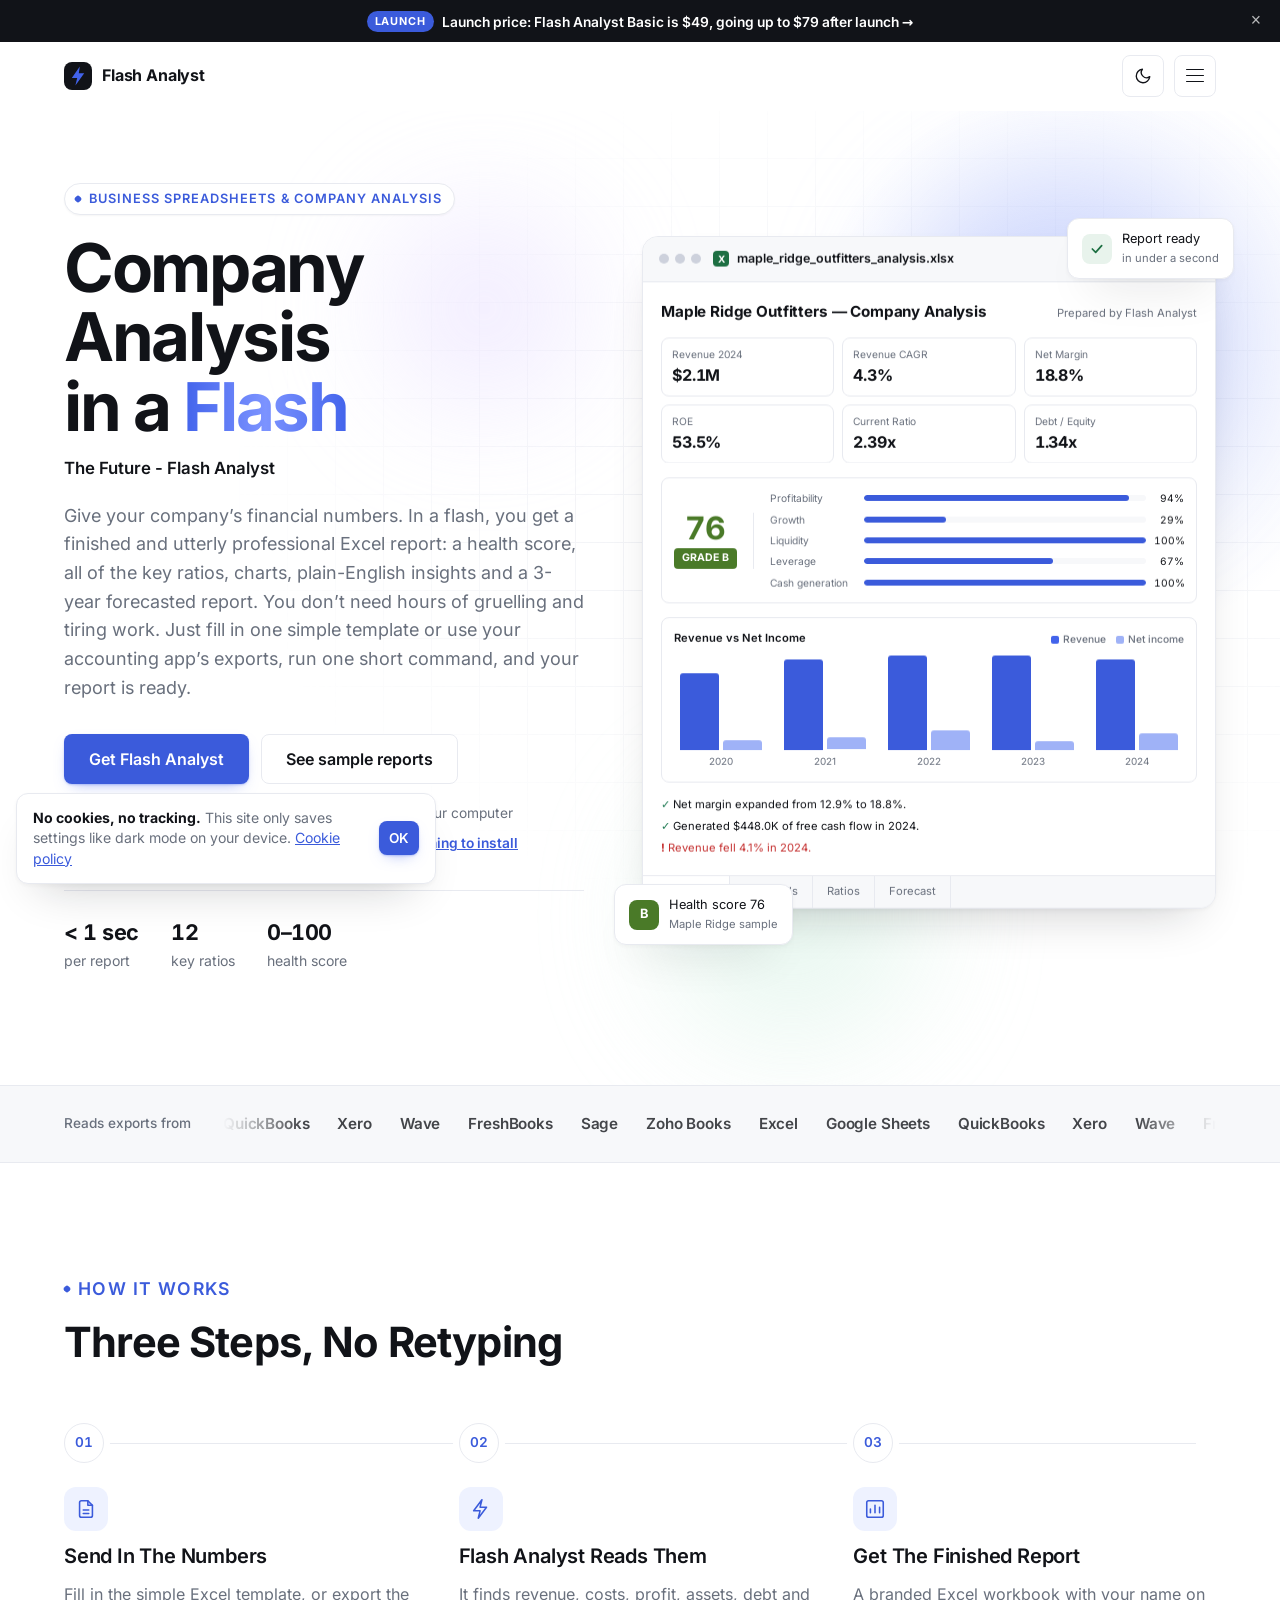
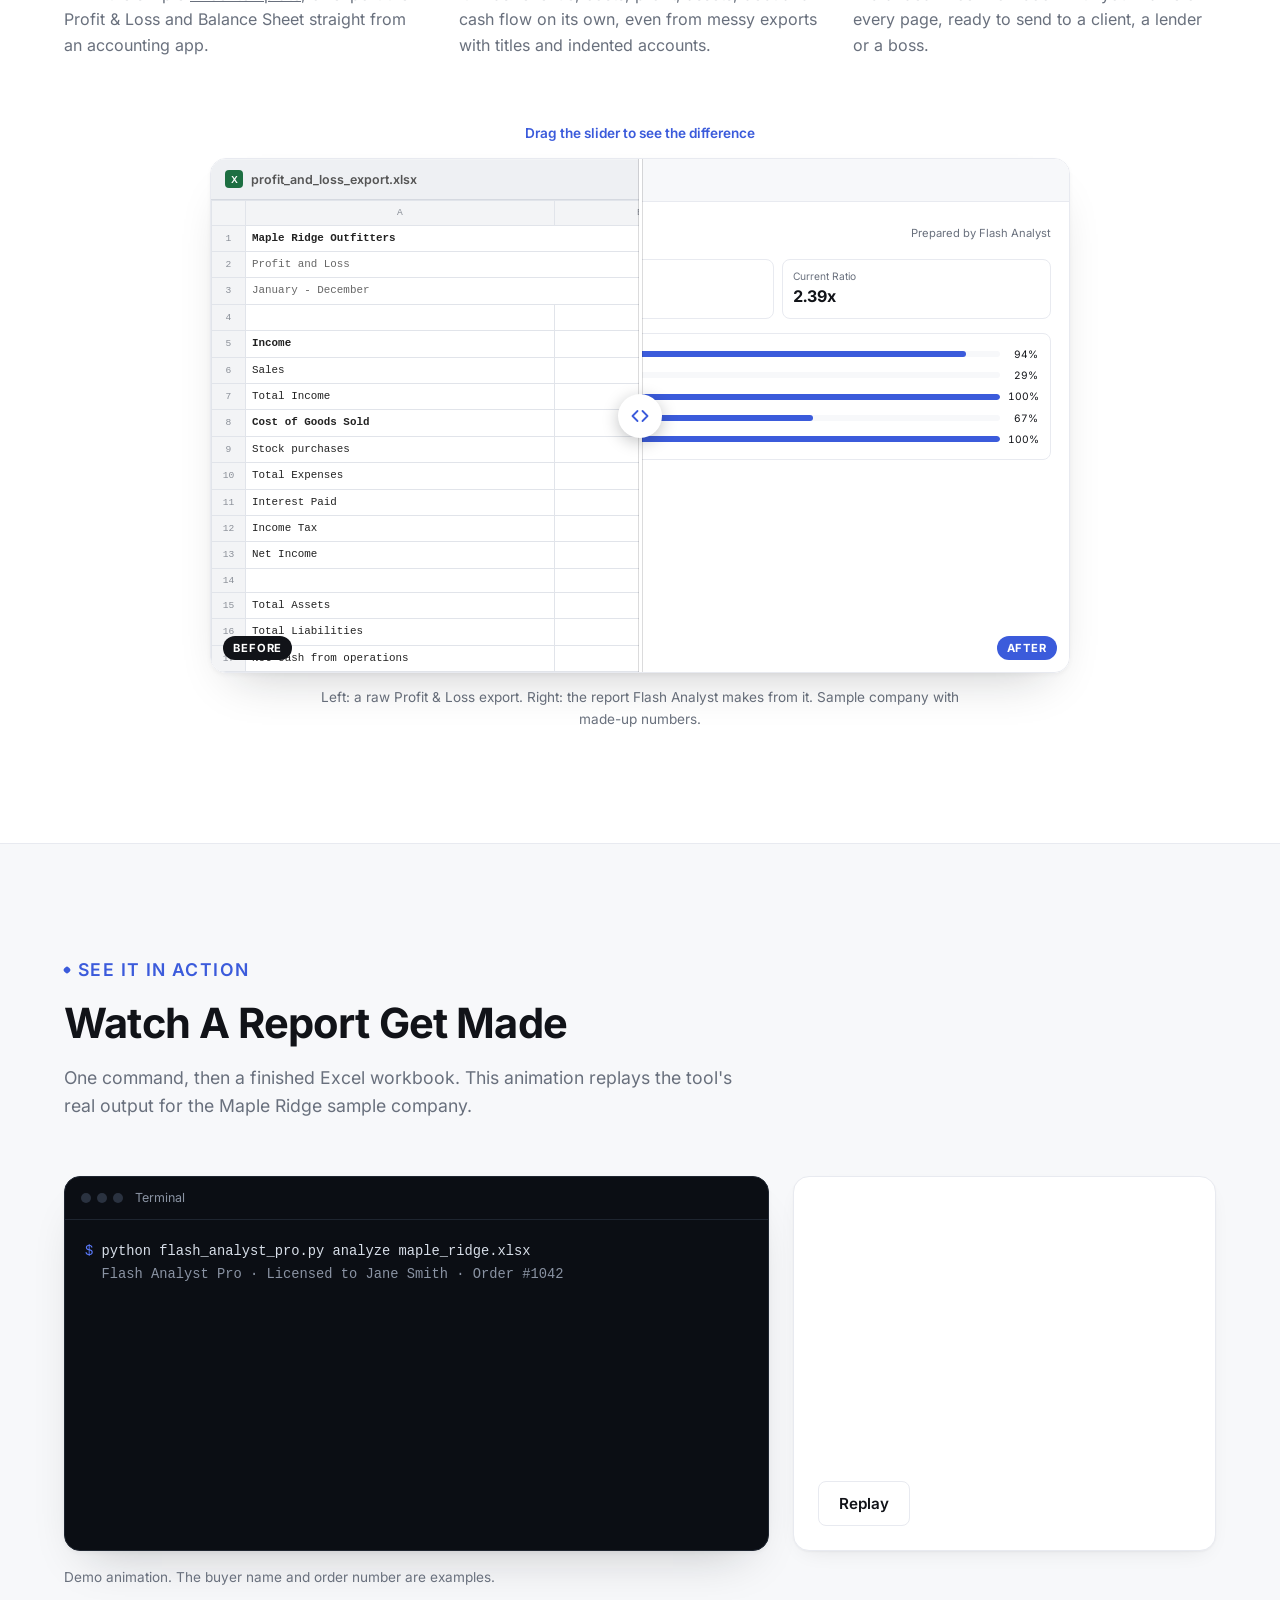
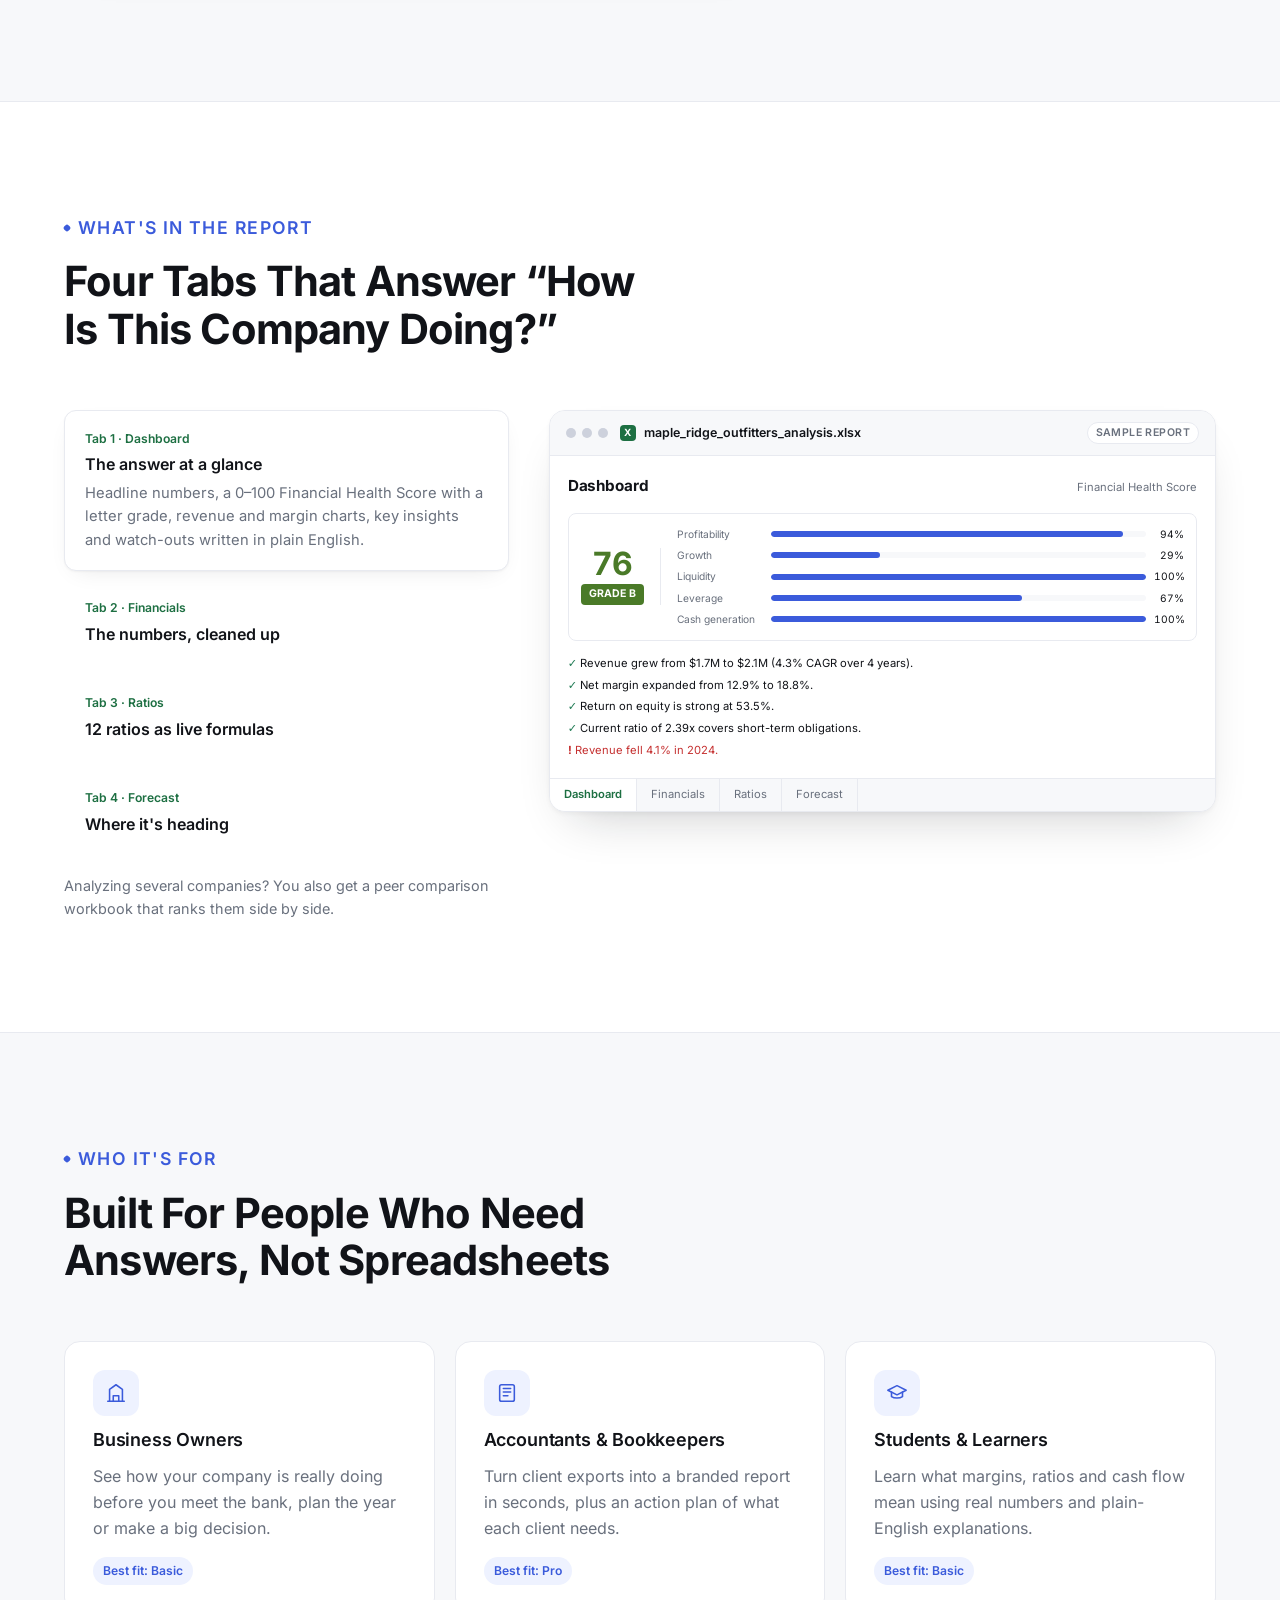
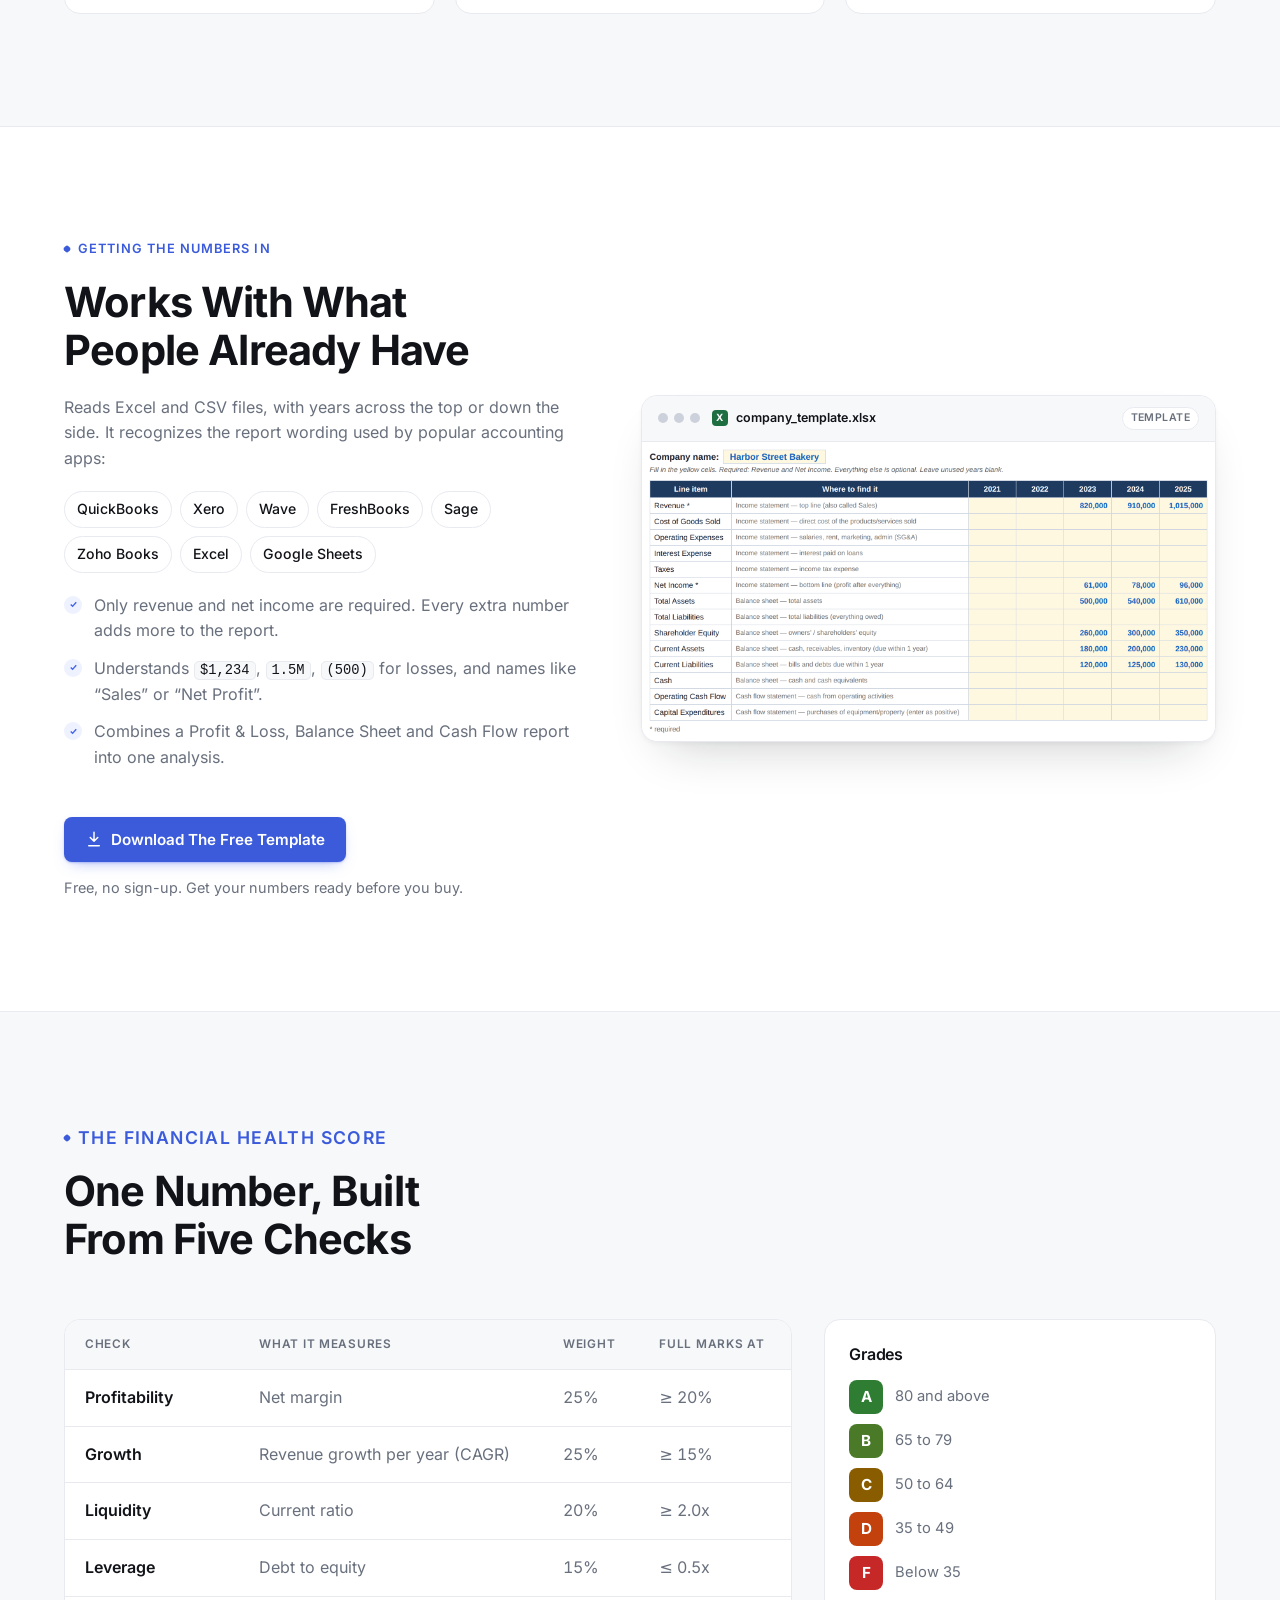
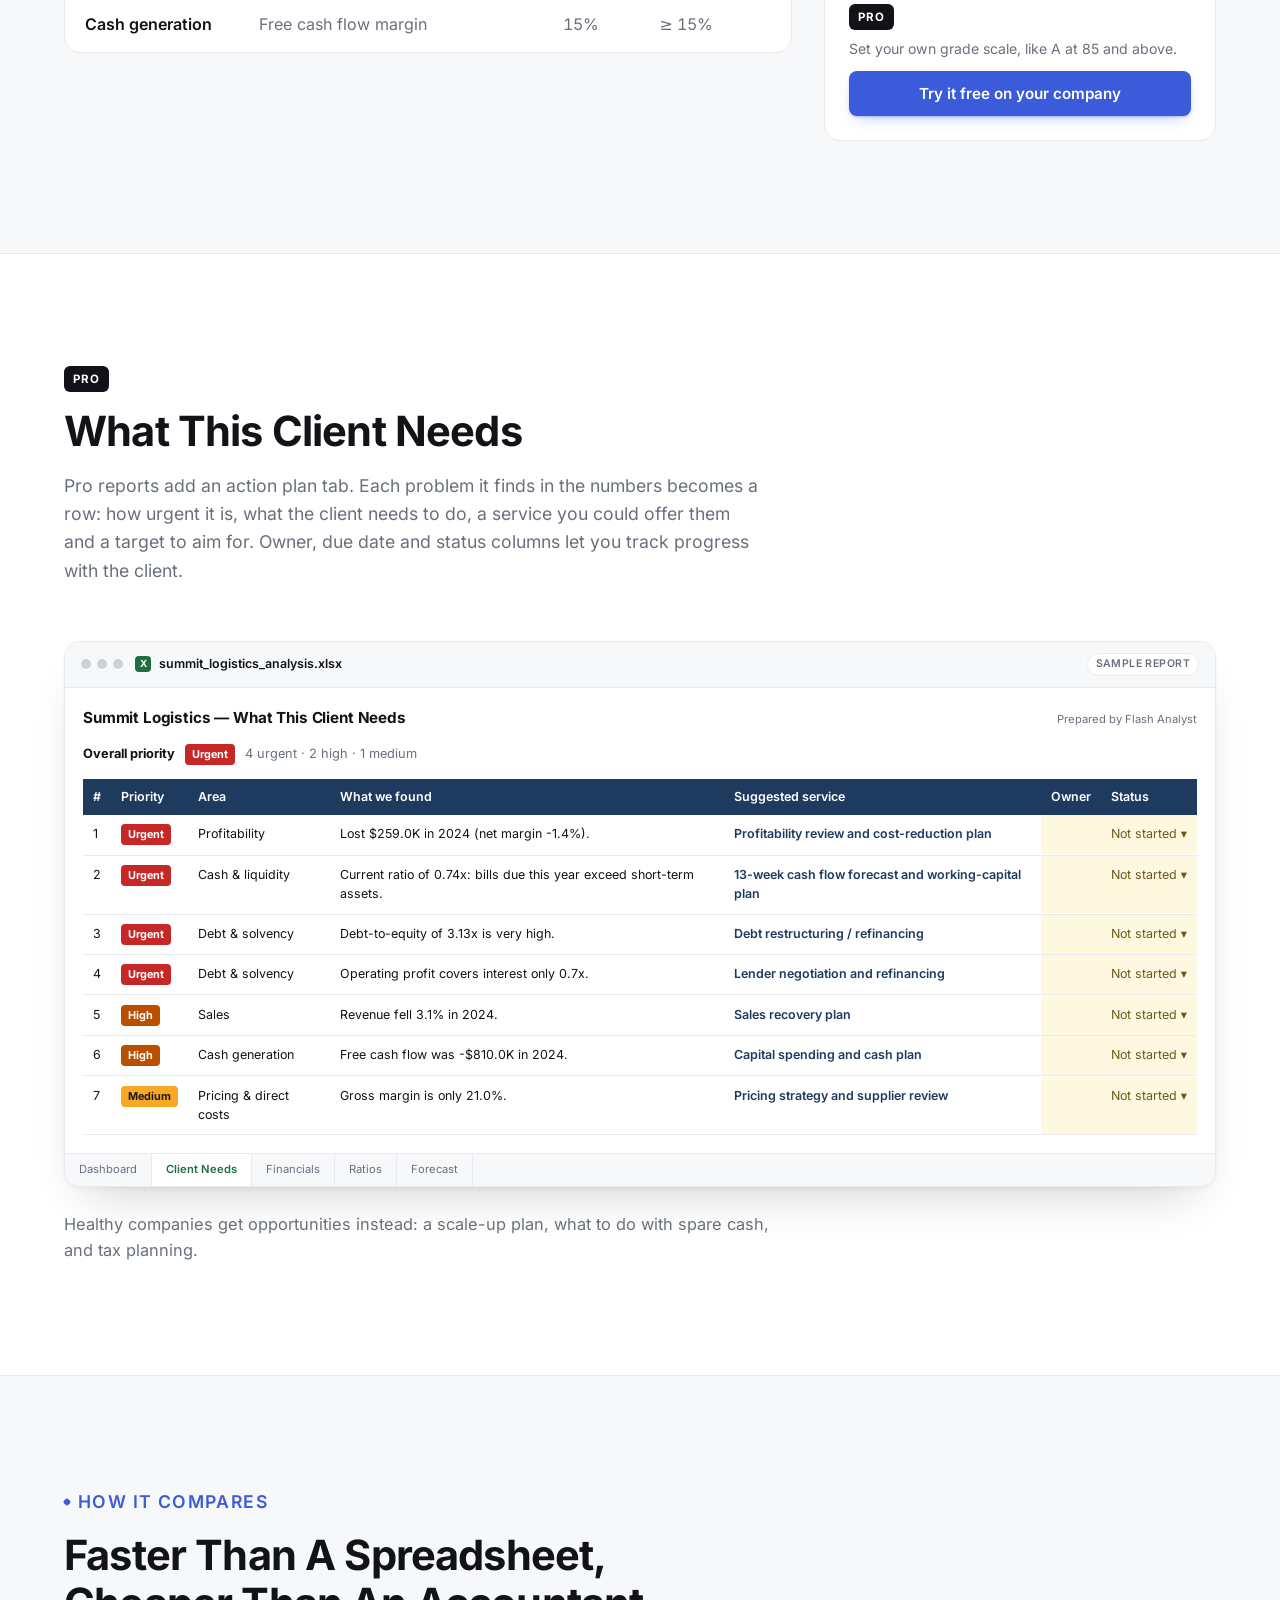
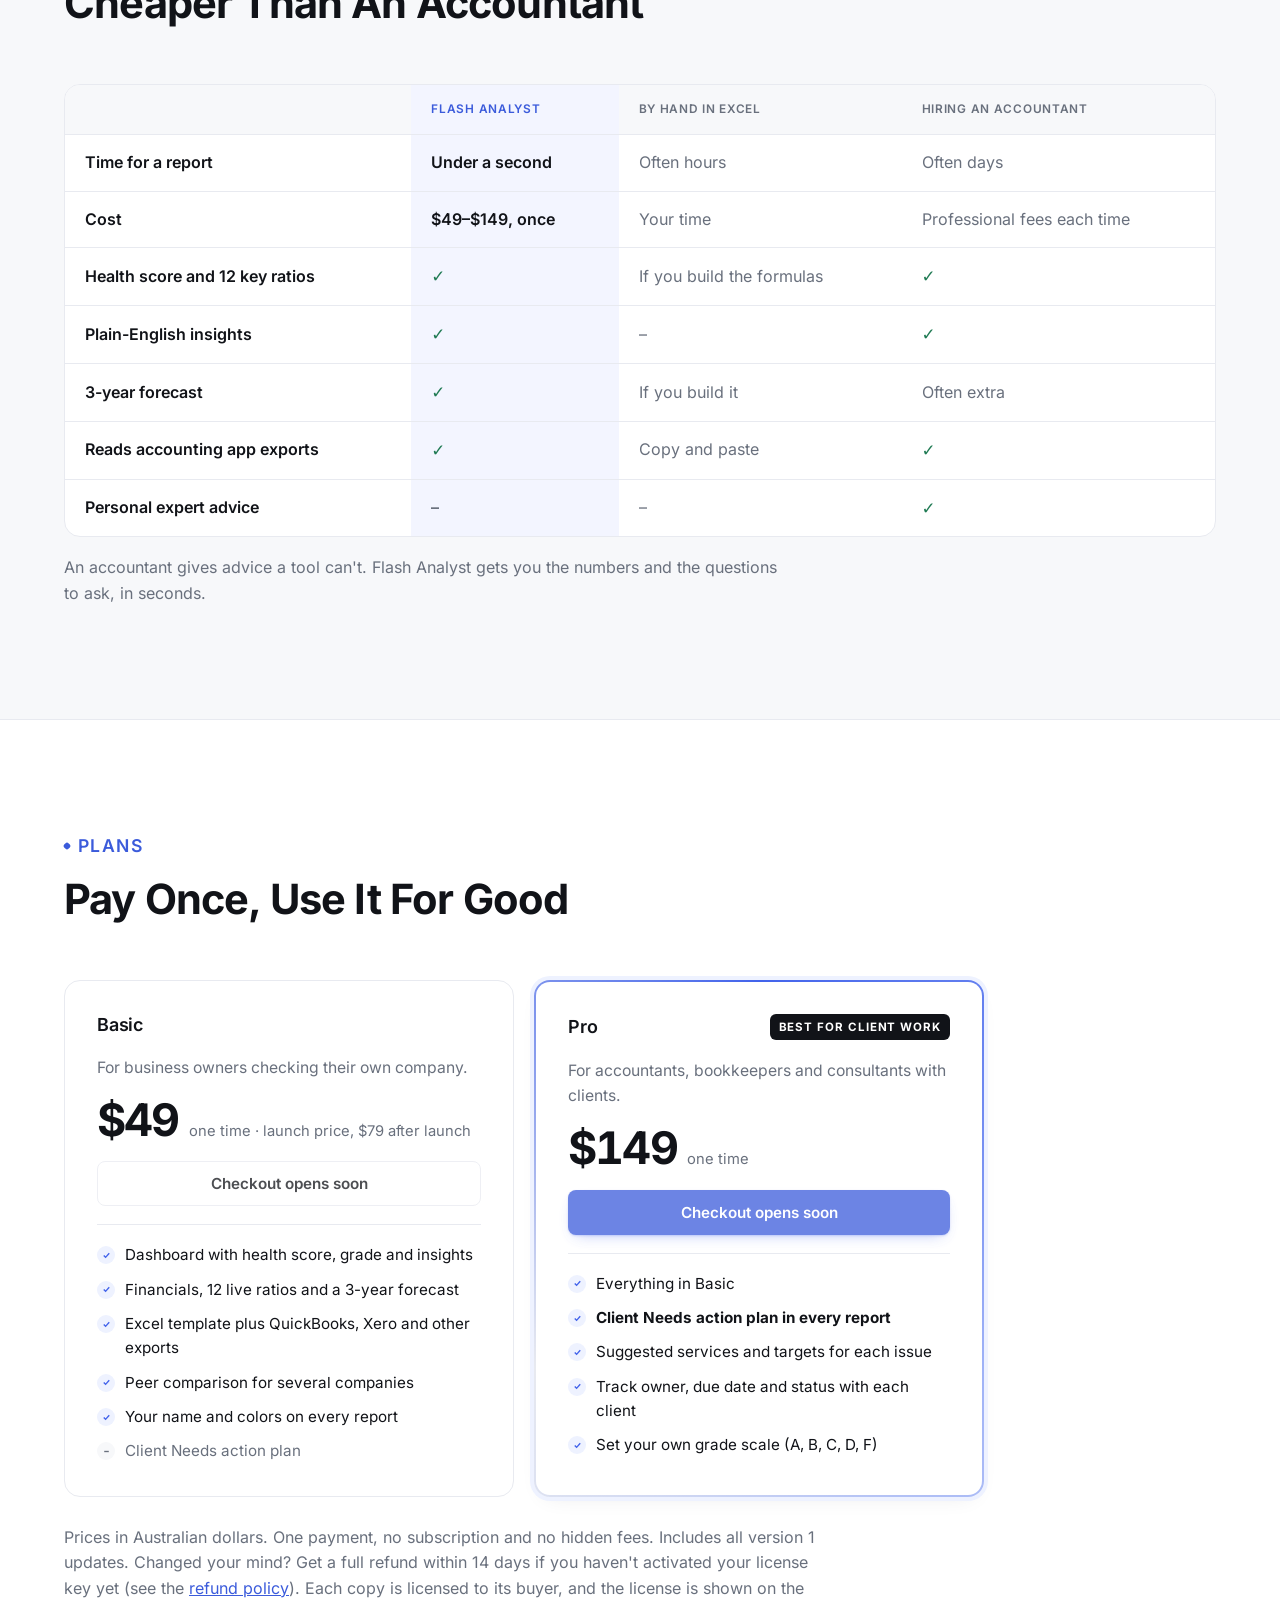
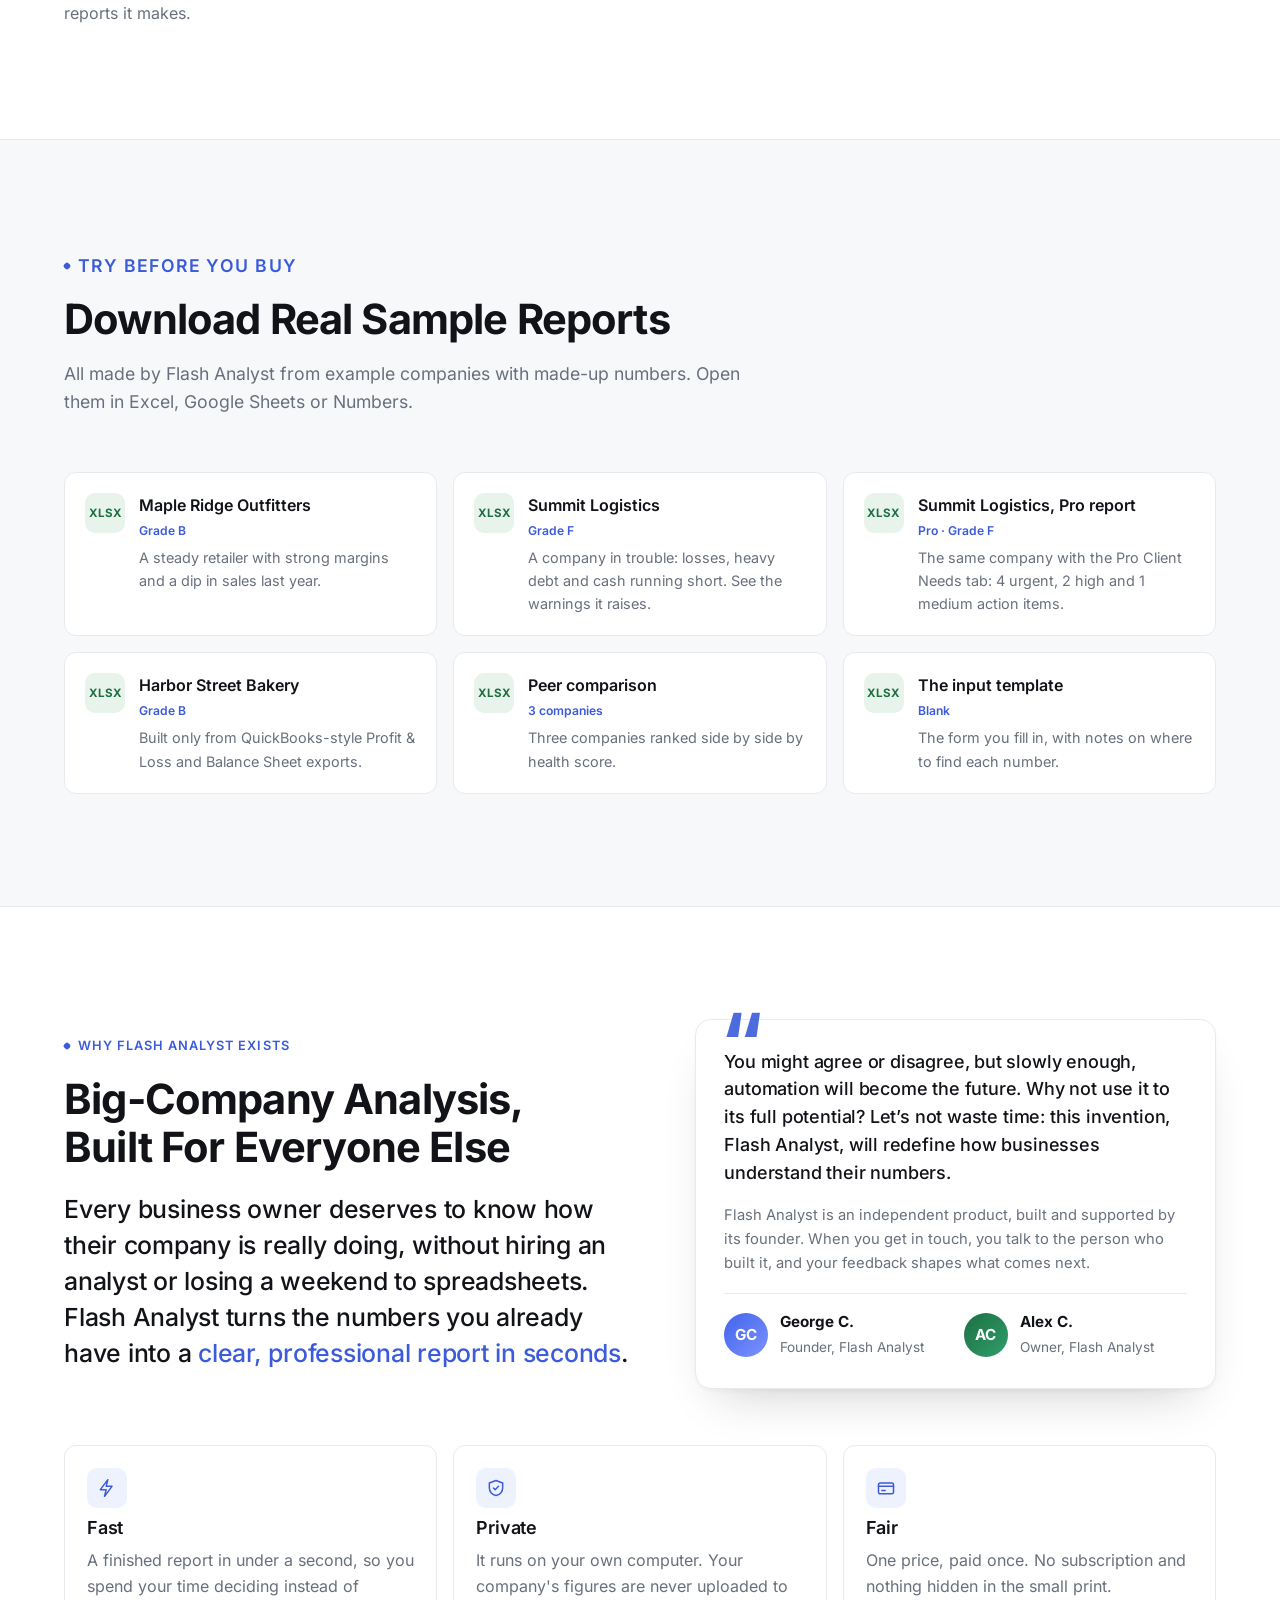
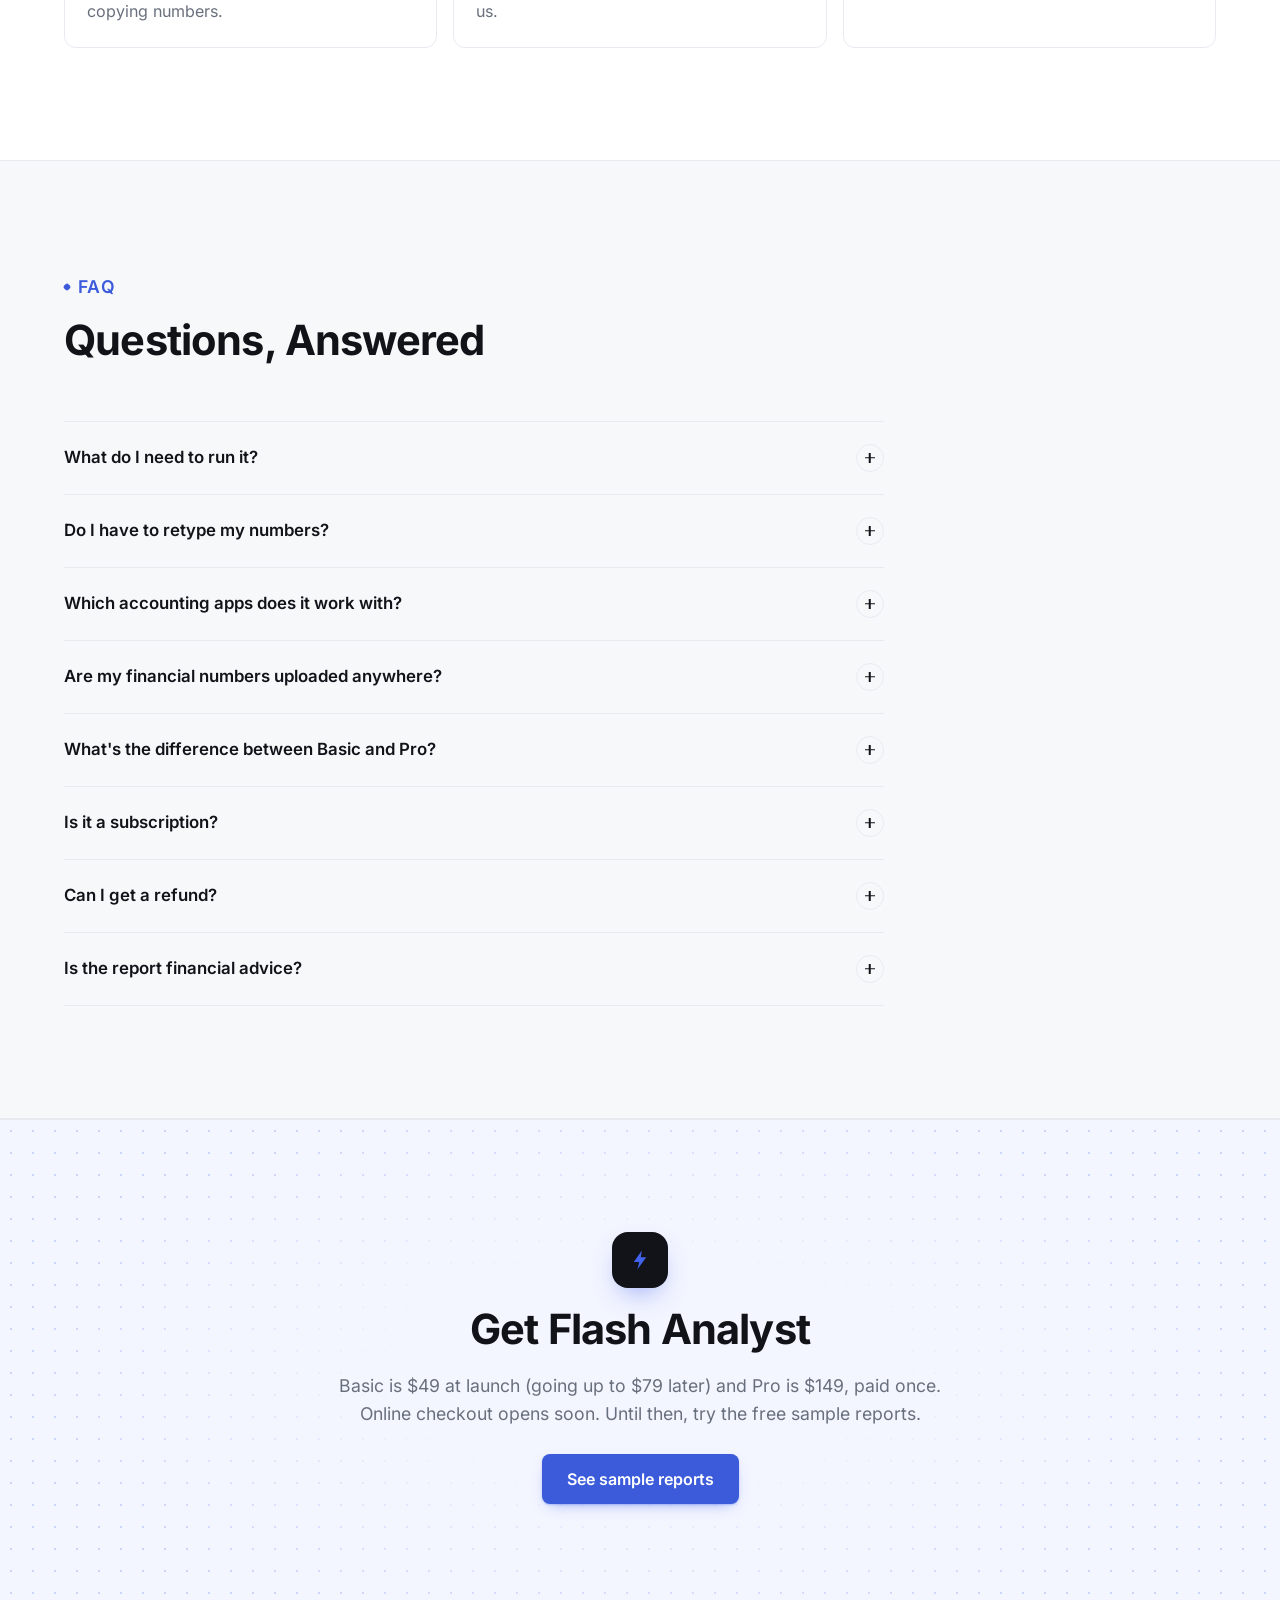
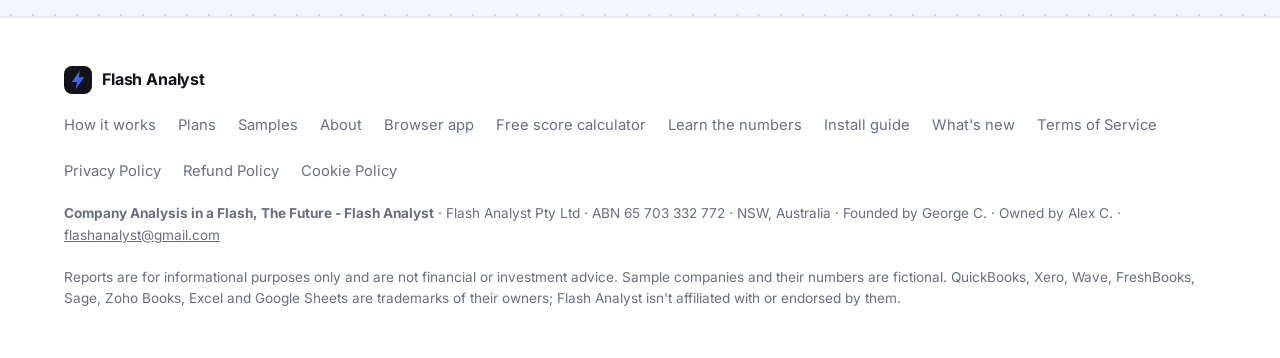
==== commit a94cefdd: "Add business details: Flash Analyst Pty Ltd, ABN and contact email Footer on every page, Terms (who " ====
--- a/index.html
+++ b/index.html
@@ -694,7 +694,7 @@
         <a href="cookies.html">Cookie Policy</a>
       </nav>
     </div>
-    <p><b>Company Analysis in a Flash, The Future - Flash Analyst</b> · Founded by George C. · Owned by Alex C. · Australia</p>
+    <p><b>Company Analysis in a Flash, The Future - Flash Analyst</b> · Flash Analyst Pty Ltd · ABN 65 703 332 772 · NSW, Australia · Founded by George C. · Owned by Alex C. · <a href="mailto:flashanalyst@gmail.com">flashanalyst@gmail.com</a></p>
     <p>Reports are for informational purposes only and are not financial or investment advice. Sample companies and their numbers are fictional. QuickBooks, Xero, Wave, FreshBooks, Sage, Zoho Books, Excel and Google Sheets are trademarks of their owners; Flash Analyst isn't affiliated with or endorsed by them.</p>
   </div>
 </footer>
